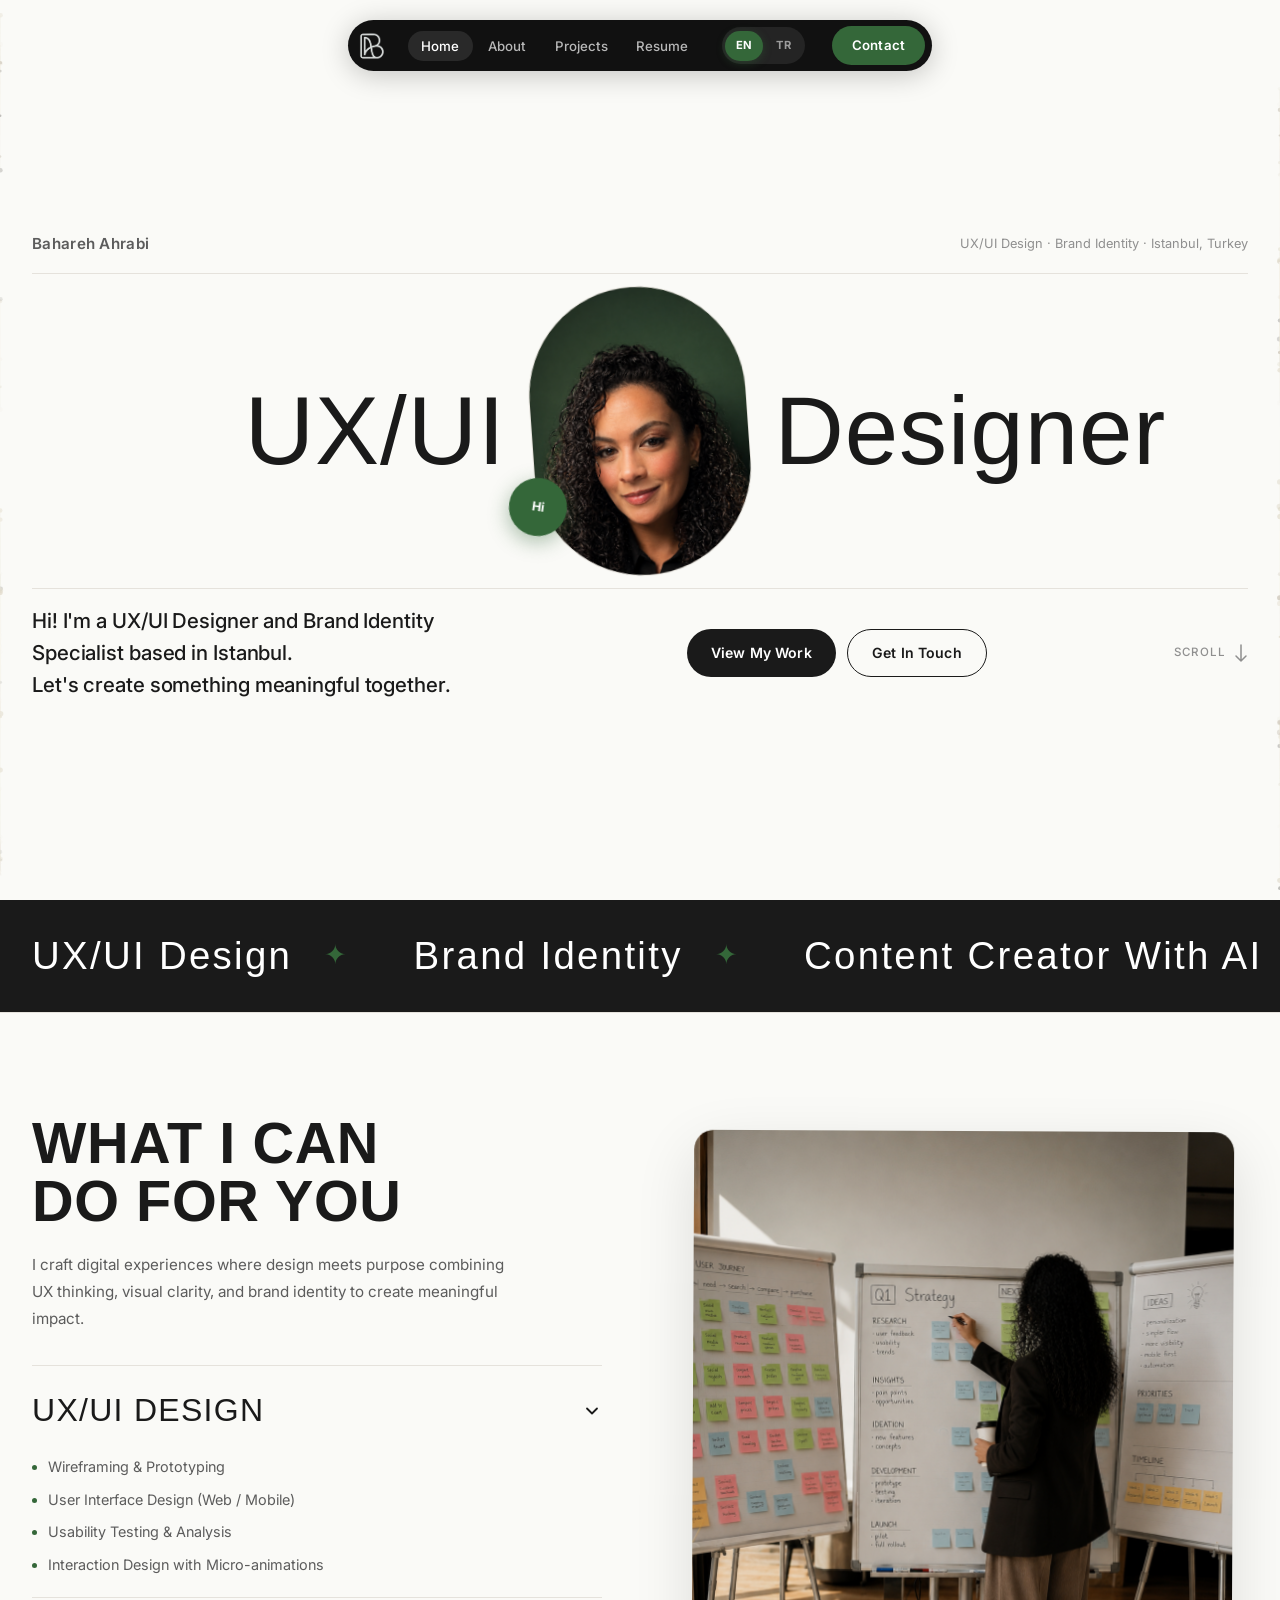
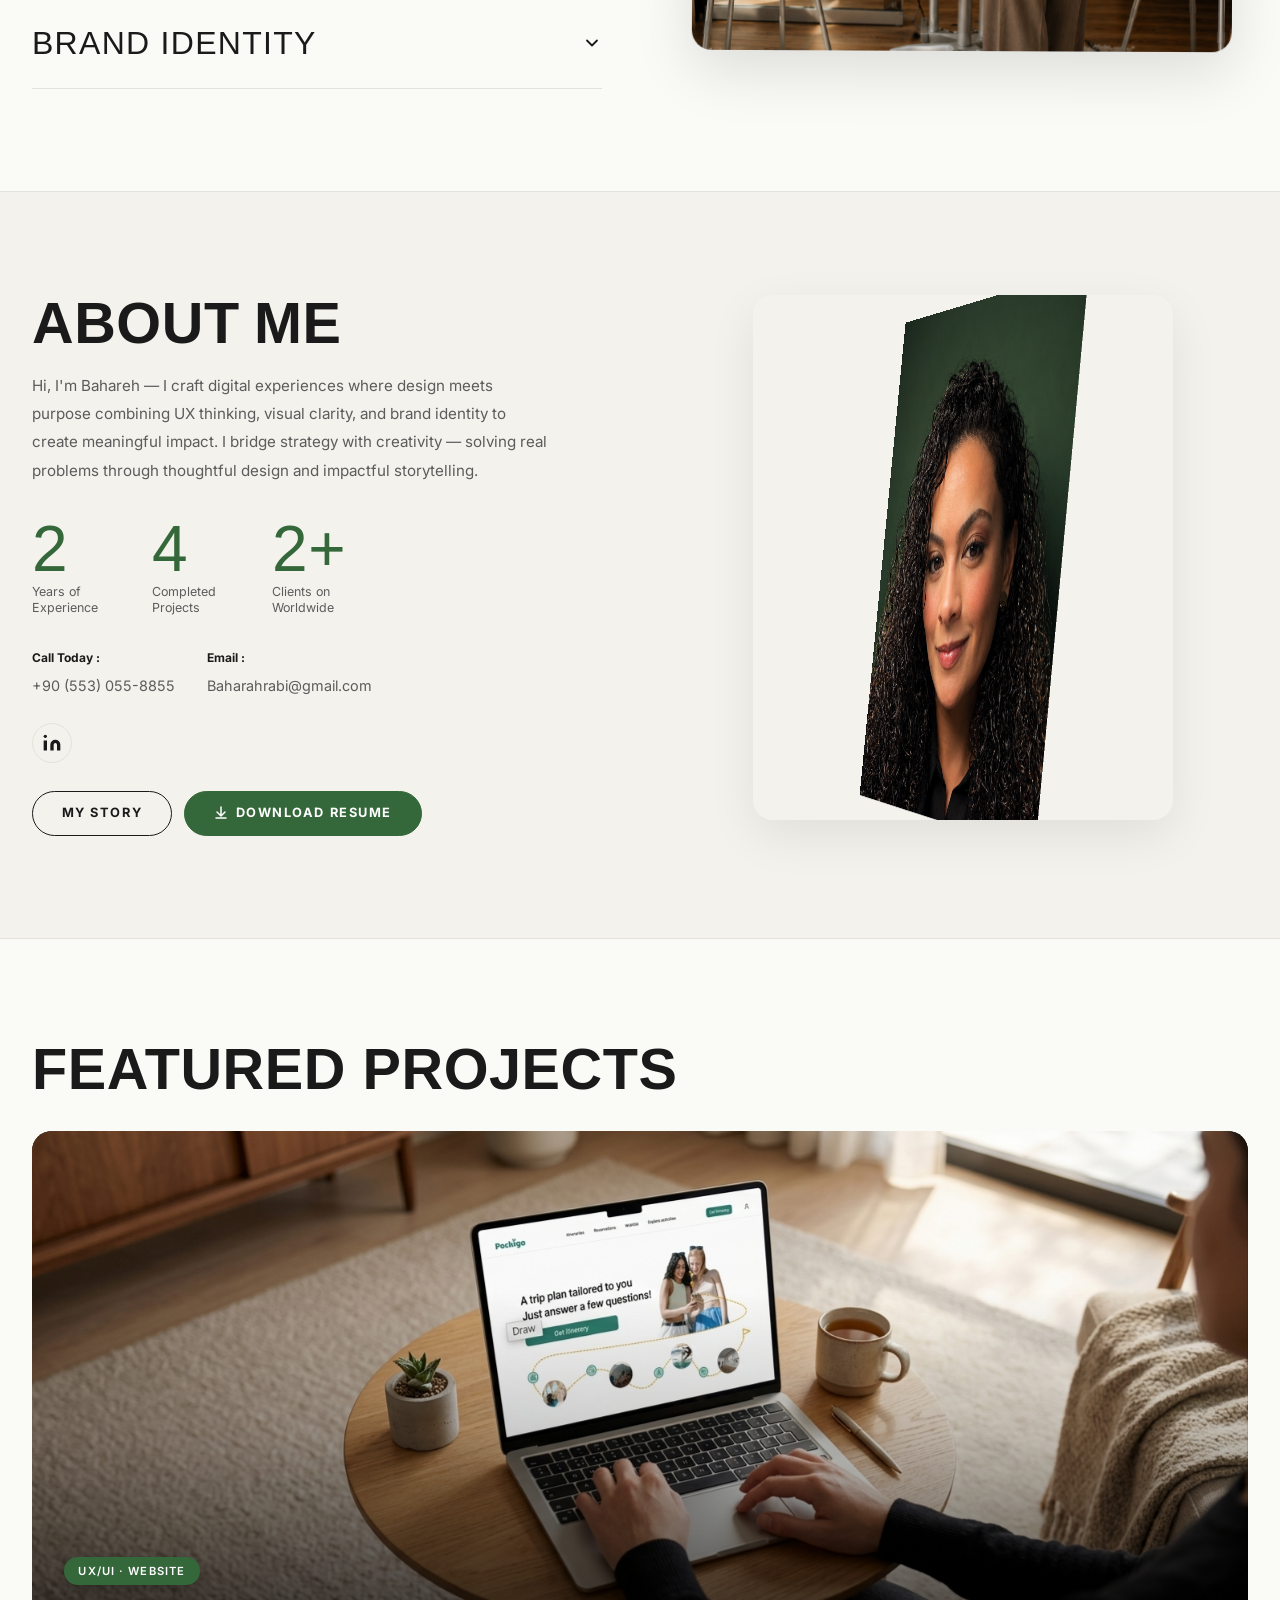
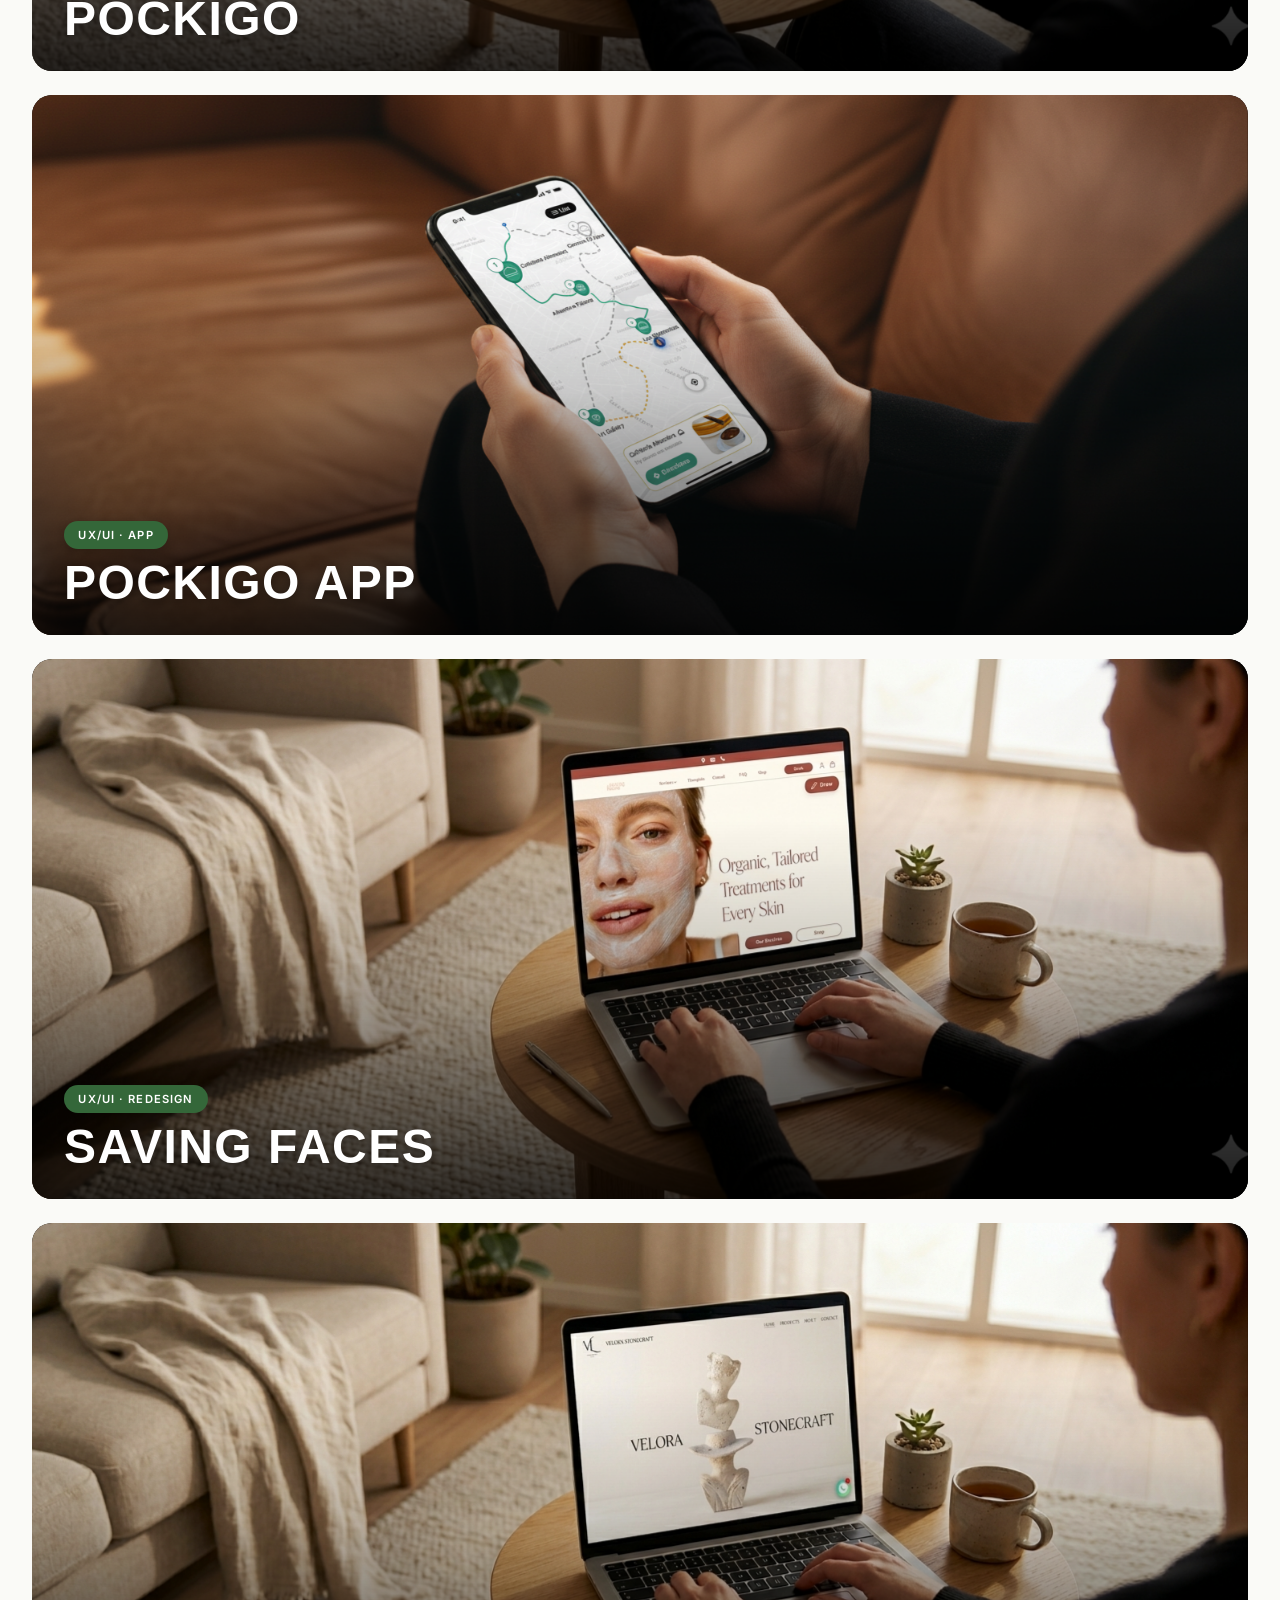
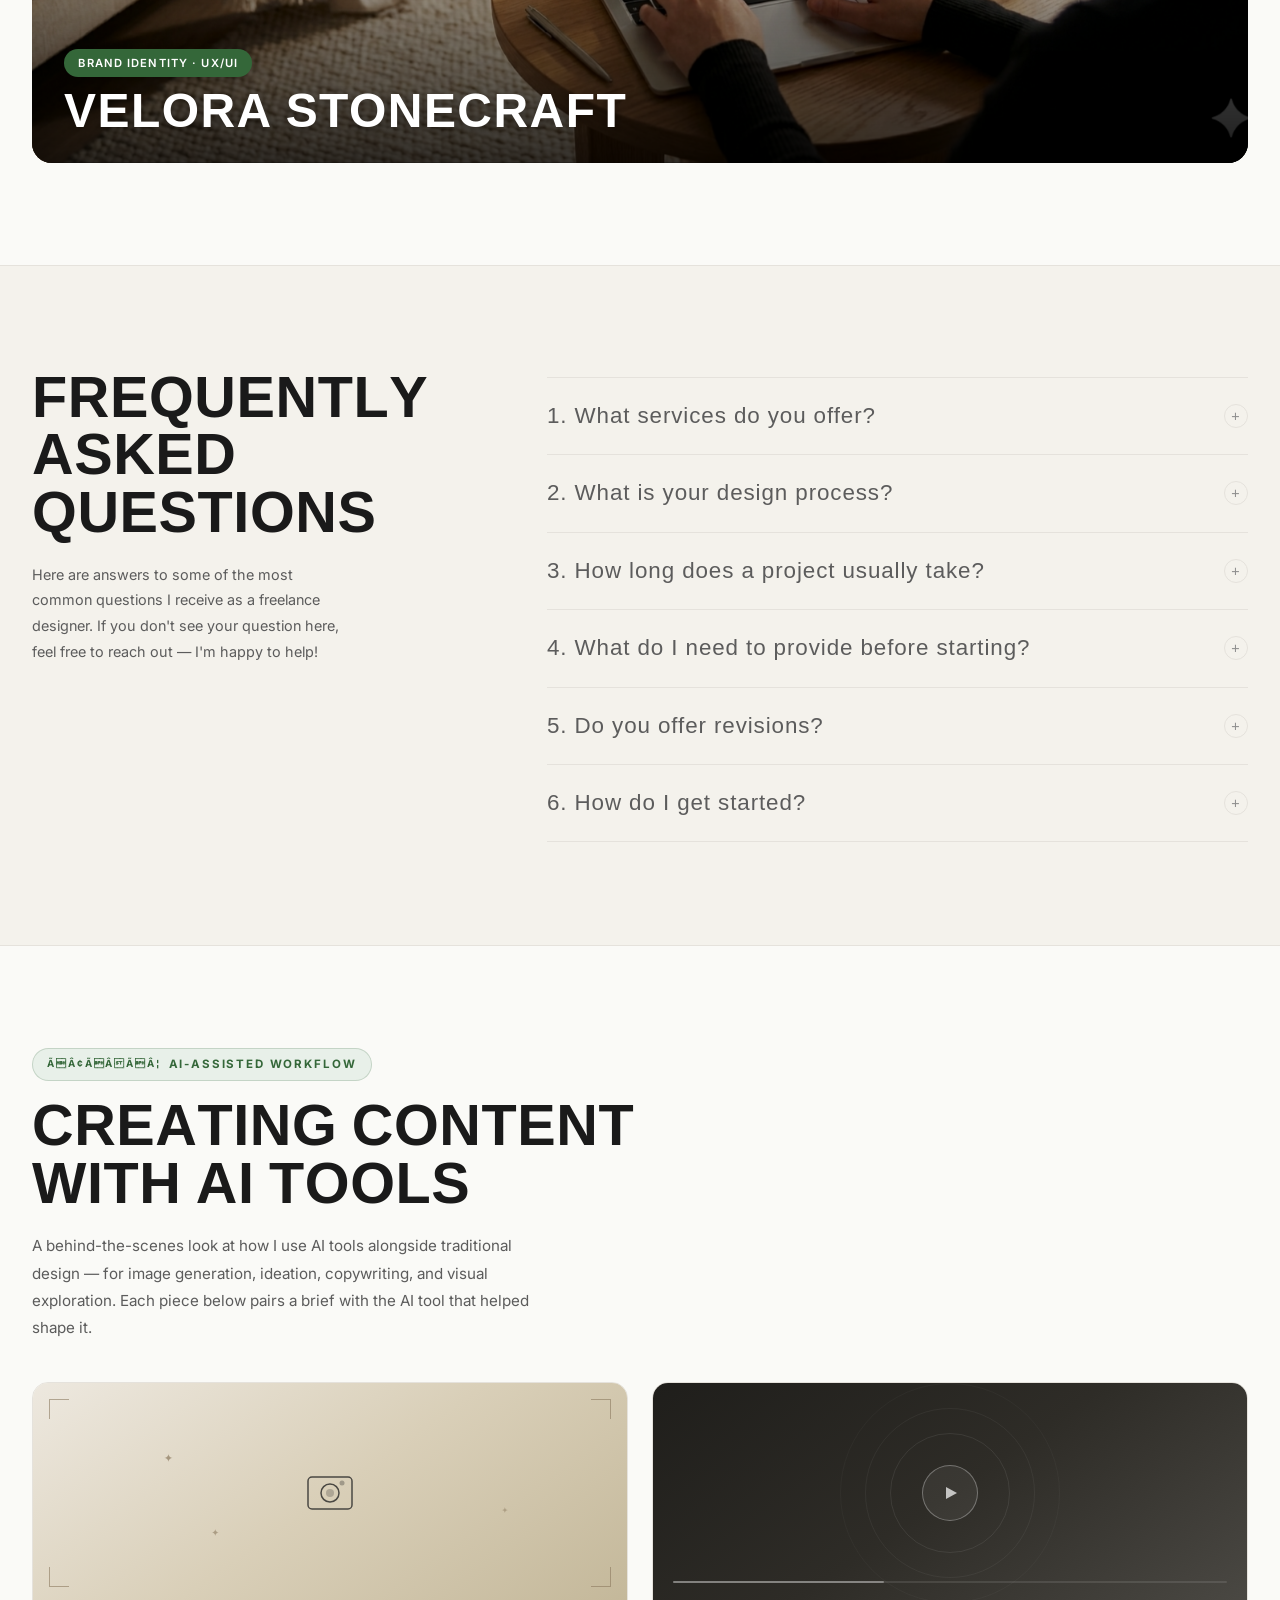
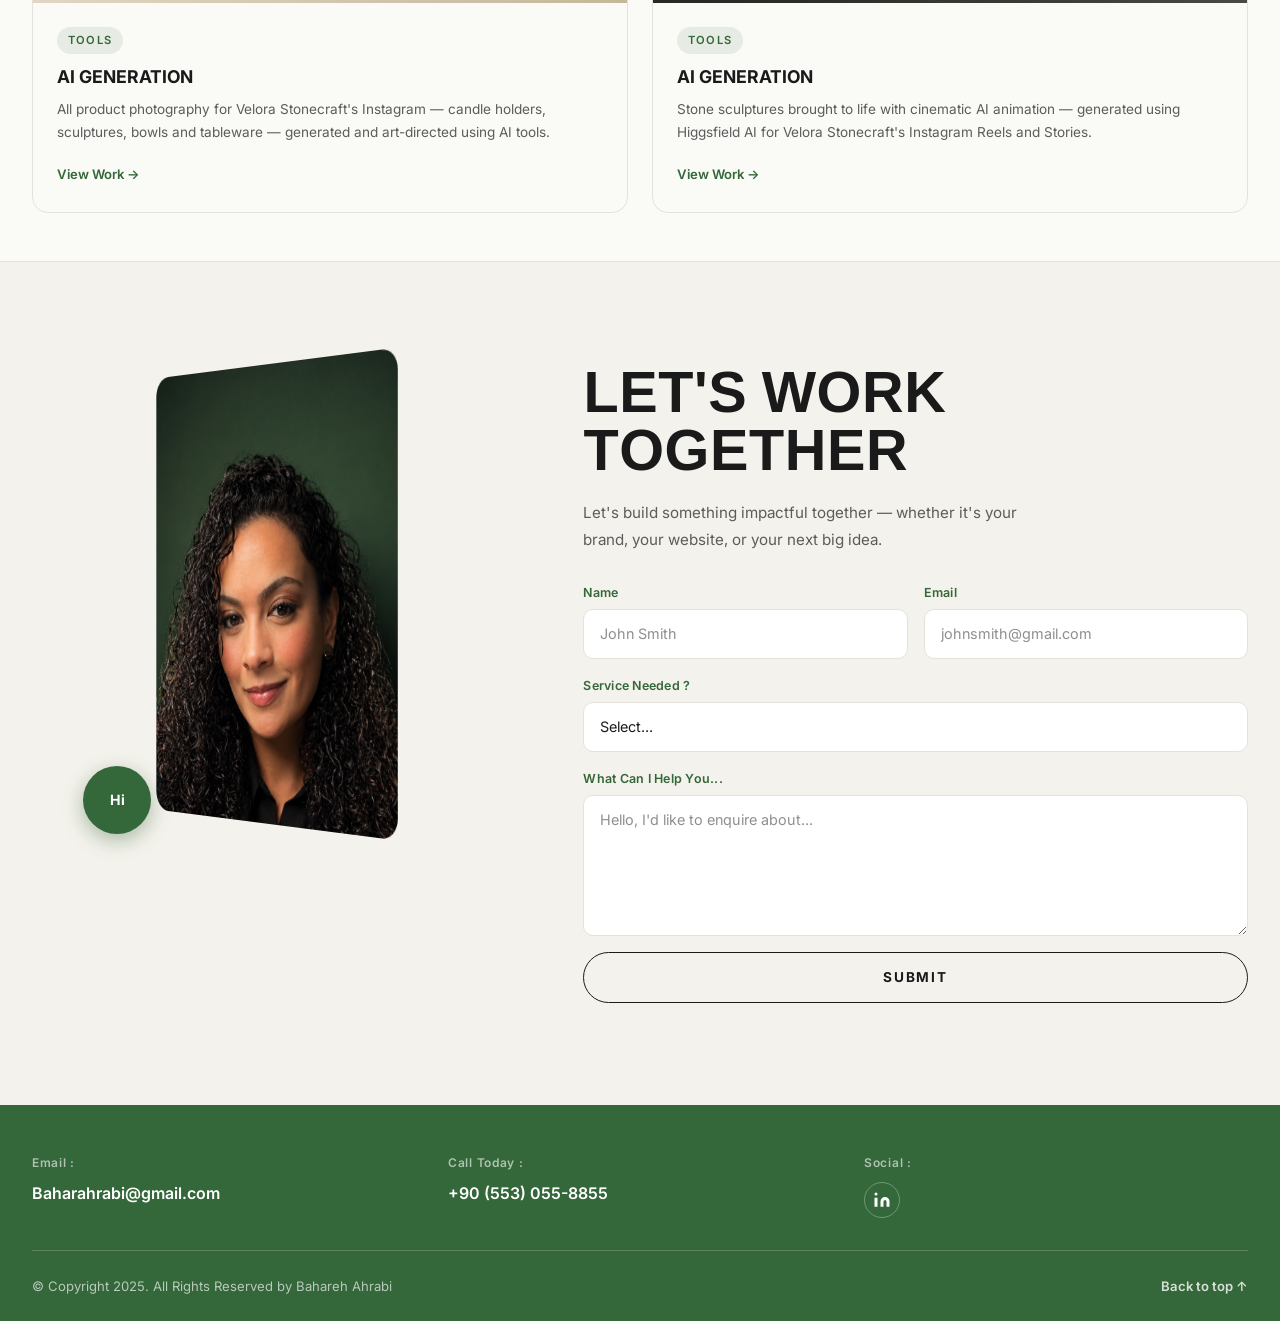
==== index.html @ c64da22a "Fix all FFFD corruptions: commit clean source" ====
<!DOCTYPE html>
<html lang="en">
<head>
  <meta charset="UTF-8" />
  <meta name="viewport" content="width=device-width, initial-scale=1.0" />
  <meta name="description" content="Bahareh Ahrabi — UX/UI Designer & Brand Identity based in Istanbul, Turkey." />
  <title>Bahareh Ahrabi — UX/UI Designer & Brand Identity</title>
  <link rel="preconnect" href="https://fonts.googleapis.com" />
  <link rel="preconnect" href="https://fonts.gstatic.com" crossorigin />
  <link href="https://fonts.googleapis.com/css2?family=Fraunces:ital,opsz,wght@0,9..144,400;0,9..144,700;1,9..144,700&family=Inter:wght@400;500;600;700&display=swap" rel="stylesheet" />
  <link rel="stylesheet" href="styles.css" />
  <link rel="stylesheet" href="animations.css" />
</head>
<body>

  <!-- Liquid glass SVG filter (hidden) -->
  <svg style="position:absolute;width:0;height:0;overflow:hidden;" aria-hidden="true">
    <defs>
      <filter id="liquid-glass-filter" x="0%" y="0%" width="100%" height="100%" color-interpolation-filters="sRGB">
        <feTurbulence type="fractalNoise" baseFrequency="0.05 0.05" numOctaves="1" seed="1" result="turbulence"/>
        <feGaussianBlur in="turbulence" stdDeviation="2" result="blurredNoise"/>
        <feDisplacementMap in="SourceGraphic" in2="blurredNoise" scale="70" xChannelSelector="R" yChannelSelector="B" result="displaced"/>
        <feGaussianBlur in="displaced" stdDeviation="4" result="finalBlur"/>
        <feComposite in="finalBlur" in2="finalBlur" operator="over"/>
      </filter>
    </defs>
  </svg>

  <!-- ============================================================
       PAGE LOADER
  ============================================================ -->
  <div class="page-loader" id="pageLoader" aria-hidden="true">
    <img src="assets/images/logo.png" alt="" class="page-loader__logo">
    <div class="page-loader__bar"></div>
  </div>

  <!-- Cursor follower -->
  <div class="cursor-dot" id="cursorDot" aria-hidden="true"></div>

  <!-- ============================================================
       FLOATING "AVAILABLE FOR WORK" BADGE
  ============================================================ -->
  <div class="avail-badge" id="availBadge" aria-label="Available for work">
    <img src="assets/images/hero-portrait.jpg" alt="" class="avail-badge__avatar">
    <span class="avail-badge__text" data-i18n="avail.text">Available for work</span>
    <span class="avail-badge__dot" aria-hidden="true"></span>
  </div>

  <!-- ============================================================
       NAVIGATION — centered pill
  ============================================================ -->
  <nav class="nav" id="nav" role="navigation" aria-label="Main navigation">
    <div class="nav__pill">
      <a href="#hero" class="nav__avatar-link" aria-label="Home">
        <img src="assets/images/logo.png" alt="Bahareh Ahrabi Logo" class="nav__logo-img">
      </a>
      <ul class="nav__links" id="navLinks" role="list">
        <li><a href="#hero"     class="nav__link" data-i18n="nav.home">Home</a></li>
        <li><a href="about.html" class="nav__link" data-i18n="nav.about">About</a></li>
        <li><a href="#projects" class="nav__link" data-i18n="nav.projects">Projects</a></li>
        <li><a href="assets/Final%20Resume%20Bahareh%20-%202026%20.pdf" target="_blank" rel="noopener" download="Bahareh-Ahrabi-Resume.pdf" class="nav__link" data-i18n="nav.resume">Resume</a></li>
      </ul>
      <div class="lang-switch" role="group" aria-label="Language">
        <button class="lang-switch__btn" data-lang="en" type="button">EN</button>
        <button class="lang-switch__btn" data-lang="tr" type="button">TR</button>
      </div>
      <a href="#contact" class="nav__cta" data-i18n="nav.contact">Contact</a>
      <button class="nav__hamburger" id="hamburger" aria-label="Toggle menu" aria-expanded="false">
        <span class="bar"></span><span class="bar"></span><span class="bar"></span>
      </button>
    </div>
    <!-- Mobile menu -->
    <div class="nav__mobile" id="mobileMenu">
      <a href="#hero">Home</a>
      <a href="about.html">About</a>
      <a href="#services">Services</a>
      <a href="#projects">Projects</a>
      <a href="assets/Final%20Resume%20Bahareh%20-%202026%20.pdf" target="_blank" rel="noopener" download="Bahareh-Ahrabi-Resume.pdf">Resume</a>
      <a href="#contact">Contact</a>
    </div>
  </nav>

  <!-- ============================================================
       HERO — editorial split
  ============================================================ -->
  <section class="hero" id="hero" aria-label="Introduction" style="position:relative;">
    <canvas id="heroCanvas" aria-hidden="true" style="position:absolute;inset:0;width:100%;height:100%;pointer-events:none;z-index:0;opacity:.55;"></canvas>
    <div class="container hero__inner" style="position:relative;z-index:1;">

      <div class="hero__toprow" data-reveal>
        <span class="hero__fullname">Bahareh Ahrabi</span>
        <div class="hero__meta" data-i18n="hero.location">
          <span>UX/UI Design</span>
          <span class="hero__sep">·</span>
          <span>Brand Identity</span>
          <span class="hero__sep">·</span>
          <span>Istanbul, Turkey</span>
        </div>
      </div>

      <div class="hero__stage" data-reveal data-delay="60">
        <span class="hero__word" aria-hidden="true">UX/UI</span>
        <div class="hero__photo-wrap">
          <div class="hero__photo-rot">
            <div class="hero__photo">
              <img src="assets/images/hero-portrait.jpg" alt="Bahareh Ahrabi" class="hero__photo-img">
            </div>
            <div class="hero__badge" aria-hidden="true" data-i18n="hero.greeting">Hi</div>
          </div>
        </div>
        <span class="hero__word hero__word--r" aria-hidden="true">Designer</span>
      </div>

      <h1 class="visually-hidden">Bahareh Ahrabi — UX/UI Designer &amp; Brand Identity</h1>

      <div class="hero__btmrow" data-reveal data-delay="120">
        <p class="hero__tagline" data-i18n="hero.tagline">Hi! I'm a UX/UI Designer and Brand Identity Specialist based in Istanbul.<br>Let's create something meaningful together.</p>
        <div class="hero__ctas">
          <a href="#projects" class="btn btn--dark" data-i18n="hero.viewWork">View My Work</a>
          <a href="#contact" class="btn btn--outline" data-i18n="hero.getInTouch">Get In Touch</a>
        </div>
        <a href="#services" class="hero__scroll-link" aria-label="Scroll to services">
          <span data-i18n="hero.scroll">Scroll</span>
          <svg width="14" height="20" viewBox="0 0 14 20" fill="none" aria-hidden="true">
            <path d="M7 2v16M7 18L2 13M7 18l5-5" stroke="currentColor" stroke-width="1.5" stroke-linecap="round" stroke-linejoin="round"/>
          </svg>
        </a>
      </div>
    </div>
  </section>

  <!-- ============================================================
       MARQUEE STRIP
  ============================================================ -->
  <div class="marquee" aria-hidden="true">
    <div class="marquee__track">
      <div class="marquee__group">
        <span class="marquee__item">UX/UI Design</span>
        <span class="marquee__item">Brand Identity</span>
        <span class="marquee__item">Content Creator With AI</span>
      </div>
      <div class="marquee__group" aria-hidden="true">
        <span class="marquee__item">UX/UI Design</span>
        <span class="marquee__item">Brand Identity</span>
        <span class="marquee__item">Content Creator With AI</span>
      </div>
    </div>
  </div>

  <!-- ============================================================
       SERVICES — accordion
  ============================================================ -->
  <section class="section services" id="services" aria-label="Services">
    <div class="container services__inner">
      <div class="services__left" data-reveal>
        <h2 class="section-heading" data-i18n="services.heading">WHAT I CAN<br>DO FOR YOU</h2>
        <p class="services__sub" data-i18n="services.sub">I craft digital experiences where design meets purpose combining UX thinking, visual clarity, and brand identity to create meaningful impact.</p>

        <div class="svc-accordion">
          <div class="svc-acc__item is-open">
            <button class="svc-acc__btn" aria-expanded="true">
              <span data-i18n="services.uiux">1.&nbsp; UX/UI DESIGN</span>
              <svg class="svc-acc__icon" width="20" height="20" viewBox="0 0 20 20" fill="none" aria-hidden="true">
                <path d="M5 12.5L10 7.5L15 12.5" stroke="currentColor" stroke-width="1.8" stroke-linecap="round" stroke-linejoin="round"/>
              </svg>
            </button>
            <div class="svc-acc__body">
              <ul class="svc-acc__list">
                <li>Wireframing &amp; Prototyping</li>
                <li>User Interface Design (Web / Mobile)</li>
                <li>Usability Testing &amp; Analysis</li>
                <li>Interaction Design with Micro-animations</li>
              </ul>
            </div>
          </div>
          <div class="svc-acc__item">
            <button class="svc-acc__btn" aria-expanded="false">
              <span data-i18n="services.brand">2.&nbsp; BRAND IDENTITY</span>
              <svg class="svc-acc__icon" width="20" height="20" viewBox="0 0 20 20" fill="none" aria-hidden="true">
                <path d="M5 7.5L10 12.5L15 7.5" stroke="currentColor" stroke-width="1.8" stroke-linecap="round" stroke-linejoin="round"/>
              </svg>
            </button>
            <div class="svc-acc__body">
              <ul class="svc-acc__list">
                <li>Logo &amp; Brand Design</li>
                <li>Social Media Graphics</li>
                <li>Infographics &amp; Data Visualisation</li>
                <li>Custom Illustrations &amp; Icons</li>
              </ul>
            </div>
          </div>
        </div>
      </div>

      <div class="services__right" data-reveal data-delay="100">
        <div class="services__img-wrap">
          <img src="assets/images/Whatcanidoforyou-homepage.png" alt="Bahareh at her design workspace with dual monitors showing geometric design work" class="services__img">
        </div>
      </div>
    </div>
  </section>

  <!-- ============================================================
       ABOUT
  ============================================================ -->
  <section class="section about" id="about" aria-label="About Bahareh">
    <div class="container about__inner">

      <div class="about__left" data-reveal>
        <h2 class="section-heading">ABOUT ME</h2>
        <p class="about__bio" data-i18n="about.bio">
          Hi, I'm Bahareh — I craft digital experiences where design meets purpose combining UX thinking, visual clarity, and brand identity to create meaningful impact. I bridge strategy with creativity — solving real problems through thoughtful design and impactful storytelling.
        </p>

        <div class="about__stats">
          <div class="stat">
            <span class="stat__num" data-target="2">0</span>
            <span class="stat__lbl" data-i18n="about.years">Years of Experience</span>
          </div>
          <div class="stat">
            <span class="stat__num" data-target="4">0</span>
            <span class="stat__lbl" data-i18n="about.projects">Completed Projects</span>
          </div>
          <div class="stat">
            <span class="stat__num" data-target="2" data-suffix="+">0</span>
            <span class="stat__lbl" data-i18n="about.clients">Clients on Worldwide</span>
          </div>
        </div>

        <div class="about__contact-row">
          <div class="about__contact-item">
            <span class="about__contact-label" data-i18n="about.callToday">Call Today :</span>
            <a href="tel:+905530558855" class="about__contact-val">+90 (553) 055-8855</a>
          </div>
          <div class="about__contact-item">
            <span class="about__contact-label" data-i18n="about.emailLabel">Email :</span>
            <a href="mailto:Baharahrabi@gmail.com" class="about__contact-val">Baharahrabi@gmail.com</a>
          </div>
        </div>

        <div class="about__socials">
          <!-- LinkedIn -->
          <a href="https://www.linkedin.com/in/bahareh-ahrabi-565275302" target="_blank" rel="noopener" class="social-icon" aria-label="LinkedIn">
            <svg width="20" height="20" viewBox="0 0 24 24" fill="currentColor">
              <path d="M16 8a6 6 0 0 1 6 6v7h-4v-7a2 2 0 0 0-2-2 2 2 0 0 0-2 2v7h-4v-7a6 6 0 0 1 6-6zM2 9h4v12H2z"/>
              <circle cx="4" cy="4" r="2"/>
            </svg>
          </a>
        </div>

        <div class="about__ctas">
          <a href="about.html" class="btn-pill-outline" data-i18n="about.myStory">MY STORY</a>
          <a href="assets/Final%20Resume%20Bahareh%20-%202026%20.pdf" target="_blank" rel="noopener" download="Bahareh-Ahrabi-Resume.pdf" class="btn-pill-filled">
            <svg width="14" height="14" viewBox="0 0 14 14" fill="none" aria-hidden="true">
              <path d="M7 1V10M7 10L3 6M7 10L11 6M2 12H12" stroke="currentColor" stroke-width="1.5" stroke-linecap="round" stroke-linejoin="round"/>
            </svg>
            <span data-i18n="about.downloadResume">Download Resume</span>
          </a>
        </div>
      </div>

      <div class="about__right" data-reveal data-delay="100">
        <div class="about__img-wrap">
          <img src="assets/images/hero-portrait.jpg" alt="Bahareh Ahrabi" class="about__img" id="aboutImg">
        </div>
      </div>

    </div>
  </section>

  <!-- ============================================================
       PROJECTS — full-width stacked cards
  ============================================================ -->
  <section class="section projects" id="projects" aria-label="Featured Projects">
    <div class="container projects__header" data-reveal>
      <h2 class="section-heading" data-i18n="projects.heading">FEATURED PROJECTS</h2>
    </div>

    <div class="proj-stack">

      <!-- Pockigo Website -->
      <div class="proj-flip" data-reveal>
        <div class="proj-flip__inner">
          <a href="pockigo-website.html" class="proj-stack-card proj-flip__front">
            <img src="assets/images/Pockigo-Website.png" alt="Pockigo Website Design" class="proj-stack-card__bg">
            <div class="proj-stack-card__overlay"></div>
            <div class="proj-stack-card__content">
              <span class="proj-pill">UX/UI · Website</span>
              <h3 class="proj-stack-card__title">POCKIGO</h3>
            </div>
          </a>
          <div class="proj-flip__back">
            <span class="proj-flip__back-pill">UX/UI · Website</span>
            <h3 class="proj-flip__back-title">POCKIGO</h3>
            <p class="proj-flip__back-desc">A travel planning platform that creates personalised itineraries based on users' preferences and needs.</p>
            <a href="pockigo-website.html" class="btn-pill-outline" style="color:#fff;border-color:rgba(255,255,255,.4);">View Case Study →</a>
          </div>
        </div>
      </div>

      <!-- Pockigo App -->
      <div class="proj-flip" data-reveal>
        <div class="proj-flip__inner">
          <a href="pockigo-app.html" class="proj-stack-card proj-flip__front">
            <img src="assets/images/Pockigo - Application.png" alt="Pockigo Mobile App" class="proj-stack-card__bg">
            <div class="proj-stack-card__overlay"></div>
            <div class="proj-stack-card__content">
              <span class="proj-pill">UX/UI · App</span>
              <h3 class="proj-stack-card__title">POCKIGO APP</h3>
            </div>
          </a>
          <div class="proj-flip__back">
            <span class="proj-flip__back-pill">UX/UI · App</span>
            <h3 class="proj-flip__back-title">POCKIGO APP</h3>
            <p class="proj-flip__back-desc">Mobile companion for tracking and adapting itineraries in real time while travelling.</p>
            <a href="pockigo-app.html" class="btn-pill-outline" style="color:#fff;border-color:rgba(255,255,255,.4);">View Case Study →</a>
          </div>
        </div>
      </div>

      <!-- Saving Faces -->
      <div class="proj-flip" data-reveal>
        <div class="proj-flip__inner">
          <a href="saving-faces.html" class="proj-stack-card proj-flip__front">
            <img src="assets/images/Saving Faces - Redesign Website.png" alt="Saving Faces Redesign" class="proj-stack-card__bg">
            <div class="proj-stack-card__overlay"></div>
            <div class="proj-stack-card__content">
              <span class="proj-pill">UX/UI · Redesign</span>
              <h3 class="proj-stack-card__title">SAVING FACES</h3>
            </div>
          </a>
          <div class="proj-flip__back">
            <span class="proj-flip__back-pill">UX/UI · Redesign</span>
            <h3 class="proj-flip__back-title">SAVING FACES</h3>
            <p class="proj-flip__back-desc">A boutique skincare studio's website redesigned for clarity, trust, and a seamless booking experience.</p>
            <a href="saving-faces.html" class="btn-pill-outline" style="color:#fff;border-color:rgba(255,255,255,.4);">View Case Study →</a>
          </div>
        </div>
      </div>

      <!-- Velora Stonecraft -->
      <div class="proj-flip" data-reveal>
        <div class="proj-flip__inner">
          <div class="proj-stack-card proj-flip__front">
            <img src="assets/images/Velora stonecraft.png" alt="Velora Stonecraft" class="proj-stack-card__bg">
            <div class="proj-stack-card__overlay"></div>
            <div class="proj-stack-card__content">
              <span class="proj-pill">Brand Identity · UX/UI</span>
              <h3 class="proj-stack-card__title">VELORA STONECRAFT</h3>
            </div>
          </div>
          <div class="proj-flip__back">
            <span class="proj-flip__back-pill">Brand Identity · UX/UI</span>
            <h3 class="proj-flip__back-title">VELORA STONECRAFT</h3>
            <p class="proj-flip__back-desc">A Tehran-based luxury stone-sculpture atelier — full brand identity system and a quiet, photography-led website to match.</p>
            <div class="proj-flip__back-ctas">
              <a href="velora-stonecraft.html" class="proj-card-cta">Brand Identity <svg width="12" height="12" viewBox="0 0 14 14" fill="none"><path d="M2 7h10M12 7L8 3M12 7L8 11" stroke="currentColor" stroke-width="1.5" stroke-linecap="round" stroke-linejoin="round"/></svg></a>
              <a href="velora-stonecraft-ux.html" class="proj-card-cta">UX/UI Website <svg width="12" height="12" viewBox="0 0 14 14" fill="none"><path d="M2 7h10M12 7L8 3M12 7L8 11" stroke="currentColor" stroke-width="1.5" stroke-linecap="round" stroke-linejoin="round"/></svg></a>
            </div>
          </div>
        </div>
      </div>

    </div>
  </section>

  <!-- ============================================================
       FAQ
  ============================================================ -->
  <section class="section faq" id="faq" aria-label="Frequently Asked Questions">
    <div class="container faq__inner">

      <div class="faq__left" data-reveal>
        <h2 class="section-heading">FREQUENTLY ASKED<br>QUESTIONS</h2>
        <p class="faq__sub">Here are answers to some of the most common questions I receive as a freelance designer. If you don't see your question here, feel free to reach out — I'm happy to help!</p>
      </div>

      <div class="faq__list" data-reveal data-delay="80">

        <div class="faq__item">
          <button class="faq__q" aria-expanded="false">
            <span>1. What services do you offer?</span>
            <span class="faq__icon" aria-hidden="true"></span>
          </button>
          <div class="faq__a">
            <p>I offer UX/UI Design (wireframing, prototyping, usability testing, micro-animations) and Brand Identity (logo design, social media graphics, infographics, custom illustrations). Both are available as standalone or combined engagements.</p>
          </div>
        </div>

        <div class="faq__item">
          <button class="faq__q" aria-expanded="false">
            <span>2. What is your design process?</span>
            <span class="faq__icon" aria-hidden="true"></span>
          </button>
          <div class="faq__a">
            <p>I follow a Double Diamond process: Discover → Define → Design → Deliver. I keep you involved at every stage — from research and wireframes to final handoff with specs and a style guide.</p>
          </div>
        </div>

        <div class="faq__item">
          <button class="faq__q" aria-expanded="false">
            <span>3. How long does a project usually take?</span>
            <span class="faq__icon" aria-hidden="true"></span>
          </button>
          <div class="faq__a">
            <p>Brand identity projects typically take 2–3 weeks. UX/UI projects for a website or app usually run 4–8 weeks from kickoff to final delivery. I always agree a clear timeline before we begin.</p>
          </div>
        </div>

        <div class="faq__item">
          <button class="faq__q" aria-expanded="false">
            <span>4. What do I need to provide before starting?</span>
            <span class="faq__icon" aria-hidden="true"></span>
          </button>
          <div class="faq__a">
            <p>A brief overview of your project goals, target audience, any existing brand materials, and examples of styles you like. We'll align on everything in a discovery call before work begins.</p>
          </div>
        </div>

        <div class="faq__item">
          <button class="faq__q" aria-expanded="false">
            <span>5. Do you offer revisions?</span>
            <span class="faq__icon" aria-hidden="true"></span>
          </button>
          <div class="faq__a">
            <p>Yes — I include two structured revision rounds in all projects. These are dedicated review points, not ad-hoc patches. Additional rounds can be arranged if needed.</p>
          </div>
        </div>

        <div class="faq__item">
          <button class="faq__q" aria-expanded="false">
            <span>6. How do I get started?</span>
            <span class="faq__icon" aria-hidden="true"></span>
          </button>
          <div class="faq__a">
            <p>Send me a message via the contact form below or email me at <a href="mailto:Baharahrabi@gmail.com">Baharahrabi@gmail.com</a>. I'll reply within 24 hours to schedule a free discovery call. No commitment required.</p>
          </div>
        </div>

      </div>
    </div>
  </section>

  <!-- ============================================================
       AI CONTENT — Creating with AI tools
  ============================================================ -->
  <section class="section blog" id="blog" aria-label="Creating Content with AI Tools">
    <div class="container">
      <div class="blog__header" data-reveal>
        <span class="ai-tag-eyebrow">AI-Assisted Workflow</span>
        <h2 class="section-heading">CREATING CONTENT<br>WITH AI TOOLS</h2>
        <p class="blog__sub">A behind-the-scenes look at how I use AI tools alongside traditional design — for image generation, ideation, copywriting, and visual exploration. Each piece below pairs a brief with the AI tool that helped shape it.</p>
      </div>

      <div class="blog__grid">

        <article class="blog-card" data-reveal>
          <div class="blog-card__img" style="position:relative;overflow:hidden;background:linear-gradient(145deg,#EDE8DF 0%,#D9CFB8 50%,#C4B89A 100%);display:flex;align-items:center;justify-content:center;flex-direction:column;gap:1.25rem;">
            <!-- Decorative corner marks -->
            <span style="position:absolute;top:16px;left:16px;width:20px;height:20px;border-top:1.5px solid #8C7A5F;border-left:1.5px solid #8C7A5F;opacity:.6;"></span>
            <span style="position:absolute;top:16px;right:16px;width:20px;height:20px;border-top:1.5px solid #8C7A5F;border-right:1.5px solid #8C7A5F;opacity:.6;"></span>
            <span style="position:absolute;bottom:16px;left:16px;width:20px;height:20px;border-bottom:1.5px solid #8C7A5F;border-left:1.5px solid #8C7A5F;opacity:.6;"></span>
            <span style="position:absolute;bottom:16px;right:16px;width:20px;height:20px;border-bottom:1.5px solid #8C7A5F;border-right:1.5px solid #8C7A5F;opacity:.6;"></span>
            <!-- Central icon -->
            <svg width="52" height="52" viewBox="0 0 52 52" fill="none" aria-hidden="true">
              <rect x="4" y="10" width="44" height="32" rx="4" stroke="#4A4843" stroke-width="1.5"/>
              <circle cx="26" cy="26" r="9" stroke="#4A4843" stroke-width="1.5"/>
              <circle cx="26" cy="26" r="4" fill="#4A4843" opacity=".3"/>
              <circle cx="38" cy="16" r="2.5" fill="#4A4843" opacity=".4"/>
            </svg>
            <!-- Sparkle dots -->
            <span style="position:absolute;top:30%;left:22%;font-size:.7rem;color:#8C7A5F;opacity:.7;">✦</span>
            <span style="position:absolute;top:55%;right:20%;font-size:.5rem;color:#8C7A5F;opacity:.5;">✦</span>
            <span style="position:absolute;bottom:28%;left:30%;font-size:.6rem;color:#8C7A5F;opacity:.6;">✦</span>
          </div>
          <div class="blog-card__body">
            <div class="blog-card__meta">
              <span class="blog-card__tag">Tools</span>
            </div>
            <h3 class="blog-card__title">AI Generation</h3>
            <p class="blog-card__desc">All product photography for Velora Stonecraft's Instagram — candle holders, sculptures, bowls and tableware — generated and art-directed using AI tools.</p>
            <a href="velora-stonecraft.html" class="blog-card__link">View Work →</a>
          </div>
        </article>

        <article class="blog-card" data-reveal data-delay="120">
          <div class="blog-card__img" style="position:relative;overflow:hidden;background:linear-gradient(145deg,#1F1E1B 0%,#2E2C27 50%,#4A4843 100%);display:flex;align-items:center;justify-content:center;flex-direction:column;gap:1.25rem;">
            <!-- Pulse rings -->
            <span style="position:absolute;width:120px;height:120px;border-radius:50%;border:1px solid rgba(255,255,255,.08);top:50%;left:50%;transform:translate(-50%,-50%);"></span>
            <span style="position:absolute;width:170px;height:170px;border-radius:50%;border:1px solid rgba(255,255,255,.05);top:50%;left:50%;transform:translate(-50%,-50%);"></span>
            <span style="position:absolute;width:220px;height:220px;border-radius:50%;border:1px solid rgba(255,255,255,.03);top:50%;left:50%;transform:translate(-50%,-50%);"></span>
            <!-- Play button -->
            <div style="width:56px;height:56px;border-radius:50%;border:1.5px solid rgba(255,255,255,.3);display:flex;align-items:center;justify-content:center;background:rgba(255,255,255,.06);">
              <svg width="20" height="20" viewBox="0 0 20 20" fill="none" aria-hidden="true">
                <path d="M6 4l11 6-11 6V4z" fill="rgba(255,255,255,0.7)"/>
              </svg>
            </div>
            <!-- Timeline bar -->
            <div style="position:absolute;bottom:20px;left:20px;right:20px;height:2px;background:rgba(255,255,255,.1);border-radius:2px;">
              <div style="width:38%;height:100%;background:rgba(255,255,255,.35);border-radius:2px;"></div>
            </div>
          </div>
          <div class="blog-card__body">
            <div class="blog-card__meta">
              <span class="blog-card__tag">Tools</span>
            </div>
            <h3 class="blog-card__title">AI Generation</h3>
            <p class="blog-card__desc">Stone sculptures brought to life with cinematic AI animation — generated using Higgsfield AI for Velora Stonecraft's Instagram Reels and Stories.</p>
            <a href="velora-stonecraft.html" class="blog-card__link">View Work →</a>
          </div>
        </article>

      </div>
    </div>
  </section>

  <!-- ============================================================
       CONTACT
  ============================================================ -->
  <section class="section contact" id="contact" aria-label="Contact">
    <div class="container contact__inner">

      <div class="contact__photo-side" data-reveal>
        <div class="contact__photo-wrap">
          <img src="assets/images/hero-portrait.jpg" alt="Bahareh Ahrabi" class="contact__photo">
          <div class="contact__hi" aria-hidden="true">Hi</div>
        </div>
      </div>

      <div class="contact__form-side" data-reveal data-delay="80">
        <h2 class="section-heading">LET'S WORK<br>TOGETHER</h2>
        <p class="contact__sub" data-i18n="contact.sub">Let's build something impactful together — whether it's your brand, your website, or your next big idea.</p>

        <form class="contact__form" id="contactForm" novalidate>
          <div class="form-row">
            <div class="form-group">
              <label for="fname" class="form-label" data-i18n="contact.formName">Name</label>
              <input type="text" id="fname" name="name" class="form-input" placeholder="John Smith" autocomplete="name" required />
            </div>
            <div class="form-group">
              <label for="femail" class="form-label" data-i18n="contact.formEmail">Email</label>
              <input type="email" id="femail" name="email" class="form-input" placeholder="johnsmith@gmail.com" autocomplete="email" required />
            </div>
          </div>
          <div class="form-group">
            <label for="fservice" class="form-label" data-i18n="contact.formService">Service Needed ?</label>
            <select id="fservice" name="service" class="form-input form-select">
              <option value="" disabled selected>Select...</option>
              <option value="ux-ui">UX/UI Design</option>
              <option value="brand">Brand Identity</option>
              <option value="both">Both</option>
              <option value="other">Other</option>
            </select>
          </div>
          <div class="form-group">
            <label for="fmsg" class="form-label" data-i18n="contact.formMessage">What Can I Help You...</label>
            <textarea id="fmsg" name="message" class="form-input form-textarea" placeholder="Hello, I'd like to enquire about..." rows="5" required></textarea>
          </div>
          <button type="submit" class="btn-pill-outline btn-submit">SUBMIT</button>
        </form>
      </div>

    </div>
  </section>

  <!-- ============================================================
       FOOTER — purple
  ============================================================ -->
  <footer class="footer" role="contentinfo">
    <div class="container footer__top">
      <div class="footer__col">
        <span class="footer__col-label" data-i18n="footer.email">Email :</span>
        <a href="mailto:Baharahrabi@gmail.com" class="footer__col-val">Baharahrabi@gmail.com</a>
      </div>
      <div class="footer__col">
        <span class="footer__col-label" data-i18n="footer.callToday">Call Today :</span>
        <a href="tel:+905530558855" class="footer__col-val">+90 (553) 055-8855</a>
      </div>
      <div class="footer__col">
        <span class="footer__col-label" data-i18n="footer.social">Social :</span>
        <div class="footer__socials">
          <a href="https://www.linkedin.com/in/bahareh-ahrabi-565275302" target="_blank" rel="noopener" class="footer__social" aria-label="LinkedIn">
            <svg width="18" height="18" viewBox="0 0 24 24" fill="currentColor">
              <path d="M16 8a6 6 0 0 1 6 6v7h-4v-7a2 2 0 0 0-2-2 2 2 0 0 0-2 2v7h-4v-7a6 6 0 0 1 6-6zM2 9h4v12H2z"/>
              <circle cx="4" cy="4" r="2"/>
            </svg>
          </a>
        </div>
      </div>
    </div>
    <div class="footer__divider"></div>
    <div class="container footer__bottom">
      <p>&copy; Copyright 2025. All Rights Reserved by Bahareh Ahrabi</p>
      <a href="#hero" class="footer__back-top">Back to top ↑</a>
    </div>
  </footer>

  <!-- ============================================================
       SCRIPTS
  ============================================================ -->
  <script src="i18n.js"></script>
  <script>
    // -- Smooth scroll with nav offset
    document.querySelectorAll('a[href^="#"]').forEach(a => {
      a.addEventListener('click', e => {
        const href = a.getAttribute('href');
        if (!href || href === '#') return;
        const target = document.querySelector(href);
        if (!target) return;
        e.preventDefault();
        const off = document.getElementById('nav').offsetHeight + 12;
        window.scrollTo({ top: target.getBoundingClientRect().top + window.scrollY - off, behavior: 'smooth' });
      });
    });

    // -- Nav active link
    const sections = document.querySelectorAll('section[id]');
    const navLinks = document.querySelectorAll('.nav__link');
    window.addEventListener('scroll', () => {
      let cur = '';
      sections.forEach(s => { if (window.scrollY >= s.offsetTop - 140) cur = s.id; });
      navLinks.forEach(a => a.classList.toggle('nav__link--active', a.getAttribute('href') === '#' + cur));
    }, { passive: true });

    // -- Mobile hamburger
    const hamburger = document.getElementById('hamburger');
    const mobileMenu = document.getElementById('mobileMenu');
    hamburger.addEventListener('click', () => {
      const open = hamburger.getAttribute('aria-expanded') === 'true';
      hamburger.setAttribute('aria-expanded', String(!open));
      hamburger.classList.toggle('is-open', !open);
      mobileMenu.classList.toggle('is-open', !open);
    });
    mobileMenu.querySelectorAll('a').forEach(a => {
      a.addEventListener('click', () => {
        hamburger.setAttribute('aria-expanded', 'false');
        hamburger.classList.remove('is-open');
        mobileMenu.classList.remove('is-open');
      });
    });

    // -- "Available for work" badge — show after hero
    // -- "Available for work" badge appears, nav hides — when scrolling past hero
    const badge  = document.getElementById('availBadge');
    const hero   = document.getElementById('hero');
    const navEl  = document.getElementById('nav');
    window.addEventListener('scroll', () => {
      const heroBottom = hero.getBoundingClientRect().bottom;
      const past = heroBottom < 0;
      badge.classList.toggle('is-visible', past);
      navEl.classList.toggle('nav--hidden', past);
    }, { passive: true });

    // -- Services accordion
    document.querySelectorAll('.svc-acc__btn').forEach(btn => {
      btn.addEventListener('click', () => {
        const item   = btn.closest('.svc-acc__item');
        const body   = item.querySelector('.svc-acc__body');
        const isOpen = item.classList.contains('is-open');

        document.querySelectorAll('.svc-acc__item').forEach(el => {
          el.classList.remove('is-open');
          el.querySelector('.svc-acc__btn').setAttribute('aria-expanded', 'false');
          el.querySelector('.svc-acc__body').style.maxHeight = null;
        });

        if (!isOpen) {
          item.classList.add('is-open');
          btn.setAttribute('aria-expanded', 'true');
          body.style.maxHeight = body.scrollHeight + 'px';
        }
      });
      // Init open items
      const item = btn.closest('.svc-acc__item');
      if (item.classList.contains('is-open')) {
        const body = item.querySelector('.svc-acc__body');
        btn.setAttribute('aria-expanded', 'true');
        requestAnimationFrame(() => { body.style.maxHeight = body.scrollHeight + 'px'; });
      }
    });

    // -- FAQ accordion
    document.querySelectorAll('.faq__q').forEach(btn => {
      btn.addEventListener('click', () => {
        const item   = btn.closest('.faq__item');
        const answer = item.querySelector('.faq__a');
        const open   = btn.getAttribute('aria-expanded') === 'true';
        document.querySelectorAll('.faq__item').forEach(el => {
          el.querySelector('.faq__q').setAttribute('aria-expanded', 'false');
          el.querySelector('.faq__a').style.maxHeight = null;
          el.classList.remove('is-open');
        });
        if (!open) {
          btn.setAttribute('aria-expanded', 'true');
          answer.style.maxHeight = answer.scrollHeight + 'px';
          item.classList.add('is-open');
        }
      });
    });

    // -- Animated stat counters
    function animateCounter(el) {
      const target = parseInt(el.dataset.target, 10);
      const suffix = el.dataset.suffix || '';
      const duration = 1500;
      const step = target / (duration / 16);
      let current = 0;
      const timer = setInterval(() => {
        current += step;
        if (current >= target) { current = target; clearInterval(timer); }
        el.textContent = Math.floor(current) + suffix;
      }, 16);
    }

    const counterObs = new IntersectionObserver(entries => {
      entries.forEach(e => {
        if (!e.isIntersecting) return;
        animateCounter(e.target);
        counterObs.unobserve(e.target);
      });
    }, { threshold: 0.5 });
    document.querySelectorAll('.stat__num').forEach(el => counterObs.observe(el));

    // -- Scroll reveal
    const revealObs = new IntersectionObserver(entries => {
      entries.forEach(e => {
        if (!e.isIntersecting) return;
        const delay = Number(e.target.dataset.delay || 0);
        setTimeout(() => e.target.classList.add('is-visible'), delay);
        revealObs.unobserve(e.target);
      });
    }, { threshold: 0.08 });
    document.querySelectorAll('[data-reveal]').forEach(el => revealObs.observe(el));

    // -- Contact form
    document.getElementById('contactForm').addEventListener('submit', e => {
      e.preventDefault();
      const btn = e.target.querySelector('.btn-submit');
      btn.textContent = 'Message Sent ✓';
      btn.disabled = true;
    });

    // ════════════════════════════════════════════════════════════
    //  ADVANCED ANIMATIONS
    // ════════════════════════════════════════════════════════════

    // -- Page loader → fade out when page is ready
    window.addEventListener('load', () => {
      setTimeout(() => {
        document.getElementById('pageLoader').classList.add('is-done');
      }, 400);
    });

    // -- Cursor follower (desktop only)
    if (window.matchMedia('(hover: hover) and (pointer: fine)').matches) {
      const dot = document.getElementById('cursorDot');
      let mx = 0, my = 0, dx = 0, dy = 0;
      window.addEventListener('mousemove', e => {
        mx = e.clientX; my = e.clientY;
        dot.classList.add('is-active');
      });
      const lerp = () => {
        dx += (mx - dx) * 0.18;
        dy += (my - dy) * 0.18;
        dot.style.transform = `translate(${dx}px, ${dy}px) translate(-50%, -50%)`;
        requestAnimationFrame(lerp);
      };
      lerp();

      // Grow on hover over interactive elements
      document.querySelectorAll('a, button, .proj-flip, .blog-card').forEach(el => {
        el.addEventListener('mouseenter', () => dot.classList.add('is-hover'));
        el.addEventListener('mouseleave', () => dot.classList.remove('is-hover'));
      });
    }

    // -- Letter-by-letter reveal for section headings
    function splitLetters(el) {
      const text = el.textContent;
      el.textContent = '';
      [...text].forEach((ch, i) => {
        const span = document.createElement('span');
        span.className = 'split-letter';
        if (ch === ' ') {
          span.classList.add('split-letter--space');
        } else if (ch === '\n') {
          el.appendChild(document.createElement('br'));
          return;
        } else {
          span.textContent = ch;
        }
        span.style.transitionDelay = (i * 28) + 'ms';
        el.appendChild(span);
      });
    }

    document.querySelectorAll('.section-heading').forEach(h => {
      // Preserve <br> tags by splitting on them
      const parts = h.innerHTML.split(/<br\s*\/?>/i);
      h.innerHTML = '';
      parts.forEach((part, idx) => {
        const span = document.createElement('span');
        span.style.display = 'inline-block';
        span.textContent = part.trim();
        h.appendChild(span);
        splitLetters(span);
        if (idx < parts.length - 1) h.appendChild(document.createElement('br'));
      });
    });

    const headObs = new IntersectionObserver(entries => {
      entries.forEach(e => {
        if (e.isIntersecting) {
          e.target.classList.add('is-revealed');
          headObs.unobserve(e.target);
        }
      });
    }, { threshold: 0.2 });
    document.querySelectorAll('.section-heading').forEach(h => headObs.observe(h));

    // -- 3D scroll-linked rotation on photos (matches the Framer reference video)
    // Photo stays FLAT while in the center 50% of viewport, then rotates sharply
    // toward ±max as it leaves the top or enters from the bottom — like a card
    // flipping away/toward the viewer.
    function setupScrollRotate(selector, opts = {}) {
      const el = document.querySelector(selector);
      if (!el) return;
      const wrap = opts.wrap ? el.closest(opts.wrap) : el;
      const maxRotY = opts.maxRotY ?? 60;
      const tiltX   = opts.tiltX ?? 0;
      const deadzone = opts.deadzone ?? 0.18; // % of viewport on each side that stays flat
      // ease curve — quick flat zone, accelerate at edges
      const easeOutQuad = t => t * (2 - t);

      const onScroll = () => {
        const rect = wrap.getBoundingClientRect();
        const winH = window.innerHeight;
        // centerProgress: 0 = element center at viewport top, 0.5 = middle, 1 = bottom
        const centerProgress = (rect.top + rect.height / 2) / winH;

        // Map to t: -1 (above viewport, leaving) → 0 (center) → +1 (below, entering)
        // with a deadzone in the middle where t = 0
        let t = 0;
        const upper = 0.5 - deadzone;
        const lower = 0.5 + deadzone;
        if (centerProgress < upper) {
          // leaving above — clamp & ease
          const raw = (upper - centerProgress) / upper;
          t = -easeOutQuad(Math.min(1, raw));
        } else if (centerProgress > lower) {
          // entering from below
          const raw = (centerProgress - lower) / (1 - lower);
          t = easeOutQuad(Math.min(1, raw));
        }

        // Direction: when leaving above (t = -1) we want photo to rotate AWAY (its right side moves back).
        // That means rotateY(-X). When entering from below (t = +1), photo rotates from the other side: rotateY(+X).
        const rotY = -t * maxRotY;
        const rotX = tiltX ? (t * tiltX) : 0;
        el.style.setProperty('--rot-y', rotY.toFixed(1) + 'deg');
        if (tiltX) el.style.setProperty('--rot-x', rotX.toFixed(1) + 'deg');
      };
      window.addEventListener('scroll', onScroll, { passive: true });
      onScroll();
    }

    // Apply to all the photos
    setupScrollRotate('.hero__photo-rot',    { maxRotY: 65 });

    // -- Hero badge: "Hi" → 👋 on photo hover
    (function () {
      const photoWrap = document.querySelector('.hero__photo-wrap');
      const badge = document.querySelector('.hero__badge');
      if (!photoWrap || !badge) return;
      photoWrap.addEventListener('mouseenter', () => {
        badge.style.transform = 'scale(1.2)';
        badge.style.transition = 'transform 0.2s var(--ease-o)';
        setTimeout(() => {
          badge.textContent = '👋';
          badge.style.transform = 'scale(1)';
        }, 100);
      });
      photoWrap.addEventListener('mouseleave', () => {
        badge.style.transform = 'scale(1.15)';
        setTimeout(() => {
          badge.textContent = 'Hi';
          badge.style.transform = 'scale(1)';
        }, 100);
      });
    })();
    setupScrollRotate('.services__img-wrap', { maxRotY: 55 });
    setupScrollRotate('.about__img',         { wrap: '.about__img-wrap',   maxRotY: 65, tiltX: 6 });
    setupScrollRotate('.contact__photo',     { wrap: '.contact__photo-wrap', maxRotY: 45 });

    // -- 3D card tilt on hover (project cards + blog cards)
    document.querySelectorAll('.proj-stack-card, .blog-card').forEach(card => {
      card.addEventListener('mousemove', e => {
        const r = card.getBoundingClientRect();
        const x = (e.clientX - r.left) / r.width  - 0.5;
        const y = (e.clientY - r.top)  / r.height - 0.5;
        card.style.transform = `perspective(1200px) rotateX(${-y*5}deg) rotateY(${x*5}deg) scale(1.01)`;
      });
      card.addEventListener('mouseleave', () => {
        card.style.transform = '';
      });
    });

    // -- Magnetic buttons (CTAs)
    document.querySelectorAll('.btn, .nav__cta, .btn-pill-outline').forEach(btn => {
      btn.addEventListener('mousemove', e => {
        const r = btn.getBoundingClientRect();
        const x = e.clientX - r.left - r.width / 2;
        const y = e.clientY - r.top  - r.height / 2;
        btn.style.transform = `translate(${x*0.18}px, ${y*0.18}px)`;
      });
      btn.addEventListener('mouseleave', () => {
        btn.style.transform = '';
      });
    });

    // -- Pulse stat numbers when they finish counting (already animated, just add the pulse class)
    document.querySelectorAll('.stat__num').forEach(el => {
      const obs = new IntersectionObserver(es => {
        es.forEach(en => {
          if (en.isIntersecting) {
            setTimeout(() => el.classList.add('is-counted'), 1500);
            obs.unobserve(el);
          }
        });
      }, { threshold: 0.5 });
      obs.observe(el);
    });

    // -- Parallax on services tilted image
    const svcImg = document.querySelector('.services__img-wrap');
    if (svcImg) {
      window.addEventListener('scroll', () => {
        const r = svcImg.getBoundingClientRect();
        const winH = window.innerHeight;
        if (r.top < winH && r.bottom > 0) {
          const progress = (winH - r.top) / (winH + r.height);
          const rot = 3 - progress * 6;
          svcImg.style.transform = `rotate(${rot}deg)`;
        }
      }, { passive: true });
    }

    // -- Hero particle canvas
    (function () {
      const canvas = document.getElementById('heroCanvas');
      if (!canvas) return;
      const ctx = canvas.getContext('2d');
      const COLORS = ['#D9CFB8','#C4B89A','#8C7A5F','#F5F1EA','#4A4843'];
      let W, H, particles;

      function resize() {
        W = canvas.width  = canvas.offsetWidth;
        H = canvas.height = canvas.offsetHeight;
      }

      function Particle() {
        this.x  = Math.random() * W;
        this.y  = Math.random() * H;
        this.vx = (Math.random() - 0.5) * 0.4;
        this.vy = (Math.random() - 0.5) * 0.4;
        this.r  = Math.random() * 2 + 1;
        this.c  = COLORS[Math.floor(Math.random() * COLORS.length)];
        this.a  = Math.random() * 0.5 + 0.15;
      }

      function init() {
        resize();
        particles = Array.from({ length: 72 }, () => new Particle());
      }

      function draw() {
        ctx.clearRect(0, 0, W, H);
        for (let i = 0; i < particles.length; i++) {
          const p = particles[i];
          p.x += p.vx; p.y += p.vy;
          if (p.x < 0) p.x = W; if (p.x > W) p.x = 0;
          if (p.y < 0) p.y = H; if (p.y > H) p.y = 0;

          // dot
          ctx.beginPath();
          ctx.arc(p.x, p.y, p.r, 0, Math.PI * 2);
          ctx.fillStyle = p.c;
          ctx.globalAlpha = p.a;
          ctx.fill();

          // connect nearby particles
          for (let j = i + 1; j < particles.length; j++) {
            const q = particles[j];
            const dx = p.x - q.x, dy = p.y - q.y;
            const dist = Math.sqrt(dx * dx + dy * dy);
            if (dist < 110) {
              ctx.beginPath();
              ctx.moveTo(p.x, p.y);
              ctx.lineTo(q.x, q.y);
              ctx.strokeStyle = '#D9CFB8';
              ctx.globalAlpha = (1 - dist / 110) * 0.12;
              ctx.lineWidth = 0.8;
              ctx.stroke();
            }
          }
        }
        ctx.globalAlpha = 1;
        requestAnimationFrame(draw);
      }

      window.addEventListener('resize', () => { resize(); });
      init();
      draw();
    })();
  </script>

</body>
</html>
---- styles.css ----
@import url('https://fonts.cdnfonts.com/css/benzin');
@import url('https://fonts.cdnfonts.com/css/gilroy');

/* ============================================================
   CUSTOM FONTS
============================================================ */
@font-face {
  font-family: 'DxGrafik';
  src: url('assets/fonts/DxGrafik-SemiBold.otf') format('opentype');
  font-weight: 600;
  font-style: normal;
  font-display: swa
}
@font-face {
  font-family: 'DxGrafik'
  src: url('assets/fonts/DxGrafik-BlackItalic.otf') format('opentype');
  font-weight: 900;
  font-style: italic;
  font-display: swap;
}

/* ============================================================
   VARIABLES
============================================================ */
:root {
  /* ÃÂ¢ÃÂÃÂÃÂ¢ÃÂÃÂ Backgrounds ÃÂ¢ÃÂÃÂÃÂ¢ÃÂÃÂ */
  --bg:           #FAFAF7;          /* off-white ÃÂ¢ÃÂÃÂ body */
  --surface:      #FFFFFF;          /* card / elevated */
  --bg-alt:       #F4F2EC;          /* section alternation */
  --bg-alt-soft:  #F7F6F3;          /* gentler alt ÃÂ¢ÃÂÃÂ kept for compat */

  /* ÃÂ¢ÃÂÃÂÃÂ¢ÃÂÃÂ Borders ÃÂ¢ÃÂÃÂÃÂ¢ÃÂÃÂ */
  --border:        #E5E2DC;
  --border-strong: #C9C5BC;

  /* ÃÂ¢ÃÂÃÂÃÂ¢ÃÂÃÂ Text ÃÂ¢ÃÂÃÂÃÂ¢ÃÂÃÂ */
  --text:       #1A1A1A;
  --text-dim:   #5C5C5C;
  --text-muted: #8F8F8F;

  /* ÃÂ¢ÃÂÃÂÃÂ¢ÃÂÃÂ Primary (Forest Green) ÃÂ¢ÃÂÃÂÃÂ¢ÃÂÃÂ */
  --purple:        #346739;          /* Forest 600 ÃÂ¢ÃÂÃÂ main accent */
  --purple-dim:    rgba(52,103,57,0.1);
  --purple-lt:     #4F8E54;          /* Forest 500 ÃÂ¢ÃÂÃÂ focus/hover */
  --purple-darker: #1F4423;          /* Forest 800 ÃÂ¢ÃÂÃÂ deep hover */
  --purple-tint:   #E8F0E9;          /* Forest 50 ÃÂ¢ÃÂÃÂ soft fill */

  /* ÃÂ¢ÃÂÃÂÃÂ¢ÃÂÃÂ Secondary (Warm Sand) ÃÂ¢ÃÂÃÂÃÂ¢ÃÂÃÂ */
  --accent-warm:      #C8956D;       /* highlights, badges */
  --accent-warm-soft: #F5E9DC;       /* gentle fill */

  /* ÃÂ¢ÃÂÃÂÃÂ¢ÃÂÃÂ Semantic ÃÂ¢ÃÂÃÂÃÂ¢ÃÂÃÂ */
  --success: #22C55E;
  --warning: #F59E0B;
  --error:   #EF4444;
  --info:    #3B82F6;

  --green:   #22C55E;                /* legacy alias for the pulsing dot */

  /* ÃÂ¢ÃÂÃÂÃÂ¢ÃÂÃÂ Typography ÃÂ¢ÃÂÃÂÃÂ¢ÃÂÃÂ */
  --font-hero: 'Benzin', 'Bebas Neue', Impact, sans-serif;
  --font-body: 'Gilroy', 'Inter', system-ui, -apple-system, sans-serif;
  --font-disp:    'Fraunces', 'Playfair Display', Georgia, serif;
  --font-serif:   'Fraunces', 'Playfair Display', Georgia, serif;
  --font-display: 'Fraunces', 'Playfair Display', Georgia, serif;  /* alias */

  /* ÃÂ¢ÃÂÃÂÃÂ¢ÃÂÃÂ Layout ÃÂ¢ÃÂÃÂÃÂ¢ÃÂÃÂ */
  --max-w:  1440px;
  --gutter: clamp(1rem, 3vw, 2rem);
  --ease:   cubic-bezier(0.25,0.1,0.25,1);
  --ease-o: cubic-bezier(0,0,0.2,1);
}
/* ÃÂ¢ÃÂÃÂÃÂ¢ÃÂÃÂ Global: all headings uppercase ÃÂ¢ÃÂÃÂÃÂ¢ÃÂÃÂ */



/* ============================================================
   QUIET-FOREST ACCENT TOUCHES (skill-recommended)
   Use Warm Sand sparingly ÃÂ¢ÃÂÃÂ only on premium-feel highlights
============================================================ */
.hero__fullname { color: var(--accent-warm); font-weight: 600; }
.hero__sep { color: var(--accent-warm); opacity: 0.5; }
::selection { background: var(--accent-warm-soft); color: var(--text); }

/* ============================================================
   RESET
============================================================ */
*,*::before,*::after{box-sizing:border-box;margin:0;padding:0}
html{scroll-behavior:smooth;-webkit-text-size-adjust:100%}
body{background:var(--bg);color:var(--text);font-family:var(--font-body);font-size:16px;line-height:1.7;overflow-x:hidden;-webkit-font-smoothing:antialiased}
img,svg{display:block;max-width:100%}
a{color:inherit;text-decoration:none}
ul,ol{list-style:none}
button{font:inherit;border:none;background:none;cursor:pointer}
input,textarea,select{font:inherit}

.visually-hidden{position:absolute;width:1px;height:1px;padding:0;margin:-1px;overflow:hidden;clip:rect(0,0,0,0);white-space:nowrap;border:0}

/* ============================================================
   LAYOUT
============================================================ */
.container{width:100%;max-width:var(--max-w);margin-inline:auto;padding-inline:var(--gutter);position:relative}
.section{padding-block:clamp(4rem,8vw,7rem)}

/* ============================================================
   TYPOGRAPHY ÃÂ¢ÃÂÃÂ section headings
============================================================ */
.section-heading{
  font-family:var(--font-hero);
  font-size:clamp(2.25rem,4.5vw,3.75rem);
  line-height:1;
  letter-spacing:0.01em;
  color:var(--text);
  text-transform:uppercase;
  margin-bottom:1.25rem;
}

/* ============================================================
   BUTTONS
============================================================ */
.btn{display:inline-flex;align-items:center;gap:.5rem;padding:.7rem 1.5rem;border-radius:999px;font-size:.88rem;font-weight:600;letter-spacing:.01em;transition:all .25s var(--ease);white-space:nowrap}
.btn--dark{background:var(--text);color:#fff}
.btn--dark:hover{background:#333;transform:translateY(-2px);box-shadow:0 8px 24px rgba(0,0,0,.18)}
.btn--outline{border:1.5px solid var(--text);color:var(--text)}
.btn--outline:hover{background:var(--text);color:#fff;transform:translateY(-2px)}

/* ============================================================
   LIQUID GLASS BUTTON (translated from React component)
============================================================ */
.btn--glass {
  position: relative;
  display: inline-flex;
  align-items: center;
  justify-content: center;
  gap: .5rem;
  padding: .85rem 2.25rem;
  border-radius: 999px;
  font-size: .88rem;
  font-weight: 600;
  letter-spacing: .01em;
  cursor: pointer;
  color: var(--text);
  background: transparent;
  border: none;
  transition: transform 0.3s cubic-bezier(0.25,0.1,0.25,1),
              filter 0.3s cubic-bezier(0.25,0.1,0.25,1);
  text-decoration: none;
  white-space: nowrap;
  isolation: isolate;
}
.btn--glass:hover { transform: scale(1.05); }
.btn--glass:active { transform: scale(0.97); filter: brightness(0.95); }

/* The glass layer behind the button */
.btn--glass__layer {
  position: absolute;
  inset: 0;
  border-radius: 999px;
  z-index: 0;
  box-shadow:
    0 0 6px rgba(0,0,0,0.03),
    0 2px 6px rgba(0,0,0,0.08),
    inset 3px 3px 0.5px -3px rgba(0,0,0,0.9),
    inset -3px -3px 0.5px -3px rgba(0,0,0,0.85),
    inset 1px 1px 1px -0.5px rgba(0,0,0,0.6),
    inset -1px -1px 1px -0.5px rgba(0,0,0,0.6),
    inset 0 0 6px 6px rgba(0,0,0,0.12),
    inset 0 0 2px 2px rgba(0,0,0,0.06),
    0 0 12px rgba(255,255,255,0.15);
  backdrop-filter: blur(12px) url("#liquid-glass-filter");
  -webkit-backdrop-filter: blur(12px);
  transition: box-shadow 0.3s;
}
.btn--glass:hover .btn--glass__layer {
  box-shadow:
    0 0 8px rgba(0,0,0,0.05),
    0 4px 12px rgba(0,0,0,0.12),
    inset 3px 3px 0.5px -3px rgba(0,0,0,0.9),
    inset -3px -3px 0.5px -3px rgba(0,0,0,0.85),
    inset 1px 1px 1px -0.5px rgba(0,0,0,0.6),
    inset -1px -1px 1px -0.5px rgba(0,0,0,0.6),
    inset 0 0 8px 8px rgba(0,0,0,0.14),
    inset 0 0 2px 2px rgba(0,0,0,0.08),
    0 0 18px rgba(255,255,255,0.2);
}

/* Button text sits above glass layer */
.btn--glass span { position: relative; z-index: 1; }
.btn-pill-outline{display:inline-flex;align-items:center;justify-content:center;gap:.5rem;padding:.65rem 1.8rem;border-radius:999px;border:1.5px solid var(--text);font-size:.8rem;font-weight:700;letter-spacing:.12em;text-transform:uppercase;color:var(--text);transition:all .25s var(--ease)}
.btn-pill-outline:hover{background:var(--text);color:#fff}
.btn-pill-filled{display:inline-flex;align-items:center;justify-content:center;gap:.5rem;padding:.65rem 1.8rem;border-radius:999px;border:1.5px solid var(--purple);background:var(--purple);color:#fff;font-size:.8rem;font-weight:700;letter-spacing:.12em;text-transform:uppercase;transition:all .25s var(--ease)}
.btn-pill-filled:hover{background:var(--purple-darker);border-color:var(--purple-darker);transform:translateY(-2px);box-shadow:0 8px 24px rgba(52,103,57,.3)}
.about__ctas{display:flex;gap:.75rem;flex-wrap:wrap;align-items:center}
.btn-submit{width:100%;padding:.8rem 2rem;font-size:.85rem}

/* ============================================================
   FLOATING AVAILABLE BADGE
============================================================ */
.avail-badge{
  position:fixed;
  top:1.25rem;
  left:50%;
  transform:translateX(-50%) translateY(-80px);
  z-index:300;
  display:flex;
  align-items:center;
  gap:.6rem;
  background:#fff;
  border-radius:999px;
  padding:.4rem .9rem .4rem .4rem;
  box-shadow:0 4px 24px rgba(0,0,0,.12);
  border:1px solid rgba(0,0,0,.06);
  opacity:0;
  pointer-events:none;
  transition:transform .45s var(--ease-o), opacity .45s var(--ease-o);
}
.avail-badge.is-visible{transform:translateX(-50%) translateY(0);opacity:1;pointer-events:auto}
.avail-badge__avatar{width:32px;height:32px;border-radius:50%;object-fit:cover;flex-shrink:0}
.avail-badge__text{font-size:.8rem;font-weight:600;color:var(--text);white-space:nowrap}
.avail-badge__dot{width:8px;height:8px;border-radius:50%;background:var(--green);flex-shrink:0;box-shadow:0 0 6px var(--green)}

/* ============================================================
   NAVIGATION ÃÂ¢ÃÂÃÂ centered pill
============================================================ */
.nav{
  position:fixed;
  top:1.25rem;
  left:0;right:0;
  z-index:200;
  display:flex;
  justify-content:center;
  pointer-events:none;
}
.nav__pill{
  display:flex;
  align-items:center;
  gap:1.25rem;
  background:#111;
  border-radius:999px;
  padding:.4rem .5rem .4rem .5rem;
  box-shadow:0 4px 28px rgba(0,0,0,.22);
  pointer-events:auto;
}
.nav__avatar-link{display:flex;align-items:center;flex-shrink:0}
.nav__logo-img{height:32px;width:32px;border-radius:50%;object-fit:cover;filter:invert(1)}
.nav__links{display:flex;align-items:center;gap:.1rem}
.nav__link{font-size:.83rem;font-weight:500;color:rgba(255,255,255,.7);padding:.45rem .85rem;border-radius:999px;transition:all .2s}
.nav__link:hover,.nav__link--active{color:#fff;background:rgba(255,255,255,.1)}
.nav__cta{background:var(--purple);color:#fff;border-radius:999px;padding:.5rem 1.25rem;font-size:.83rem;font-weight:600;letter-spacing:.01em;transition:background .2s,transform .2s}
.nav__cta:hover{background:var(--purple-lt);transform:scale(1.03)}

/* Language switcher (inside nav pill) */
.lang-switch{display:flex;align-items:center;gap:.15rem;padding:.2rem;background:rgba(255,255,255,.08);border-radius:999px;margin-right:.4rem}
.lang-switch__btn{font-size:.7rem;font-weight:700;letter-spacing:.06em;color:rgba(255,255,255,.55);padding:.35rem .65rem;border-radius:999px;transition:all .2s;text-transform:uppercase;cursor:pointer;background:transparent;border:none}
.lang-switch__btn:hover{color:#fff}
.lang-switch__btn.is-active{background:var(--purple);color:#fff;box-shadow:0 2px 8px rgba(52,103,57,.4)}

[dir="rtl"] .marquee__track{animation-direction:reverse}
[dir="rtl"] .hero__scroll-link svg,[dir="rtl"] .btn svg,[dir="rtl"] .blog-card__link::after{transform:scaleX(-1)}

/* Hamburger */
.nav__hamburger{display:none;flex-direction:column;justify-content:center;gap:5px;width:36px;height:36px;padding:6px;background:transparent}
.bar{display:block;width:100%;height:1.5px;background:#fff;transition:transform .3s,opacity .3s;transform-origin:center}
.nav__hamburger.is-open .bar:nth-child(1){transform:translateY(6.5px) rotate(45deg)}
.nav__hamburger.is-open .bar:nth-child(2){opacity:0;transform:scaleX(0)}
.nav__hamburger.is-open .bar:nth-child(3){transform:translateY(-6.5px) rotate(-45deg)}

/* Mobile dropdown */
.nav__mobile{
  display:none;
  position:fixed;
  top:80px;left:1rem;right:1rem;
  background:#111;
  border-radius:16px;
  padding:1.25rem;
  z-index:199;
  flex-direction:column;
  gap:.5rem;
  box-shadow:0 8px 32px rgba(0,0,0,.3);
  pointer-events:auto;
}
.nav__mobile.is-open{display:flex}
.nav__mobile a{font-size:1rem;font-weight:600;color:rgba(255,255,255,.8);padding:.6rem .75rem;border-radius:8px;transition:all .2s}
.nav__mobile a:hover{color:#fff;background:rgba(255,255,255,.1)}

/* ============================================================
   HERO
============================================================ */
.hero{min-height:100svh;display:flex;align-items:stretch;background:var(--bg);padding-top:80px}
.hero__inner{display:flex;flex-direction:column;justify-content:center;padding-bottom:3rem;gap:0}

.hero__toprow{display:flex;align-items:center;justify-content:space-between;padding-bottom:1rem;border-bottom:1px solid var(--border)}
.hero__fullname{font-size:.95rem;font-weight:600;color:var(--text-dim);letter-spacing:.02em}
.hero__meta{display:flex;align-items:center;gap:.5rem;font-size:.8rem;color:var(--text-muted)}
.hero__sep{color:var(--border)}

.hero__stage{display:flex;align-items:center;justify-content:space-between;padding-block:clamp(.25rem,1vw,.75rem)}
.hero__word{font-family:var(--font-hero);font-size:clamp(3rem,7.5vw,6.5rem);line-height:.9;color:var(--text);letter-spacing:.01em;flex:1;user-select:none}
.hero__word:first-child{text-align:right;padding-right:clamp(.75rem,2vw,2rem)}
.hero__word--r{text-align:left;padding-left:clamp(.75rem,2vw,2rem)}

.hero__photo-wrap{flex-shrink:0;width:clamp(150px,17vw,250px);position:relative}
.hero__photo{width:100%;aspect-ratio:3/4;border-radius:clamp(75px,9vw,130px);overflow:hidden;background:#e8e5dc;border:1px solid var(--border)}
.hero__photo-img{width:100%;height:100%;object-fit:cover;object-position:top center}

.hero__badge{
  position:absolute;bottom:14%;left:-10%;
  width:clamp(42px,4.5vw,58px);height:clamp(42px,4.5vw,58px);
  background:var(--purple);border-radius:50%;
  display:flex;align-items:center;justify-content:center;
  font-size:.78rem;font-weight:700;color:#fff;
  box-shadow:0 6px 20px rgba(52,103,57,.4);
  animation:float 3.5s ease-in-out infinite;
}

.hero__btmrow{display:flex;align-items:center;justify-content:space-between;gap:1.5rem;padding-top:1rem;border-top:1px solid var(--border);flex-wrap:wrap}
.hero__tagline{font-size:clamp(1.1rem,1.6vw,1.4rem);color:var(--text);line-height:1.55;max-width:36ch;font-weight:500;letter-spacing:-0.005em}
.hero__ctas{display:flex;gap:.75rem;flex-shrink:0}
.hero__scroll-link{display:flex;align-items:center;gap:.45rem;font-size:.72rem;font-weight:500;letter-spacing:.12em;text-transform:uppercase;color:var(--text-muted);transition:color .2s;flex-shrink:0}
.hero__scroll-link:hover{color:var(--text)}
.hero__scroll-link svg{animation:bounce-y 2s ease-in-out infinite}

/* ============================================================
   SERVICES ÃÂ¢ÃÂÃÂ accordion
============================================================ */
.services{background:var(--bg);border-top:1px solid var(--border)}
.services__inner{display:grid;grid-template-columns:1fr 1fr;gap:clamp(2rem,6vw,5rem);align-items:start}
.services__sub{font-size:.95rem;color:var(--text-dim);line-height:1.8;margin-bottom:2rem;max-width:48ch}

/* Accordion */
.svc-accordion{display:flex;flex-direction:column;border-top:1px solid var(--border)}
.svc-acc__item{border-bottom:1px solid var(--border);overflow:hidden}
.svc-acc__btn{width:100%;display:flex;align-items:center;justify-content:space-between;gap:1rem;padding:1.1rem 0;text-align:left;font-family:var(--font-hero);font-size:clamp(1.4rem,2.5vw,2rem);letter-spacing:.04em;color:var(--text);transition:color .2s}
.svc-acc__btn:hover{color:var(--purple)}
.svc-acc__icon{flex-shrink:0;transition:transform .35s var(--ease-o)}
.svc-acc__item.is-open .svc-acc__icon{transform:rotate(180deg)}
.svc-acc__body{max-height:0;overflow:hidden;transition:max-height .4s var(--ease-o)}
.svc-acc__list{padding-bottom:1.25rem;display:flex;flex-direction:column;gap:.5rem}
.svc-acc__list li{font-size:.9rem;color:var(--text-dim);padding-left:1rem;position:relative}
.svc-acc__list li::before{content:'';position:absolute;left:0;top:.7em;width:5px;height:5px;border-radius:50%;background:var(--purple)}

/* Right image */
.services__right{display:flex;align-items:flex-start;justify-content:center;padding-top:1rem}
.services__img-wrap{width:100%;max-width:540px;border-radius:20px;overflow:hidden;transform:rotate(3deg);box-shadow:0 20px 60px rgba(0,0,0,.12);transition:transform .4s var(--ease)}
.services__img-wrap:hover{transform:rotate(0deg)}
.services__img{width:100%;height:520px;object-fit:cover;object-position:top center}

/* ============================================================
   ABOUT
============================================================ */
.about{background:var(--bg-alt);border-top:1px solid var(--border)}
.about__inner{display:grid;grid-template-columns:1fr 1fr;gap:clamp(2rem,6vw,5rem);align-items:start}
.about__bio{font-size:.95rem;color:var(--text-dim);line-height:1.85;margin-bottom:2rem;max-width:52ch}

/* Stats */
.about__stats{display:flex;gap:2.5rem;margin-bottom:2rem;flex-wrap:wrap}
.stat{display:flex;flex-direction:column;gap:.2rem}
.stat__num{font-family:var(--font-hero);font-size:clamp(2.5rem,5vw,4rem);line-height:1;color:var(--purple);letter-spacing:.01em}
.stat__lbl{font-size:.78rem;color:var(--text-dim);max-width:10ch;line-height:1.3}

/* Contact row */
.about__contact-row{display:flex;gap:2rem;margin-bottom:1.5rem;flex-wrap:wrap}
.about__contact-label{display:block;font-size:.75rem;font-weight:700;color:var(--text);margin-bottom:.2rem}
.about__contact-val{font-size:.9rem;color:var(--text-dim);transition:color .2s}
.about__contact-val:hover{color:var(--purple)}

/* Socials */
.about__socials{display:flex;gap:.75rem;margin-bottom:1.75rem}
.social-icon{display:flex;align-items:center;justify-content:center;width:40px;height:40px;border-radius:50%;border:1.5px solid var(--border);color:var(--text);transition:all .2s}
.social-icon:hover{border-color:var(--text);background:var(--text);color:#fff}

/* Right image */
.about__right{display:flex;justify-content:center}
.about__img-wrap{width:100%;max-width:420px;aspect-ratio:4/5;border-radius:20px;overflow:hidden;box-shadow:0 16px 48px rgba(0,0,0,.08)}
.about__img{width:100%;height:100%;object-fit:cover;object-position:center 22%;display:block;transition:transform .6s var(--ease)}
.about__img-wrap:hover .about__img{transform:scale(1.03)}

/* ============================================================
   PROJECTS ÃÂ¢ÃÂÃÂ full-width stacked
============================================================ */
.projects{background:var(--bg);border-top:1px solid var(--border)}
.projects__header{margin-bottom:2rem}
.proj-stack{display:flex;flex-direction:column;gap:1.5rem;padding-inline:var(--gutter);max-width:var(--max-w);margin-inline:auto}

.proj-stack-card{
  position:relative;
  display:block;
  border-radius:20px;
  overflow:hidden;
  height:clamp(360px,46vw,540px);
  text-decoration:none;
  cursor:pointer;
  background:#000;
  transition:transform .4s var(--ease-o), box-shadow .4s;
}
.proj-stack-card:hover{
  transform:translateY(-4px);
  box-shadow:0 24px 60px rgba(0,0,0,.18);
}

/* Image ÃÂ¢ÃÂÃÂ fill card; centered on the laptop/device */
.proj-stack-card__bg{
  position:absolute;
  inset:0;
  width:100%;height:100%;
  object-fit:cover;
  object-position:center 55%;   /* nudge slightly down to focus on the laptop screen */
  transition:transform .6s var(--ease);
}
.proj-stack-card:hover .proj-stack-card__bg{transform:scale(1.04)}

/* Bottom gradient overlay for text readability */
.proj-stack-card__overlay{
  position:absolute;
  inset:0;
  background:linear-gradient(to top, rgba(0,0,0,.78) 0%, rgba(0,0,0,.18) 45%, rgba(0,0,0,0) 70%);
  transition:background .3s;
  pointer-events:none;
}
.proj-stack-card:hover .proj-stack-card__overlay{
  background:linear-gradient(to top, rgba(0,0,0,.85) 0%, rgba(0,0,0,.30) 50%, rgba(0,0,0,.05) 80%);
}

/* Content sits at the bottom-left over the gradient */
.proj-stack-card__content{
  position:absolute;
  left:0;right:0;bottom:0;
  display:flex;
  flex-direction:column;
  align-items:flex-start;
  text-align:left;
  padding:1.5rem 2rem 1.75rem;
  gap:.6rem;
}
.proj-pill{
  display:inline-block;
  background:var(--purple);
  color:#fff;
  font-size:.7rem;
  font-weight:600;
  letter-spacing:.1em;
  text-transform:uppercase;
  border-radius:999px;
  padding:.3rem .9rem;
  box-shadow:0 4px 14px rgba(0,0,0,.25);
}
.proj-stack-card__title{
  font-family:var(--font-hero);
  font-size:clamp(2rem,4vw,3rem);
  color:#fff;
  letter-spacing:.03em;
  line-height:1;
  transition:letter-spacing .3s;
  text-shadow:0 2px 12px rgba(0,0,0,.4);
}
.proj-stack-card:hover .proj-stack-card__title{letter-spacing:.06em}
.proj-stack-card__desc{
  font-size:clamp(.85rem,1.05vw,.95rem);
  color:rgba(255,255,255,.85);
  max-width:52ch;
  line-height:1.6;
  text-shadow:0 1px 8px rgba(0,0,0,.4);
}

/* Dual-CTA project card (Velora ÃÂ¢ÃÂÃÂ Brand Identity + UX/UI) */
.proj-stack-card--dual { cursor: default; }
.proj-stack-card--dual:hover .proj-stack-card__bg { transform: scale(1.02); }
.proj-stack-card__ctas {
  display: flex;
  gap: .6rem;
  margin-top: .85rem;
  flex-wrap: wrap;
}
.proj-card-cta {
  display: inline-flex;
  align-items: center;
  gap: .45rem;
  padding: .55rem 1.1rem;
  border-radius: 999px;
  background: rgba(255,255,255,.95);
  color: var(--text);
  font-size: .78rem;
  font-weight: 700;
  letter-spacing: .04em;
  text-decoration: none;
  transition: background .25s var(--ease), transform .25s var(--ease), gap .2s;
  box-shadow: 0 4px 14px rgba(0,0,0,.18);
}
.proj-card-cta:hover {
  background: var(--purple);
  color: #fff;
  transform: translateY(-2px);
  gap: .65rem;
  box-shadow: 0 8px 22px rgba(52,103,57,.35);
}

/* ============================================================
   PROJECT CARD FLIP
============================================================ */
.proj-flip {
  height: clamp(360px, 46vw, 540px);
  perspective: 1400px;
}
.proj-flip__inner {
  position: relative;
  width: 100%;
  height: 100%;
  transform-style: preserve-3d;
  transition: transform 0.75s cubic-bezier(0.4, 0, 0.2, 1);
}
.proj-flip:hover .proj-flip__inner {
  transform: rotateY(180deg);
}
.proj-flip__front,
.proj-flip__back {
  position: absolute;
  inset: 0;
  backface-visibility: hidden;
  -webkit-backface-visibility: hidden;
  border-radius: 20px;
  overflow: hidden;
}
.proj-flip__front { transform: rotateY(0deg); }
.proj-flip__back {
  transform: rotateY(180deg);
  background: linear-gradient(145deg, #1F1E1B 0%, #2E2C27 55%, #4A4843 100%);
  display: flex;
  flex-direction: column;
  justify-content: center;
  align-items: flex-start;
  padding: clamp(1.5rem, 4vw, 2.75rem);
  gap: 1.1rem;
}
.proj-flip__back-pill {
  display: inline-block;
  background: var(--purple);
  color: #fff;
  font-size: .7rem;
  font-weight: 600;
  letter-spacing: .1em;
  text-transform: uppercase;
  border-radius: 999px;
  padding: .3rem .9rem;
}
.proj-flip__back-title {
  font-family: var(--font-hero);
  font-size: clamp(2rem, 4vw, 3rem);
  color: #fff;
  letter-spacing: .03em;
  line-height: 1;
}
.proj-flip__back-desc {
  font-size: clamp(.85rem, 1.05vw, .95rem);
  color: rgba(255,255,255,.72);
  max-width: 44ch;
  line-height: 1.7;
}
.proj-flip__back-ctas {
  display: flex;
  gap: .6rem;
  flex-wrap: wrap;
  margin-top: .5rem;
}
/* Suppress old card hover transform when inside flip */
.proj-flip .proj-stack-card:hover {
  transform: none;
  box-shadow: none;
}
.proj-flip .proj-stack-card {
  height: 100%;
  border-radius: 20px;
}
@media (max-width: 768px) {
  .proj-flip { height: clamp(260px, 55vw, 360px); }
  .proj-flip:hover .proj-flip__inner { transform: rotateY(180deg); }
}

/* ============================================================
   STORY SCROLL (translated from story-scroll.tsx / FlowArt)
============================================================ */
.story-scroll-root {
  width: 100%;
  overflow-x: hidden;
}
.story-section {
  position: relative;
  min-height: 100vh;
  width: 100%;
  overflow: hidden;
}
.flow-art-container {
  position: relative;
  display: flex;
  min-height: 100vh;
  width: 100%;
  flex-direction: column;
  justify-content: space-between;
  gap: clamp(1rem, 3vw, 2rem);
  padding: clamp(2rem, 8vw, 4vw) 4vw 4vw;
  will-change: transform;
  transform-origin: bottom left;
}
.story-eyebrow {
  font-family: var(--font-body);
  font-size: .72rem;
  font-weight: 700;
  letter-spacing: .2em;
  text-transform: uppercase;
  opacity: .7;
  margin: 0;
}
.story-rule {
  border: none;
  border-top: 1px solid currentColor;
  opacity: .3;
  margin: 0;
}
.story-heading {
  font-family: var(--font-hero);
  font-size: clamp(2.5rem, 6vw, 5.5rem);
  font-weight: 700;
  line-height: .92;
  text-transform: uppercase;
  letter-spacing: -.01em;
  margin: 0;
}
.story-body {
  max-width: 50ch;
  font-size: clamp(1rem, 2vw, 1.4rem);
  line-height: 1.6;
  font-weight: 400;
  margin: 0;
}
.story-body--right {
  margin-left: auto;
  text-align: right;
  opacity: .6;
  font-size: clamp(.8rem, 1.2vw, 1rem);
}
.story-cols {
  display: flex;
  flex-wrap: wrap;
  gap: 3vw;
}
.story-col {
  min-width: 180px;
  flex: 1;
}
.story-col-title {
  font-size: .78rem;
  font-weight: 700;
  letter-spacing: .12em;
  text-transform: uppercase;
  margin: 0 0 .5rem;
}
.story-col-text {
  font-size: clamp(.8rem, 1.1vw, .95rem);
  line-height: 1.65;
  opacity: .7;
  margin: 0;
}
@media (max-width: 768px) {
  .story-heading { font-size: clamp(2rem, 10vw, 3.5rem); }
  .story-cols { gap: 1.5rem; }
  .story-col { min-width: 100%; }
}

/* ============================================================
   FAQ
============================================================ */
.faq{background:var(--bg-alt);border-top:1px solid var(--border)}
.faq__inner{display:grid;grid-template-columns:1fr 1.6fr;gap:clamp(2rem,6vw,5rem);align-items:start}
.faq__sub{font-size:.9rem;color:var(--text-dim);line-height:1.8;max-width:36ch}
.faq__list{display:flex;flex-direction:column;padding-top:.5rem}

.faq__item{border-bottom:1px solid var(--border);overflow:hidden}
.faq__item:first-child{border-top:1px solid var(--border)}
.faq__q{width:100%;display:flex;align-items:center;justify-content:space-between;gap:1rem;padding:1.2rem 0;text-align:left;font-family:var(--font-hero);font-size:clamp(1.1rem,1.8vw,1.4rem);letter-spacing:.04em;color:var(--text-dim);transition:color .2s}
.faq__q:hover,.faq__item.is-open .faq__q{color:var(--text)}
.faq__icon{flex-shrink:0;width:24px;height:24px;border-radius:50%;border:1.5px solid var(--border);display:flex;align-items:center;justify-content:center;font-size:.9rem;color:var(--text-muted);transition:border-color .25s,color .25s,transform .35s var(--ease)}
.faq__icon::before{content:'+'}
.faq__item.is-open .faq__icon{border-color:var(--purple);color:var(--purple);transform:rotate(45deg)}
.faq__a{max-height:0;overflow:hidden;transition:max-height .4s var(--ease-o)}
.faq__a p{padding-bottom:1.25rem;font-size:.9rem;color:var(--text-dim);line-height:1.8}
.faq__a p a{color:var(--purple);border-bottom:1px solid rgba(52,103,57,.3)}
.faq__a p a:hover{border-color:var(--purple)}

/* ============================================================
   BLOG / INSIGHTS
============================================================ */
.blog{background:var(--bg);border-top:1px solid var(--border)}
.blog{padding-bottom:clamp(2rem,4vw,3rem)}
.blog__header{margin-bottom:2.5rem}
.blog__sub{font-size:.95rem;color:var(--text-dim);line-height:1.8;max-width:52ch}
.blog__grid{display:grid;grid-template-columns:repeat(2,1fr);gap:1.5rem}
.ai-tag-eyebrow{display:inline-flex;align-items:center;gap:.5rem;font-size:.72rem;font-weight:700;letter-spacing:.16em;text-transform:uppercase;color:var(--purple);background:var(--purple-tint);border:1px solid rgba(52,103,57,.2);border-radius:999px;padding:.35rem .9rem;margin-bottom:1rem}
.ai-tag-eyebrow::before{content:'ÃÂ¢ÃÂÃÂ¦';font-size:.85em}
.blog-card__img--placeholder{display:flex;align-items:center;justify-content:center;position:relative}
.blog-card__placeholder-label{position:relative;z-index:1;font-size:.72rem;font-weight:600;letter-spacing:.14em;text-transform:uppercase;color:rgba(255,255,255,.7)}
.blog-card__img-photo{width:100%;height:100%;object-fit:cover;display:block}

.blog-card{border:1px solid var(--border);border-radius:16px;overflow:hidden;transition:transform .3s var(--ease),box-shadow .3s}
.blog-card:hover{transform:translateY(-4px);box-shadow:0 16px 48px rgba(0,0,0,.08)}
.blog-card__img{height:220px;position:relative;overflow:hidden}
.blog-card__img-overlay{position:absolute;inset:0;background:rgba(0,0,0,.15)}
.blog-card__body{padding:1.5rem}
.blog-card__meta{display:flex;align-items:center;gap:.75rem;margin-bottom:.75rem}
.blog-card__tag{font-size:.7rem;font-weight:600;letter-spacing:.1em;text-transform:uppercase;background:var(--purple-dim);color:var(--purple);border-radius:999px;padding:.25rem .7rem}
.blog-card__date{font-size:.78rem;color:var(--text-muted)}
.blog-card__title{font-size:1.1rem;font-weight:700;color:var(--text);line-height:1.3;margin-bottom:.6rem}
.blog-card__desc{font-size:.85rem;color:var(--text-dim);line-height:1.7;margin-bottom:1rem}
.blog-card__link{font-size:.82rem;font-weight:600;color:var(--purple);transition:letter-spacing .2s}
.blog-card__link:hover{letter-spacing:.03em}

/* ============================================================
   CONTACT
============================================================ */
.contact{background:var(--bg-alt);border-top:1px solid var(--border)}
.contact__inner{display:grid;grid-template-columns:1fr 1.4fr;gap:clamp(2rem,6vw,5rem);align-items:start}

/* Photo side */
.contact__photo-side{display:flex;justify-content:center}
.contact__photo-wrap{position:relative;width:100%;max-width:340px}
.contact__photo{width:100%;border-radius:20px;object-fit:cover;object-position:top center;height:460px;display:block}
.contact__hi{
  position:absolute;bottom:-10px;left:-16px;
  width:68px;height:68px;
  background:var(--purple);border-radius:50%;
  display:flex;align-items:center;justify-content:center;
  font-size:.88rem;font-weight:700;color:#fff;
  box-shadow:0 6px 20px rgba(52,103,57,.4);
  animation:float 3.5s ease-in-out infinite;
}

/* Form side */
.contact__sub{font-size:.95rem;color:var(--text-dim);line-height:1.8;margin-bottom:1.75rem;max-width:44ch}
.contact__form{display:flex;flex-direction:column;gap:1rem}
.form-row{display:grid;grid-template-columns:1fr 1fr;gap:1rem}
.form-group{display:flex;flex-direction:column;gap:.35rem}
.form-label{font-size:.78rem;font-weight:600;color:var(--purple);letter-spacing:.02em}
.form-input{width:100%;background:#fff;border:1.5px solid var(--border);border-radius:10px;padding:.75rem 1rem;color:var(--text);font-size:.9rem;outline:none;transition:border-color .2s,box-shadow .2s;appearance:none}
.form-input::placeholder{color:var(--text-muted)}
.form-input:focus{border-color:var(--purple);box-shadow:0 0 0 3px rgba(52,103,57,.12)}
.form-select{cursor:pointer}
.form-select option{background:#fff}
.form-textarea{resize:vertical;min-height:120px;line-height:1.6}

/* ============================================================
   FOOTER ÃÂ¢ÃÂÃÂ purple
============================================================ */
.footer{background:var(--purple);color:#fff}
.footer__top{display:grid;grid-template-columns:repeat(3,1fr);gap:2rem;padding-top:3rem;padding-bottom:2rem}
.footer__col-label{display:block;font-size:.75rem;font-weight:600;opacity:.6;margin-bottom:.4rem;letter-spacing:.06em}
.footer__col-val{font-size:1rem;font-weight:600;color:#fff;transition:opacity .2s}
.footer__col-val:hover{opacity:.75}
.footer__socials{display:flex;gap:.6rem;margin-top:.5rem}
.footer__social{display:flex;align-items:center;justify-content:center;width:36px;height:36px;border-radius:50%;border:1.5px solid rgba(255,255,255,.3);color:#fff;transition:all .2s}
.footer__social:hover{background:rgba(255,255,255,.15);border-color:#fff}
.footer__divider{border:none;border-top:1px solid rgba(255,255,255,.2);margin-inline:var(--gutter)}
.footer__bottom{display:flex;align-items:center;justify-content:space-between;padding-block:1.5rem;flex-wrap:wrap;gap:1rem}
.footer__bottom p{font-size:.82rem;opacity:.65}
.footer__back-top{font-size:.82rem;font-weight:600;opacity:.8;transition:opacity .2s}
.footer__back-top:hover{opacity:1}

/* ============================================================
   SCROLL REVEAL
============================================================ */
[data-reveal]{opacity:0;transform:translateY(24px);transition:opacity .6s var(--ease-o),transform .6s var(--ease-o)}
[data-reveal].is-visible{opacity:1;transform:translateY(0)}

/* ============================================================
   KEYFRAMES
============================================================ */
@keyframes float{0%,100%{transform:translateY(0)}50%{transform:translateY(-8px)}}
@keyframes bounce-y{0%,100%{transform:translateY(0)}50%{transform:translateY(5px)}}

/* ============================================================
   RESPONSIVE ÃÂ¢ÃÂÃÂ ÃÂ¢ÃÂÃÂ¤ 900px
============================================================ */
/* ============================================================
   RESPONSIVE ÃÂ¢ÃÂÃÂ ÃÂ¢ÃÂÃÂ¤ 900px  (tablets)
============================================================ */
@media(max-width:900px){
  .hero__meta{display:none}
  .services__inner{grid-template-columns:1fr}
  .services__right{display:none}
  .about__inner{grid-template-columns:1fr}
  .about__right{display:none}
  .about__bio{max-width:100%}
  .faq__inner{grid-template-columns:1fr}
  .contact__inner{grid-template-columns:1fr}
  .contact__photo-side{display:none}
  .blog__grid{grid-template-columns:1fr 1fr}
  .footer__top{grid-template-columns:1fr 1fr}
  .proj-stack-card{height:clamp(280px,48vw,420px)}
  .story-cols{flex-direction:column;gap:1.25rem}
  .story-col{min-width:100%}
}

/* ============================================================
   RESPONSIVE ÃÂ¢ÃÂÃÂ ÃÂ¢ÃÂÃÂ¤ 768px  (large phones / small tablets)
============================================================ */
@media(max-width:768px){
  .section-heading{font-size:clamp(2rem,7vw,3rem)}
  .blog__grid{grid-template-columns:1fr}
  .hero__ctas{flex-direction:column;align-items:flex-start;gap:.75rem}
  .hero__ctas .btn{width:100%;justify-content:center}
  .about__stats{grid-template-columns:repeat(2,1fr);gap:1.25rem}
  .about__contact-row{flex-direction:column;gap:.5rem}
  .about__ctas{flex-direction:column;align-items:flex-start;gap:.75rem}
  .svc-accordion{margin-top:1.25rem}
  .marquee{font-size:.9rem}
}

/* ============================================================
   RESPONSIVE ÃÂ¢ÃÂÃÂ ÃÂ¢ÃÂÃÂ¤ 600px  (phones)
============================================================ */
@media(max-width:600px){
  .nav__links{display:none}
  .nav__cta{display:none}
  .lang-switch{display:none}
  .nav__hamburger{display:flex}
  .nav__pill{gap:.5rem;padding:.3rem .4rem}
  .nav__logo-img{height:28px;width:28px}

  .hero__stage{flex-direction:column;align-items:center;gap:1.25rem;padding-block:1.25rem}
  .hero__word{font-size:clamp(3rem,16vw,5rem);text-align:center!important;padding-inline:0!important;flex:none}
  .hero__photo-wrap{width:min(180px,52vw)}
  .hero__btmrow{flex-direction:column;align-items:center;gap:1.25rem;text-align:center}
  .hero__tagline{max-width:100%}
  .hero__ctas{align-items:center;width:100%}
  .hero__ctas .btn{width:auto;min-width:160px}
  .hero__scroll-link{display:none}
  .hero__toprow{justify-content:center}

  .proj-stack-card{height:clamp(240px,60vw,320px)}
  .proj-flip{height:clamp(240px,60vw,320px)}

  .about__stats{grid-template-columns:1fr 1fr;gap:1rem}
  .form-row{grid-template-columns:1fr}
  .footer__top{grid-template-columns:1fr}
  .footer__bottom{flex-direction:column;align-items:flex-start}

  .story-section{min-height:auto}
  .flow-art-container{min-height:auto;padding:2rem 5vw}
  .story-heading{font-size:clamp(2rem,10vw,3rem)}
  .story-body{font-size:clamp(.9rem,4vw,1.1rem);max-width:100%}
  .story-body--right{text-align:left;margin-left:0}
}

/* ============================================================
   RESPONSIVE ÃÂ¢ÃÂÃÂ ÃÂ¢ÃÂÃÂ¤ 480px  (small phones)
============================================================ */
@media(max-width:480px){
  :root{--gutter:1rem}
  .section-heading{font-size:clamp(1.75rem,8vw,2.5rem)}
  .hero__word{font-size:clamp(2.5rem,15vw,4rem)}
  .hero__photo-wrap{width:min(150px,48vw)}
  .about__stats{grid-template-columns:1fr}
  .footer__top{grid-template-columns:1fr;gap:1.25rem}
  .blog-card__img{height:180px}
  .proj-flip{height:clamp(220px,70vw,300px)}
  .svc-acc__btn{font-size:clamp(1.1rem,5vw,1.5rem)}
  .faq__q{font-size:clamp(1rem,4vw,1.2rem)}
}

/* Ã¢ÂÂÃ¢ÂÂ Global: all headings uppercase Ã¢ÂÂÃ¢ÂÂ */

/* ââ Global: all headings uppercase ââ */
h1, h2, h3 { text-transform: uppercase; }
---- animations.css ----
/* ============================================================
   ANIMATIONS — extends styles.css
   Loaded after styles.css for proper cascade
============================================================ */

/* ============================================================
   PAGE LOADER
============================================================ */
.page-loader {
  position: fixed;
  inset: 0;
  z-index: 9999;
  background: var(--bg);
  display: flex;
  align-items: center;
  justify-content: center;
  flex-direction: column;
  gap: 1.5rem;
  transition: opacity 0.6s var(--ease-o), visibility 0.6s;
}
.page-loader.is-done {
  opacity: 0;
  visibility: hidden;
  pointer-events: none;
}
.page-loader__logo {
  height: 64px;
  width: auto;
  animation: loader-pulse 1.2s ease-in-out infinite;
}
.page-loader__bar {
  width: 200px;
  height: 2px;
  background: var(--border);
  border-radius: 999px;
  overflow: hidden;
  position: relative;
}
.page-loader__bar::after {
  content: '';
  position: absolute;
  top: 0;
  left: -40%;
  width: 40%;
  height: 100%;
  background: var(--purple);
  border-radius: 999px;
  animation: loader-slide 1.2s ease-in-out infinite;
}
@keyframes loader-pulse {
  0%, 100% { transform: scale(1); opacity: 1; }
  50%       { transform: scale(0.92); opacity: 0.7; }
}
@keyframes loader-slide {
  0%   { left: -40%; }
  100% { left: 100%; }
}

/* ============================================================
   CURSOR FOLLOWER
============================================================ */
.cursor-dot {
  position: fixed;
  width: 14px;
  height: 14px;
  border-radius: 50%;
  background: #fff;
  pointer-events: none;
  z-index: 9999;
  transform: translate(-50%, -50%);
  transition: width 0.3s var(--ease-o), height 0.3s var(--ease-o), opacity 0.25s;
  mix-blend-mode: difference;
  opacity: 0;
}
.cursor-dot.is-active { opacity: 1; }
.cursor-dot.is-hover {
  width: 48px;
  height: 48px;
}
@media (hover: none), (max-width: 768px) {
  .cursor-dot { display: none !important; }
}

/* ============================================================
   PHOTO 3D SCROLL-LINKED ROTATION — hero / services / about / contact
============================================================ */

/* Hero photo: outer wrap = perspective + entrance scale,
   inner rot = scroll-linked rotateY (rotates BOTH photo and Hi badge together),
   photo = static Z-tilt */
.hero__photo-wrap {
  perspective: 1800px;
  perspective-origin: center center;
}
.hero__photo-rot {
  --rot-y: 0deg;
  position: relative;
  width: 100%;
  height: 100%;
  transform: rotateY(var(--rot-y));
  transform-origin: center center;
  transform-style: preserve-3d;
  transition: transform 0.06s linear;
  will-change: transform;
}
.hero__photo {
  transform: rotate(-4deg);
  transition: transform 0.5s var(--ease-o);
}
.hero__photo-rot:hover .hero__photo {
  transform: rotate(0deg);
}

/* "Hi" badge tilts opposite to photo */
.hero__badge {
  transform: rotate(8deg);
}
@keyframes float-tilt {
  0%, 100% { transform: rotate(8deg) translateY(0); }
  50%       { transform: rotate(8deg) translateY(-8px); }
}
.hero__badge {
  animation: float-tilt 3.5s ease-in-out infinite;
}

/* Services tilted image — scroll-linked rotation + tilt */
.services__right {
  perspective: 1800px;
  perspective-origin: center center;
}
.services__img-wrap {
  --tilt: 3deg;
  --rot-y: 0deg;
  transform: rotate(var(--tilt)) rotateY(var(--rot-y));
  transition: transform 0.08s linear;
  transform-origin: center center;
  will-change: transform;
}

/* About image — strong 3D scroll-linked Y rotation */
.about__img-wrap {
  perspective: 1800px;
  perspective-origin: center center;
}
.about__img {
  --rot-y: 0deg;
  --rot-x: 0deg;
  transform: rotateY(var(--rot-y)) rotateX(var(--rot-x));
  transform-origin: center center;
  transition: transform 0.08s linear;
  will-change: transform;
}

/* Contact photo also rotates */
.contact__photo-wrap {
  perspective: 1800px;
  perspective-origin: center center;
}
.contact__photo {
  --rot-y: 0deg;
  transform: rotateY(var(--rot-y));
  transform-origin: center center;
  transition: transform 0.08s linear;
  will-change: transform;
}

/* ============================================================
   MARQUEE — infinite scrolling strip
============================================================ */
.marquee {
  background: var(--text);
  color: #fff;
  padding-block: 1.4rem;
  overflow: hidden;
  position: relative;
  border-block: 1px solid var(--text);
}
.marquee__track {
  display: flex;
  width: max-content;
  animation: marquee-scroll 28s linear infinite;
}
.marquee__group {
  display: flex;
  align-items: center;
  flex-shrink: 0;
}
.marquee__item {
  font-family: var(--font-hero);
  font-size: clamp(1.5rem, 3vw, 2.5rem);
  letter-spacing: 0.06em;
  padding-inline: 2rem;
  white-space: nowrap;
  display: flex;
  align-items: center;
  gap: 2rem;
}
.marquee__item::after {
  content: '✦';
  font-size: 0.7em;
  color: var(--purple);
  display: inline-block;
}
.marquee:hover .marquee__track {
  animation-play-state: paused;
}
@keyframes marquee-scroll {
  to { transform: translateX(-50%); }
}

/* ============================================================
   LETTER-BY-LETTER REVEAL
============================================================ */
.split-letter {
  display: inline-block;
  opacity: 0;
  transform: translateY(0.45em);
  transition: opacity 0.5s var(--ease-o), transform 0.5s var(--ease-o);
}
.split-letter--space {
  width: 0.25em;
  display: inline-block;
}
.is-revealed .split-letter {
  opacity: 1;
  transform: translateY(0);
}

/* ============================================================
   PROJECT CARD — 3D tilt on hover
============================================================ */
.proj-stack-card {
  transform-style: preserve-3d;
  perspective: 1200px;
  transition: transform 0.45s var(--ease-o), box-shadow 0.4s;
  will-change: transform;
}
.proj-stack-card__bg {
  transition: transform 0.6s var(--ease-o);
  will-change: transform;
}
.proj-stack-card:hover {
  box-shadow: 0 30px 80px rgba(0,0,0,0.25);
}

/* ============================================================
   MAGNETIC BUTTONS
============================================================ */
.btn, .nav__cta, .btn-pill-outline {
  will-change: transform;
}

/* ============================================================
   ENTRANCE ANIMATIONS — hero
============================================================ */
.hero__word {
  opacity: 0;
  animation: hero-word-in 1.1s var(--ease-o) forwards;
}
.hero__word:first-child {
  animation-delay: 0.6s;
  animation-name: hero-word-left;
}
.hero__word--r {
  animation-delay: 0.65s;
  animation-name: hero-word-right;
}

@keyframes hero-word-left {
  0%   { opacity: 0; transform: translateX(-60px); }
  100% { opacity: 1; transform: translateX(0); }
}
@keyframes hero-word-right {
  0%   { opacity: 0; transform: translateX(60px); }
  100% { opacity: 1; transform: translateX(0); }
}

.hero__photo-wrap {
  opacity: 0;
  animation: hero-photo-in 0.9s 0.85s var(--ease-o) forwards;
}
@keyframes hero-photo-in {
  0%   { opacity: 0; transform: scale(0.4); }
  100% { opacity: 1; transform: scale(1); }
}

.hero__badge {
  opacity: 0;
  animation: badge-drop 0.7s 1.4s var(--ease-o) forwards, float-tilt 3.5s 2.1s ease-in-out infinite;
}
@keyframes badge-drop {
  0%   { opacity: 0; transform: rotate(8deg) translateY(-30px) scale(0.5); }
  60%  { opacity: 1; transform: rotate(8deg) translateY(8px) scale(1.1); }
  100% { opacity: 1; transform: rotate(8deg) translateY(0) scale(1); }
}

/* ============================================================
   STAT COUNTERS — pulse on activation
============================================================ */
.stat__num.is-counted {
  animation: stat-pulse 0.5s var(--ease-o);
}
@keyframes stat-pulse {
  0%   { transform: scale(1); }
  50%  { transform: scale(1.12); }
  100% { transform: scale(1); }
}

/* ============================================================
   SOCIAL ICONS — rotate hover
============================================================ */
.social-icon, .footer__social {
  transition: all 0.3s var(--ease-o), transform 0.4s var(--ease-o);
}
.social-icon:hover, .footer__social:hover {
  transform: translateY(-3px) rotate(-8deg);
}

/* ============================================================
   FAQ + SVC accordion icons — bouncier
============================================================ */
.svc-acc__icon, .faq__icon {
  transition: transform 0.45s cubic-bezier(0.68, -0.55, 0.265, 1.55), border-color 0.25s, color 0.25s;
}

/* ============================================================
   BLOG CARDS — image zoom on hover
============================================================ */
.blog-card__img {
  transition: transform 0.6s var(--ease-o);
}
.blog-card:hover .blog-card__img {
  transform: scale(1.05);
}

/* ============================================================
   AVAILABLE BADGE — pulse green dot
============================================================ */
.avail-badge__dot, .abt-story__badge-dot, .abt-label-dot {
  animation: pulse-green 2.4s ease-in-out infinite;
}
@keyframes pulse-green {
  0%, 100% { box-shadow: 0 0 6px var(--green); transform: scale(1); }
  50%       { box-shadow: 0 0 14px var(--green); transform: scale(1.18); }
}

/* ============================================================
   NAV — entrance from top + hide-on-scroll
============================================================ */
.nav {
  opacity: 0;
  transform: translateY(-30px);
  animation: nav-drop 0.8s 0.3s var(--ease-o) forwards;
  transition: transform 0.45s var(--ease-o), opacity 0.4s var(--ease-o);
}
@keyframes nav-drop {
  to { opacity: 1; transform: translateY(0); }
}

/* Hidden state — applied when scrolled past the hero */
.nav.nav--hidden {
  transform: translateY(-120px) !important;
  opacity: 0 !important;
  pointer-events: none !important;
}

/* ============================================================
   HERO TOPROW + BTMROW fade
============================================================ */
.hero__toprow {
  opacity: 0;
  animation: fade-up 0.7s 0.4s var(--ease-o) forwards;
}
.hero__btmrow {
  opacity: 0;
  animation: fade-up 0.8s 1.2s var(--ease-o) forwards;
}
@keyframes fade-up {
  0%   { opacity: 0; transform: translateY(20px); }
  100% { opacity: 1; transform: translateY(0); }
}

/* ============================================================
   AI ART — generative-looking placeholders
   Static composition (.ai-art--image) + animated loop (.ai-art--video)
============================================================ */
.ai-art {
  position: relative;
  overflow: hidden;
  background: linear-gradient(135deg, #1F4423 0%, #2C5530 35%, #346739 70%, #1F4423 100%);
  isolation: isolate;
}

/* Grainy noise overlay for that AI-generated texture */
.ai-art__grain {
  position: absolute;
  inset: 0;
  z-index: 4;
  pointer-events: none;
  opacity: 0.18;
  mix-blend-mode: overlay;
  background-image: url("data:image/svg+xml;utf8,<svg xmlns='http://www.w3.org/2000/svg' width='200' height='200' viewBox='0 0 200 200'><filter id='n'><feTurbulence type='fractalNoise' baseFrequency='0.9' numOctaves='3' stitchTiles='stitch'/><feColorMatrix type='matrix' values='0 0 0 0 0.3 0 0 0 0 0.3 0 0 0 0 0.3 0 0 0 0.4 0'/></filter><rect width='100%' height='100%' filter='url(%23n)'/></svg>");
  background-size: 220px 220px;
}

/* Layered translucent blobs */
.ai-art__blob {
  position: absolute;
  border-radius: 50%;
  filter: blur(38px);
  mix-blend-mode: screen;
  will-change: transform;
}
.ai-art__blob--1 {
  width: 70%;
  height: 70%;
  background: radial-gradient(circle, #C8956D 0%, transparent 70%);
  top: -15%;
  left: -10%;
  opacity: 0.85;
}
.ai-art__blob--2 {
  width: 60%;
  height: 60%;
  background: radial-gradient(circle, #4F8E54 0%, transparent 70%);
  bottom: -15%;
  right: -10%;
  opacity: 0.8;
}
.ai-art__blob--3 {
  width: 45%;
  height: 45%;
  background: radial-gradient(circle, #F5E9DC 0%, transparent 70%);
  top: 25%;
  left: 35%;
  opacity: 0.4;
}
.ai-art__blob--4 {
  width: 35%;
  height: 35%;
  background: radial-gradient(circle, #346739 0%, transparent 70%);
  top: 55%;
  left: 10%;
  opacity: 0.6;
}

/* Static image — sharper composition, subtle micro-shimmer only */
.ai-art--image .ai-art__blob--3 {
  animation: ai-shimmer 8s ease-in-out infinite alternate;
}
@keyframes ai-shimmer {
  from { opacity: 0.35; transform: scale(1); }
  to   { opacity: 0.55; transform: scale(1.08); }
}

/* Video — full morph loop */
.ai-art__blob--anim:nth-of-type(2) { animation: ai-morph-1 9s ease-in-out infinite alternate; }
.ai-art__blob--anim:nth-of-type(3) { animation: ai-morph-2 11s -2s ease-in-out infinite alternate; }
.ai-art__blob--anim:nth-of-type(4) { animation: ai-morph-3 13s -4s ease-in-out infinite alternate; }
.ai-art__blob--anim:nth-of-type(5) { animation: ai-morph-4 15s -6s ease-in-out infinite alternate; }

@keyframes ai-morph-1 {
  0%   { transform: translate(0,0) scale(1) rotate(0deg); }
  100% { transform: translate(18%,-12%) scale(1.25) rotate(40deg); }
}
@keyframes ai-morph-2 {
  0%   { transform: translate(0,0) scale(1) rotate(0deg); }
  100% { transform: translate(-22%,18%) scale(1.35) rotate(-50deg); }
}
@keyframes ai-morph-3 {
  0%   { transform: translate(0,0) scale(1) rotate(0deg); opacity: 0.4; }
  100% { transform: translate(15%,25%) scale(0.9) rotate(60deg); opacity: 0.55; }
}
@keyframes ai-morph-4 {
  0%   { transform: translate(0,0) scale(1) rotate(0deg); }
  100% { transform: translate(-18%,-22%) scale(1.4) rotate(-30deg); }
}

/* "AI Generated" badge */
.ai-art__badge {
  position: absolute;
  top: 1rem;
  left: 1rem;
  z-index: 5;
  display: inline-flex;
  align-items: center;
  gap: 0.35rem;
  background: rgba(255,255,255,0.18);
  backdrop-filter: blur(10px);
  -webkit-backdrop-filter: blur(10px);
  border: 1px solid rgba(255,255,255,0.25);
  color: #fff;
  font-size: 0.65rem;
  font-weight: 700;
  letter-spacing: 0.14em;
  text-transform: uppercase;
  padding: 0.3rem 0.7rem;
  border-radius: 999px;
}
.ai-art__sparkle {
  color: var(--accent-warm);
  display: inline-block;
  animation: ai-sparkle 2.5s ease-in-out infinite;
}
@keyframes ai-sparkle {
  0%, 100% { opacity: 1; transform: rotate(0deg) scale(1); }
  50%       { opacity: 0.6; transform: rotate(180deg) scale(1.3); }
}

/* Video play indicator */
.ai-art__play {
  position: absolute;
  top: 50%;
  left: 50%;
  transform: translate(-50%, -50%);
  z-index: 5;
  width: 52px;
  height: 52px;
  border-radius: 50%;
  background: rgba(255,255,255,0.92);
  display: flex;
  align-items: center;
  justify-content: center;
  color: var(--purple-darker);
  box-shadow: 0 8px 32px rgba(0,0,0,0.35);
  animation: ai-pulse 2.5s ease-in-out infinite;
}
@keyframes ai-pulse {
  0%, 100% { box-shadow: 0 8px 32px rgba(0,0,0,0.35), 0 0 0 0 rgba(255,255,255,0.4); }
  50%       { box-shadow: 0 8px 32px rgba(0,0,0,0.35), 0 0 0 14px rgba(255,255,255,0); }
}

/* Video timeline at bottom */
.ai-art__timeline {
  position: absolute;
  bottom: 0;
  left: 0;
  right: 0;
  height: 3px;
  background: rgba(255,255,255,0.18);
  z-index: 5;
}
.ai-art__progress {
  height: 100%;
  background: #fff;
  width: 0;
  animation: ai-progress 12s linear infinite;
}
@keyframes ai-progress {
  to { width: 100%; }
}

.blog-card:hover .ai-art__play { transform: translate(-50%, -50%) scale(1.08); transition: transform 0.3s var(--ease-o); }

/* ============================================================
   REDUCED MOTION
============================================================ */
@media (prefers-reduced-motion: reduce) {
  *, *::before, *::after {
    animation-duration: 0.01ms !important;
    animation-iteration-count: 1 !important;
    transition-duration: 0.01ms !important;
  }
  .hero__photo, .hero__badge, .marquee__track {
    animation: none !important;
    transform: none !important;
  }
}
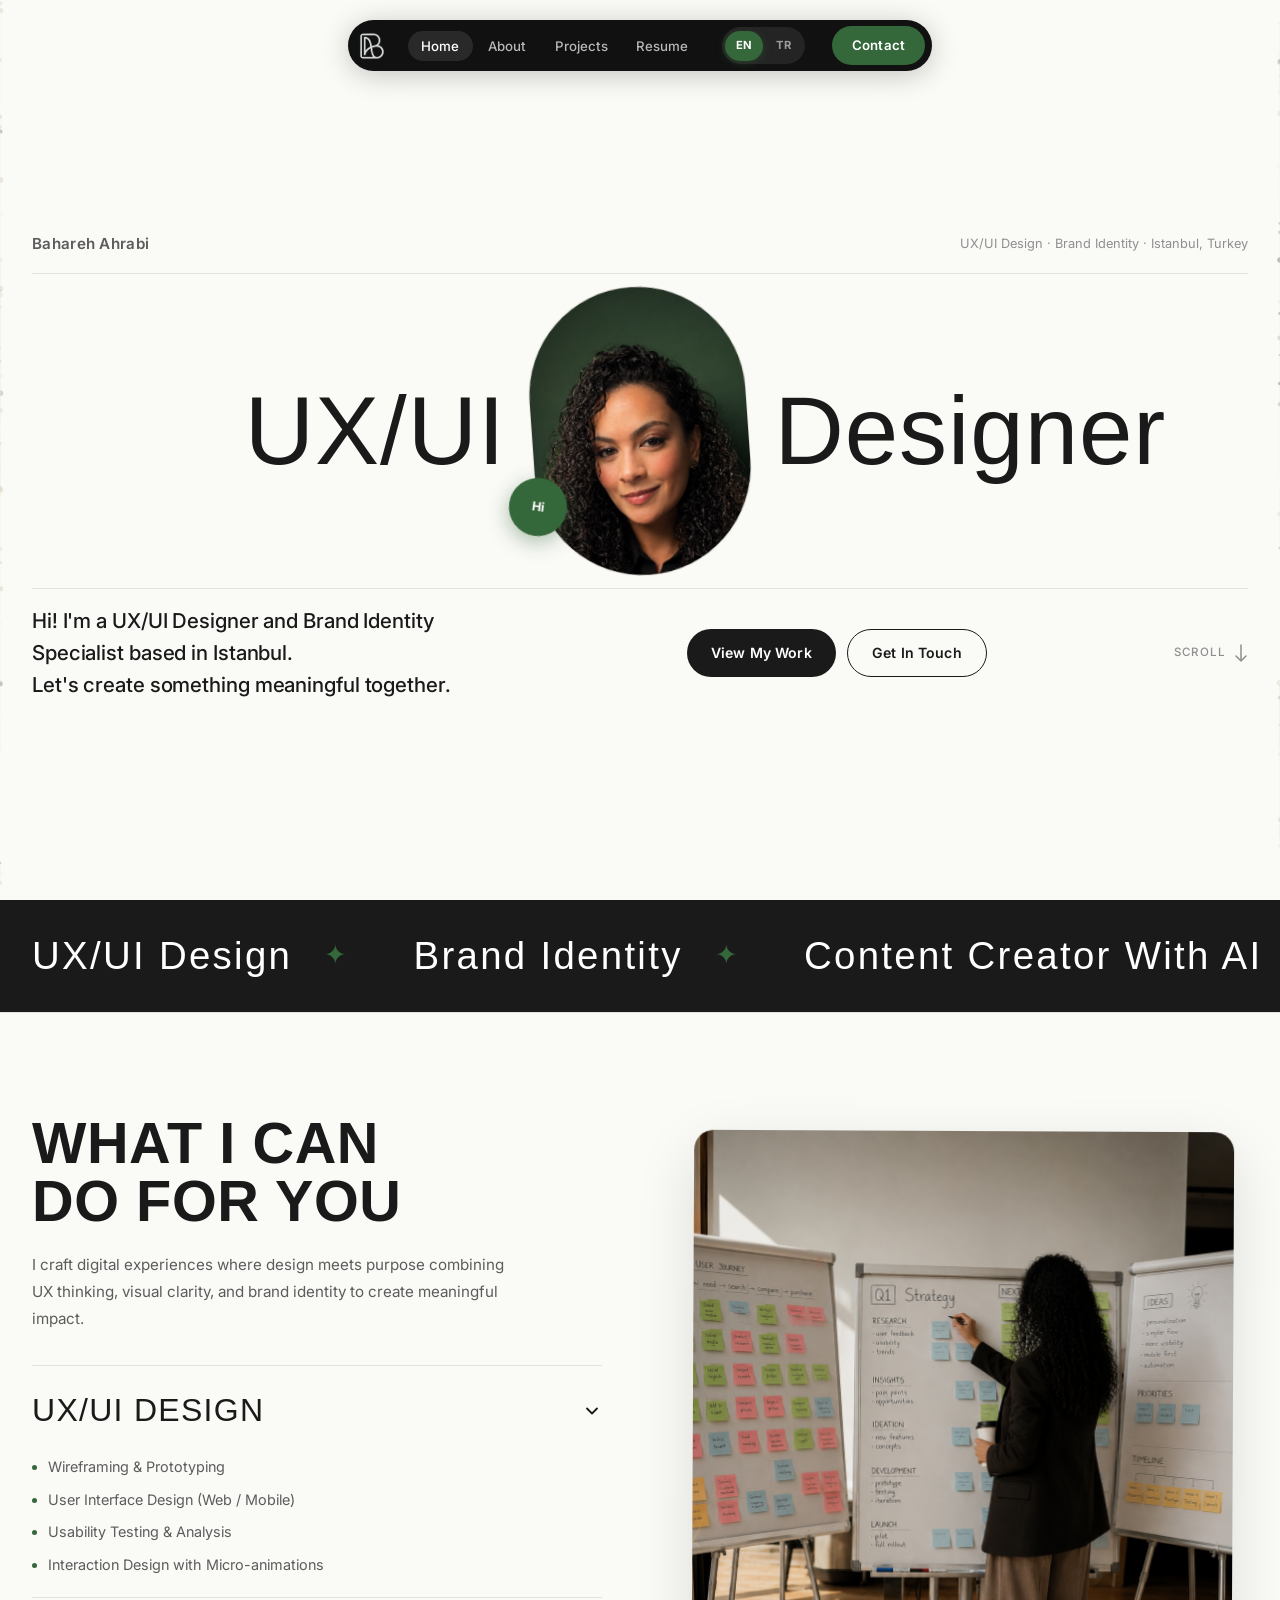
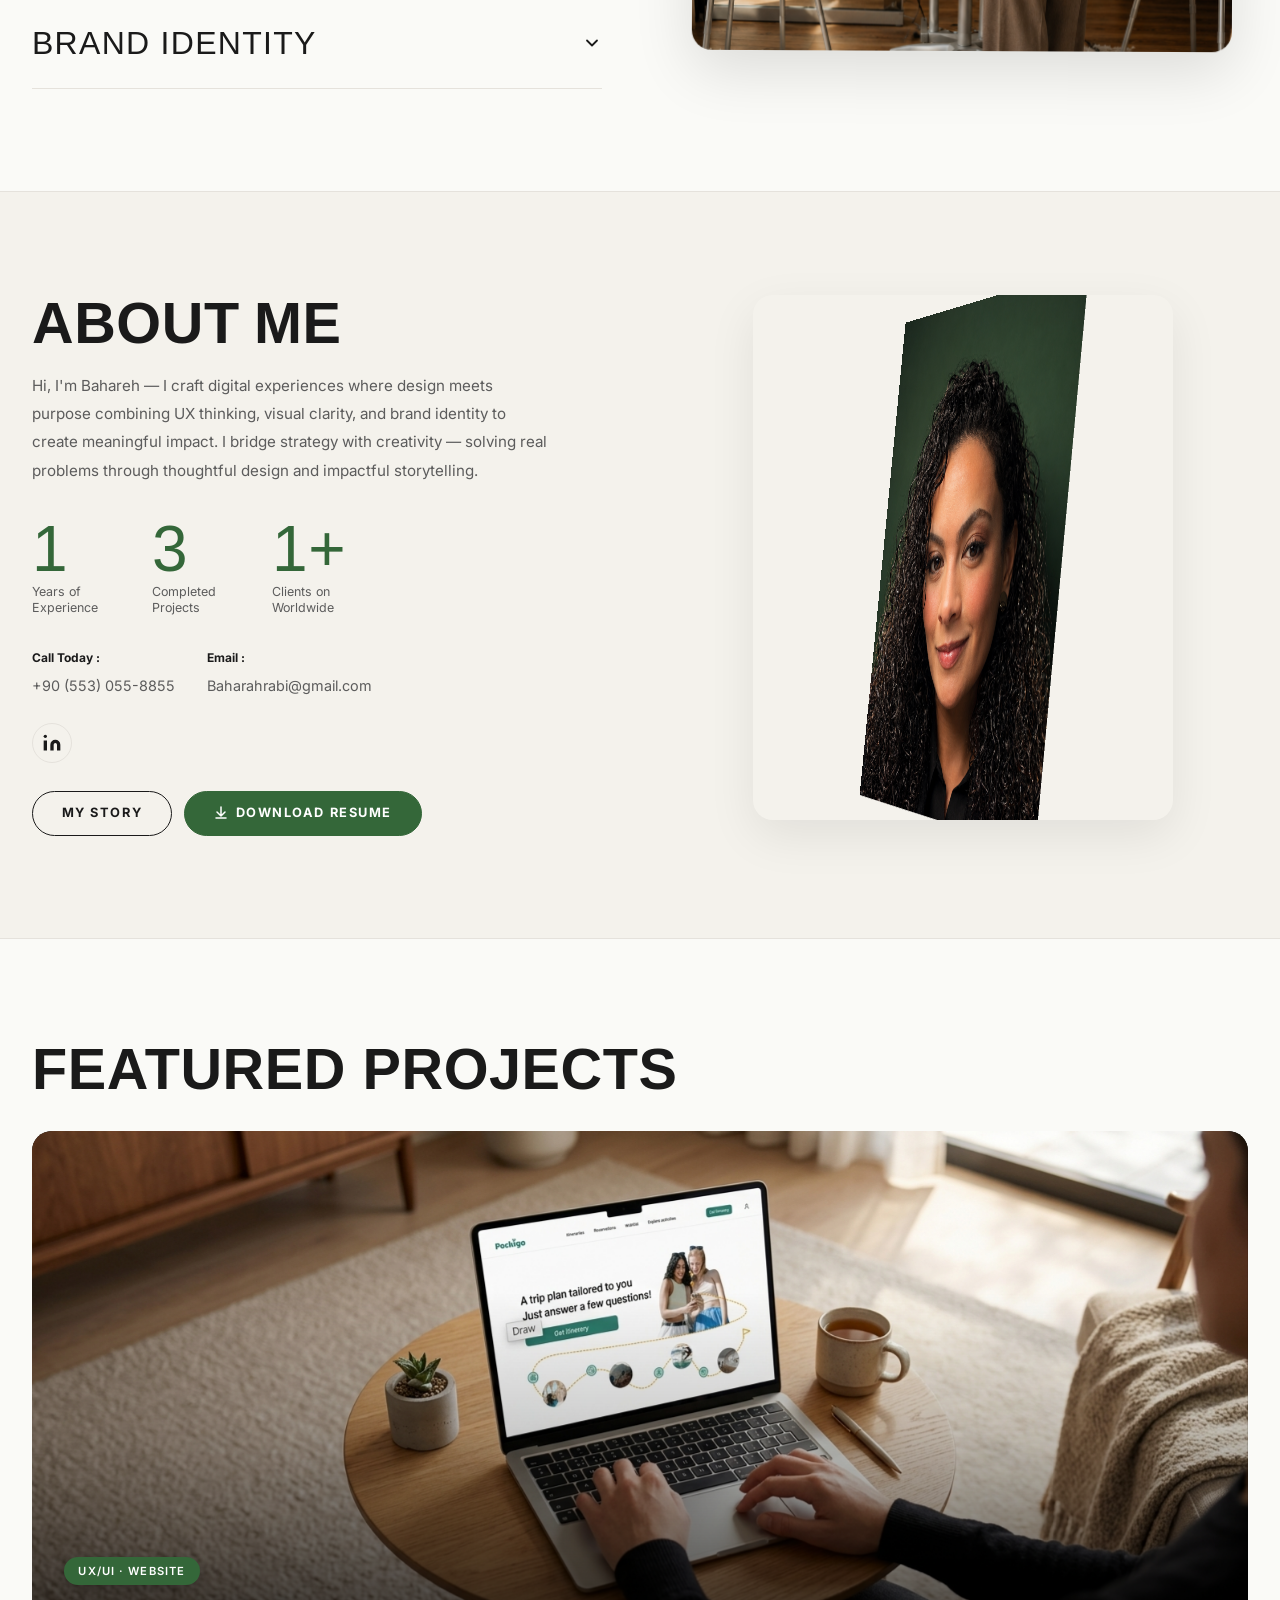
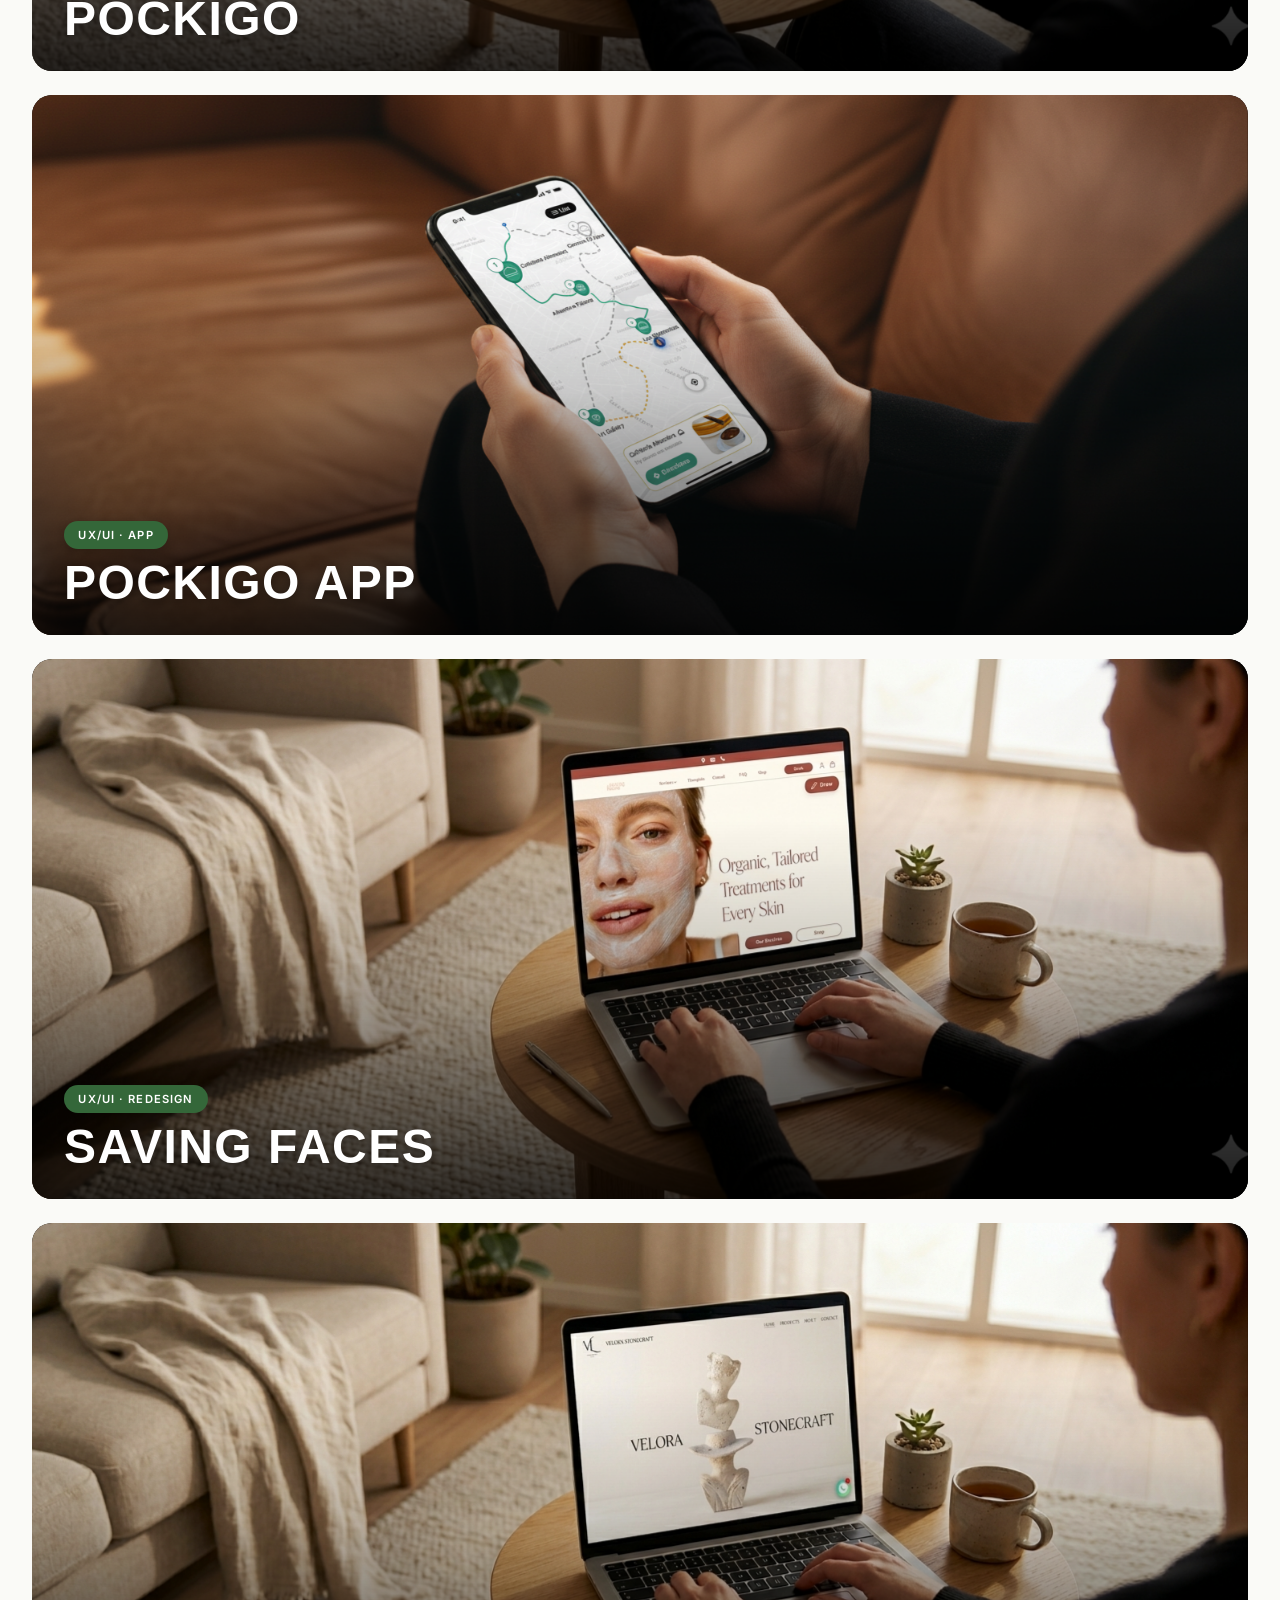
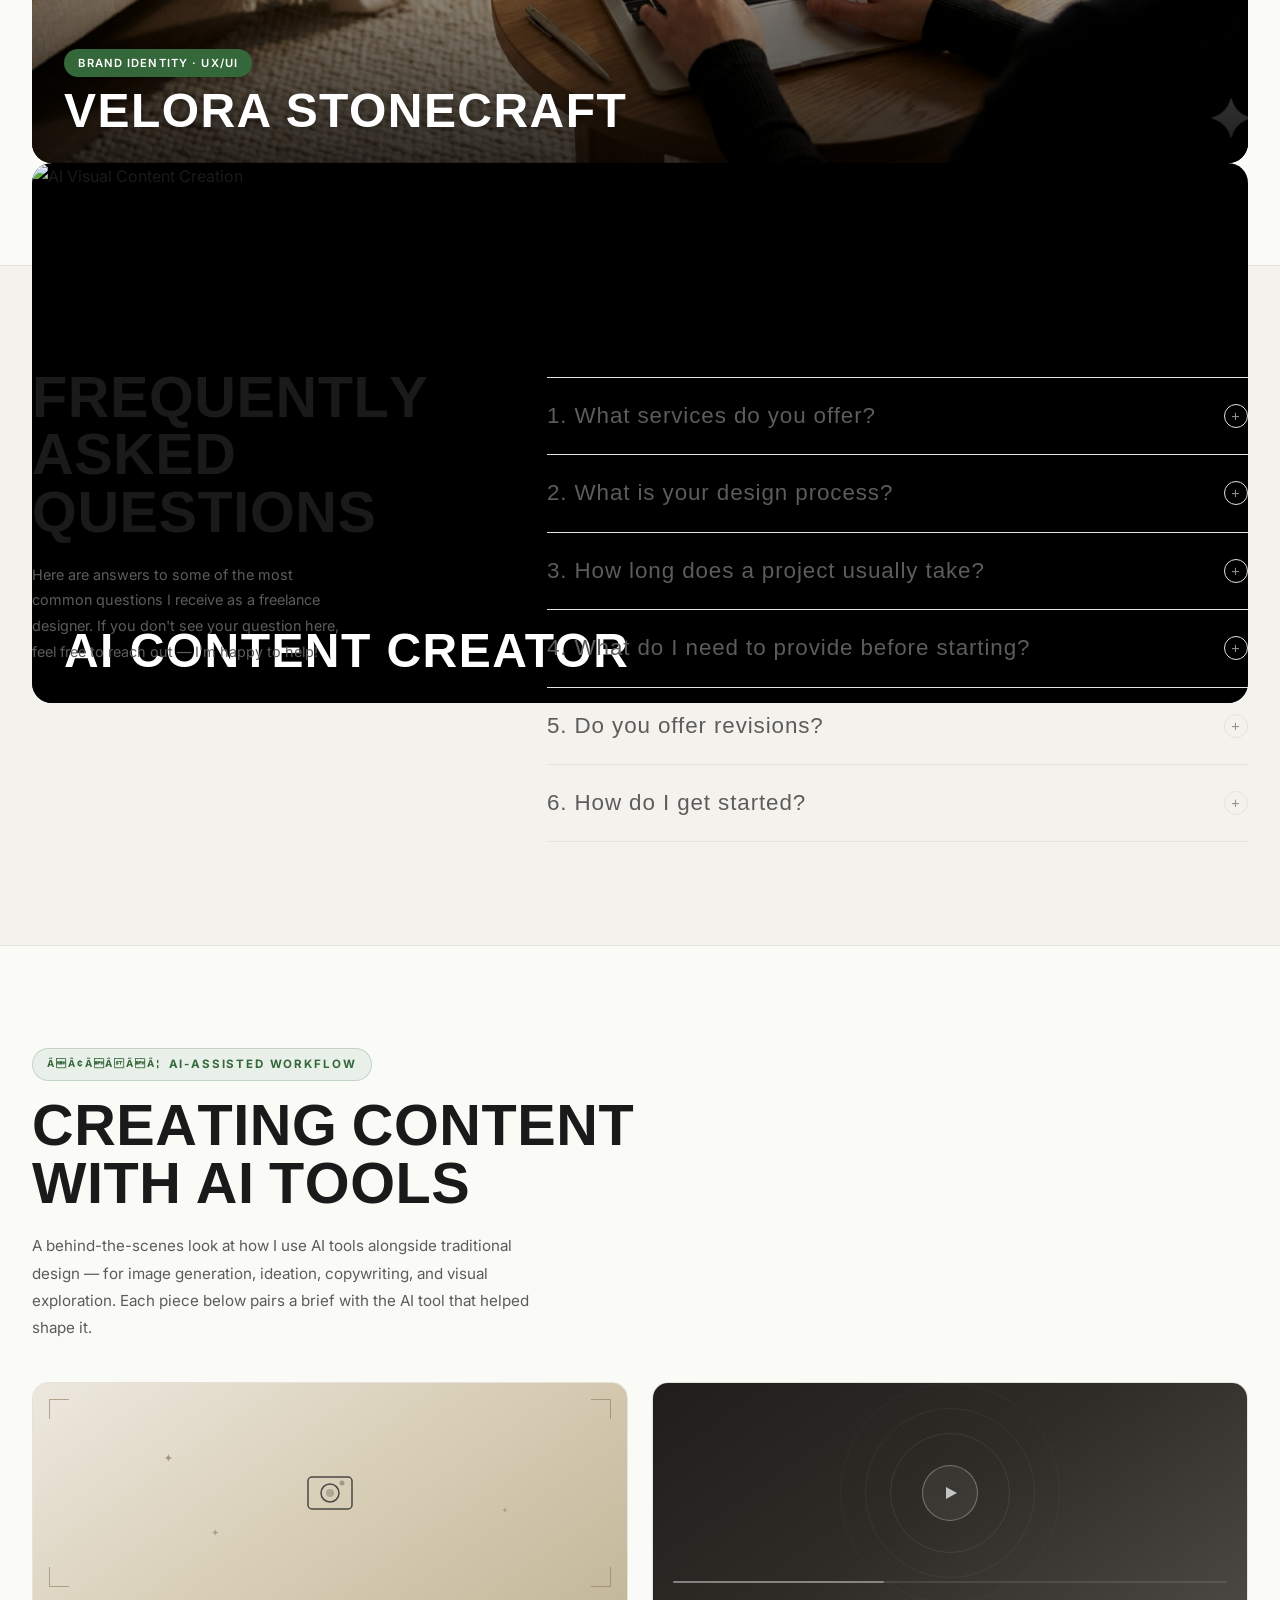
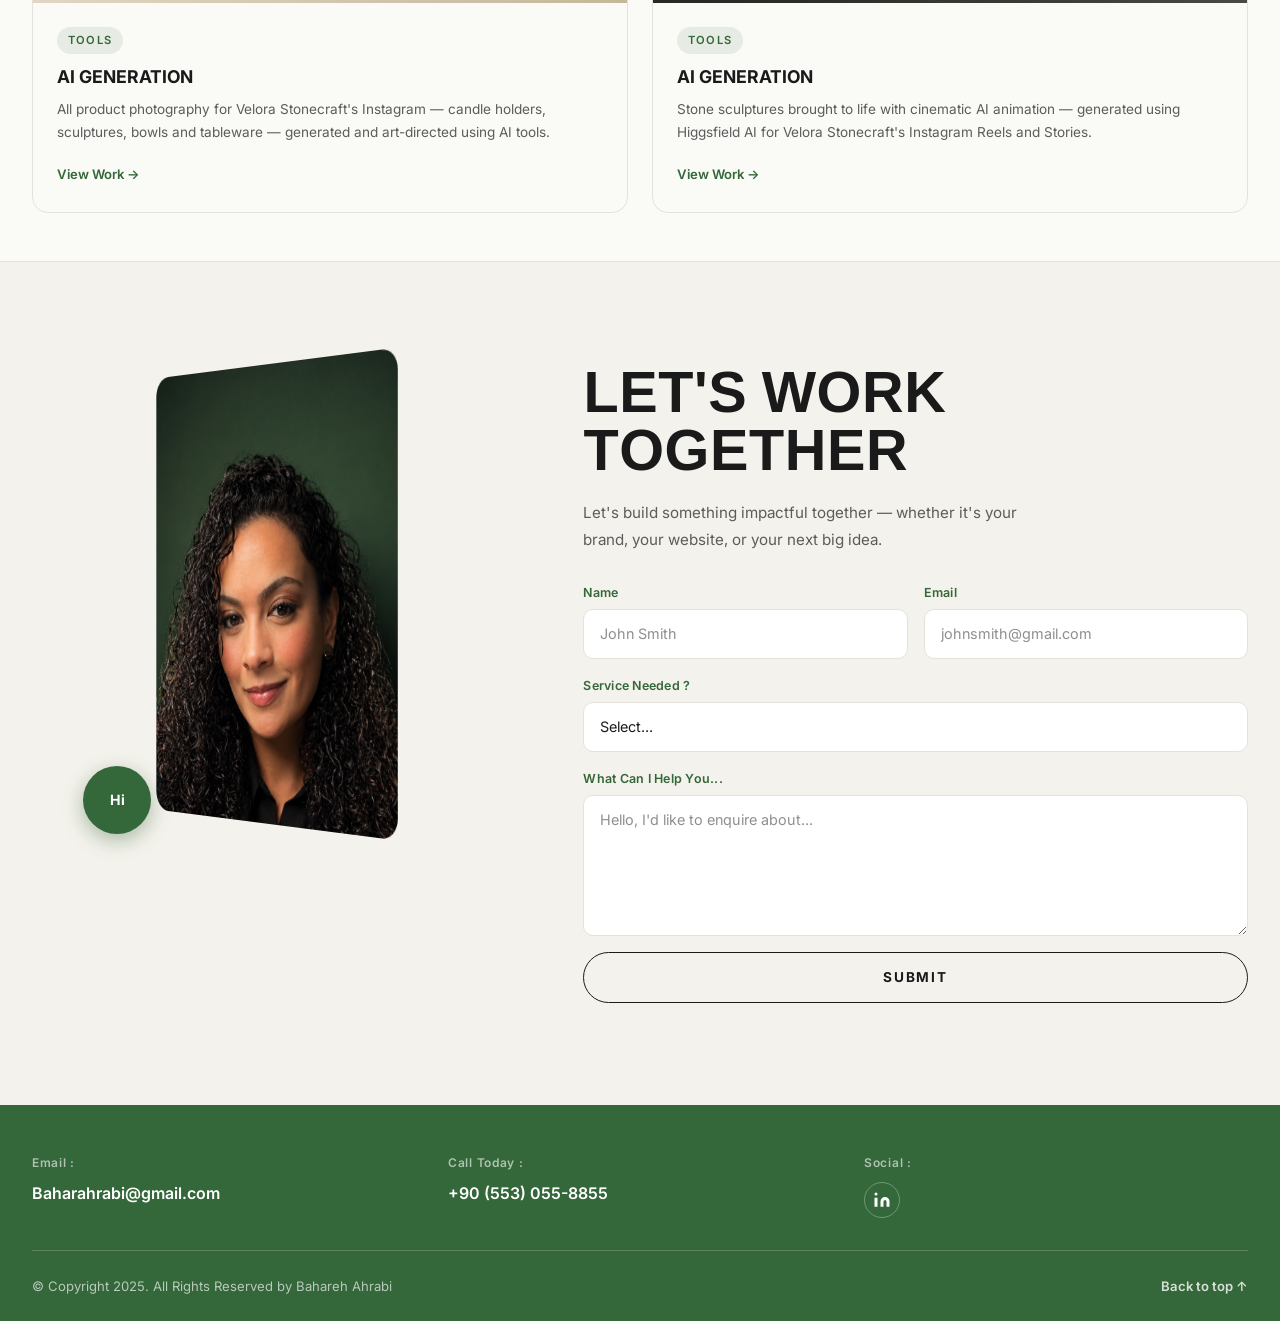
==== commit 3f1880e5: "Fix Projects nav link and add nav init block" ====
--- a/index.html
+++ b/index.html
@@ -265,6 +265,7 @@
         </div>
       </div>
 
+
     </div>
   </section>
 
@@ -357,6 +358,23 @@
               <a href="velora-stonecraft.html" class="proj-card-cta">Brand Identity <svg width="12" height="12" viewBox="0 0 14 14" fill="none"><path d="M2 7h10M12 7L8 3M12 7L8 11" stroke="currentColor" stroke-width="1.5" stroke-linecap="round" stroke-linejoin="round"/></svg></a>
               <a href="velora-stonecraft-ux.html" class="proj-card-cta">UX/UI Website <svg width="12" height="12" viewBox="0 0 14 14" fill="none"><path d="M2 7h10M12 7L8 3M12 7L8 11" stroke="currentColor" stroke-width="1.5" stroke-linecap="round" stroke-linejoin="round"/></svg></a>
             </div>
+          </div>
+        </div>
+
+      <div class="proj-flip" data-reveal>
+        <div class="proj-flip__inner">
+          <a href="ai-content.html" class="proj-stack-card proj-flip__front">
+            <img src="assets/images/velora-ai-13-intro.jpg" alt="AI Visual Content Creation" class="proj-stack-card__bg">
+            <div class="proj-stack-card__overlay"></div>
+            <div class="proj-stack-card__content">
+              <h3 class="proj-stack-card__title">AI CONTENT CREATOR</h3>
+            </div>
+          </a>
+          <div class="proj-flip__back">
+            <span class="proj-flip__back-pill">AI · Content Creation</span>
+            <h3 class="proj-flip__back-title">AI CONTENT CREATOR</h3>
+            <p class="proj-flip__back-desc">AI-generated visual content for fashion accessories, restaurant identity, and luxury stone sculpture — produced with Midjourney.</p>
+            <a href="ai-content.html" class="btn-pill-outline" style="color:#fff;border-color:rgba(255,255,255,.4);">View Case Study →</a>
           </div>
         </div>
       </div>
@@ -600,7 +618,7 @@
   ============================================================ -->
   <script src="i18n.js"></script>
   <script>
-    // -- Smooth scroll with nav offset
+    // ── Smooth scroll with nav offset
     document.querySelectorAll('a[href^="#"]').forEach(a => {
       a.addEventListener('click', e => {
         const href = a.getAttribute('href');
@@ -613,7 +631,7 @@
       });
     });
 
-    // -- Nav active link
+    // ── Nav active link
     const sections = document.querySelectorAll('section[id]');
     const navLinks = document.querySelectorAll('.nav__link');
     window.addEventListener('scroll', () => {
@@ -622,7 +640,7 @@
       navLinks.forEach(a => a.classList.toggle('nav__link--active', a.getAttribute('href') === '#' + cur));
     }, { passive: true });
 
-    // -- Mobile hamburger
+    // ── Mobile hamburger
     const hamburger = document.getElementById('hamburger');
     const mobileMenu = document.getElementById('mobileMenu');
     hamburger.addEventListener('click', () => {
@@ -639,8 +657,8 @@
       });
     });
 
-    // -- "Available for work" badge — show after hero
-    // -- "Available for work" badge appears, nav hides — when scrolling past hero
+    // ── "Available for work" badge — show after hero
+    // ── "Available for work" badge appears, nav hides — when scrolling past hero
     const badge  = document.getElementById('availBadge');
     const hero   = document.getElementById('hero');
     const navEl  = document.getElementById('nav');
@@ -650,8 +668,12 @@
       badge.classList.toggle('is-visible', past);
       navEl.classList.toggle('nav--hidden', past);
     }, { passive: true });
-
-    // -- Services accordion
+    // Initialise nav state immediately (handles browser scroll restoration)
+    { const past = hero.getBoundingClientRect().bottom < 0;
+      badge.classList.toggle('is-visible', past);
+      navEl.classList.toggle('nav--hidden', past); }
+
+    // ── Services accordion
     document.querySelectorAll('.svc-acc__btn').forEach(btn => {
       btn.addEventListener('click', () => {
         const item   = btn.closest('.svc-acc__item');
@@ -679,7 +701,7 @@
       }
     });
 
-    // -- FAQ accordion
+    // ── FAQ accordion
     document.querySelectorAll('.faq__q').forEach(btn => {
       btn.addEventListener('click', () => {
         const item   = btn.closest('.faq__item');
@@ -698,7 +720,7 @@
       });
     });
 
-    // -- Animated stat counters
+    // ── Animated stat counters
     function animateCounter(el) {
       const target = parseInt(el.dataset.target, 10);
       const suffix = el.dataset.suffix || '';
@@ -721,7 +743,7 @@
     }, { threshold: 0.5 });
     document.querySelectorAll('.stat__num').forEach(el => counterObs.observe(el));
 
-    // -- Scroll reveal
+    // ── Scroll reveal
     const revealObs = new IntersectionObserver(entries => {
       entries.forEach(e => {
         if (!e.isIntersecting) return;
@@ -732,7 +754,7 @@
     }, { threshold: 0.08 });
     document.querySelectorAll('[data-reveal]').forEach(el => revealObs.observe(el));
 
-    // -- Contact form
+    // ── Contact form
     document.getElementById('contactForm').addEventListener('submit', e => {
       e.preventDefault();
       const btn = e.target.querySelector('.btn-submit');
@@ -744,14 +766,14 @@
     //  ADVANCED ANIMATIONS
     // ════════════════════════════════════════════════════════════
 
-    // -- Page loader → fade out when page is ready
+    // ── Page loader → fade out when page is ready
     window.addEventListener('load', () => {
       setTimeout(() => {
         document.getElementById('pageLoader').classList.add('is-done');
       }, 400);
     });
 
-    // -- Cursor follower (desktop only)
+    // ── Cursor follower (desktop only)
     if (window.matchMedia('(hover: hover) and (pointer: fine)').matches) {
       const dot = document.getElementById('cursorDot');
       let mx = 0, my = 0, dx = 0, dy = 0;
@@ -774,7 +796,7 @@
       });
     }
 
-    // -- Letter-by-letter reveal for section headings
+    // ── Letter-by-letter reveal for section headings
     function splitLetters(el) {
       const text = el.textContent;
       el.textContent = '';
@@ -818,7 +840,7 @@
     }, { threshold: 0.2 });
     document.querySelectorAll('.section-heading').forEach(h => headObs.observe(h));
 
-    // -- 3D scroll-linked rotation on photos (matches the Framer reference video)
+    // ── 3D scroll-linked rotation on photos (matches the Framer reference video)
     // Photo stays FLAT while in the center 50% of viewport, then rotates sharply
     // toward ±max as it leaves the top or enters from the bottom — like a card
     // flipping away/toward the viewer.
@@ -867,7 +889,7 @@
     // Apply to all the photos
     setupScrollRotate('.hero__photo-rot',    { maxRotY: 65 });
 
-    // -- Hero badge: "Hi" → 👋 on photo hover
+    // ── Hero badge: "Hi" → 👋 on photo hover
     (function () {
       const photoWrap = document.querySelector('.hero__photo-wrap');
       const badge = document.querySelector('.hero__badge');
@@ -892,7 +914,7 @@
     setupScrollRotate('.about__img',         { wrap: '.about__img-wrap',   maxRotY: 65, tiltX: 6 });
     setupScrollRotate('.contact__photo',     { wrap: '.contact__photo-wrap', maxRotY: 45 });
 
-    // -- 3D card tilt on hover (project cards + blog cards)
+    // ── 3D card tilt on hover (project cards + blog cards)
     document.querySelectorAll('.proj-stack-card, .blog-card').forEach(card => {
       card.addEventListener('mousemove', e => {
         const r = card.getBoundingClientRect();
@@ -905,7 +927,7 @@
       });
     });
 
-    // -- Magnetic buttons (CTAs)
+    // ── Magnetic buttons (CTAs)
     document.querySelectorAll('.btn, .nav__cta, .btn-pill-outline').forEach(btn => {
       btn.addEventListener('mousemove', e => {
         const r = btn.getBoundingClientRect();
@@ -918,7 +940,7 @@
       });
     });
 
-    // -- Pulse stat numbers when they finish counting (already animated, just add the pulse class)
+    // ── Pulse stat numbers when they finish counting (already animated, just add the pulse class)
     document.querySelectorAll('.stat__num').forEach(el => {
       const obs = new IntersectionObserver(es => {
         es.forEach(en => {
@@ -931,7 +953,7 @@
       obs.observe(el);
     });
 
-    // -- Parallax on services tilted image
+    // ── Parallax on services tilted image
     const svcImg = document.querySelector('.services__img-wrap');
     if (svcImg) {
       window.addEventListener('scroll', () => {
@@ -945,7 +967,7 @@
       }, { passive: true });
     }
 
-    // -- Hero particle canvas
+    // ── Hero particle canvas
     (function () {
       const canvas = document.getElementById('heroCanvas');
       if (!canvas) return;
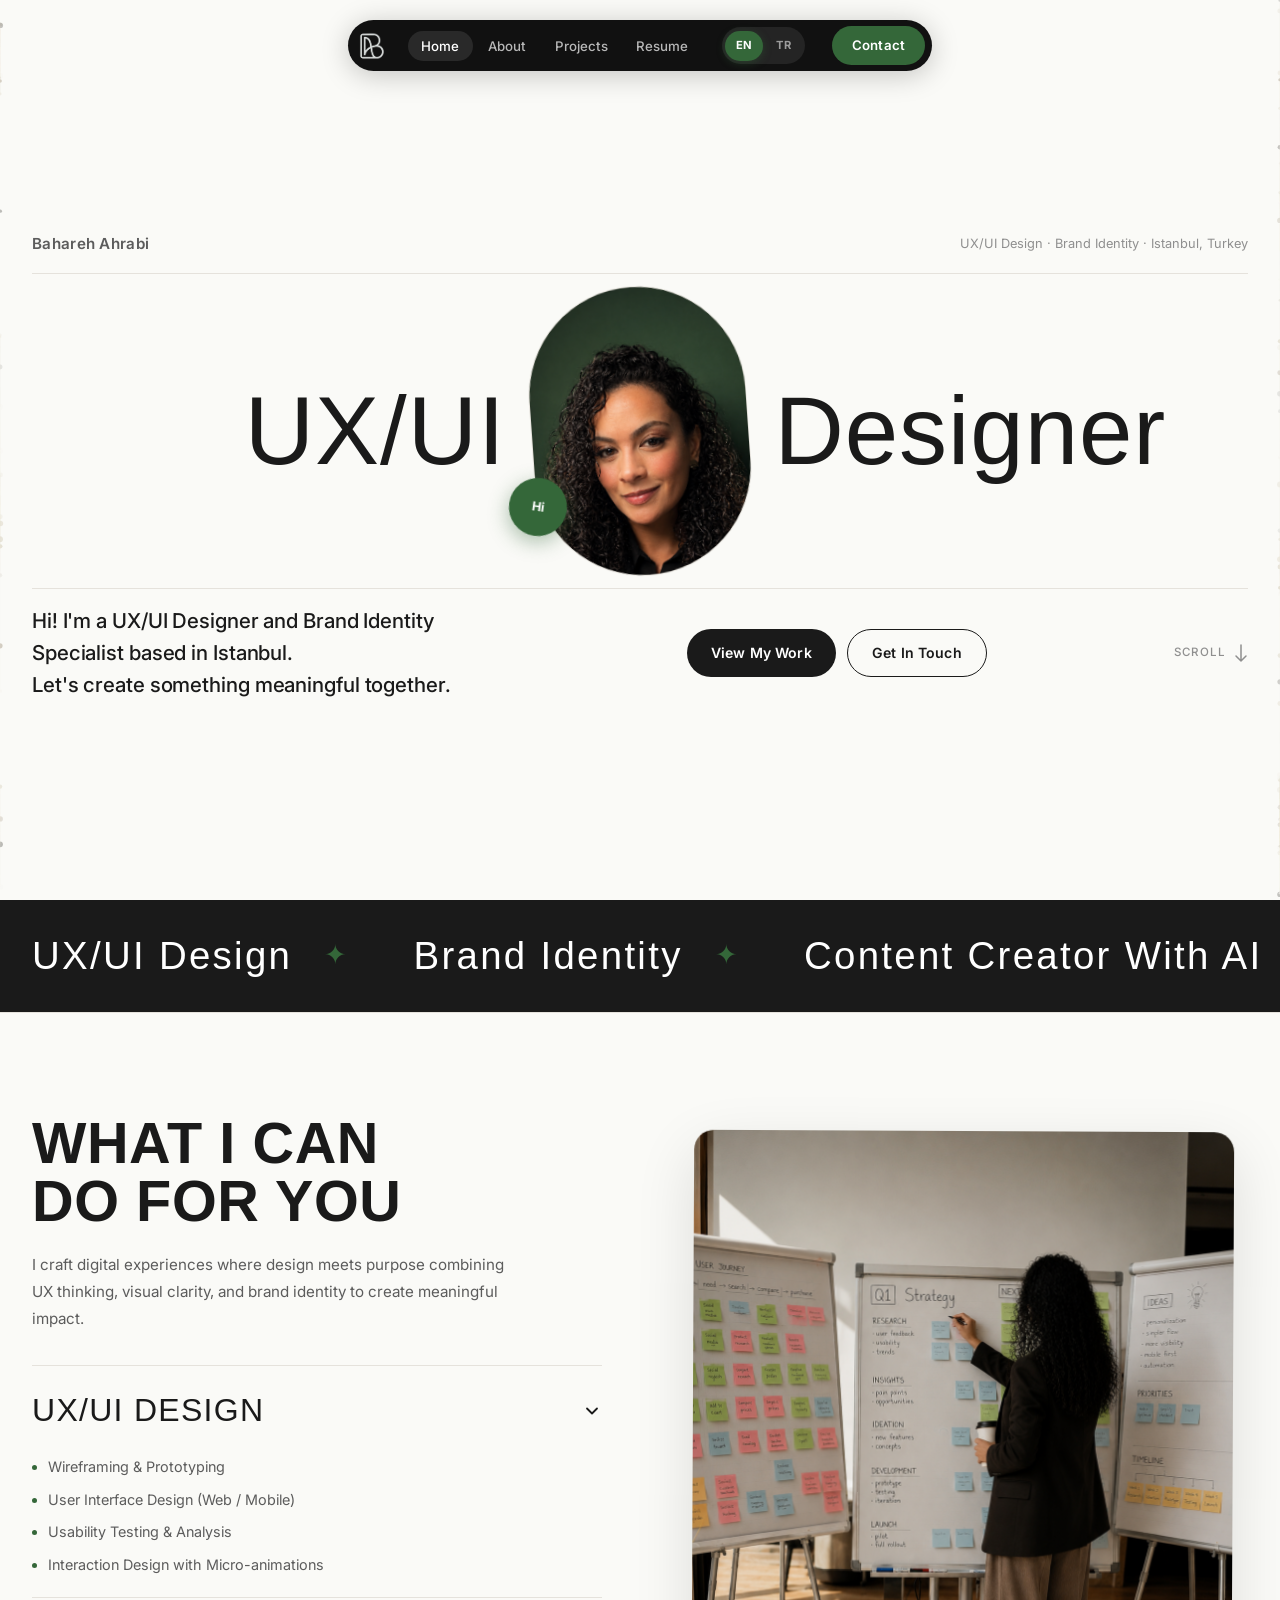
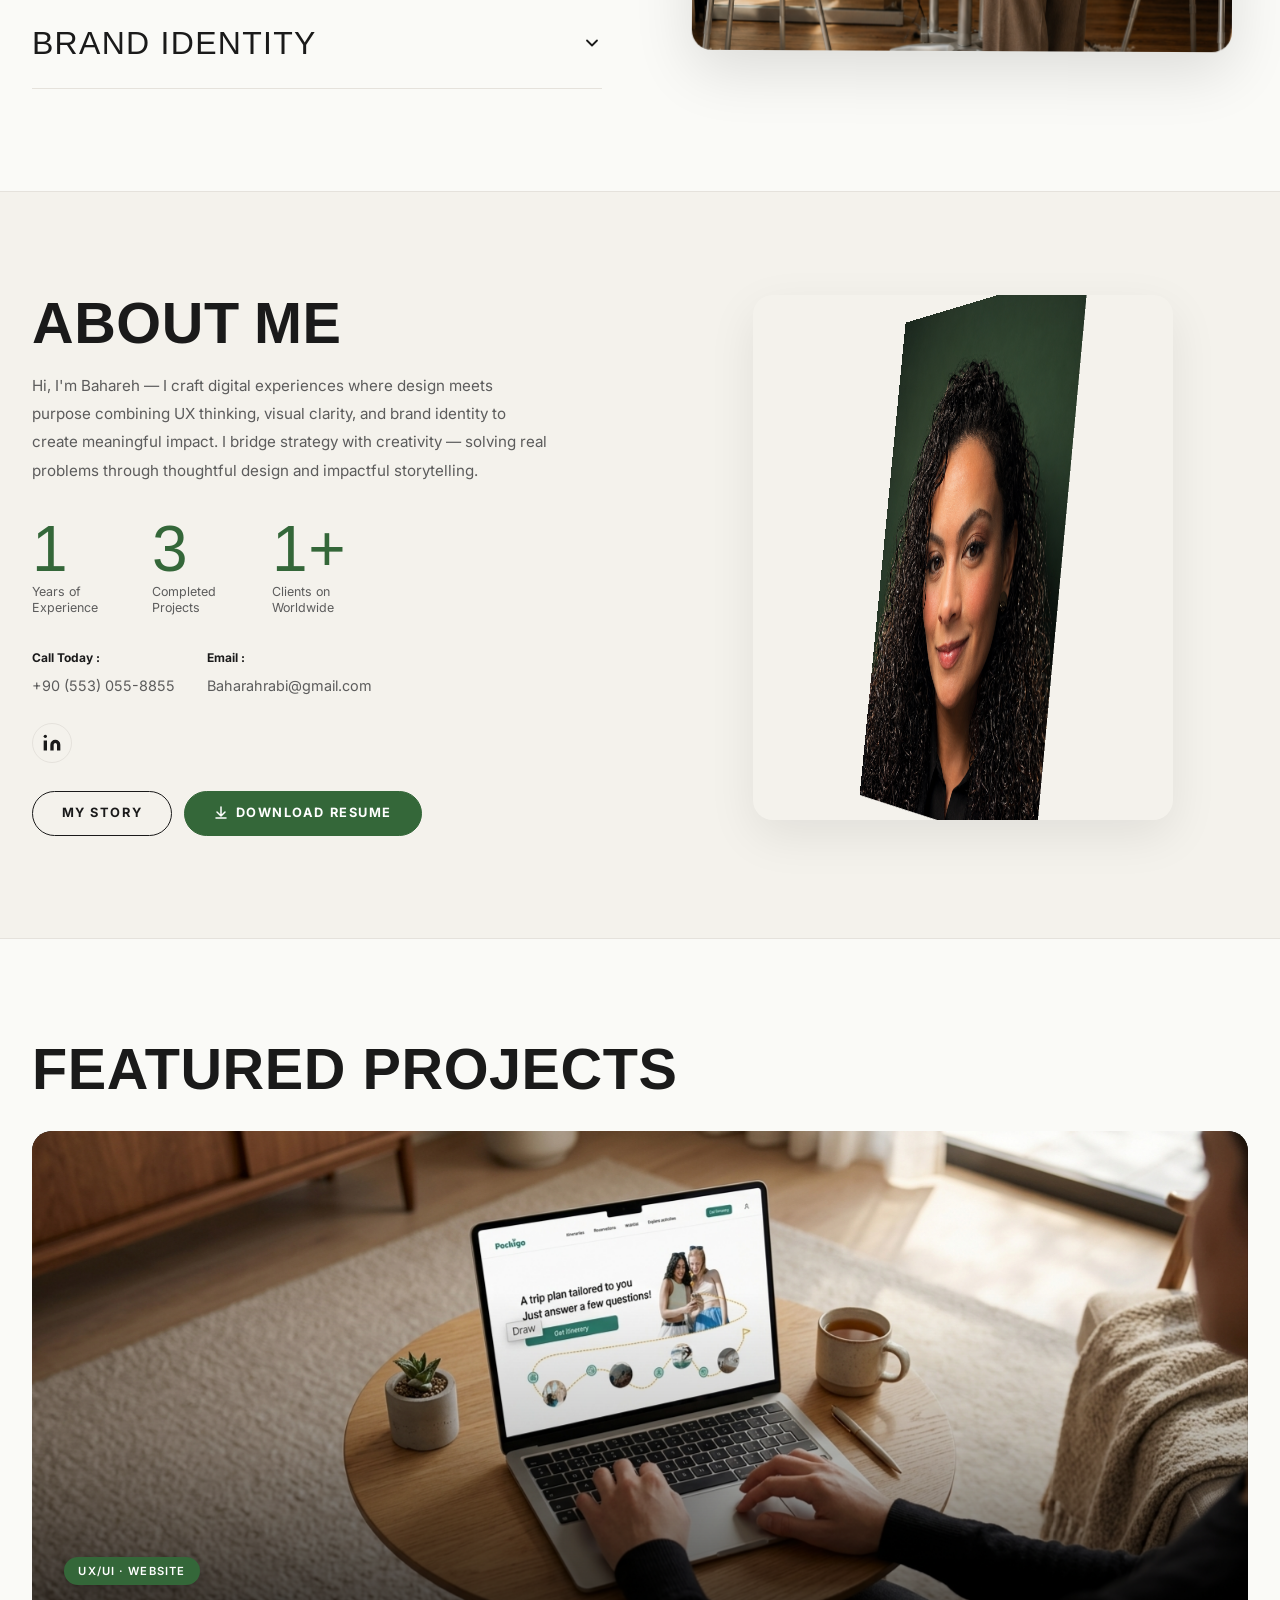
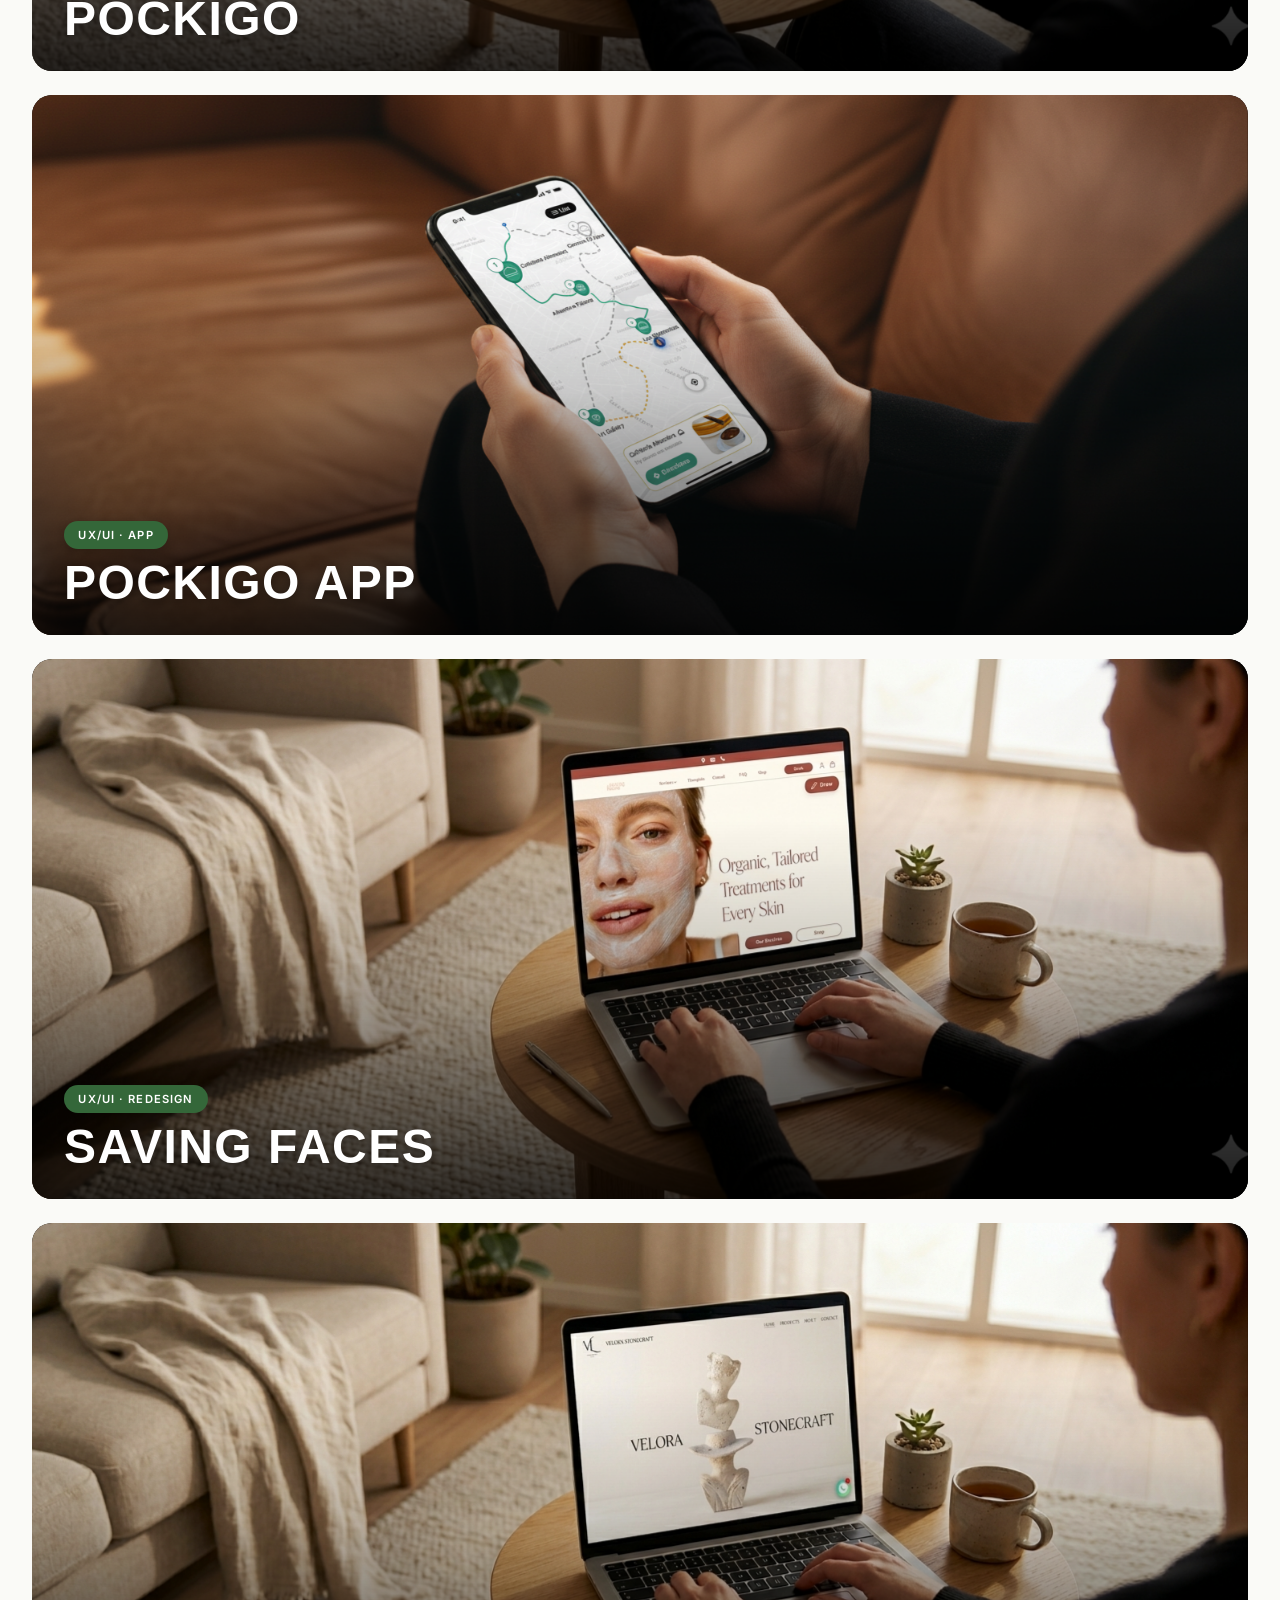
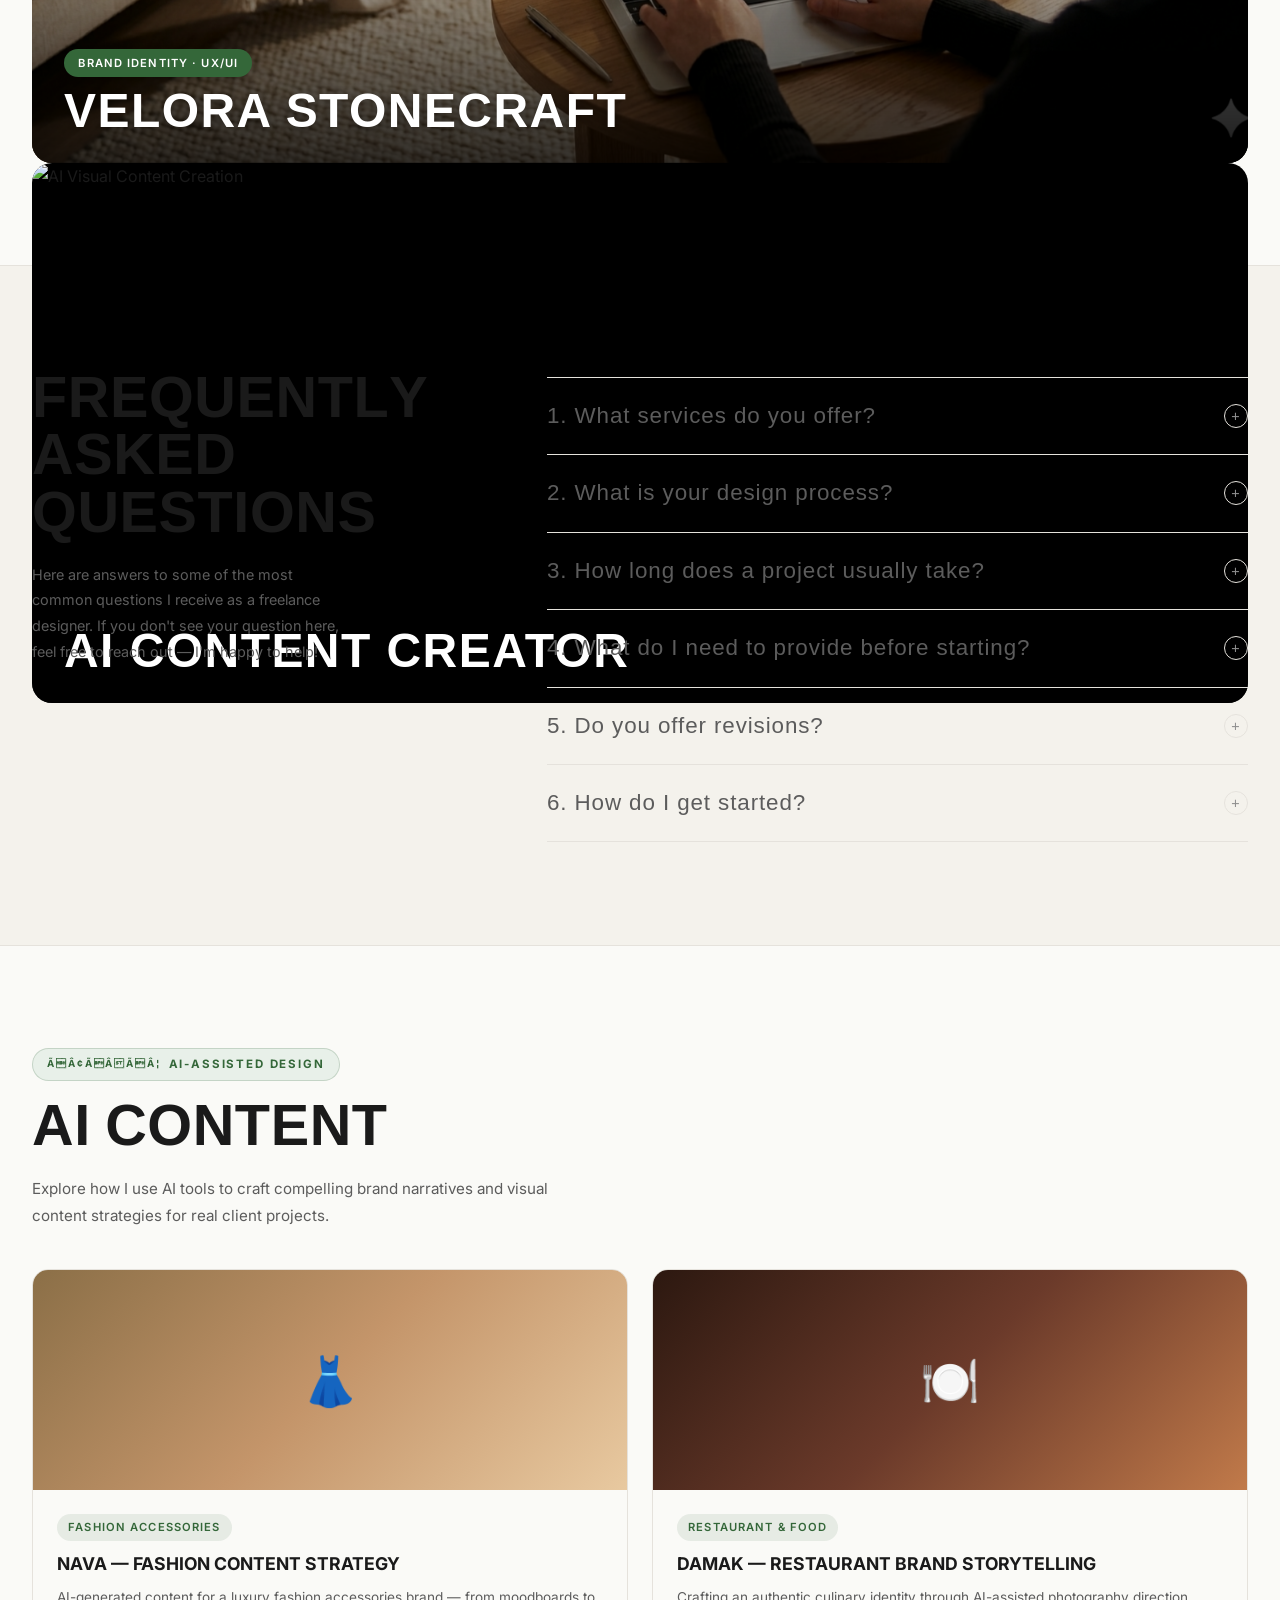
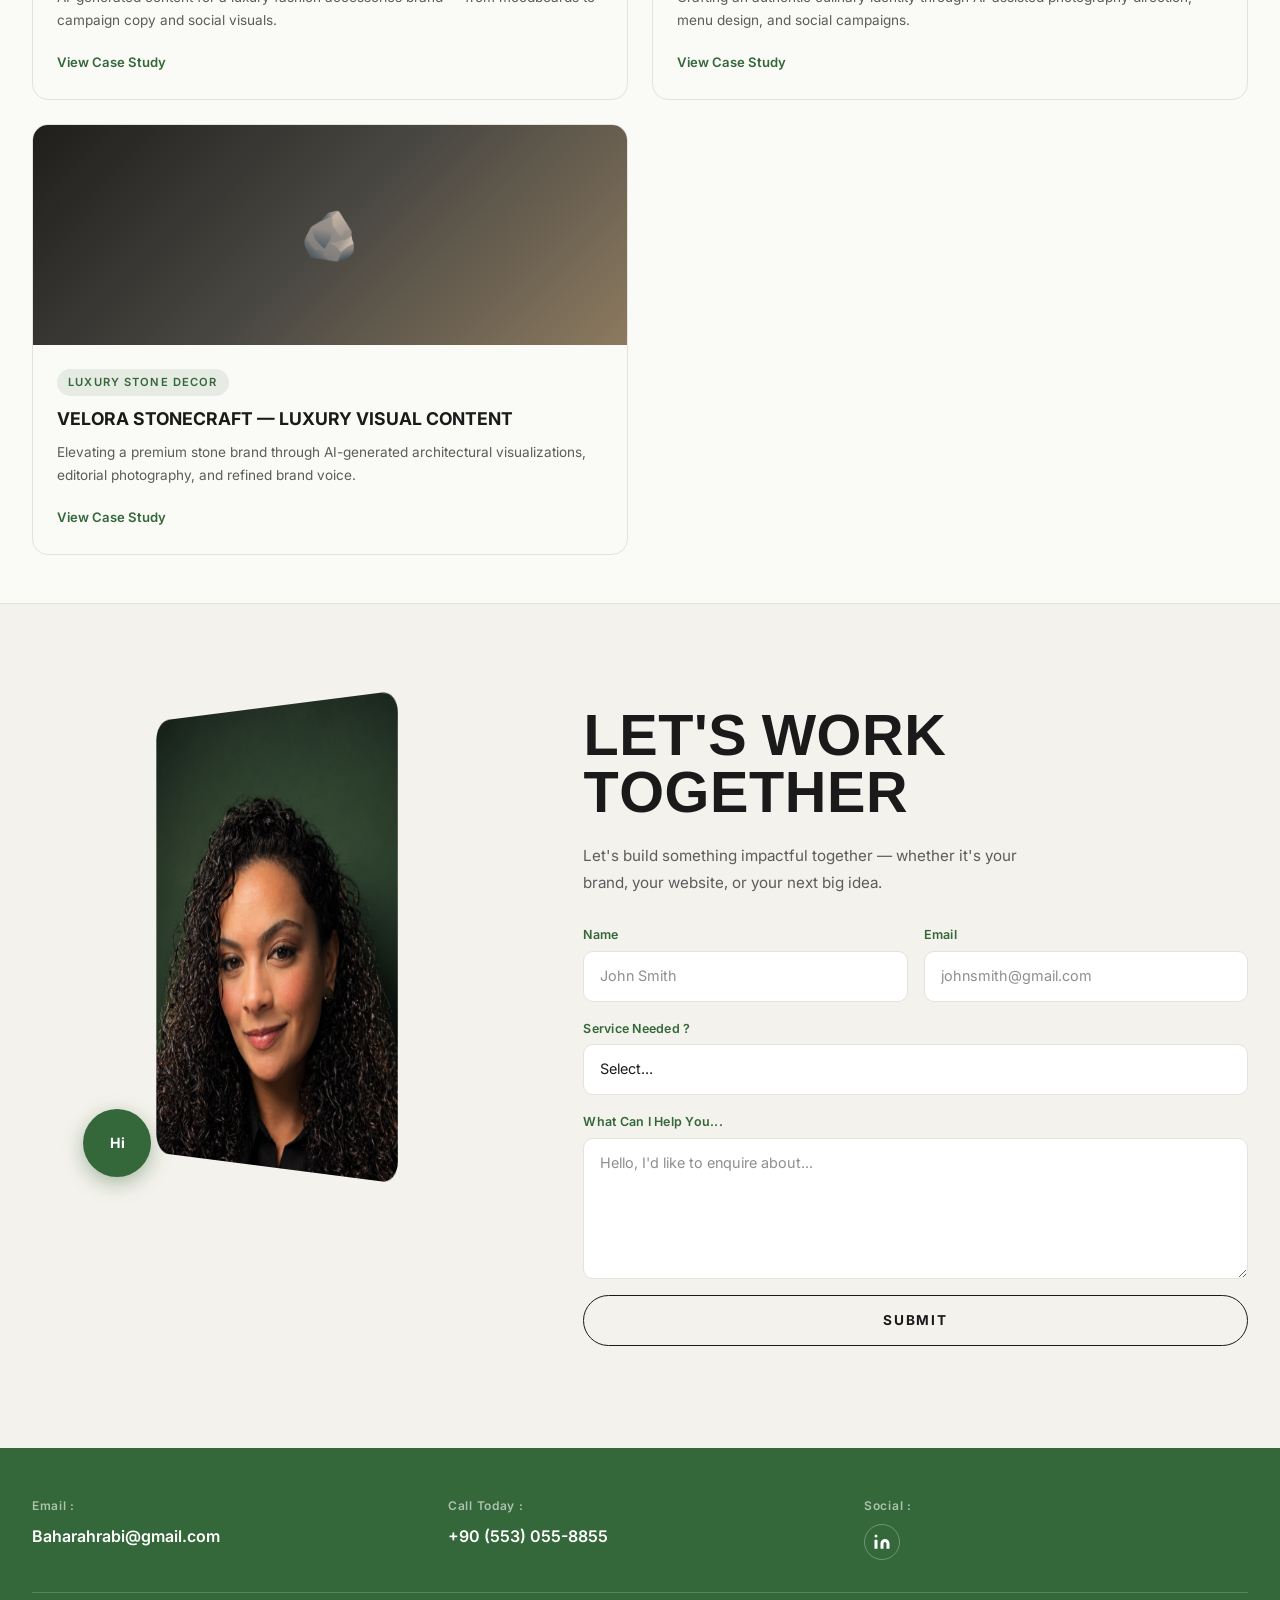
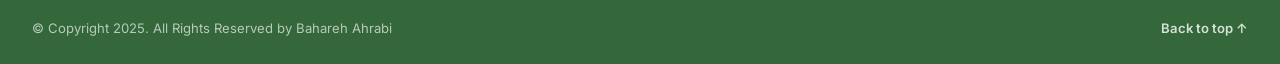
==== commit 9518d205: "Replace AI placeholder section with AI CONTENT case study cards" ====
--- a/index.html
+++ b/index.html
@@ -462,73 +462,64 @@
   <!-- ============================================================
        AI CONTENT — Creating with AI tools
   ============================================================ -->
-  <section class="section blog" id="blog" aria-label="Creating Content with AI Tools">
+  <section class="section blog" id="blog" aria-label="AI Content Case Studies">
     <div class="container">
       <div class="blog__header" data-reveal>
-        <span class="ai-tag-eyebrow">AI-Assisted Workflow</span>
-        <h2 class="section-heading">CREATING CONTENT<br>WITH AI TOOLS</h2>
-        <p class="blog__sub">A behind-the-scenes look at how I use AI tools alongside traditional design — for image generation, ideation, copywriting, and visual exploration. Each piece below pairs a brief with the AI tool that helped shape it.</p>
-      </div>
-
-      <div class="blog__grid">
-
-        <article class="blog-card" data-reveal>
-          <div class="blog-card__img" style="position:relative;overflow:hidden;background:linear-gradient(145deg,#EDE8DF 0%,#D9CFB8 50%,#C4B89A 100%);display:flex;align-items:center;justify-content:center;flex-direction:column;gap:1.25rem;">
-            <!-- Decorative corner marks -->
-            <span style="position:absolute;top:16px;left:16px;width:20px;height:20px;border-top:1.5px solid #8C7A5F;border-left:1.5px solid #8C7A5F;opacity:.6;"></span>
-            <span style="position:absolute;top:16px;right:16px;width:20px;height:20px;border-top:1.5px solid #8C7A5F;border-right:1.5px solid #8C7A5F;opacity:.6;"></span>
-            <span style="position:absolute;bottom:16px;left:16px;width:20px;height:20px;border-bottom:1.5px solid #8C7A5F;border-left:1.5px solid #8C7A5F;opacity:.6;"></span>
-            <span style="position:absolute;bottom:16px;right:16px;width:20px;height:20px;border-bottom:1.5px solid #8C7A5F;border-right:1.5px solid #8C7A5F;opacity:.6;"></span>
-            <!-- Central icon -->
-            <svg width="52" height="52" viewBox="0 0 52 52" fill="none" aria-hidden="true">
-              <rect x="4" y="10" width="44" height="32" rx="4" stroke="#4A4843" stroke-width="1.5"/>
-              <circle cx="26" cy="26" r="9" stroke="#4A4843" stroke-width="1.5"/>
-              <circle cx="26" cy="26" r="4" fill="#4A4843" opacity=".3"/>
-              <circle cx="38" cy="16" r="2.5" fill="#4A4843" opacity=".4"/>
-            </svg>
-            <!-- Sparkle dots -->
-            <span style="position:absolute;top:30%;left:22%;font-size:.7rem;color:#8C7A5F;opacity:.7;">✦</span>
-            <span style="position:absolute;top:55%;right:20%;font-size:.5rem;color:#8C7A5F;opacity:.5;">✦</span>
-            <span style="position:absolute;bottom:28%;left:30%;font-size:.6rem;color:#8C7A5F;opacity:.6;">✦</span>
-          </div>
-          <div class="blog-card__body">
-            <div class="blog-card__meta">
-              <span class="blog-card__tag">Tools</span>
-            </div>
-            <h3 class="blog-card__title">AI Generation</h3>
-            <p class="blog-card__desc">All product photography for Velora Stonecraft's Instagram — candle holders, sculptures, bowls and tableware — generated and art-directed using AI tools.</p>
-            <a href="velora-stonecraft.html" class="blog-card__link">View Work →</a>
-          </div>
-        </article>
-
-        <article class="blog-card" data-reveal data-delay="120">
-          <div class="blog-card__img" style="position:relative;overflow:hidden;background:linear-gradient(145deg,#1F1E1B 0%,#2E2C27 50%,#4A4843 100%);display:flex;align-items:center;justify-content:center;flex-direction:column;gap:1.25rem;">
-            <!-- Pulse rings -->
-            <span style="position:absolute;width:120px;height:120px;border-radius:50%;border:1px solid rgba(255,255,255,.08);top:50%;left:50%;transform:translate(-50%,-50%);"></span>
-            <span style="position:absolute;width:170px;height:170px;border-radius:50%;border:1px solid rgba(255,255,255,.05);top:50%;left:50%;transform:translate(-50%,-50%);"></span>
-            <span style="position:absolute;width:220px;height:220px;border-radius:50%;border:1px solid rgba(255,255,255,.03);top:50%;left:50%;transform:translate(-50%,-50%);"></span>
-            <!-- Play button -->
-            <div style="width:56px;height:56px;border-radius:50%;border:1.5px solid rgba(255,255,255,.3);display:flex;align-items:center;justify-content:center;background:rgba(255,255,255,.06);">
-              <svg width="20" height="20" viewBox="0 0 20 20" fill="none" aria-hidden="true">
-                <path d="M6 4l11 6-11 6V4z" fill="rgba(255,255,255,0.7)"/>
-              </svg>
-            </div>
-            <!-- Timeline bar -->
-            <div style="position:absolute;bottom:20px;left:20px;right:20px;height:2px;background:rgba(255,255,255,.1);border-radius:2px;">
-              <div style="width:38%;height:100%;background:rgba(255,255,255,.35);border-radius:2px;"></div>
-            </div>
-          </div>
-          <div class="blog-card__body">
-            <div class="blog-card__meta">
-              <span class="blog-card__tag">Tools</span>
-            </div>
-            <h3 class="blog-card__title">AI Generation</h3>
-            <p class="blog-card__desc">Stone sculptures brought to life with cinematic AI animation — generated using Higgsfield AI for Velora Stonecraft's Instagram Reels and Stories.</p>
-            <a href="velora-stonecraft.html" class="blog-card__link">View Work →</a>
-          </div>
-        </article>
-
-      </div>
+        <span class="ai-tag-eyebrow">AI-Assisted Design</span>
+        <h2 class="section-heading">AI CONTENT</h2>
+        <p class="blog__sub">Explore how I use AI tools to craft compelling brand narratives and visual content strategies for real client projects.</p>
+      </div>
+      <ul class="blog__grid" data-reveal>
+
+        <li>
+          <div class="blog-card">
+            <figure class="blog-card__img" style="background: linear-gradient(135deg, #8B6F47, #C4956A, #E8C9A0); display:flex; align-items:center; justify-content:center; min-height:220px;">
+              <span style="font-size:3rem;">👗</span>
+            </figure>
+            <div class="blog-card__body">
+              <div class="blog-card__meta">
+                <span class="blog-card__tag">Fashion Accessories</span>
+              </div>
+              <h3 class="blog-card__title">NAVA — Fashion Content Strategy</h3>
+              <p class="blog-card__desc">AI-generated content for a luxury fashion accessories brand — from moodboards to campaign copy and social visuals.</p>
+              <a href="ai-content.html#nava" class="blog-card__link">View Case Study</a>
+            </div>
+          </div>
+        </li>
+
+        <li>
+          <div class="blog-card">
+            <figure class="blog-card__img" style="background: linear-gradient(135deg, #2C1810, #6B3A2A, #C17A4A); display:flex; align-items:center; justify-content:center; min-height:220px;">
+              <span style="font-size:3rem;">🍽️</span>
+            </figure>
+            <div class="blog-card__body">
+              <div class="blog-card__meta">
+                <span class="blog-card__tag">Restaurant &amp; Food</span>
+              </div>
+              <h3 class="blog-card__title">DAMAK — Restaurant Brand Storytelling</h3>
+              <p class="blog-card__desc">Crafting an authentic culinary identity through AI-assisted photography direction, menu design, and social campaigns.</p>
+              <a href="ai-content.html#damak" class="blog-card__link">View Case Study</a>
+            </div>
+          </div>
+        </li>
+
+        <li>
+          <div class="blog-card">
+            <figure class="blog-card__img" style="background: linear-gradient(135deg, #1F1E1B, #4A4843, #8C7A5F); display:flex; align-items:center; justify-content:center; min-height:220px;">
+              <span style="font-size:3rem;">🪨</span>
+            </figure>
+            <div class="blog-card__body">
+              <div class="blog-card__meta">
+                <span class="blog-card__tag">Luxury Stone Decor</span>
+              </div>
+              <h3 class="blog-card__title">Velora Stonecraft — Luxury Visual Content</h3>
+              <p class="blog-card__desc">Elevating a premium stone brand through AI-generated architectural visualizations, editorial photography, and refined brand voice.</p>
+              <a href="ai-content.html#velora" class="blog-card__link">View Case Study</a>
+            </div>
+          </div>
+        </li>
+
+      </ul>
     </div>
   </section>
 
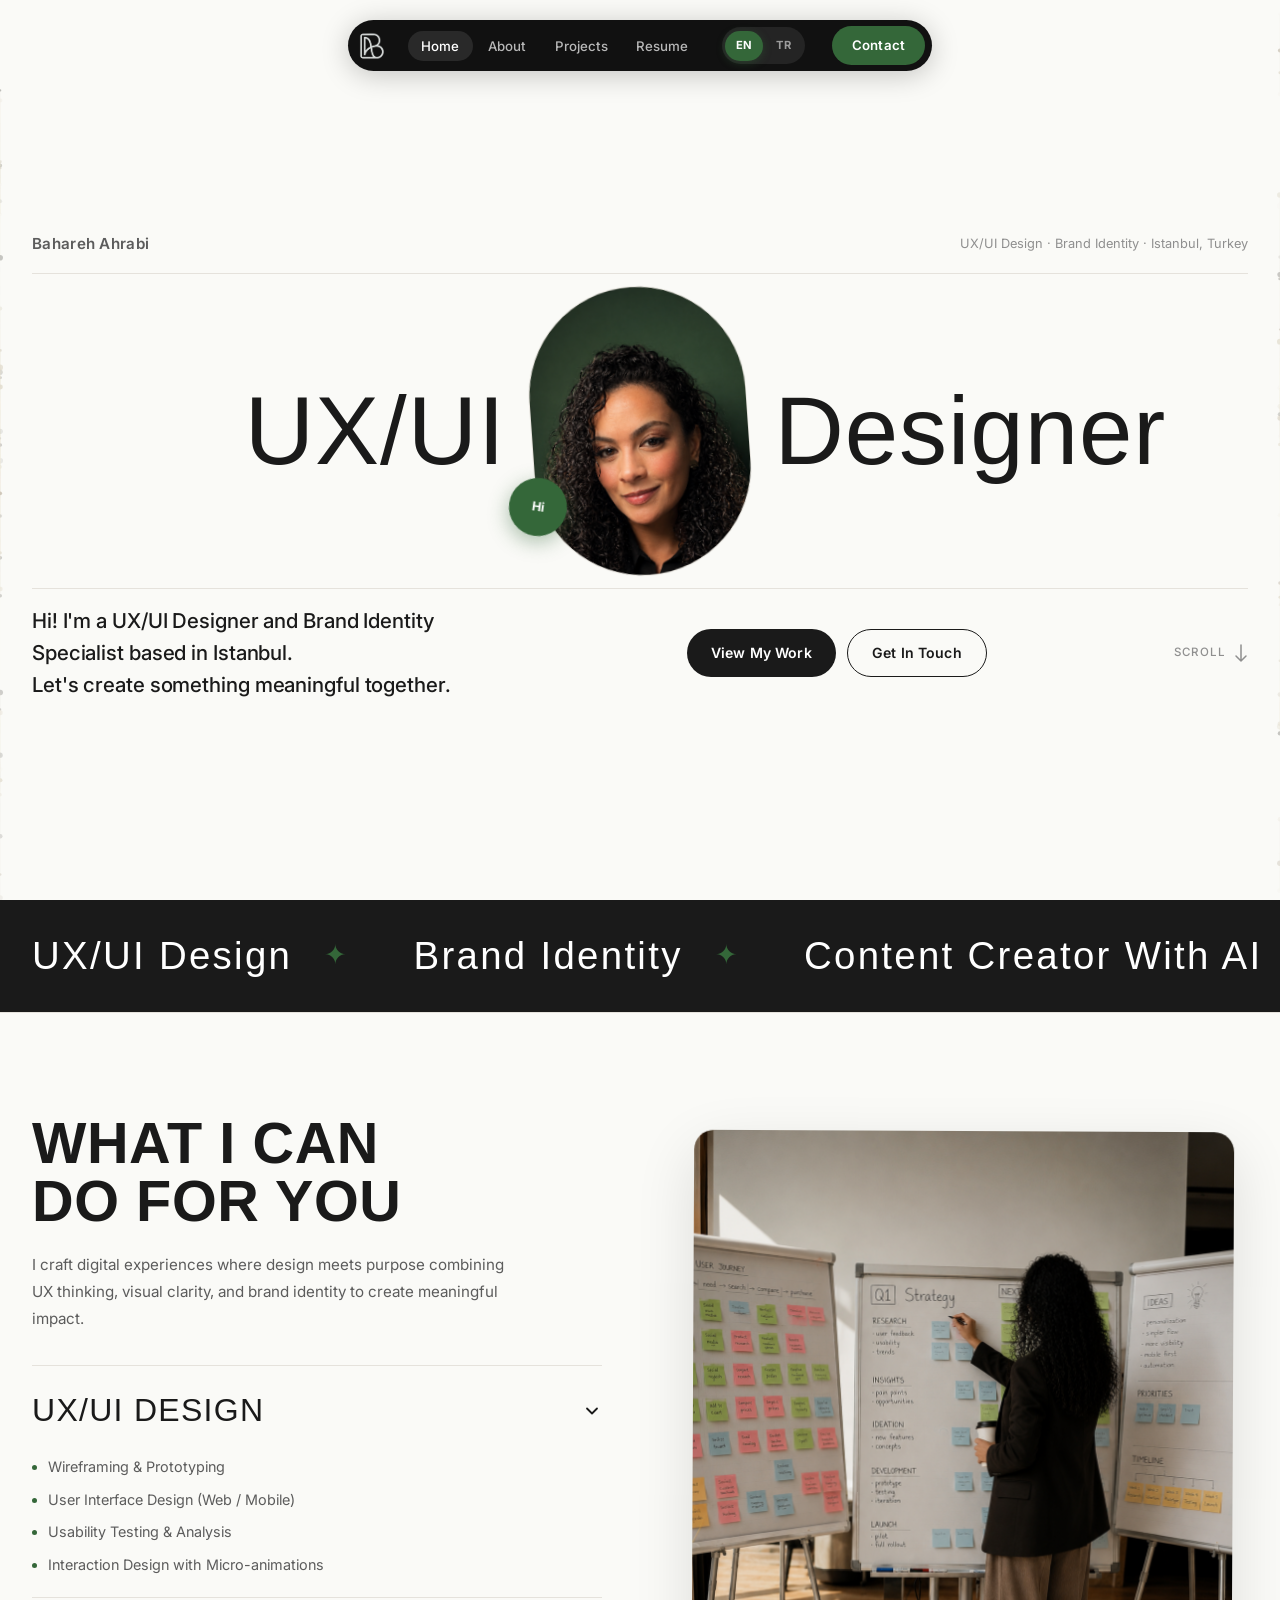
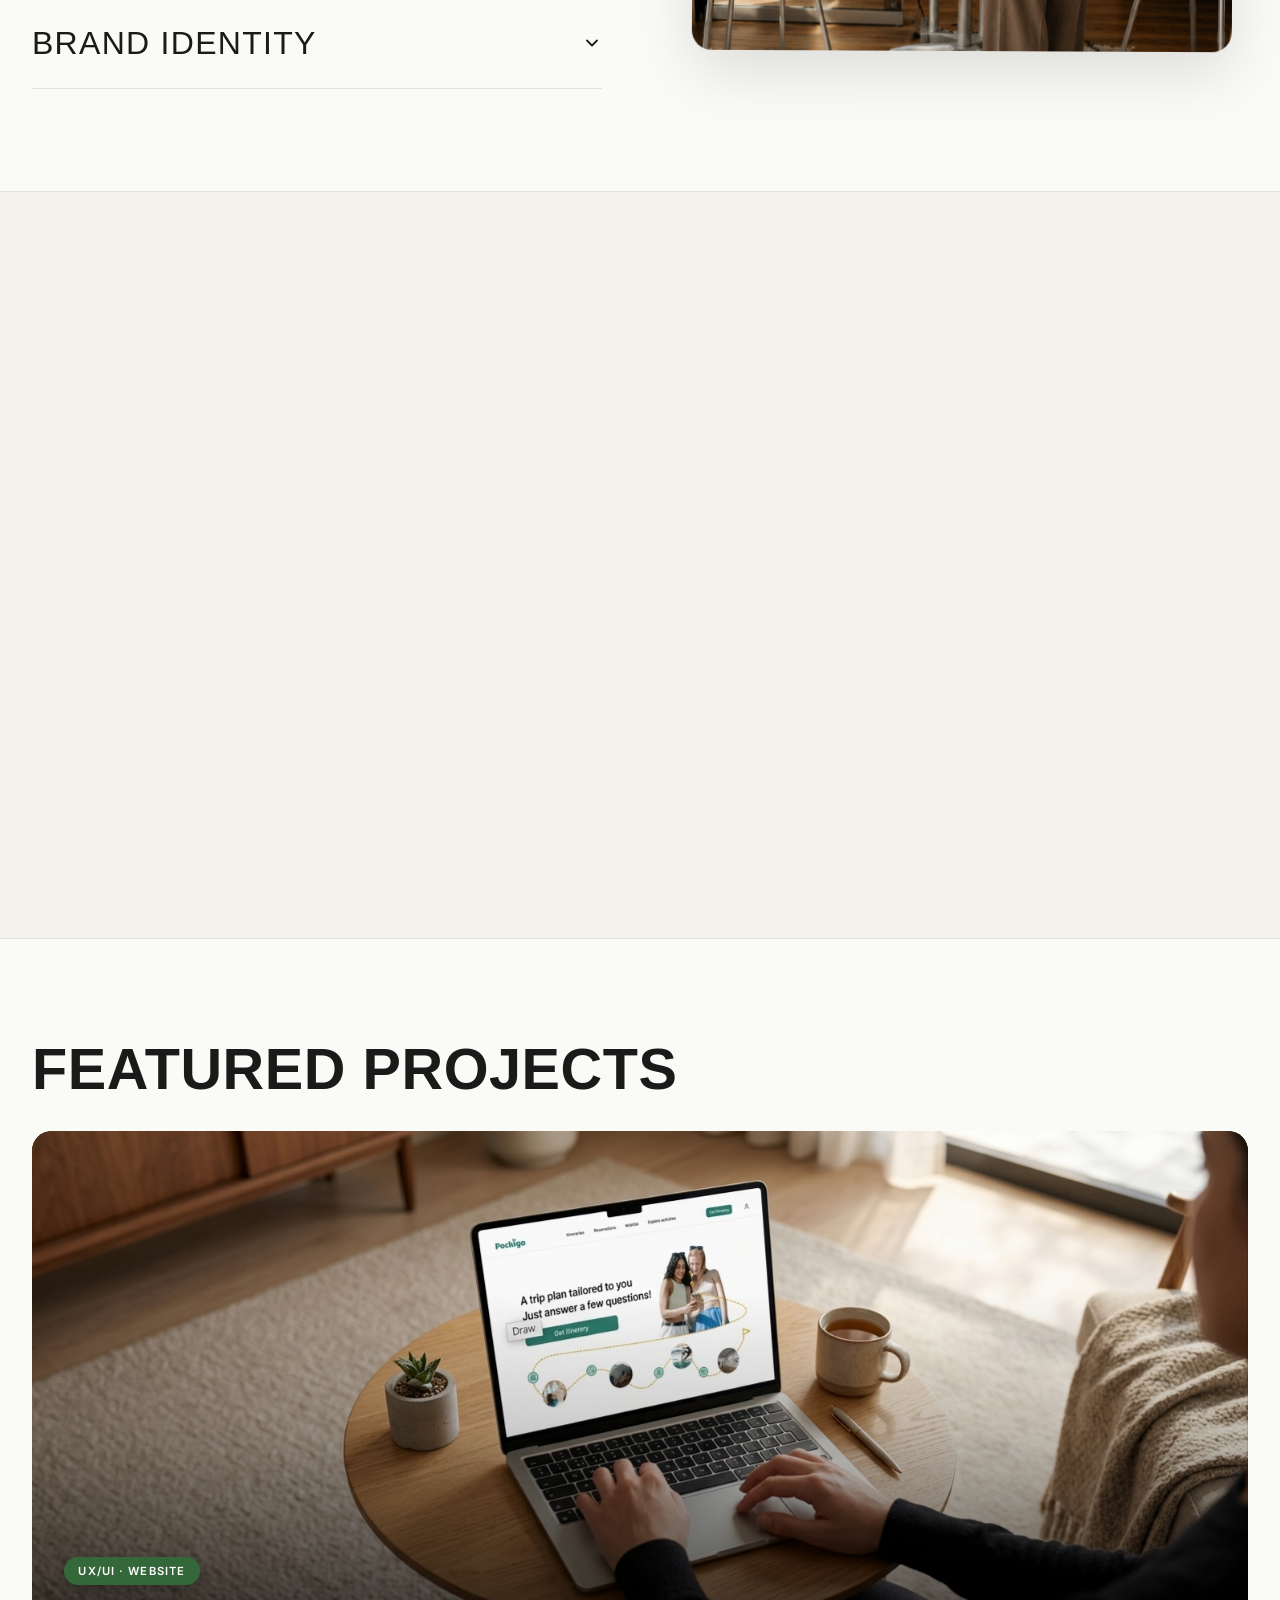
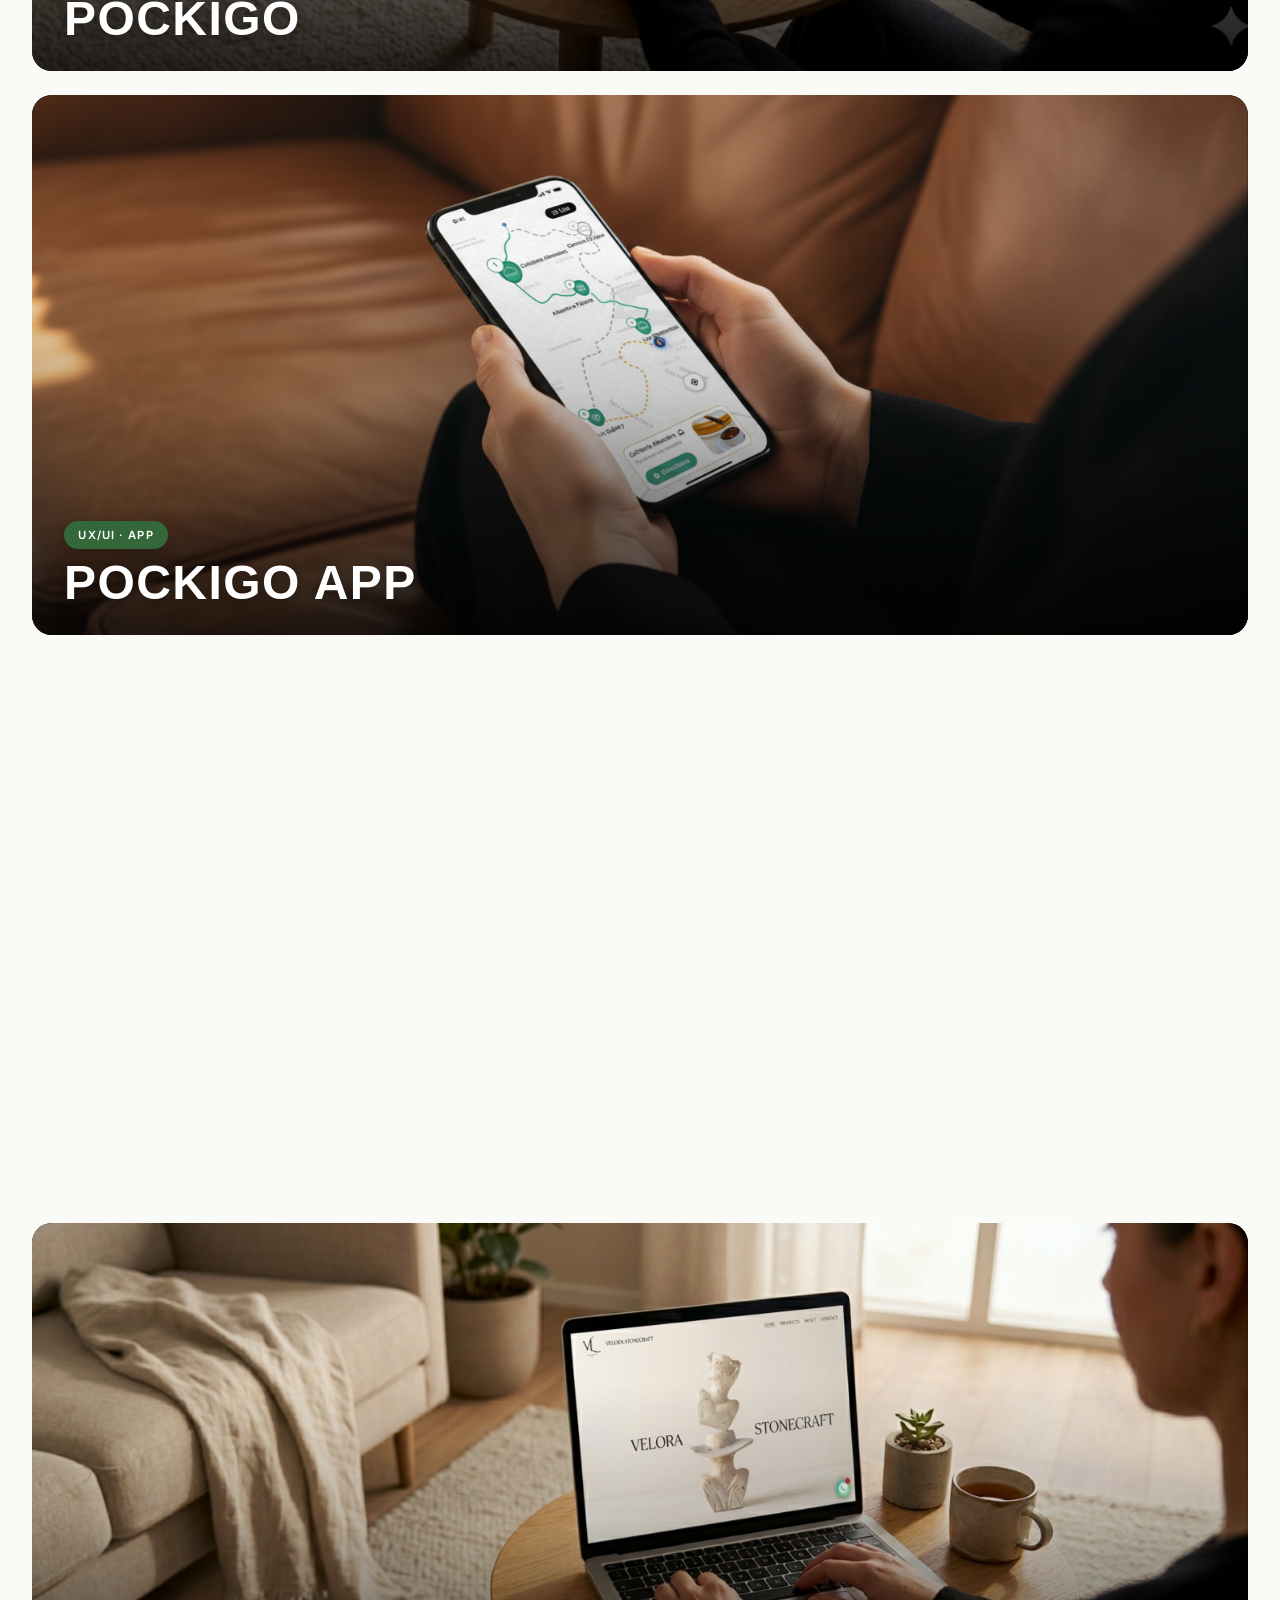
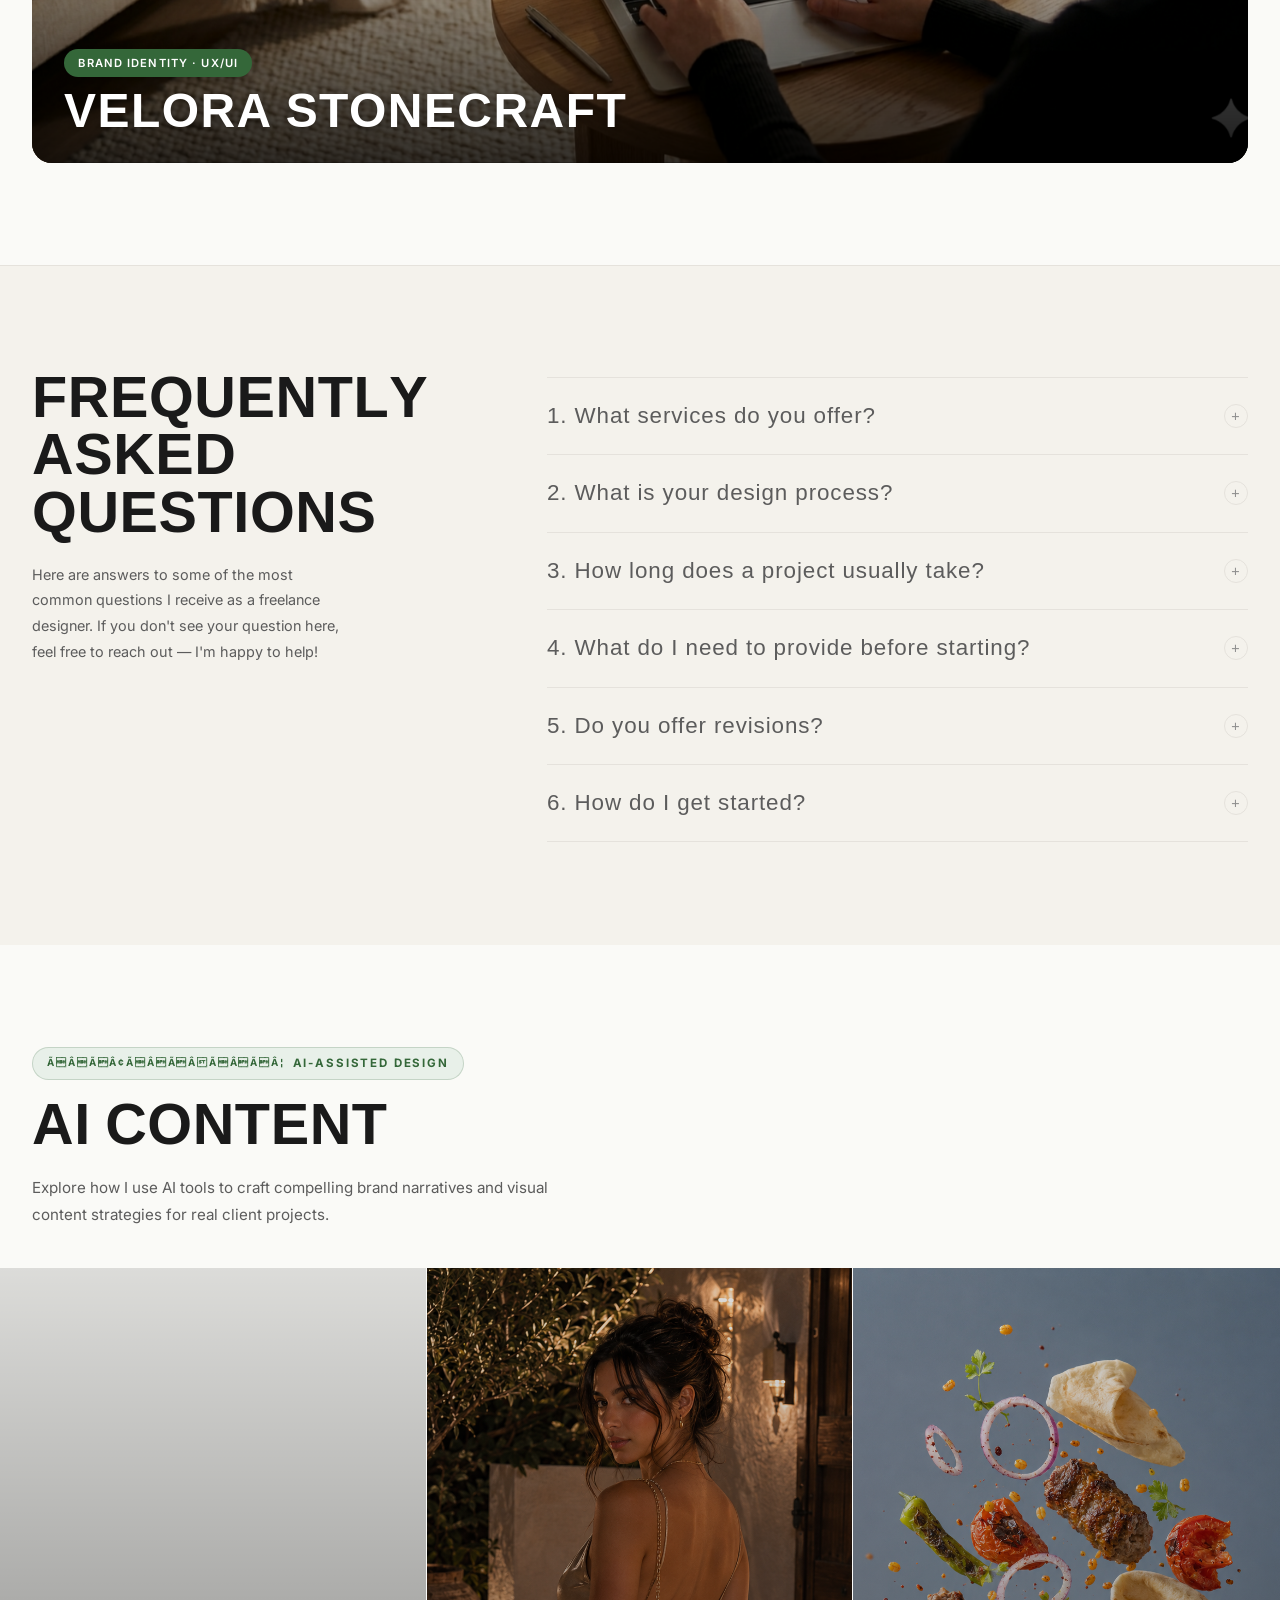
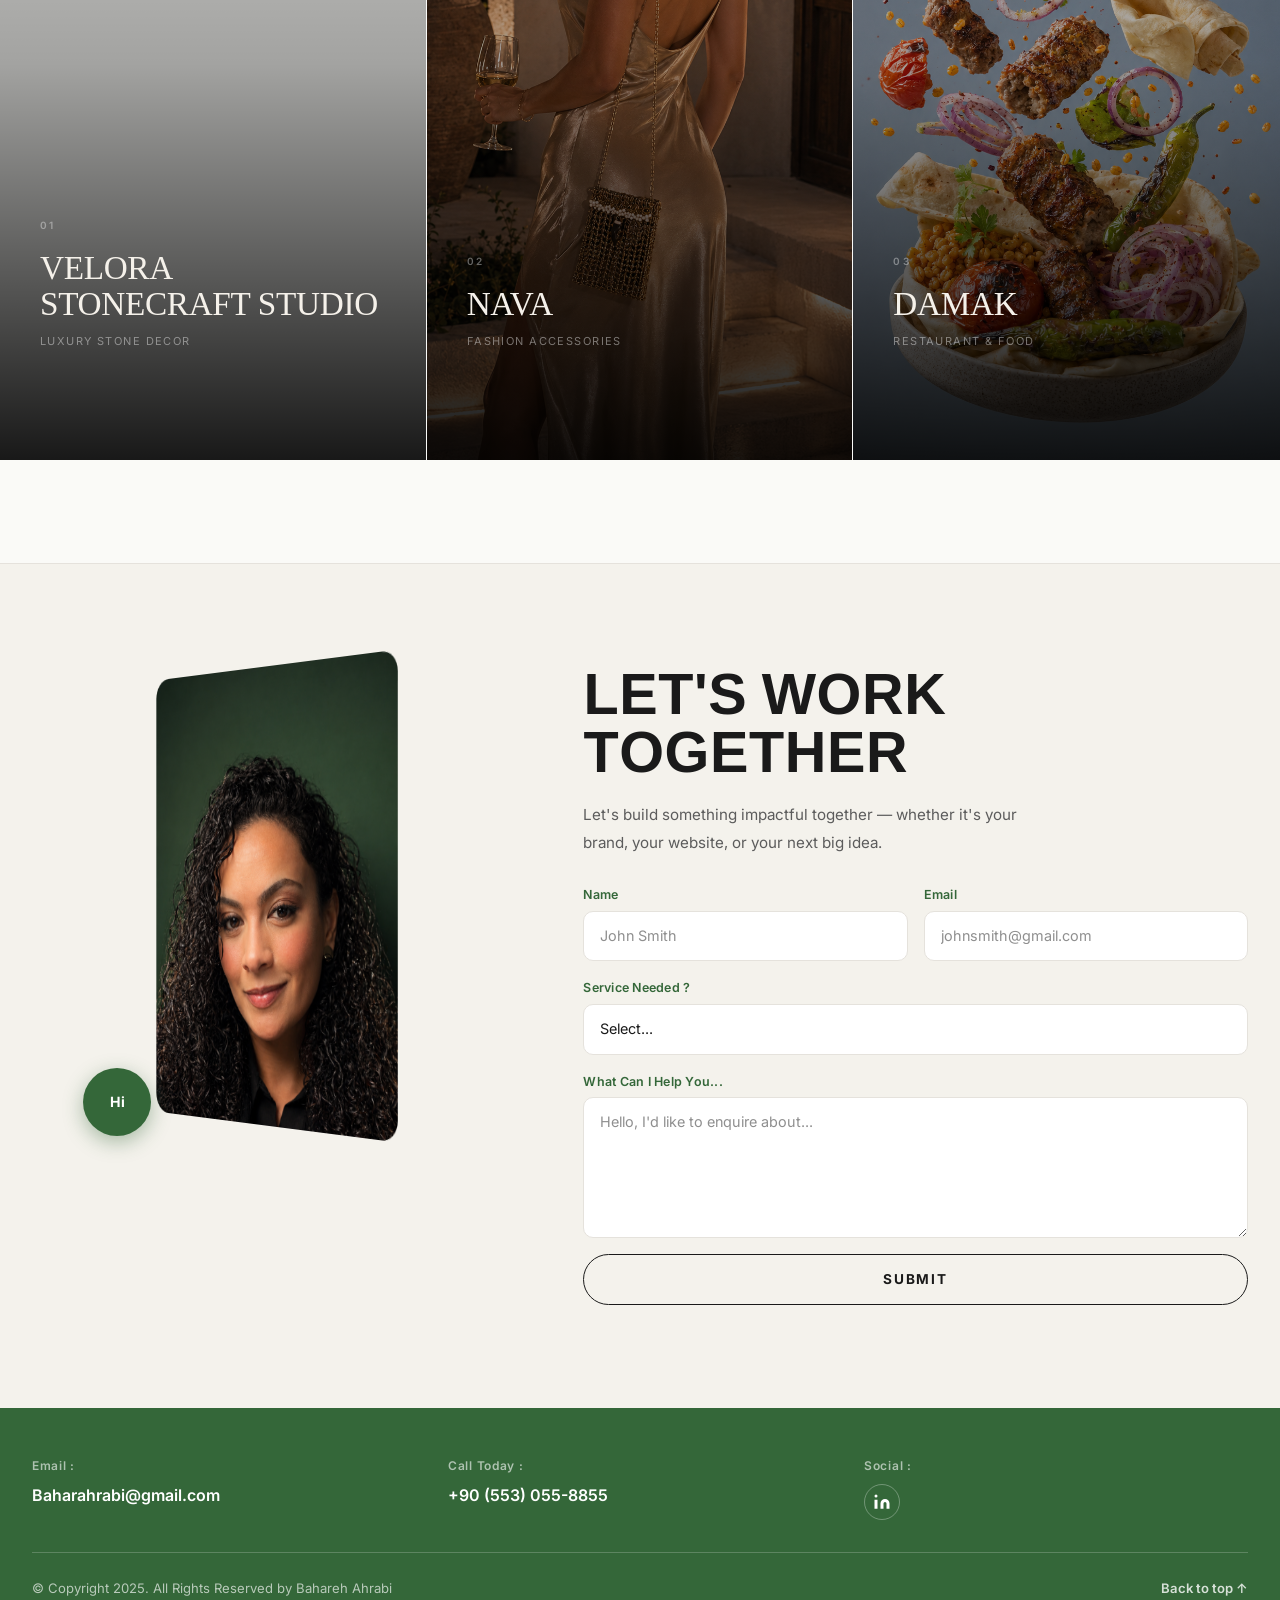
==== commit ad788114: "Replace AI CONTENT emoji cards with photo card layout (ai-index)" ====
--- a/index.html
+++ b/index.html
@@ -462,65 +462,46 @@
   <!-- ============================================================
        AI CONTENT — Creating with AI tools
   ============================================================ -->
-  <section class="section blog" id="blog" aria-label="AI Content Case Studies">
+  <section class="section" id="blog" aria-label="AI Content Case Studies">
     <div class="container">
       <div class="blog__header" data-reveal>
         <span class="ai-tag-eyebrow">AI-Assisted Design</span>
         <h2 class="section-heading">AI CONTENT</h2>
         <p class="blog__sub">Explore how I use AI tools to craft compelling brand narratives and visual content strategies for real client projects.</p>
       </div>
-      <ul class="blog__grid" data-reveal>
-
-        <li>
-          <div class="blog-card">
-            <figure class="blog-card__img" style="background: linear-gradient(135deg, #8B6F47, #C4956A, #E8C9A0); display:flex; align-items:center; justify-content:center; min-height:220px;">
-              <span style="font-size:3rem;">👗</span>
-            </figure>
-            <div class="blog-card__body">
-              <div class="blog-card__meta">
-                <span class="blog-card__tag">Fashion Accessories</span>
-              </div>
-              <h3 class="blog-card__title">NAVA — Fashion Content Strategy</h3>
-              <p class="blog-card__desc">AI-generated content for a luxury fashion accessories brand — from moodboards to campaign copy and social visuals.</p>
-              <a href="ai-content.html#nava" class="blog-card__link">View Case Study</a>
-            </div>
-          </div>
-        </li>
-
-        <li>
-          <div class="blog-card">
-            <figure class="blog-card__img" style="background: linear-gradient(135deg, #2C1810, #6B3A2A, #C17A4A); display:flex; align-items:center; justify-content:center; min-height:220px;">
-              <span style="font-size:3rem;">🍽️</span>
-            </figure>
-            <div class="blog-card__body">
-              <div class="blog-card__meta">
-                <span class="blog-card__tag">Restaurant &amp; Food</span>
-              </div>
-              <h3 class="blog-card__title">DAMAK — Restaurant Brand Storytelling</h3>
-              <p class="blog-card__desc">Crafting an authentic culinary identity through AI-assisted photography direction, menu design, and social campaigns.</p>
-              <a href="ai-content.html#damak" class="blog-card__link">View Case Study</a>
-            </div>
-          </div>
-        </li>
-
-        <li>
-          <div class="blog-card">
-            <figure class="blog-card__img" style="background: linear-gradient(135deg, #1F1E1B, #4A4843, #8C7A5F); display:flex; align-items:center; justify-content:center; min-height:220px;">
-              <span style="font-size:3rem;">🪨</span>
-            </figure>
-            <div class="blog-card__body">
-              <div class="blog-card__meta">
-                <span class="blog-card__tag">Luxury Stone Decor</span>
-              </div>
-              <h3 class="blog-card__title">Velora Stonecraft — Luxury Visual Content</h3>
-              <p class="blog-card__desc">Elevating a premium stone brand through AI-generated architectural visualizations, editorial photography, and refined brand voice.</p>
-              <a href="ai-content.html#velora" class="blog-card__link">View Case Study</a>
-            </div>
-          </div>
-        </li>
-
-      </ul>
-    </div>
+    </div>
+    <section class="ai-index">
+      <a href="ai-content.html#velora" class="ai-index__card">
+        <div class="ai-index__card-bg" style="background-image:url(assets/images/velora-ai-13-intro.jpg)"></div>
+        <div class="ai-index__card-overlay"></div>
+        <div class="ai-index__card-content">
+          <span class="ai-index__card-num">01</span>
+          <h3 class="ai-index__card-title">VELORA STONECRAFT STUDIO</h3>
+          <p class="ai-index__card-cat">Luxury Stone Decor</p>
+          <span class="ai-index__card-cta">View Case Study →</span>
+        </div>
+      </a>
+      <a href="ai-content.html#nava" class="ai-index__card">
+        <div class="ai-index__card-bg" style="background-image:url(assets/images/nava-cover.jpg)"></div>
+        <div class="ai-index__card-overlay"></div>
+        <div class="ai-index__card-content">
+          <span class="ai-index__card-num">02</span>
+          <h3 class="ai-index__card-title">NAVA</h3>
+          <p class="ai-index__card-cat">Fashion Accessories</p>
+          <span class="ai-index__card-cta">View Case Study →</span>
+        </div>
+      </a>
+      <a href="ai-content.html#damak" class="ai-index__card">
+        <div class="ai-index__card-bg" style="background-image:url(assets/images/damak-cover.png)"></div>
+        <div class="ai-index__card-overlay"></div>
+        <div class="ai-index__card-content">
+          <span class="ai-index__card-num">03</span>
+          <h3 class="ai-index__card-title">DAMAK</h3>
+          <p class="ai-index__card-cat">Restaurant &amp; Food</p>
+          <span class="ai-index__card-cta">View Case Study →</span>
+        </div>
+      </a>
+    </section>
   </section>
 
   <!-- ============================================================
--- a/styles.css
+++ b/styles.css
@@ -23,33 +23,33 @@
    VARIABLES
 ============================================================ */
 :root {
-  /* ÃÂ¢ÃÂÃÂÃÂ¢ÃÂÃÂ Backgrounds ÃÂ¢ÃÂÃÂÃÂ¢ÃÂÃÂ */
-  --bg:           #FAFAF7;          /* off-white ÃÂ¢ÃÂÃÂ body */
+  /* ÃÂÃÂ¢ÃÂÃÂÃÂÃÂÃÂÃÂ¢ÃÂÃÂÃÂÃÂ Backgrounds ÃÂÃÂ¢ÃÂÃÂÃÂÃÂÃÂÃÂ¢ÃÂÃÂÃÂÃÂ */
+  --bg:           #FAFAF7;          /* off-white ÃÂÃÂ¢ÃÂÃÂÃÂÃÂ body */
   --surface:      #FFFFFF;          /* card / elevated */
   --bg-alt:       #F4F2EC;          /* section alternation */
-  --bg-alt-soft:  #F7F6F3;          /* gentler alt ÃÂ¢ÃÂÃÂ kept for compat */
-
-  /* ÃÂ¢ÃÂÃÂÃÂ¢ÃÂÃÂ Borders ÃÂ¢ÃÂÃÂÃÂ¢ÃÂÃÂ */
+  --bg-alt-soft:  #F7F6F3;          /* gentler alt ÃÂÃÂ¢ÃÂÃÂÃÂÃÂ kept for compat */
+
+  /* ÃÂÃÂ¢ÃÂÃÂÃÂÃÂÃÂÃÂ¢ÃÂÃÂÃÂÃÂ Borders ÃÂÃÂ¢ÃÂÃÂÃÂÃÂÃÂÃÂ¢ÃÂÃÂÃÂÃÂ */
   --border:        #E5E2DC;
   --border-strong: #C9C5BC;
 
-  /* ÃÂ¢ÃÂÃÂÃÂ¢ÃÂÃÂ Text ÃÂ¢ÃÂÃÂÃÂ¢ÃÂÃÂ */
+  /* ÃÂÃÂ¢ÃÂÃÂÃÂÃÂÃÂÃÂ¢ÃÂÃÂÃÂÃÂ Text ÃÂÃÂ¢ÃÂÃÂÃÂÃÂÃÂÃÂ¢ÃÂÃÂÃÂÃÂ */
   --text:       #1A1A1A;
   --text-dim:   #5C5C5C;
   --text-muted: #8F8F8F;
 
-  /* ÃÂ¢ÃÂÃÂÃÂ¢ÃÂÃÂ Primary (Forest Green) ÃÂ¢ÃÂÃÂÃÂ¢ÃÂÃÂ */
-  --purple:        #346739;          /* Forest 600 ÃÂ¢ÃÂÃÂ main accent */
+  /* ÃÂÃÂ¢ÃÂÃÂÃÂÃÂÃÂÃÂ¢ÃÂÃÂÃÂÃÂ Primary (Forest Green) ÃÂÃÂ¢ÃÂÃÂÃÂÃÂÃÂÃÂ¢ÃÂÃÂÃÂÃÂ */
+  --purple:        #346739;          /* Forest 600 ÃÂÃÂ¢ÃÂÃÂÃÂÃÂ main accent */
   --purple-dim:    rgba(52,103,57,0.1);
-  --purple-lt:     #4F8E54;          /* Forest 500 ÃÂ¢ÃÂÃÂ focus/hover */
-  --purple-darker: #1F4423;          /* Forest 800 ÃÂ¢ÃÂÃÂ deep hover */
-  --purple-tint:   #E8F0E9;          /* Forest 50 ÃÂ¢ÃÂÃÂ soft fill */
-
-  /* ÃÂ¢ÃÂÃÂÃÂ¢ÃÂÃÂ Secondary (Warm Sand) ÃÂ¢ÃÂÃÂÃÂ¢ÃÂÃÂ */
+  --purple-lt:     #4F8E54;          /* Forest 500 ÃÂÃÂ¢ÃÂÃÂÃÂÃÂ focus/hover */
+  --purple-darker: #1F4423;          /* Forest 800 ÃÂÃÂ¢ÃÂÃÂÃÂÃÂ deep hover */
+  --purple-tint:   #E8F0E9;          /* Forest 50 ÃÂÃÂ¢ÃÂÃÂÃÂÃÂ soft fill */
+
+  /* ÃÂÃÂ¢ÃÂÃÂÃÂÃÂÃÂÃÂ¢ÃÂÃÂÃÂÃÂ Secondary (Warm Sand) ÃÂÃÂ¢ÃÂÃÂÃÂÃÂÃÂÃÂ¢ÃÂÃÂÃÂÃÂ */
   --accent-warm:      #C8956D;       /* highlights, badges */
   --accent-warm-soft: #F5E9DC;       /* gentle fill */
 
-  /* ÃÂ¢ÃÂÃÂÃÂ¢ÃÂÃÂ Semantic ÃÂ¢ÃÂÃÂÃÂ¢ÃÂÃÂ */
+  /* ÃÂÃÂ¢ÃÂÃÂÃÂÃÂÃÂÃÂ¢ÃÂÃÂÃÂÃÂ Semantic ÃÂÃÂ¢ÃÂÃÂÃÂÃÂÃÂÃÂ¢ÃÂÃÂÃÂÃÂ */
   --success: #22C55E;
   --warning: #F59E0B;
   --error:   #EF4444;
@@ -57,26 +57,26 @@
 
   --green:   #22C55E;                /* legacy alias for the pulsing dot */
 
-  /* ÃÂ¢ÃÂÃÂÃÂ¢ÃÂÃÂ Typography ÃÂ¢ÃÂÃÂÃÂ¢ÃÂÃÂ */
+  /* ÃÂÃÂ¢ÃÂÃÂÃÂÃÂÃÂÃÂ¢ÃÂÃÂÃÂÃÂ Typography ÃÂÃÂ¢ÃÂÃÂÃÂÃÂÃÂÃÂ¢ÃÂÃÂÃÂÃÂ */
   --font-hero: 'Benzin', 'Bebas Neue', Impact, sans-serif;
   --font-body: 'Gilroy', 'Inter', system-ui, -apple-system, sans-serif;
   --font-disp:    'Fraunces', 'Playfair Display', Georgia, serif;
   --font-serif:   'Fraunces', 'Playfair Display', Georgia, serif;
   --font-display: 'Fraunces', 'Playfair Display', Georgia, serif;  /* alias */
 
-  /* ÃÂ¢ÃÂÃÂÃÂ¢ÃÂÃÂ Layout ÃÂ¢ÃÂÃÂÃÂ¢ÃÂÃÂ */
+  /* ÃÂÃÂ¢ÃÂÃÂÃÂÃÂÃÂÃÂ¢ÃÂÃÂÃÂÃÂ Layout ÃÂÃÂ¢ÃÂÃÂÃÂÃÂÃÂÃÂ¢ÃÂÃÂÃÂÃÂ */
   --max-w:  1440px;
   --gutter: clamp(1rem, 3vw, 2rem);
   --ease:   cubic-bezier(0.25,0.1,0.25,1);
   --ease-o: cubic-bezier(0,0,0.2,1);
 }
-/* ÃÂ¢ÃÂÃÂÃÂ¢ÃÂÃÂ Global: all headings uppercase ÃÂ¢ÃÂÃÂÃÂ¢ÃÂÃÂ */
+/* ÃÂÃÂ¢ÃÂÃÂÃÂÃÂÃÂÃÂ¢ÃÂÃÂÃÂÃÂ Global: all headings uppercase ÃÂÃÂ¢ÃÂÃÂÃÂÃÂÃÂÃÂ¢ÃÂÃÂÃÂÃÂ */
 
 
 
 /* ============================================================
    QUIET-FOREST ACCENT TOUCHES (skill-recommended)
-   Use Warm Sand sparingly ÃÂ¢ÃÂÃÂ only on premium-feel highlights
+   Use Warm Sand sparingly ÃÂÃÂ¢ÃÂÃÂÃÂÃÂ only on premium-feel highlights
 ============================================================ */
 .hero__fullname { color: var(--accent-warm); font-weight: 600; }
 .hero__sep { color: var(--accent-warm); opacity: 0.5; }
@@ -103,7 +103,7 @@
 .section{padding-block:clamp(4rem,8vw,7rem)}
 
 /* ============================================================
-   TYPOGRAPHY ÃÂ¢ÃÂÃÂ section headings
+   TYPOGRAPHY ÃÂÃÂ¢ÃÂÃÂÃÂÃÂ section headings
 ============================================================ */
 .section-heading{
   font-family:var(--font-hero);
@@ -220,7 +220,7 @@
 .avail-badge__dot{width:8px;height:8px;border-radius:50%;background:var(--green);flex-shrink:0;box-shadow:0 0 6px var(--green)}
 
 /* ============================================================
-   NAVIGATION ÃÂ¢ÃÂÃÂ centered pill
+   NAVIGATION ÃÂÃÂ¢ÃÂÃÂÃÂÃÂ centered pill
 ============================================================ */
 .nav{
   position:fixed;
@@ -321,7 +321,7 @@
 .hero__scroll-link svg{animation:bounce-y 2s ease-in-out infinite}
 
 /* ============================================================
-   SERVICES ÃÂ¢ÃÂÃÂ accordion
+   SERVICES ÃÂÃÂ¢ÃÂÃÂÃÂÃÂ accordion
 ============================================================ */
 .services{background:var(--bg);border-top:1px solid var(--border)}
 .services__inner{display:grid;grid-template-columns:1fr 1fr;gap:clamp(2rem,6vw,5rem);align-items:start}
@@ -376,11 +376,11 @@
 .about__img-wrap:hover .about__img{transform:scale(1.03)}
 
 /* ============================================================
-   PROJECTS ÃÂ¢ÃÂÃÂ full-width stacked
+   PROJECTS ÃÂÃÂ¢ÃÂÃÂÃÂÃÂ full-width stacked
 ============================================================ */
 .projects{background:var(--bg);border-top:1px solid var(--border)}
 .projects__header{margin-bottom:2rem}
-.proj-stack{display:flex;flex-direction:column;gap:1.5rem;padding-inline:var(--gutter);max-width:var(--max-w);margin-inline:auto}
+.proj-stack{display:flex;flex-direction:column;gap:1.5rem;padding-inline:var(--gutter);max-width:var(--max-w);margin-inline:auto;overflow:hidden}
 
 .proj-stack-card{
   position:relative;
@@ -398,7 +398,7 @@
   box-shadow:0 24px 60px rgba(0,0,0,.18);
 }
 
-/* Image ÃÂ¢ÃÂÃÂ fill card; centered on the laptop/device */
+/* Image ÃÂÃÂ¢ÃÂÃÂÃÂÃÂ fill card; centered on the laptop/device */
 .proj-stack-card__bg{
   position:absolute;
   inset:0;
@@ -462,7 +462,7 @@
   text-shadow:0 1px 8px rgba(0,0,0,.4);
 }
 
-/* Dual-CTA project card (Velora ÃÂ¢ÃÂÃÂ Brand Identity + UX/UI) */
+/* Dual-CTA project card (Velora ÃÂÃÂ¢ÃÂÃÂÃÂÃÂ Brand Identity + UX/UI) */
 .proj-stack-card--dual { cursor: default; }
 .proj-stack-card--dual:hover .proj-stack-card__bg { transform: scale(1.02); }
 .proj-stack-card__ctas {
@@ -694,7 +694,7 @@
 .blog__sub{font-size:.95rem;color:var(--text-dim);line-height:1.8;max-width:52ch}
 .blog__grid{display:grid;grid-template-columns:repeat(2,1fr);gap:1.5rem}
 .ai-tag-eyebrow{display:inline-flex;align-items:center;gap:.5rem;font-size:.72rem;font-weight:700;letter-spacing:.16em;text-transform:uppercase;color:var(--purple);background:var(--purple-tint);border:1px solid rgba(52,103,57,.2);border-radius:999px;padding:.35rem .9rem;margin-bottom:1rem}
-.ai-tag-eyebrow::before{content:'ÃÂ¢ÃÂÃÂ¦';font-size:.85em}
+.ai-tag-eyebrow::before{content:'ÃÂÃÂ¢ÃÂÃÂÃÂÃÂ¦';font-size:.85em}
 .blog-card__img--placeholder{display:flex;align-items:center;justify-content:center;position:relative}
 .blog-card__placeholder-label{position:relative;z-index:1;font-size:.72rem;font-weight:600;letter-spacing:.14em;text-transform:uppercase;color:rgba(255,255,255,.7)}
 .blog-card__img-photo{width:100%;height:100%;object-fit:cover;display:block}
@@ -746,7 +746,7 @@
 .form-textarea{resize:vertical;min-height:120px;line-height:1.6}
 
 /* ============================================================
-   FOOTER ÃÂ¢ÃÂÃÂ purple
+   FOOTER ÃÂÃÂ¢ÃÂÃÂÃÂÃÂ purple
 ============================================================ */
 .footer{background:var(--purple);color:#fff}
 .footer__top{display:grid;grid-template-columns:repeat(3,1fr);gap:2rem;padding-top:3rem;padding-bottom:2rem}
@@ -775,10 +775,10 @@
 @keyframes bounce-y{0%,100%{transform:translateY(0)}50%{transform:translateY(5px)}}
 
 /* ============================================================
-   RESPONSIVE ÃÂ¢ÃÂÃÂ ÃÂ¢ÃÂÃÂ¤ 900px
-============================================================ */
-/* ============================================================
-   RESPONSIVE ÃÂ¢ÃÂÃÂ ÃÂ¢ÃÂÃÂ¤ 900px  (tablets)
+   RESPONSIVE ÃÂÃÂ¢ÃÂÃÂÃÂÃÂ ÃÂÃÂ¢ÃÂÃÂÃÂÃÂ¤ 900px
+============================================================ */
+/* ============================================================
+   RESPONSIVE ÃÂÃÂ¢ÃÂÃÂÃÂÃÂ ÃÂÃÂ¢ÃÂÃÂÃÂÃÂ¤ 900px  (tablets)
 ============================================================ */
 @media(max-width:900px){
   .hero__meta{display:none}
@@ -798,7 +798,7 @@
 }
 
 /* ============================================================
-   RESPONSIVE ÃÂ¢ÃÂÃÂ ÃÂ¢ÃÂÃÂ¤ 768px  (large phones / small tablets)
+   RESPONSIVE ÃÂÃÂ¢ÃÂÃÂÃÂÃÂ ÃÂÃÂ¢ÃÂÃÂÃÂÃÂ¤ 768px  (large phones / small tablets)
 ============================================================ */
 @media(max-width:768px){
   .section-heading{font-size:clamp(2rem,7vw,3rem)}
@@ -813,7 +813,7 @@
 }
 
 /* ============================================================
-   RESPONSIVE ÃÂ¢ÃÂÃÂ ÃÂ¢ÃÂÃÂ¤ 600px  (phones)
+   RESPONSIVE ÃÂÃÂ¢ÃÂÃÂÃÂÃÂ ÃÂÃÂ¢ÃÂÃÂÃÂÃÂ¤ 600px  (phones)
 ============================================================ */
 @media(max-width:600px){
   .nav__links{display:none}
@@ -849,7 +849,7 @@
 }
 
 /* ============================================================
-   RESPONSIVE ÃÂ¢ÃÂÃÂ ÃÂ¢ÃÂÃÂ¤ 480px  (small phones)
+   RESPONSIVE ÃÂÃÂ¢ÃÂÃÂÃÂÃÂ ÃÂÃÂ¢ÃÂÃÂÃÂÃÂ¤ 480px  (small phones)
 ============================================================ */
 @media(max-width:480px){
   :root{--gutter:1rem}
@@ -864,7 +864,23 @@
   .faq__q{font-size:clamp(1rem,4vw,1.2rem)}
 }
 
+/* ÃÂ¢ÃÂÃÂÃÂ¢ÃÂÃÂ Global: all headings uppercase ÃÂ¢ÃÂÃÂÃÂ¢ÃÂÃÂ */
+
 /* Ã¢ÂÂÃ¢ÂÂ Global: all headings uppercase Ã¢ÂÂÃ¢ÂÂ */
-
-/* ââ Global: all headings uppercase ââ */
 h1, h2, h3 { text-transform: uppercase; }
+
+/* ── AI Index Cards ─────────────────── */
+.ai-index{display:grid;grid-template-columns:repeat(3,1fr);height:88vh;min-height:540px;max-height:860px}
+.ai-index__card{position:relative;overflow:hidden;text-decoration:none;display:block;border-right:1px solid rgba(255,255,255,0.06)}
+.ai-index__card:last-child{border-right:none}
+.ai-index__card-bg{position:absolute;inset:0;background-size:cover;background-position:center;transition:transform .9s cubic-bezier(.25,.46,.45,.94)}
+.ai-index__card:hover .ai-index__card-bg{transform:scale(1.07)}
+.ai-index__card-overlay{position:absolute;inset:0;background:linear-gradient(to top,rgba(0,0,0,.90) 0%,rgba(0,0,0,.35) 50%,rgba(0,0,0,.12) 100%);transition:background .4s ease}
+.ai-index__card:hover .ai-index__card-overlay{background:linear-gradient(to top,rgba(0,0,0,.94) 0%,rgba(0,0,0,.45) 55%,rgba(0,0,0,.2) 100%)}
+.ai-index__card-content{position:absolute;bottom:0;left:0;right:0;padding:52px 40px}
+.ai-index__card-num{font-family:'Inter',sans-serif;font-size:10px;font-weight:600;letter-spacing:.24em;text-transform:uppercase;color:rgba(255,255,255,.38);display:block;margin-bottom:16px}
+.ai-index__card-title{font-family:'Fraunces',serif;font-size:clamp(24px,2.6vw,34px);font-weight:300;line-height:1.08;letter-spacing:-.01em;color:#f5f1ea;margin:0 0 10px}
+.ai-index__card-cat{font-family:'Inter',sans-serif;font-size:11px;font-weight:400;letter-spacing:.13em;text-transform:uppercase;color:rgba(255,255,255,.42);display:block;margin-bottom:28px}
+.ai-index__card-cta{font-family:'Inter',sans-serif;font-size:11px;font-weight:600;letter-spacing:.12em;text-transform:uppercase;color:#f5f1ea;display:inline-flex;align-items:center;gap:8px;border-bottom:1px solid rgba(255,255,255,.3);padding-bottom:4px;opacity:0;transform:translateY(10px);transition:opacity .35s ease,transform .35s ease}
+.ai-index__card:hover .ai-index__card-cta{opacity:1;transform:translateY(0)}
+@media(max-width:900px){.ai-index{grid-template-columns:1fr;height:auto;max-height:none}.ai-index__card{height:60vw;min-height:300px;border-right:none;border-bottom:1px solid rgba(255,255,255,.06)}.ai-index__card:last-child{border-bottom:none}.ai-index__card-cta{opacity:1;transform:none}}
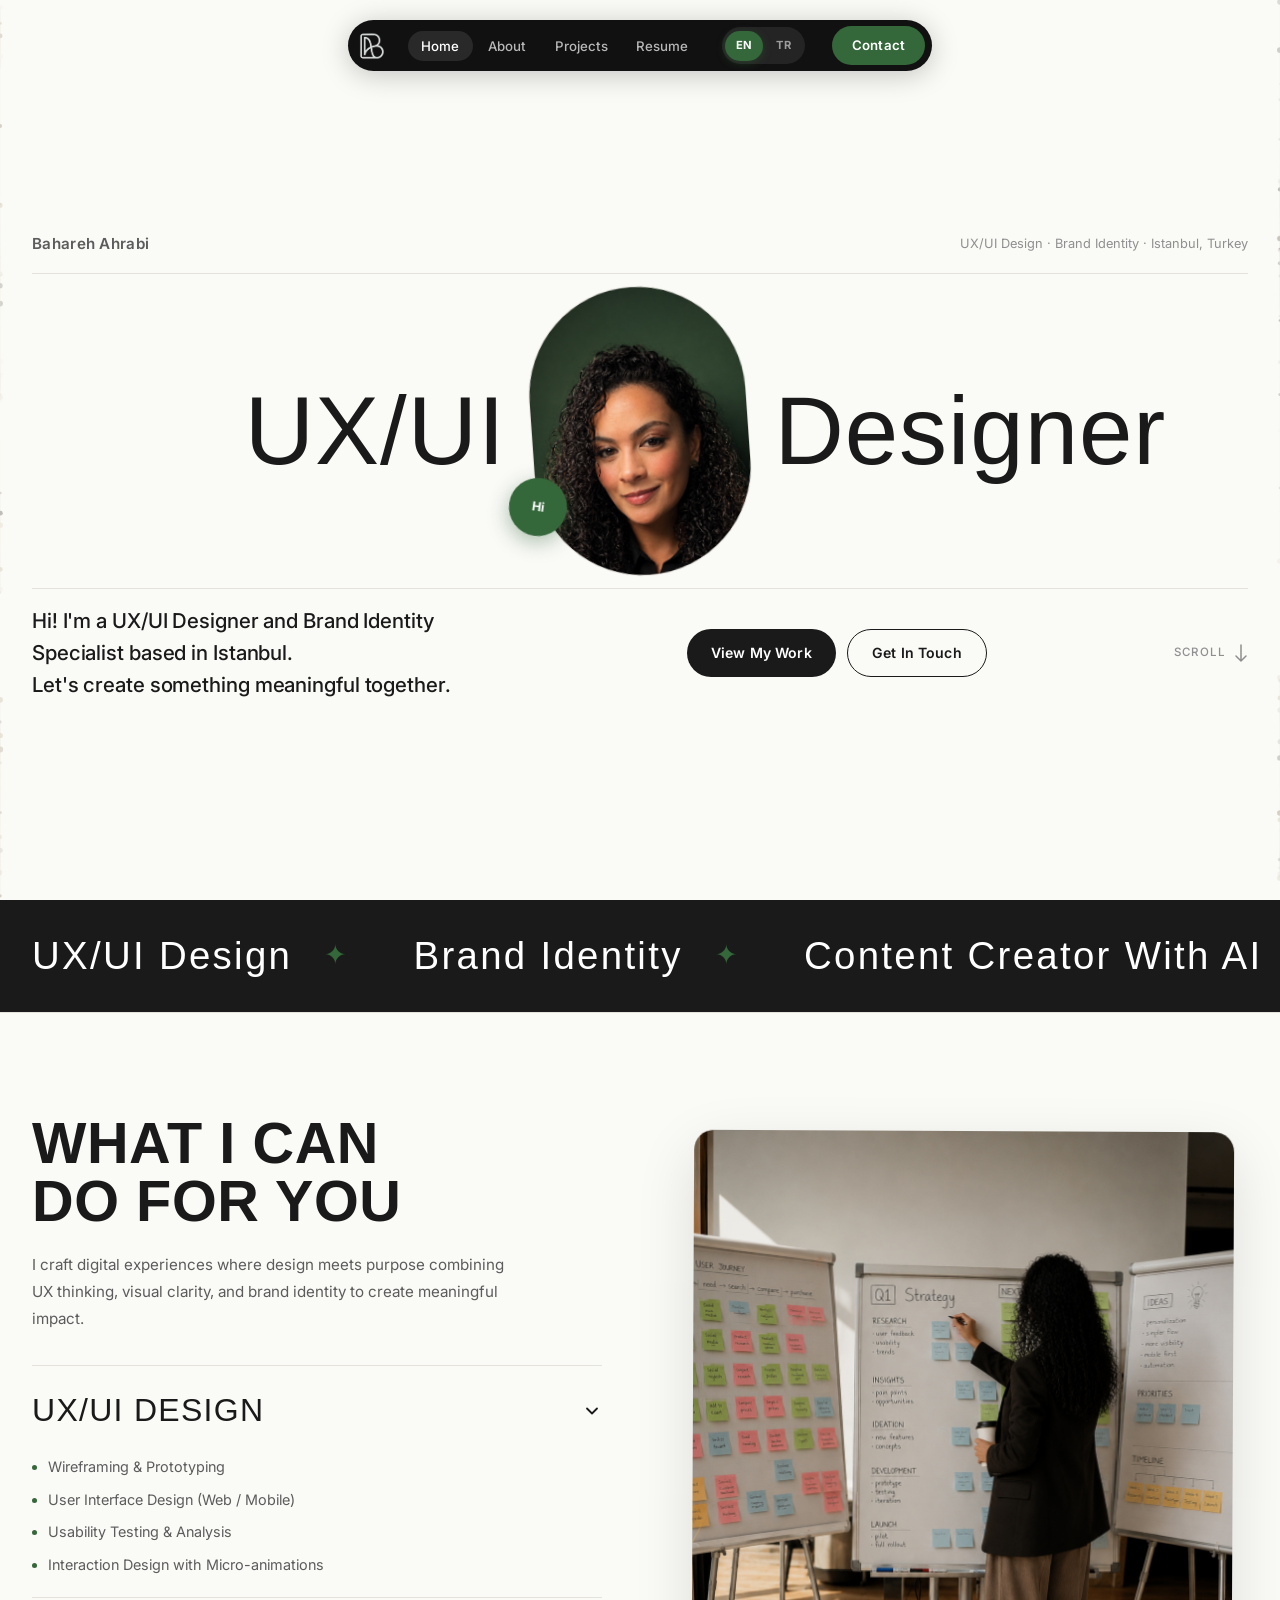
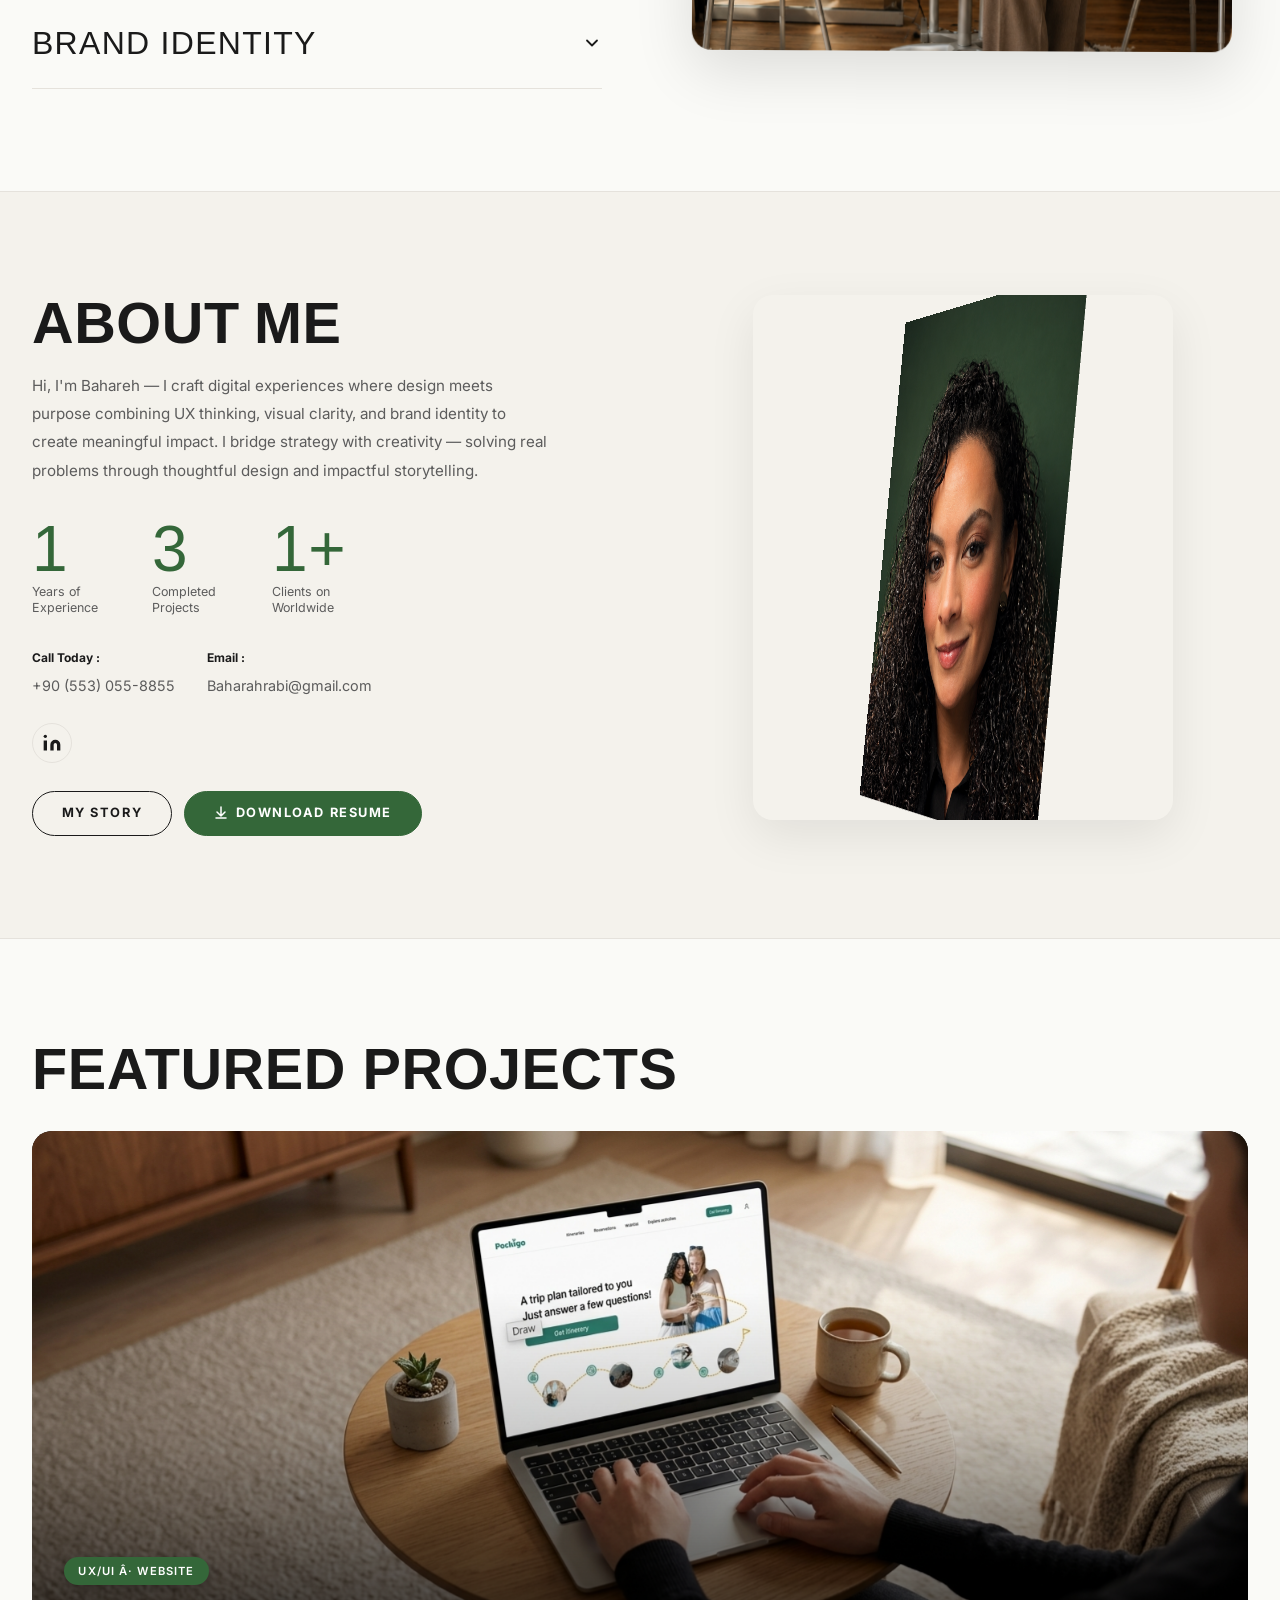
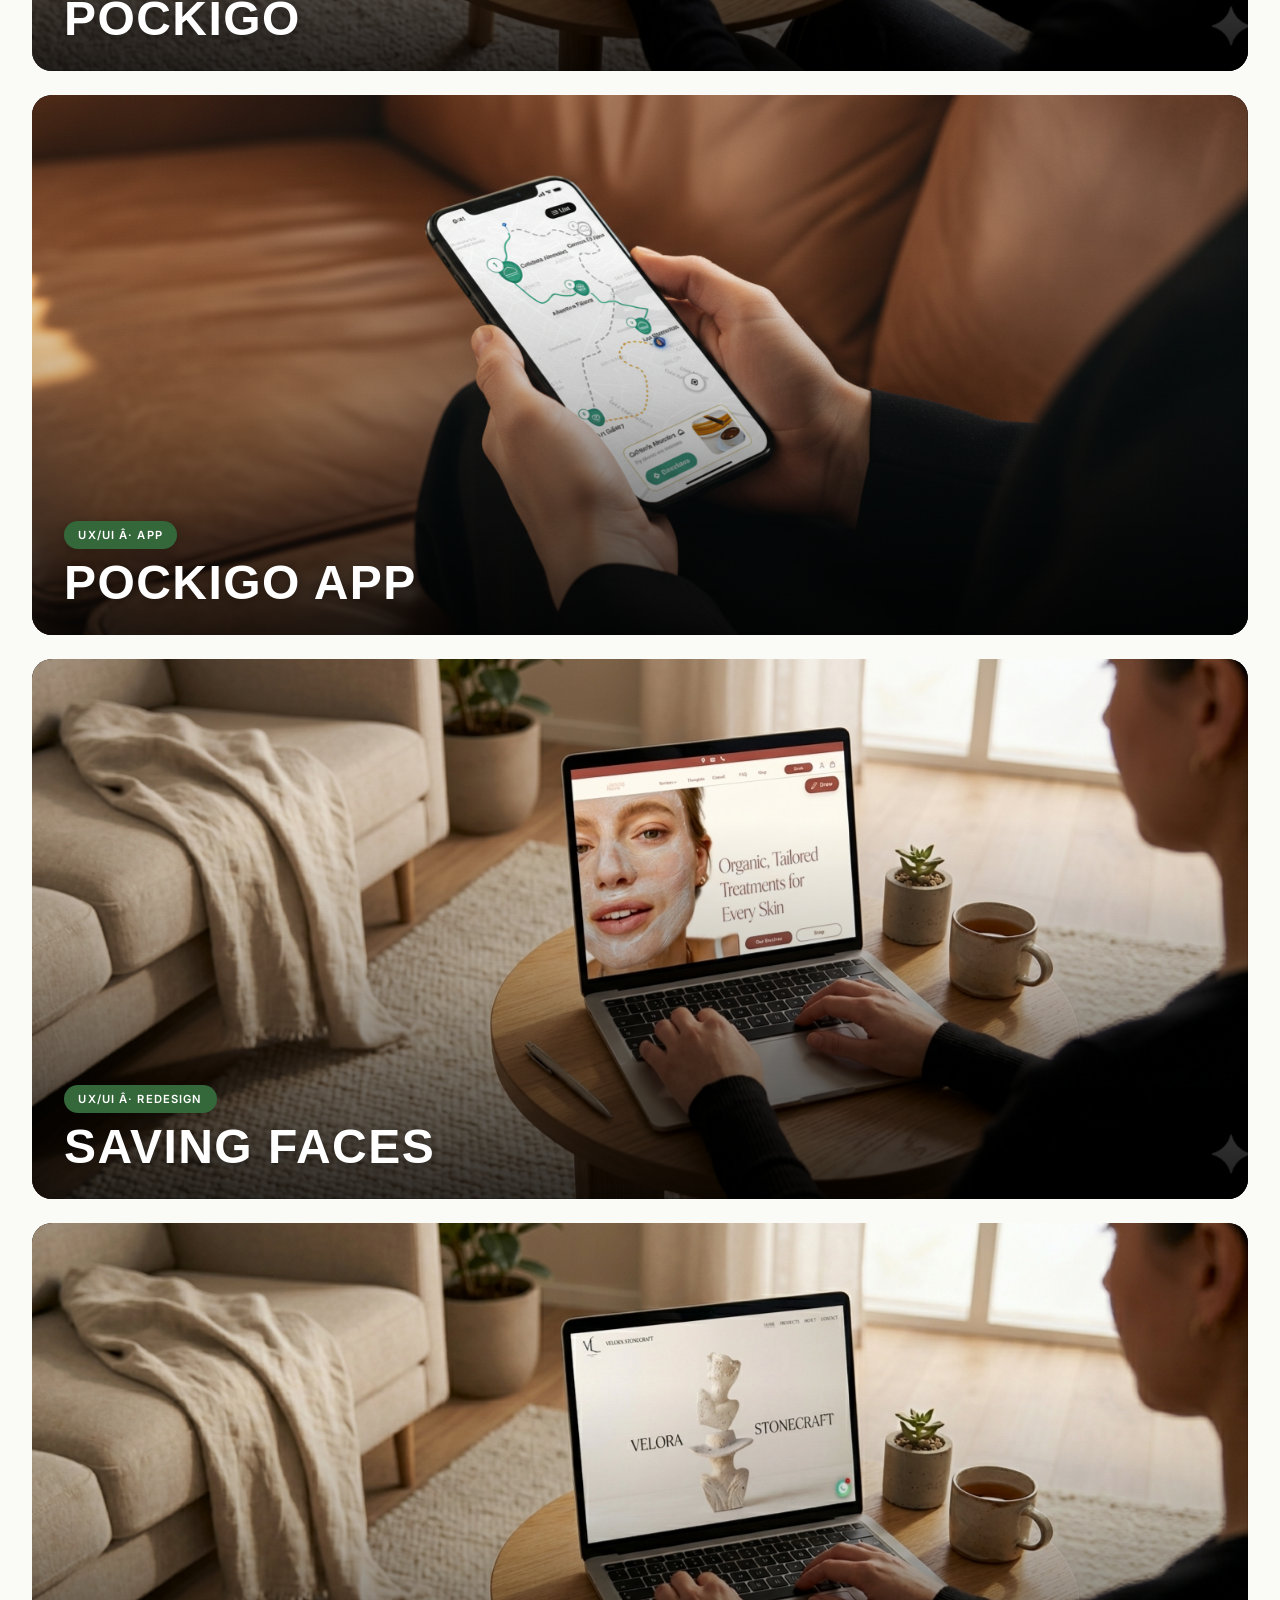
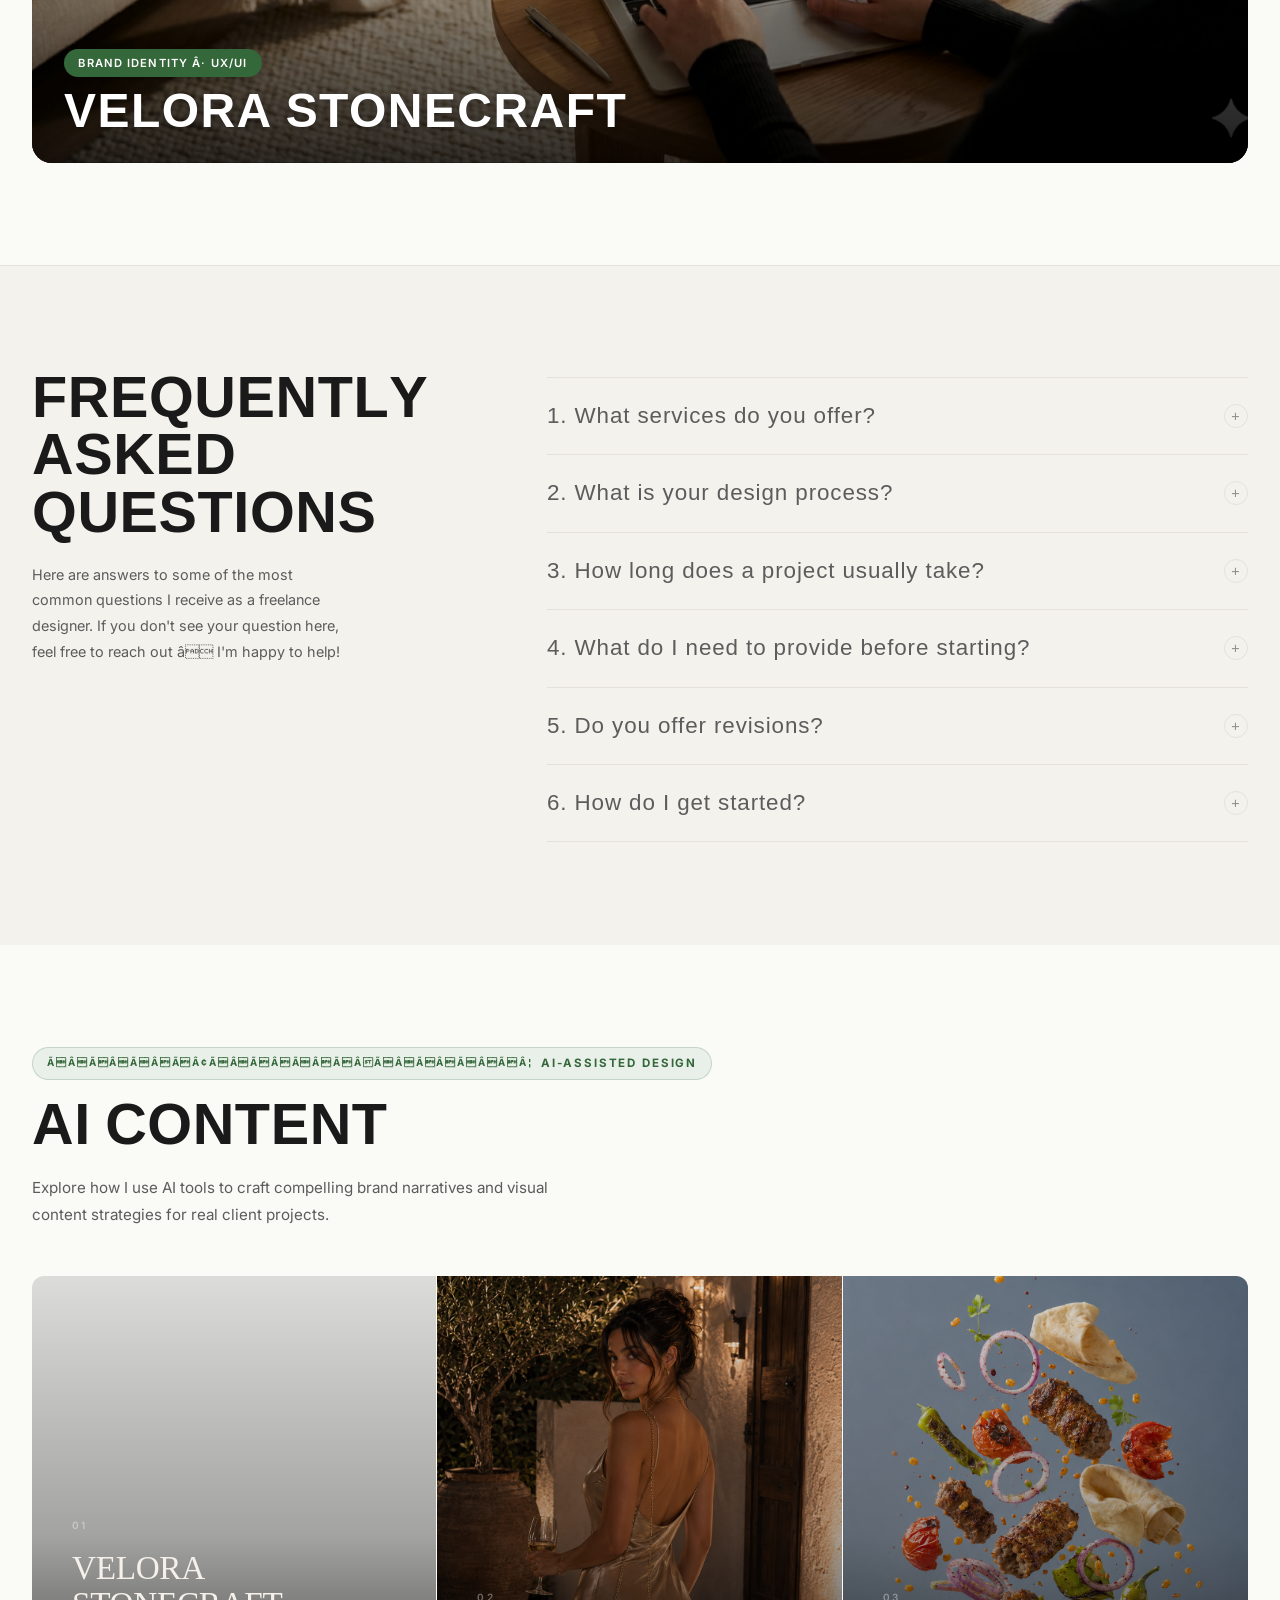
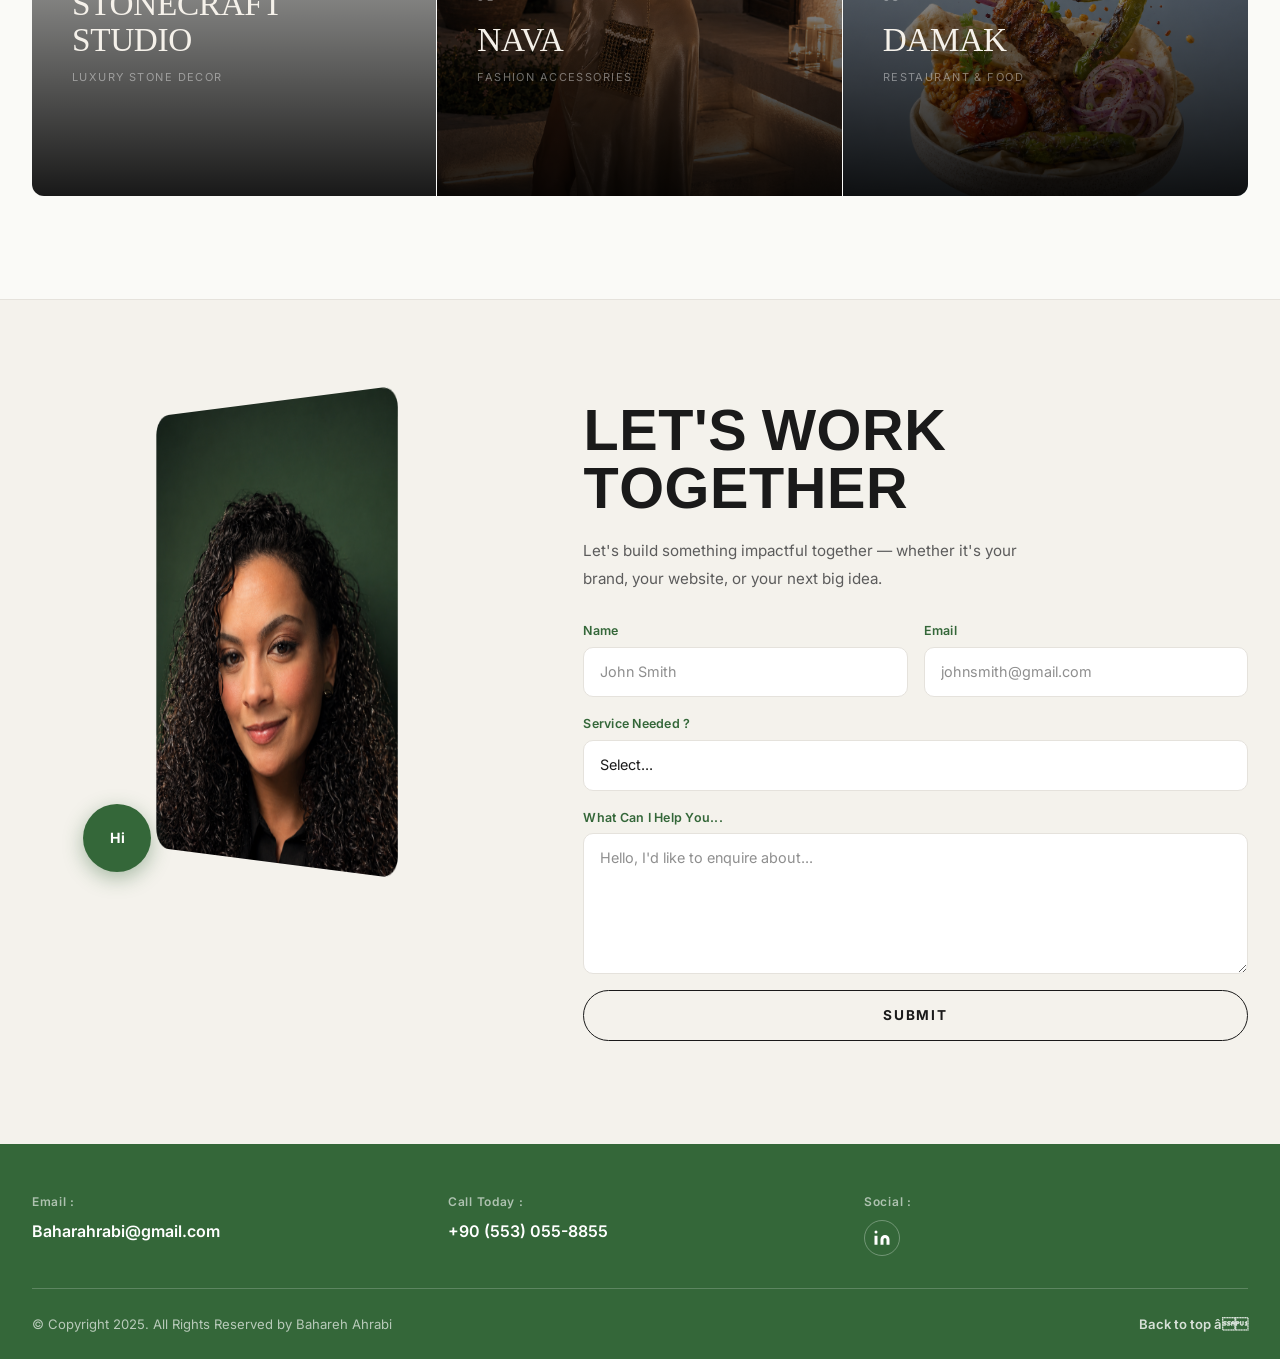
==== commit ffe0f1f2: "fix: move ai-index inside container for alignment with section heading" ====
--- a/index.html
+++ b/index.html
@@ -3,8 +3,8 @@
 <head>
   <meta charset="UTF-8" />
   <meta name="viewport" content="width=device-width, initial-scale=1.0" />
-  <meta name="description" content="Bahareh Ahrabi — UX/UI Designer & Brand Identity based in Istanbul, Turkey." />
-  <title>Bahareh Ahrabi — UX/UI Designer & Brand Identity</title>
+  <meta name="description" content="Bahareh Ahrabi â UX/UI Designer & Brand Identity based in Istanbul, Turkey." />
+  <title>Bahareh Ahrabi â UX/UI Designer & Brand Identity</title>
   <link rel="preconnect" href="https://fonts.googleapis.com" />
   <link rel="preconnect" href="https://fonts.gstatic.com" crossorigin />
   <link href="https://fonts.googleapis.com/css2?family=Fraunces:ital,opsz,wght@0,9..144,400;0,9..144,700;1,9..144,700&family=Inter:wght@400;500;600;700&display=swap" rel="stylesheet" />
@@ -47,7 +47,7 @@
   </div>
 
   <!-- ============================================================
-       NAVIGATION — centered pill
+       NAVIGATION â centered pill
   ============================================================ -->
   <nav class="nav" id="nav" role="navigation" aria-label="Main navigation">
     <div class="nav__pill">
@@ -81,7 +81,7 @@
   </nav>
 
   <!-- ============================================================
-       HERO — editorial split
+       HERO â editorial split
   ============================================================ -->
   <section class="hero" id="hero" aria-label="Introduction" style="position:relative;">
     <canvas id="heroCanvas" aria-hidden="true" style="position:absolute;inset:0;width:100%;height:100%;pointer-events:none;z-index:0;opacity:.55;"></canvas>
@@ -91,9 +91,9 @@
         <span class="hero__fullname">Bahareh Ahrabi</span>
         <div class="hero__meta" data-i18n="hero.location">
           <span>UX/UI Design</span>
-          <span class="hero__sep">·</span>
+          <span class="hero__sep">Â·</span>
           <span>Brand Identity</span>
-          <span class="hero__sep">·</span>
+          <span class="hero__sep">Â·</span>
           <span>Istanbul, Turkey</span>
         </div>
       </div>
@@ -111,7 +111,7 @@
         <span class="hero__word hero__word--r" aria-hidden="true">Designer</span>
       </div>
 
-      <h1 class="visually-hidden">Bahareh Ahrabi — UX/UI Designer &amp; Brand Identity</h1>
+      <h1 class="visually-hidden">Bahareh Ahrabi â UX/UI Designer &amp; Brand Identity</h1>
 
       <div class="hero__btmrow" data-reveal data-delay="120">
         <p class="hero__tagline" data-i18n="hero.tagline">Hi! I'm a UX/UI Designer and Brand Identity Specialist based in Istanbul.<br>Let's create something meaningful together.</p>
@@ -148,7 +148,7 @@
   </div>
 
   <!-- ============================================================
-       SERVICES — accordion
+       SERVICES â accordion
   ============================================================ -->
   <section class="section services" id="services" aria-label="Services">
     <div class="container services__inner">
@@ -209,7 +209,7 @@
       <div class="about__left" data-reveal>
         <h2 class="section-heading">ABOUT ME</h2>
         <p class="about__bio" data-i18n="about.bio">
-          Hi, I'm Bahareh — I craft digital experiences where design meets purpose combining UX thinking, visual clarity, and brand identity to create meaningful impact. I bridge strategy with creativity — solving real problems through thoughtful design and impactful storytelling.
+          Hi, I'm Bahareh â I craft digital experiences where design meets purpose combining UX thinking, visual clarity, and brand identity to create meaningful impact. I bridge strategy with creativity â solving real problems through thoughtful design and impactful storytelling.
         </p>
 
         <div class="about__stats">
@@ -270,7 +270,7 @@
   </section>
 
   <!-- ============================================================
-       PROJECTS — full-width stacked cards
+       PROJECTS â full-width stacked cards
   ============================================================ -->
   <section class="section projects" id="projects" aria-label="Featured Projects">
     <div class="container projects__header" data-reveal>
@@ -286,15 +286,15 @@
             <img src="assets/images/Pockigo-Website.png" alt="Pockigo Website Design" class="proj-stack-card__bg">
             <div class="proj-stack-card__overlay"></div>
             <div class="proj-stack-card__content">
-              <span class="proj-pill">UX/UI · Website</span>
+              <span class="proj-pill">UX/UI Â· Website</span>
               <h3 class="proj-stack-card__title">POCKIGO</h3>
             </div>
           </a>
           <div class="proj-flip__back">
-            <span class="proj-flip__back-pill">UX/UI · Website</span>
+            <span class="proj-flip__back-pill">UX/UI Â· Website</span>
             <h3 class="proj-flip__back-title">POCKIGO</h3>
             <p class="proj-flip__back-desc">A travel planning platform that creates personalised itineraries based on users' preferences and needs.</p>
-            <a href="pockigo-website.html" class="btn-pill-outline" style="color:#fff;border-color:rgba(255,255,255,.4);">View Case Study →</a>
+            <a href="pockigo-website.html" class="btn-pill-outline" style="color:#fff;border-color:rgba(255,255,255,.4);">View Case Study â</a>
           </div>
         </div>
       </div>
@@ -306,15 +306,15 @@
             <img src="assets/images/Pockigo - Application.png" alt="Pockigo Mobile App" class="proj-stack-card__bg">
             <div class="proj-stack-card__overlay"></div>
             <div class="proj-stack-card__content">
-              <span class="proj-pill">UX/UI · App</span>
+              <span class="proj-pill">UX/UI Â· App</span>
               <h3 class="proj-stack-card__title">POCKIGO APP</h3>
             </div>
           </a>
           <div class="proj-flip__back">
-            <span class="proj-flip__back-pill">UX/UI · App</span>
+            <span class="proj-flip__back-pill">UX/UI Â· App</span>
             <h3 class="proj-flip__back-title">POCKIGO APP</h3>
             <p class="proj-flip__back-desc">Mobile companion for tracking and adapting itineraries in real time while travelling.</p>
-            <a href="pockigo-app.html" class="btn-pill-outline" style="color:#fff;border-color:rgba(255,255,255,.4);">View Case Study →</a>
+            <a href="pockigo-app.html" class="btn-pill-outline" style="color:#fff;border-color:rgba(255,255,255,.4);">View Case Study â</a>
           </div>
         </div>
       </div>
@@ -326,15 +326,15 @@
             <img src="assets/images/Saving Faces - Redesign Website.png" alt="Saving Faces Redesign" class="proj-stack-card__bg">
             <div class="proj-stack-card__overlay"></div>
             <div class="proj-stack-card__content">
-              <span class="proj-pill">UX/UI · Redesign</span>
+              <span class="proj-pill">UX/UI Â· Redesign</span>
               <h3 class="proj-stack-card__title">SAVING FACES</h3>
             </div>
           </a>
           <div class="proj-flip__back">
-            <span class="proj-flip__back-pill">UX/UI · Redesign</span>
+            <span class="proj-flip__back-pill">UX/UI Â· Redesign</span>
             <h3 class="proj-flip__back-title">SAVING FACES</h3>
             <p class="proj-flip__back-desc">A boutique skincare studio's website redesigned for clarity, trust, and a seamless booking experience.</p>
-            <a href="saving-faces.html" class="btn-pill-outline" style="color:#fff;border-color:rgba(255,255,255,.4);">View Case Study →</a>
+            <a href="saving-faces.html" class="btn-pill-outline" style="color:#fff;border-color:rgba(255,255,255,.4);">View Case Study â</a>
           </div>
         </div>
       </div>
@@ -346,14 +346,14 @@
             <img src="assets/images/Velora stonecraft.png" alt="Velora Stonecraft" class="proj-stack-card__bg">
             <div class="proj-stack-card__overlay"></div>
             <div class="proj-stack-card__content">
-              <span class="proj-pill">Brand Identity · UX/UI</span>
+              <span class="proj-pill">Brand Identity Â· UX/UI</span>
               <h3 class="proj-stack-card__title">VELORA STONECRAFT</h3>
             </div>
           </div>
           <div class="proj-flip__back">
-            <span class="proj-flip__back-pill">Brand Identity · UX/UI</span>
+            <span class="proj-flip__back-pill">Brand Identity Â· UX/UI</span>
             <h3 class="proj-flip__back-title">VELORA STONECRAFT</h3>
-            <p class="proj-flip__back-desc">A Tehran-based luxury stone-sculpture atelier — full brand identity system and a quiet, photography-led website to match.</p>
+            <p class="proj-flip__back-desc">A Tehran-based luxury stone-sculpture atelier â full brand identity system and a quiet, photography-led website to match.</p>
             <div class="proj-flip__back-ctas">
               <a href="velora-stonecraft.html" class="proj-card-cta">Brand Identity <svg width="12" height="12" viewBox="0 0 14 14" fill="none"><path d="M2 7h10M12 7L8 3M12 7L8 11" stroke="currentColor" stroke-width="1.5" stroke-linecap="round" stroke-linejoin="round"/></svg></a>
               <a href="velora-stonecraft-ux.html" class="proj-card-cta">UX/UI Website <svg width="12" height="12" viewBox="0 0 14 14" fill="none"><path d="M2 7h10M12 7L8 3M12 7L8 11" stroke="currentColor" stroke-width="1.5" stroke-linecap="round" stroke-linejoin="round"/></svg></a>
@@ -371,10 +371,10 @@
             </div>
           </a>
           <div class="proj-flip__back">
-            <span class="proj-flip__back-pill">AI · Content Creation</span>
+            <span class="proj-flip__back-pill">AI Â· Content Creation</span>
             <h3 class="proj-flip__back-title">AI CONTENT CREATOR</h3>
-            <p class="proj-flip__back-desc">AI-generated visual content for fashion accessories, restaurant identity, and luxury stone sculpture — produced with Midjourney.</p>
-            <a href="ai-content.html" class="btn-pill-outline" style="color:#fff;border-color:rgba(255,255,255,.4);">View Case Study →</a>
+            <p class="proj-flip__back-desc">AI-generated visual content for fashion accessories, restaurant identity, and luxury stone sculpture â produced with Midjourney.</p>
+            <a href="ai-content.html" class="btn-pill-outline" style="color:#fff;border-color:rgba(255,255,255,.4);">View Case Study â</a>
           </div>
         </div>
       </div>
@@ -390,7 +390,7 @@
 
       <div class="faq__left" data-reveal>
         <h2 class="section-heading">FREQUENTLY ASKED<br>QUESTIONS</h2>
-        <p class="faq__sub">Here are answers to some of the most common questions I receive as a freelance designer. If you don't see your question here, feel free to reach out — I'm happy to help!</p>
+        <p class="faq__sub">Here are answers to some of the most common questions I receive as a freelance designer. If you don't see your question here, feel free to reach out â I'm happy to help!</p>
       </div>
 
       <div class="faq__list" data-reveal data-delay="80">
@@ -411,7 +411,7 @@
             <span class="faq__icon" aria-hidden="true"></span>
           </button>
           <div class="faq__a">
-            <p>I follow a Double Diamond process: Discover → Define → Design → Deliver. I keep you involved at every stage — from research and wireframes to final handoff with specs and a style guide.</p>
+            <p>I follow a Double Diamond process: Discover â Define â Design â Deliver. I keep you involved at every stage â from research and wireframes to final handoff with specs and a style guide.</p>
           </div>
         </div>
 
@@ -421,7 +421,7 @@
             <span class="faq__icon" aria-hidden="true"></span>
           </button>
           <div class="faq__a">
-            <p>Brand identity projects typically take 2–3 weeks. UX/UI projects for a website or app usually run 4–8 weeks from kickoff to final delivery. I always agree a clear timeline before we begin.</p>
+            <p>Brand identity projects typically take 2â3 weeks. UX/UI projects for a website or app usually run 4â8 weeks from kickoff to final delivery. I always agree a clear timeline before we begin.</p>
           </div>
         </div>
 
@@ -441,7 +441,7 @@
             <span class="faq__icon" aria-hidden="true"></span>
           </button>
           <div class="faq__a">
-            <p>Yes — I include two structured revision rounds in all projects. These are dedicated review points, not ad-hoc patches. Additional rounds can be arranged if needed.</p>
+            <p>Yes â I include two structured revision rounds in all projects. These are dedicated review points, not ad-hoc patches. Additional rounds can be arranged if needed.</p>
           </div>
         </div>
 
@@ -460,7 +460,7 @@
   </section>
 
   <!-- ============================================================
-       AI CONTENT — Creating with AI tools
+       AI CONTENT â Creating with AI tools
   ============================================================ -->
   <section class="section" id="blog" aria-label="AI Content Case Studies">
     <div class="container">
@@ -469,7 +469,6 @@
         <h2 class="section-heading">AI CONTENT</h2>
         <p class="blog__sub">Explore how I use AI tools to craft compelling brand narratives and visual content strategies for real client projects.</p>
       </div>
-    </div>
     <section class="ai-index">
       <a href="ai-content.html#velora" class="ai-index__card">
         <div class="ai-index__card-bg" style="background-image:url(assets/images/velora-ai-13-intro.jpg)"></div>
@@ -478,7 +477,7 @@
           <span class="ai-index__card-num">01</span>
           <h3 class="ai-index__card-title">VELORA STONECRAFT STUDIO</h3>
           <p class="ai-index__card-cat">Luxury Stone Decor</p>
-          <span class="ai-index__card-cta">View Case Study →</span>
+          <span class="ai-index__card-cta">View Case Study â</span>
         </div>
       </a>
       <a href="ai-content.html#nava" class="ai-index__card">
@@ -488,7 +487,7 @@
           <span class="ai-index__card-num">02</span>
           <h3 class="ai-index__card-title">NAVA</h3>
           <p class="ai-index__card-cat">Fashion Accessories</p>
-          <span class="ai-index__card-cta">View Case Study →</span>
+          <span class="ai-index__card-cta">View Case Study â</span>
         </div>
       </a>
       <a href="ai-content.html#damak" class="ai-index__card">
@@ -498,10 +497,11 @@
           <span class="ai-index__card-num">03</span>
           <h3 class="ai-index__card-title">DAMAK</h3>
           <p class="ai-index__card-cat">Restaurant &amp; Food</p>
-          <span class="ai-index__card-cta">View Case Study →</span>
+          <span class="ai-index__card-cta">View Case Study â</span>
         </div>
       </a>
     </section>
+    </div>
   </section>
 
   <!-- ============================================================
@@ -519,7 +519,7 @@
 
       <div class="contact__form-side" data-reveal data-delay="80">
         <h2 class="section-heading">LET'S WORK<br>TOGETHER</h2>
-        <p class="contact__sub" data-i18n="contact.sub">Let's build something impactful together — whether it's your brand, your website, or your next big idea.</p>
+        <p class="contact__sub" data-i18n="contact.sub">Let's build something impactful together â whether it's your brand, your website, or your next big idea.</p>
 
         <form class="contact__form" id="contactForm" novalidate>
           <div class="form-row">
@@ -554,7 +554,7 @@
   </section>
 
   <!-- ============================================================
-       FOOTER — purple
+       FOOTER â purple
   ============================================================ -->
   <footer class="footer" role="contentinfo">
     <div class="container footer__top">
@@ -581,7 +581,7 @@
     <div class="footer__divider"></div>
     <div class="container footer__bottom">
       <p>&copy; Copyright 2025. All Rights Reserved by Bahareh Ahrabi</p>
-      <a href="#hero" class="footer__back-top">Back to top ↑</a>
+      <a href="#hero" class="footer__back-top">Back to top â</a>
     </div>
   </footer>
 
@@ -590,7 +590,7 @@
   ============================================================ -->
   <script src="i18n.js"></script>
   <script>
-    // ── Smooth scroll with nav offset
+    // ââ Smooth scroll with nav offset
     document.querySelectorAll('a[href^="#"]').forEach(a => {
       a.addEventListener('click', e => {
         const href = a.getAttribute('href');
@@ -603,7 +603,7 @@
       });
     });
 
-    // ── Nav active link
+    // ââ Nav active link
     const sections = document.querySelectorAll('section[id]');
     const navLinks = document.querySelectorAll('.nav__link');
     window.addEventListener('scroll', () => {
@@ -612,7 +612,7 @@
       navLinks.forEach(a => a.classList.toggle('nav__link--active', a.getAttribute('href') === '#' + cur));
     }, { passive: true });
 
-    // ── Mobile hamburger
+    // ââ Mobile hamburger
     const hamburger = document.getElementById('hamburger');
     const mobileMenu = document.getElementById('mobileMenu');
     hamburger.addEventListener('click', () => {
@@ -629,8 +629,8 @@
       });
     });
 
-    // ── "Available for work" badge — show after hero
-    // ── "Available for work" badge appears, nav hides — when scrolling past hero
+    // ââ "Available for work" badge â show after hero
+    // ââ "Available for work" badge appears, nav hides â when scrolling past hero
     const badge  = document.getElementById('availBadge');
     const hero   = document.getElementById('hero');
     const navEl  = document.getElementById('nav');
@@ -645,7 +645,7 @@
       badge.classList.toggle('is-visible', past);
       navEl.classList.toggle('nav--hidden', past); }
 
-    // ── Services accordion
+    // ââ Services accordion
     document.querySelectorAll('.svc-acc__btn').forEach(btn => {
       btn.addEventListener('click', () => {
         const item   = btn.closest('.svc-acc__item');
@@ -673,7 +673,7 @@
       }
     });
 
-    // ── FAQ accordion
+    // ââ FAQ accordion
     document.querySelectorAll('.faq__q').forEach(btn => {
       btn.addEventListener('click', () => {
         const item   = btn.closest('.faq__item');
@@ -692,7 +692,7 @@
       });
     });
 
-    // ── Animated stat counters
+    // ââ Animated stat counters
     function animateCounter(el) {
       const target = parseInt(el.dataset.target, 10);
       const suffix = el.dataset.suffix || '';
@@ -715,7 +715,7 @@
     }, { threshold: 0.5 });
     document.querySelectorAll('.stat__num').forEach(el => counterObs.observe(el));
 
-    // ── Scroll reveal
+    // ââ Scroll reveal
     const revealObs = new IntersectionObserver(entries => {
       entries.forEach(e => {
         if (!e.isIntersecting) return;
@@ -726,26 +726,26 @@
     }, { threshold: 0.08 });
     document.querySelectorAll('[data-reveal]').forEach(el => revealObs.observe(el));
 
-    // ── Contact form
+    // ââ Contact form
     document.getElementById('contactForm').addEventListener('submit', e => {
       e.preventDefault();
       const btn = e.target.querySelector('.btn-submit');
-      btn.textContent = 'Message Sent ✓';
+      btn.textContent = 'Message Sent â';
       btn.disabled = true;
     });
 
-    // ════════════════════════════════════════════════════════════
+    // ââââââââââââââââââââââââââââââââââââââââââââââââââââââââââââ
     //  ADVANCED ANIMATIONS
-    // ════════════════════════════════════════════════════════════
-
-    // ── Page loader → fade out when page is ready
+    // ââââââââââââââââââââââââââââââââââââââââââââââââââââââââââââ
+
+    // ââ Page loader â fade out when page is ready
     window.addEventListener('load', () => {
       setTimeout(() => {
         document.getElementById('pageLoader').classList.add('is-done');
       }, 400);
     });
 
-    // ── Cursor follower (desktop only)
+    // ââ Cursor follower (desktop only)
     if (window.matchMedia('(hover: hover) and (pointer: fine)').matches) {
       const dot = document.getElementById('cursorDot');
       let mx = 0, my = 0, dx = 0, dy = 0;
@@ -768,7 +768,7 @@
       });
     }
 
-    // ── Letter-by-letter reveal for section headings
+    // ââ Letter-by-letter reveal for section headings
     function splitLetters(el) {
       const text = el.textContent;
       el.textContent = '';
@@ -812,9 +812,9 @@
     }, { threshold: 0.2 });
     document.querySelectorAll('.section-heading').forEach(h => headObs.observe(h));
 
-    // ── 3D scroll-linked rotation on photos (matches the Framer reference video)
+    // ââ 3D scroll-linked rotation on photos (matches the Framer reference video)
     // Photo stays FLAT while in the center 50% of viewport, then rotates sharply
-    // toward ±max as it leaves the top or enters from the bottom — like a card
+    // toward Â±max as it leaves the top or enters from the bottom â like a card
     // flipping away/toward the viewer.
     function setupScrollRotate(selector, opts = {}) {
       const el = document.querySelector(selector);
@@ -823,7 +823,7 @@
       const maxRotY = opts.maxRotY ?? 60;
       const tiltX   = opts.tiltX ?? 0;
       const deadzone = opts.deadzone ?? 0.18; // % of viewport on each side that stays flat
-      // ease curve — quick flat zone, accelerate at edges
+      // ease curve â quick flat zone, accelerate at edges
       const easeOutQuad = t => t * (2 - t);
 
       const onScroll = () => {
@@ -832,13 +832,13 @@
         // centerProgress: 0 = element center at viewport top, 0.5 = middle, 1 = bottom
         const centerProgress = (rect.top + rect.height / 2) / winH;
 
-        // Map to t: -1 (above viewport, leaving) → 0 (center) → +1 (below, entering)
+        // Map to t: -1 (above viewport, leaving) â 0 (center) â +1 (below, entering)
         // with a deadzone in the middle where t = 0
         let t = 0;
         const upper = 0.5 - deadzone;
         const lower = 0.5 + deadzone;
         if (centerProgress < upper) {
-          // leaving above — clamp & ease
+          // leaving above â clamp & ease
           const raw = (upper - centerProgress) / upper;
           t = -easeOutQuad(Math.min(1, raw));
         } else if (centerProgress > lower) {
@@ -861,7 +861,7 @@
     // Apply to all the photos
     setupScrollRotate('.hero__photo-rot',    { maxRotY: 65 });
 
-    // ── Hero badge: "Hi" → 👋 on photo hover
+    // ââ Hero badge: "Hi" â ð on photo hover
     (function () {
       const photoWrap = document.querySelector('.hero__photo-wrap');
       const badge = document.querySelector('.hero__badge');
@@ -870,7 +870,7 @@
         badge.style.transform = 'scale(1.2)';
         badge.style.transition = 'transform 0.2s var(--ease-o)';
         setTimeout(() => {
-          badge.textContent = '👋';
+          badge.textContent = 'ð';
           badge.style.transform = 'scale(1)';
         }, 100);
       });
@@ -886,7 +886,7 @@
     setupScrollRotate('.about__img',         { wrap: '.about__img-wrap',   maxRotY: 65, tiltX: 6 });
     setupScrollRotate('.contact__photo',     { wrap: '.contact__photo-wrap', maxRotY: 45 });
 
-    // ── 3D card tilt on hover (project cards + blog cards)
+    // ââ 3D card tilt on hover (project cards + blog cards)
     document.querySelectorAll('.proj-stack-card, .blog-card').forEach(card => {
       card.addEventListener('mousemove', e => {
         const r = card.getBoundingClientRect();
@@ -899,7 +899,7 @@
       });
     });
 
-    // ── Magnetic buttons (CTAs)
+    // ââ Magnetic buttons (CTAs)
     document.querySelectorAll('.btn, .nav__cta, .btn-pill-outline').forEach(btn => {
       btn.addEventListener('mousemove', e => {
         const r = btn.getBoundingClientRect();
@@ -912,7 +912,7 @@
       });
     });
 
-    // ── Pulse stat numbers when they finish counting (already animated, just add the pulse class)
+    // ââ Pulse stat numbers when they finish counting (already animated, just add the pulse class)
     document.querySelectorAll('.stat__num').forEach(el => {
       const obs = new IntersectionObserver(es => {
         es.forEach(en => {
@@ -925,7 +925,7 @@
       obs.observe(el);
     });
 
-    // ── Parallax on services tilted image
+    // ââ Parallax on services tilted image
     const svcImg = document.querySelector('.services__img-wrap');
     if (svcImg) {
       window.addEventListener('scroll', () => {
@@ -939,7 +939,7 @@
       }, { passive: true });
     }
 
-    // ── Hero particle canvas
+    // ââ Hero particle canvas
     (function () {
       const canvas = document.getElementById('heroCanvas');
       if (!canvas) return;
--- a/styles.css
+++ b/styles.css
@@ -23,33 +23,33 @@
    VARIABLES
 ============================================================ */
 :root {
-  /* ÃÂÃÂ¢ÃÂÃÂÃÂÃÂÃÂÃÂ¢ÃÂÃÂÃÂÃÂ Backgrounds ÃÂÃÂ¢ÃÂÃÂÃÂÃÂÃÂÃÂ¢ÃÂÃÂÃÂÃÂ */
-  --bg:           #FAFAF7;          /* off-white ÃÂÃÂ¢ÃÂÃÂÃÂÃÂ body */
+  /* ÃÂÃÂÃÂÃÂ¢ÃÂÃÂÃÂÃÂÃÂÃÂÃÂÃÂÃÂÃÂÃÂÃÂ¢ÃÂÃÂÃÂÃÂÃÂÃÂÃÂÃÂ Backgrounds ÃÂÃÂÃÂÃÂ¢ÃÂÃÂÃÂÃÂÃÂÃÂÃÂÃÂÃÂÃÂÃÂÃÂ¢ÃÂÃÂÃÂÃÂÃÂÃÂÃÂÃÂ */
+  --bg:           #FAFAF7;          /* off-white ÃÂÃÂÃÂÃÂ¢ÃÂÃÂÃÂÃÂÃÂÃÂÃÂÃÂ body */
   --surface:      #FFFFFF;          /* card / elevated */
   --bg-alt:       #F4F2EC;          /* section alternation */
-  --bg-alt-soft:  #F7F6F3;          /* gentler alt ÃÂÃÂ¢ÃÂÃÂÃÂÃÂ kept for compat */
-
-  /* ÃÂÃÂ¢ÃÂÃÂÃÂÃÂÃÂÃÂ¢ÃÂÃÂÃÂÃÂ Borders ÃÂÃÂ¢ÃÂÃÂÃÂÃÂÃÂÃÂ¢ÃÂÃÂÃÂÃÂ */
+  --bg-alt-soft:  #F7F6F3;          /* gentler alt ÃÂÃÂÃÂÃÂ¢ÃÂÃÂÃÂÃÂÃÂÃÂÃÂÃÂ kept for compat */
+
+  /* ÃÂÃÂÃÂÃÂ¢ÃÂÃÂÃÂÃÂÃÂÃÂÃÂÃÂÃÂÃÂÃÂÃÂ¢ÃÂÃÂÃÂÃÂÃÂÃÂÃÂÃÂ Borders ÃÂÃÂÃÂÃÂ¢ÃÂÃÂÃÂÃÂÃÂÃÂÃÂÃÂÃÂÃÂÃÂÃÂ¢ÃÂÃÂÃÂÃÂÃÂÃÂÃÂÃÂ */
   --border:        #E5E2DC;
   --border-strong: #C9C5BC;
 
-  /* ÃÂÃÂ¢ÃÂÃÂÃÂÃÂÃÂÃÂ¢ÃÂÃÂÃÂÃÂ Text ÃÂÃÂ¢ÃÂÃÂÃÂÃÂÃÂÃÂ¢ÃÂÃÂÃÂÃÂ */
+  /* ÃÂÃÂÃÂÃÂ¢ÃÂÃÂÃÂÃÂÃÂÃÂÃÂÃÂÃÂÃÂÃÂÃÂ¢ÃÂÃÂÃÂÃÂÃÂÃÂÃÂÃÂ Text ÃÂÃÂÃÂÃÂ¢ÃÂÃÂÃÂÃÂÃÂÃÂÃÂÃÂÃÂÃÂÃÂÃÂ¢ÃÂÃÂÃÂÃÂÃÂÃÂÃÂÃÂ */
   --text:       #1A1A1A;
   --text-dim:   #5C5C5C;
   --text-muted: #8F8F8F;
 
-  /* ÃÂÃÂ¢ÃÂÃÂÃÂÃÂÃÂÃÂ¢ÃÂÃÂÃÂÃÂ Primary (Forest Green) ÃÂÃÂ¢ÃÂÃÂÃÂÃÂÃÂÃÂ¢ÃÂÃÂÃÂÃÂ */
-  --purple:        #346739;          /* Forest 600 ÃÂÃÂ¢ÃÂÃÂÃÂÃÂ main accent */
+  /* ÃÂÃÂÃÂÃÂ¢ÃÂÃÂÃÂÃÂÃÂÃÂÃÂÃÂÃÂÃÂÃÂÃÂ¢ÃÂÃÂÃÂÃÂÃÂÃÂÃÂÃÂ Primary (Forest Green) ÃÂÃÂÃÂÃÂ¢ÃÂÃÂÃÂÃÂÃÂÃÂÃÂÃÂÃÂÃÂÃÂÃÂ¢ÃÂÃÂÃÂÃÂÃÂÃÂÃÂÃÂ */
+  --purple:        #346739;          /* Forest 600 ÃÂÃÂÃÂÃÂ¢ÃÂÃÂÃÂÃÂÃÂÃÂÃÂÃÂ main accent */
   --purple-dim:    rgba(52,103,57,0.1);
-  --purple-lt:     #4F8E54;          /* Forest 500 ÃÂÃÂ¢ÃÂÃÂÃÂÃÂ focus/hover */
-  --purple-darker: #1F4423;          /* Forest 800 ÃÂÃÂ¢ÃÂÃÂÃÂÃÂ deep hover */
-  --purple-tint:   #E8F0E9;          /* Forest 50 ÃÂÃÂ¢ÃÂÃÂÃÂÃÂ soft fill */
-
-  /* ÃÂÃÂ¢ÃÂÃÂÃÂÃÂÃÂÃÂ¢ÃÂÃÂÃÂÃÂ Secondary (Warm Sand) ÃÂÃÂ¢ÃÂÃÂÃÂÃÂÃÂÃÂ¢ÃÂÃÂÃÂÃÂ */
+  --purple-lt:     #4F8E54;          /* Forest 500 ÃÂÃÂÃÂÃÂ¢ÃÂÃÂÃÂÃÂÃÂÃÂÃÂÃÂ focus/hover */
+  --purple-darker: #1F4423;          /* Forest 800 ÃÂÃÂÃÂÃÂ¢ÃÂÃÂÃÂÃÂÃÂÃÂÃÂÃÂ deep hover */
+  --purple-tint:   #E8F0E9;          /* Forest 50 ÃÂÃÂÃÂÃÂ¢ÃÂÃÂÃÂÃÂÃÂÃÂÃÂÃÂ soft fill */
+
+  /* ÃÂÃÂÃÂÃÂ¢ÃÂÃÂÃÂÃÂÃÂÃÂÃÂÃÂÃÂÃÂÃÂÃÂ¢ÃÂÃÂÃÂÃÂÃÂÃÂÃÂÃÂ Secondary (Warm Sand) ÃÂÃÂÃÂÃÂ¢ÃÂÃÂÃÂÃÂÃÂÃÂÃÂÃÂÃÂÃÂÃÂÃÂ¢ÃÂÃÂÃÂÃÂÃÂÃÂÃÂÃÂ */
   --accent-warm:      #C8956D;       /* highlights, badges */
   --accent-warm-soft: #F5E9DC;       /* gentle fill */
 
-  /* ÃÂÃÂ¢ÃÂÃÂÃÂÃÂÃÂÃÂ¢ÃÂÃÂÃÂÃÂ Semantic ÃÂÃÂ¢ÃÂÃÂÃÂÃÂÃÂÃÂ¢ÃÂÃÂÃÂÃÂ */
+  /* ÃÂÃÂÃÂÃÂ¢ÃÂÃÂÃÂÃÂÃÂÃÂÃÂÃÂÃÂÃÂÃÂÃÂ¢ÃÂÃÂÃÂÃÂÃÂÃÂÃÂÃÂ Semantic ÃÂÃÂÃÂÃÂ¢ÃÂÃÂÃÂÃÂÃÂÃÂÃÂÃÂÃÂÃÂÃÂÃÂ¢ÃÂÃÂÃÂÃÂÃÂÃÂÃÂÃÂ */
   --success: #22C55E;
   --warning: #F59E0B;
   --error:   #EF4444;
@@ -57,26 +57,26 @@
 
   --green:   #22C55E;                /* legacy alias for the pulsing dot */
 
-  /* ÃÂÃÂ¢ÃÂÃÂÃÂÃÂÃÂÃÂ¢ÃÂÃÂÃÂÃÂ Typography ÃÂÃÂ¢ÃÂÃÂÃÂÃÂÃÂÃÂ¢ÃÂÃÂÃÂÃÂ */
+  /* ÃÂÃÂÃÂÃÂ¢ÃÂÃÂÃÂÃÂÃÂÃÂÃÂÃÂÃÂÃÂÃÂÃÂ¢ÃÂÃÂÃÂÃÂÃÂÃÂÃÂÃÂ Typography ÃÂÃÂÃÂÃÂ¢ÃÂÃÂÃÂÃÂÃÂÃÂÃÂÃÂÃÂÃÂÃÂÃÂ¢ÃÂÃÂÃÂÃÂÃÂÃÂÃÂÃÂ */
   --font-hero: 'Benzin', 'Bebas Neue', Impact, sans-serif;
   --font-body: 'Gilroy', 'Inter', system-ui, -apple-system, sans-serif;
   --font-disp:    'Fraunces', 'Playfair Display', Georgia, serif;
   --font-serif:   'Fraunces', 'Playfair Display', Georgia, serif;
   --font-display: 'Fraunces', 'Playfair Display', Georgia, serif;  /* alias */
 
-  /* ÃÂÃÂ¢ÃÂÃÂÃÂÃÂÃÂÃÂ¢ÃÂÃÂÃÂÃÂ Layout ÃÂÃÂ¢ÃÂÃÂÃÂÃÂÃÂÃÂ¢ÃÂÃÂÃÂÃÂ */
+  /* ÃÂÃÂÃÂÃÂ¢ÃÂÃÂÃÂÃÂÃÂÃÂÃÂÃÂÃÂÃÂÃÂÃÂ¢ÃÂÃÂÃÂÃÂÃÂÃÂÃÂÃÂ Layout ÃÂÃÂÃÂÃÂ¢ÃÂÃÂÃÂÃÂÃÂÃÂÃÂÃÂÃÂÃÂÃÂÃÂ¢ÃÂÃÂÃÂÃÂÃÂÃÂÃÂÃÂ */
   --max-w:  1440px;
   --gutter: clamp(1rem, 3vw, 2rem);
   --ease:   cubic-bezier(0.25,0.1,0.25,1);
   --ease-o: cubic-bezier(0,0,0.2,1);
 }
-/* ÃÂÃÂ¢ÃÂÃÂÃÂÃÂÃÂÃÂ¢ÃÂÃÂÃÂÃÂ Global: all headings uppercase ÃÂÃÂ¢ÃÂÃÂÃÂÃÂÃÂÃÂ¢ÃÂÃÂÃÂÃÂ */
+/* ÃÂÃÂÃÂÃÂ¢ÃÂÃÂÃÂÃÂÃÂÃÂÃÂÃÂÃÂÃÂÃÂÃÂ¢ÃÂÃÂÃÂÃÂÃÂÃÂÃÂÃÂ Global: all headings uppercase ÃÂÃÂÃÂÃÂ¢ÃÂÃÂÃÂÃÂÃÂÃÂÃÂÃÂÃÂÃÂÃÂÃÂ¢ÃÂÃÂÃÂÃÂÃÂÃÂÃÂÃÂ */
 
 
 
 /* ============================================================
    QUIET-FOREST ACCENT TOUCHES (skill-recommended)
-   Use Warm Sand sparingly ÃÂÃÂ¢ÃÂÃÂÃÂÃÂ only on premium-feel highlights
+   Use Warm Sand sparingly ÃÂÃÂÃÂÃÂ¢ÃÂÃÂÃÂÃÂÃÂÃÂÃÂÃÂ only on premium-feel highlights
 ============================================================ */
 .hero__fullname { color: var(--accent-warm); font-weight: 600; }
 .hero__sep { color: var(--accent-warm); opacity: 0.5; }
@@ -103,7 +103,7 @@
 .section{padding-block:clamp(4rem,8vw,7rem)}
 
 /* ============================================================
-   TYPOGRAPHY ÃÂÃÂ¢ÃÂÃÂÃÂÃÂ section headings
+   TYPOGRAPHY ÃÂÃÂÃÂÃÂ¢ÃÂÃÂÃÂÃÂÃÂÃÂÃÂÃÂ section headings
 ============================================================ */
 .section-heading{
   font-family:var(--font-hero);
@@ -220,7 +220,7 @@
 .avail-badge__dot{width:8px;height:8px;border-radius:50%;background:var(--green);flex-shrink:0;box-shadow:0 0 6px var(--green)}
 
 /* ============================================================
-   NAVIGATION ÃÂÃÂ¢ÃÂÃÂÃÂÃÂ centered pill
+   NAVIGATION ÃÂÃÂÃÂÃÂ¢ÃÂÃÂÃÂÃÂÃÂÃÂÃÂÃÂ centered pill
 ============================================================ */
 .nav{
   position:fixed;
@@ -321,7 +321,7 @@
 .hero__scroll-link svg{animation:bounce-y 2s ease-in-out infinite}
 
 /* ============================================================
-   SERVICES ÃÂÃÂ¢ÃÂÃÂÃÂÃÂ accordion
+   SERVICES ÃÂÃÂÃÂÃÂ¢ÃÂÃÂÃÂÃÂÃÂÃÂÃÂÃÂ accordion
 ============================================================ */
 .services{background:var(--bg);border-top:1px solid var(--border)}
 .services__inner{display:grid;grid-template-columns:1fr 1fr;gap:clamp(2rem,6vw,5rem);align-items:start}
@@ -376,7 +376,7 @@
 .about__img-wrap:hover .about__img{transform:scale(1.03)}
 
 /* ============================================================
-   PROJECTS ÃÂÃÂ¢ÃÂÃÂÃÂÃÂ full-width stacked
+   PROJECTS ÃÂÃÂÃÂÃÂ¢ÃÂÃÂÃÂÃÂÃÂÃÂÃÂÃÂ full-width stacked
 ============================================================ */
 .projects{background:var(--bg);border-top:1px solid var(--border)}
 .projects__header{margin-bottom:2rem}
@@ -398,7 +398,7 @@
   box-shadow:0 24px 60px rgba(0,0,0,.18);
 }
 
-/* Image ÃÂÃÂ¢ÃÂÃÂÃÂÃÂ fill card; centered on the laptop/device */
+/* Image ÃÂÃÂÃÂÃÂ¢ÃÂÃÂÃÂÃÂÃÂÃÂÃÂÃÂ fill card; centered on the laptop/device */
 .proj-stack-card__bg{
   position:absolute;
   inset:0;
@@ -462,7 +462,7 @@
   text-shadow:0 1px 8px rgba(0,0,0,.4);
 }
 
-/* Dual-CTA project card (Velora ÃÂÃÂ¢ÃÂÃÂÃÂÃÂ Brand Identity + UX/UI) */
+/* Dual-CTA project card (Velora ÃÂÃÂÃÂÃÂ¢ÃÂÃÂÃÂÃÂÃÂÃÂÃÂÃÂ Brand Identity + UX/UI) */
 .proj-stack-card--dual { cursor: default; }
 .proj-stack-card--dual:hover .proj-stack-card__bg { transform: scale(1.02); }
 .proj-stack-card__ctas {
@@ -694,7 +694,7 @@
 .blog__sub{font-size:.95rem;color:var(--text-dim);line-height:1.8;max-width:52ch}
 .blog__grid{display:grid;grid-template-columns:repeat(2,1fr);gap:1.5rem}
 .ai-tag-eyebrow{display:inline-flex;align-items:center;gap:.5rem;font-size:.72rem;font-weight:700;letter-spacing:.16em;text-transform:uppercase;color:var(--purple);background:var(--purple-tint);border:1px solid rgba(52,103,57,.2);border-radius:999px;padding:.35rem .9rem;margin-bottom:1rem}
-.ai-tag-eyebrow::before{content:'ÃÂÃÂ¢ÃÂÃÂÃÂÃÂ¦';font-size:.85em}
+.ai-tag-eyebrow::before{content:'ÃÂÃÂÃÂÃÂ¢ÃÂÃÂÃÂÃÂÃÂÃÂÃÂÃÂ¦';font-size:.85em}
 .blog-card__img--placeholder{display:flex;align-items:center;justify-content:center;position:relative}
 .blog-card__placeholder-label{position:relative;z-index:1;font-size:.72rem;font-weight:600;letter-spacing:.14em;text-transform:uppercase;color:rgba(255,255,255,.7)}
 .blog-card__img-photo{width:100%;height:100%;object-fit:cover;display:block}
@@ -746,7 +746,7 @@
 .form-textarea{resize:vertical;min-height:120px;line-height:1.6}
 
 /* ============================================================
-   FOOTER ÃÂÃÂ¢ÃÂÃÂÃÂÃÂ purple
+   FOOTER ÃÂÃÂÃÂÃÂ¢ÃÂÃÂÃÂÃÂÃÂÃÂÃÂÃÂ purple
 ============================================================ */
 .footer{background:var(--purple);color:#fff}
 .footer__top{display:grid;grid-template-columns:repeat(3,1fr);gap:2rem;padding-top:3rem;padding-bottom:2rem}
@@ -775,10 +775,10 @@
 @keyframes bounce-y{0%,100%{transform:translateY(0)}50%{transform:translateY(5px)}}
 
 /* ============================================================
-   RESPONSIVE ÃÂÃÂ¢ÃÂÃÂÃÂÃÂ ÃÂÃÂ¢ÃÂÃÂÃÂÃÂ¤ 900px
-============================================================ */
-/* ============================================================
-   RESPONSIVE ÃÂÃÂ¢ÃÂÃÂÃÂÃÂ ÃÂÃÂ¢ÃÂÃÂÃÂÃÂ¤ 900px  (tablets)
+   RESPONSIVE ÃÂÃÂÃÂÃÂ¢ÃÂÃÂÃÂÃÂÃÂÃÂÃÂÃÂ ÃÂÃÂÃÂÃÂ¢ÃÂÃÂÃÂÃÂÃÂÃÂÃÂÃÂ¤ 900px
+============================================================ */
+/* ============================================================
+   RESPONSIVE ÃÂÃÂÃÂÃÂ¢ÃÂÃÂÃÂÃÂÃÂÃÂÃÂÃÂ ÃÂÃÂÃÂÃÂ¢ÃÂÃÂÃÂÃÂÃÂÃÂÃÂÃÂ¤ 900px  (tablets)
 ============================================================ */
 @media(max-width:900px){
   .hero__meta{display:none}
@@ -798,7 +798,7 @@
 }
 
 /* ============================================================
-   RESPONSIVE ÃÂÃÂ¢ÃÂÃÂÃÂÃÂ ÃÂÃÂ¢ÃÂÃÂÃÂÃÂ¤ 768px  (large phones / small tablets)
+   RESPONSIVE ÃÂÃÂÃÂÃÂ¢ÃÂÃÂÃÂÃÂÃÂÃÂÃÂÃÂ ÃÂÃÂÃÂÃÂ¢ÃÂÃÂÃÂÃÂÃÂÃÂÃÂÃÂ¤ 768px  (large phones / small tablets)
 ============================================================ */
 @media(max-width:768px){
   .section-heading{font-size:clamp(2rem,7vw,3rem)}
@@ -813,7 +813,7 @@
 }
 
 /* ============================================================
-   RESPONSIVE ÃÂÃÂ¢ÃÂÃÂÃÂÃÂ ÃÂÃÂ¢ÃÂÃÂÃÂÃÂ¤ 600px  (phones)
+   RESPONSIVE ÃÂÃÂÃÂÃÂ¢ÃÂÃÂÃÂÃÂÃÂÃÂÃÂÃÂ ÃÂÃÂÃÂÃÂ¢ÃÂÃÂÃÂÃÂÃÂÃÂÃÂÃÂ¤ 600px  (phones)
 ============================================================ */
 @media(max-width:600px){
   .nav__links{display:none}
@@ -849,7 +849,7 @@
 }
 
 /* ============================================================
-   RESPONSIVE ÃÂÃÂ¢ÃÂÃÂÃÂÃÂ ÃÂÃÂ¢ÃÂÃÂÃÂÃÂ¤ 480px  (small phones)
+   RESPONSIVE ÃÂÃÂÃÂÃÂ¢ÃÂÃÂÃÂÃÂÃÂÃÂÃÂÃÂ ÃÂÃÂÃÂÃÂ¢ÃÂÃÂÃÂÃÂÃÂÃÂÃÂÃÂ¤ 480px  (small phones)
 ============================================================ */
 @media(max-width:480px){
   :root{--gutter:1rem}
@@ -864,13 +864,13 @@
   .faq__q{font-size:clamp(1rem,4vw,1.2rem)}
 }
 
+/* ÃÂÃÂ¢ÃÂÃÂÃÂÃÂÃÂÃÂ¢ÃÂÃÂÃÂÃÂ Global: all headings uppercase ÃÂÃÂ¢ÃÂÃÂÃÂÃÂÃÂÃÂ¢ÃÂÃÂÃÂÃÂ */
+
 /* ÃÂ¢ÃÂÃÂÃÂ¢ÃÂÃÂ Global: all headings uppercase ÃÂ¢ÃÂÃÂÃÂ¢ÃÂÃÂ */
-
-/* Ã¢ÂÂÃ¢ÂÂ Global: all headings uppercase Ã¢ÂÂÃ¢ÂÂ */
 h1, h2, h3 { text-transform: uppercase; }
 
-/* ── AI Index Cards ─────────────────── */
-.ai-index{display:grid;grid-template-columns:repeat(3,1fr);height:88vh;min-height:540px;max-height:860px}
+/* ââ AI Index Cards âââââââââââââââââââ */
+.ai-index{display:grid;grid-template-columns:repeat(3,1fr);height:520px;min-height:360px;border-radius:12px;overflow:hidden;margin-top:48px}
 .ai-index__card{position:relative;overflow:hidden;text-decoration:none;display:block;border-right:1px solid rgba(255,255,255,0.06)}
 .ai-index__card:last-child{border-right:none}
 .ai-index__card-bg{position:absolute;inset:0;background-size:cover;background-position:center;transition:transform .9s cubic-bezier(.25,.46,.45,.94)}
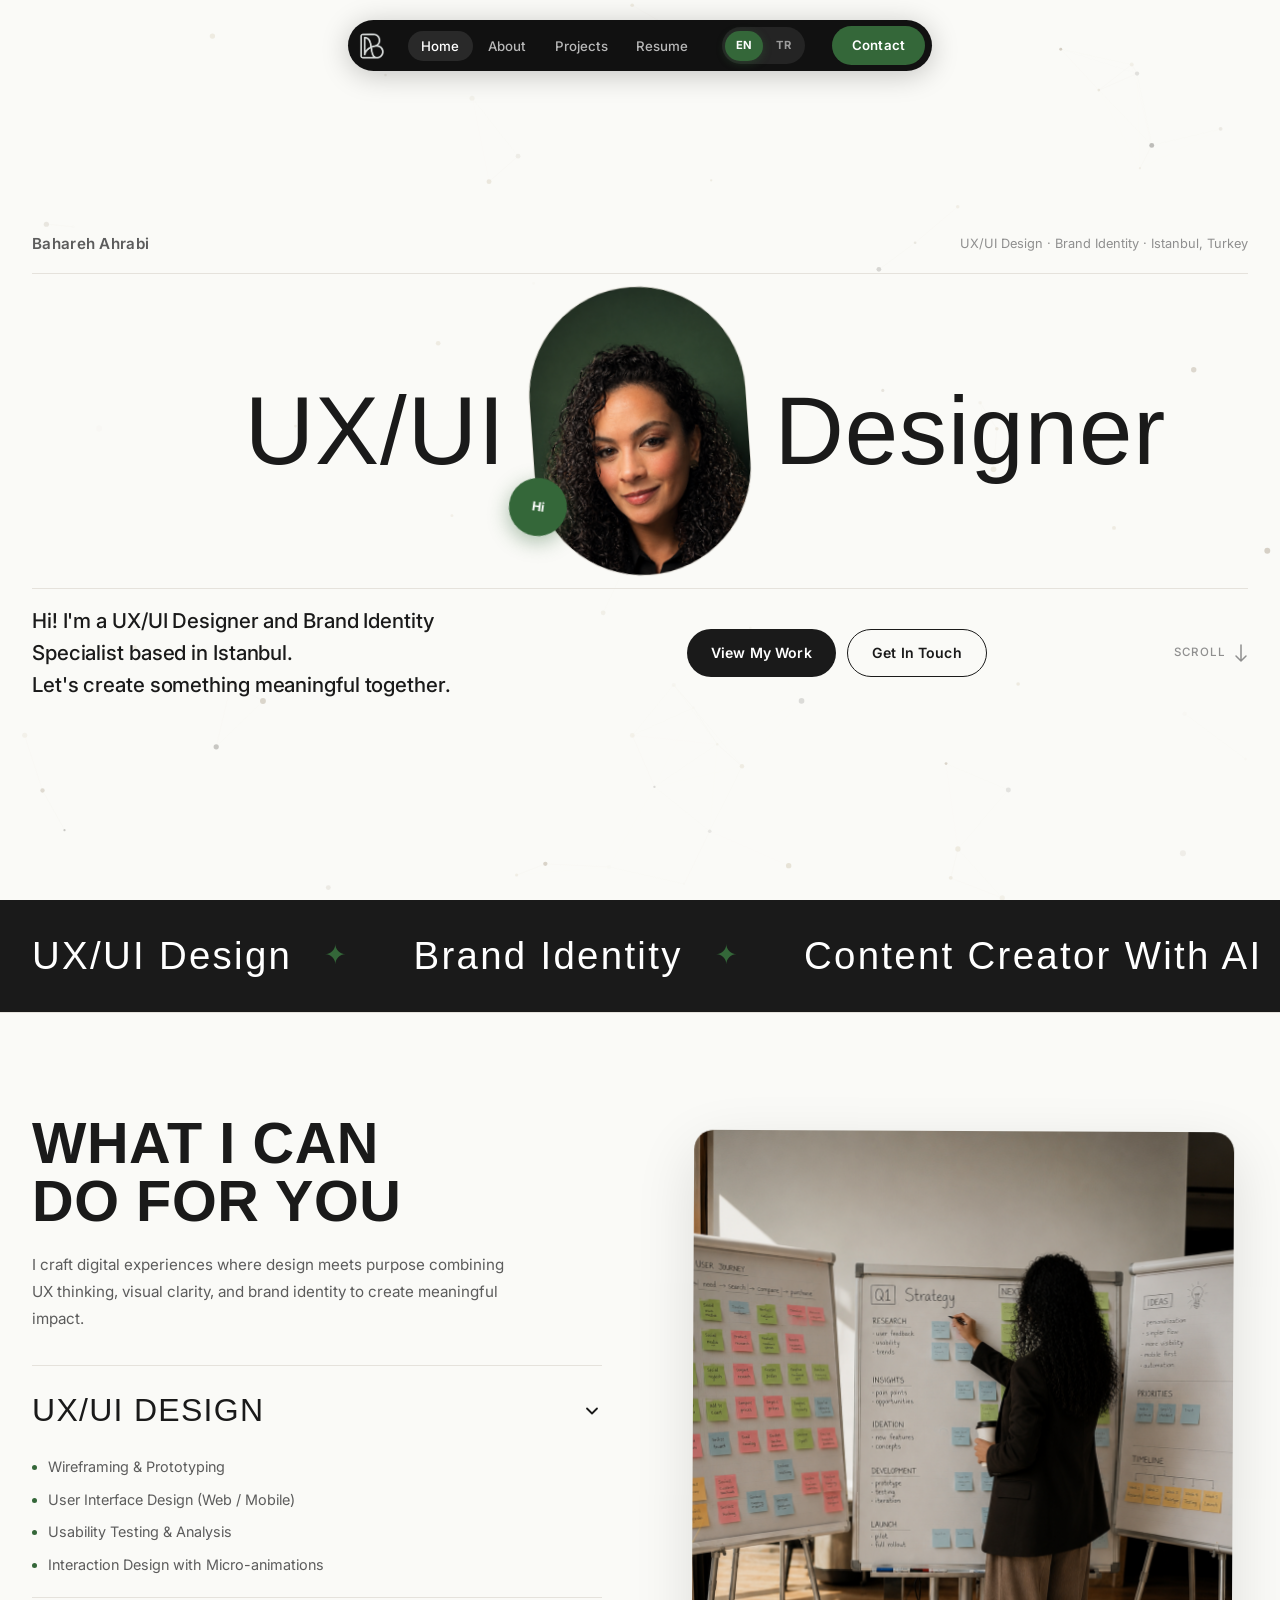
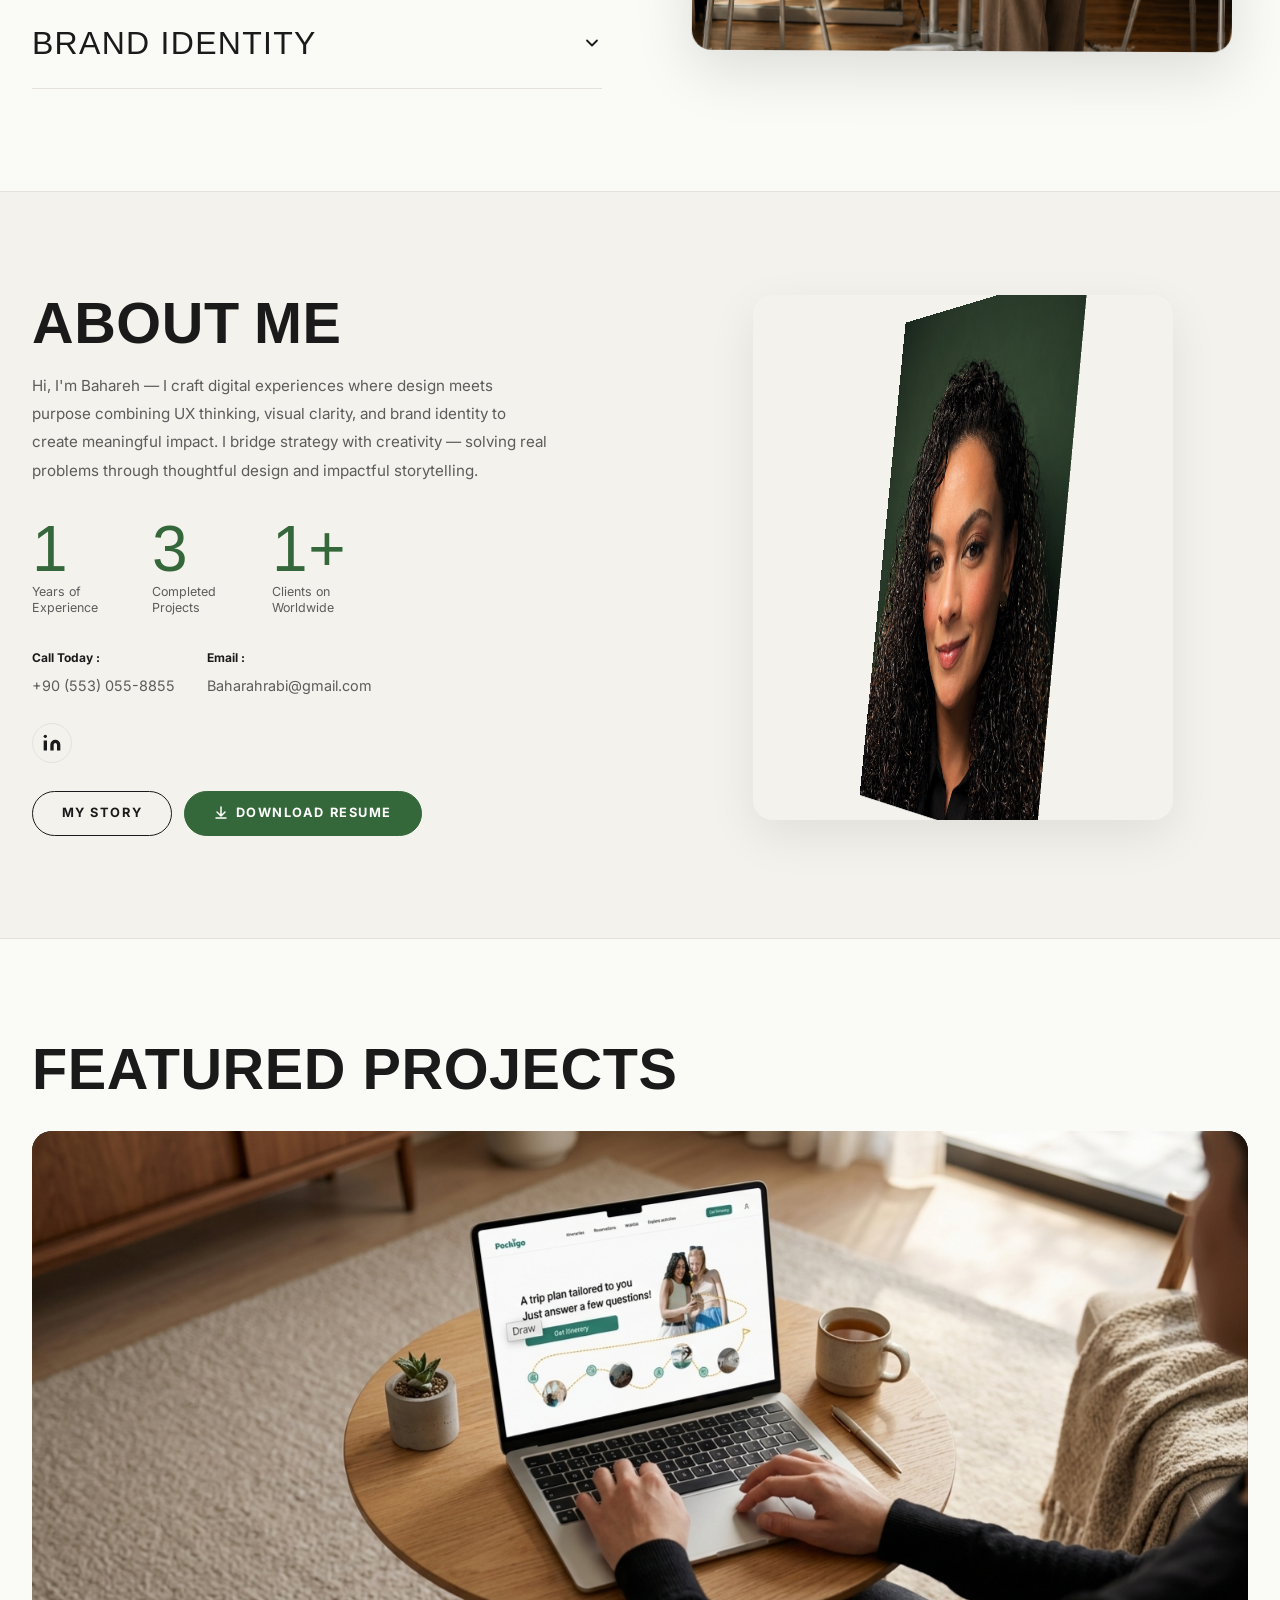
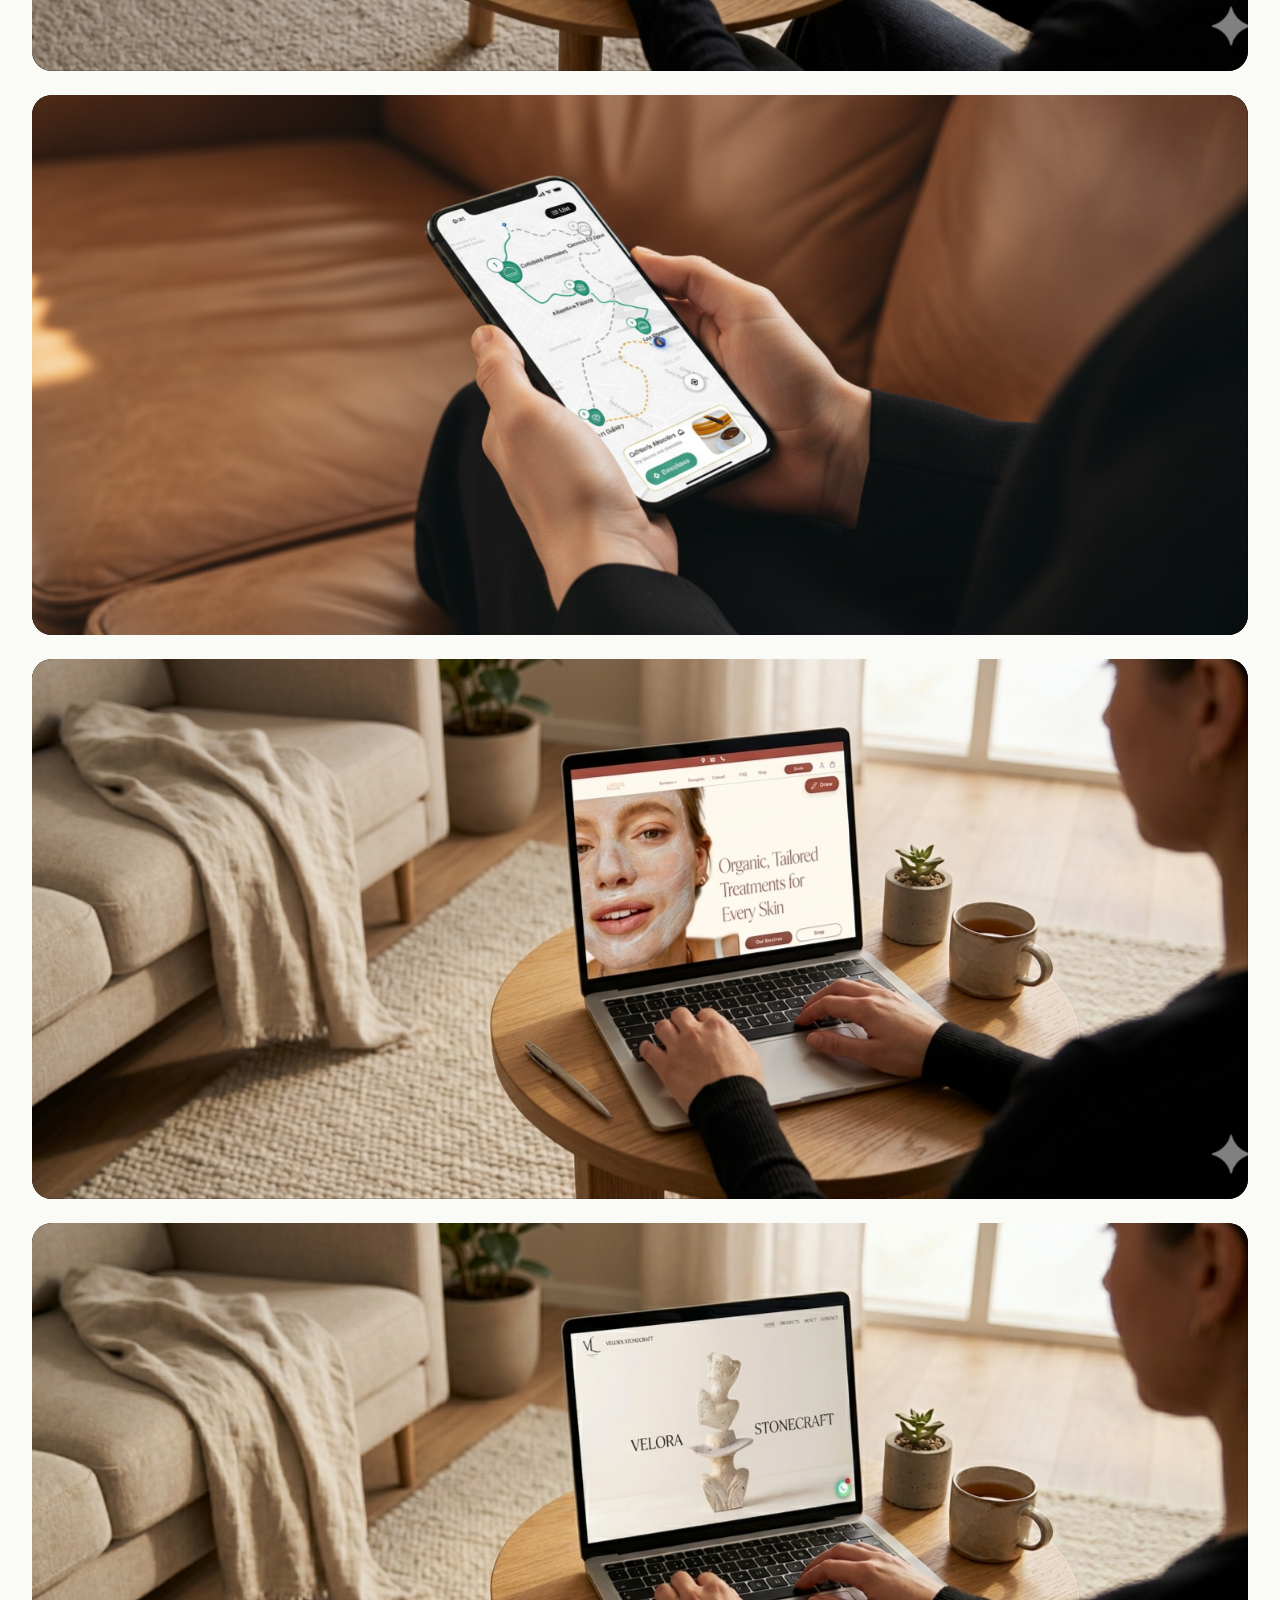
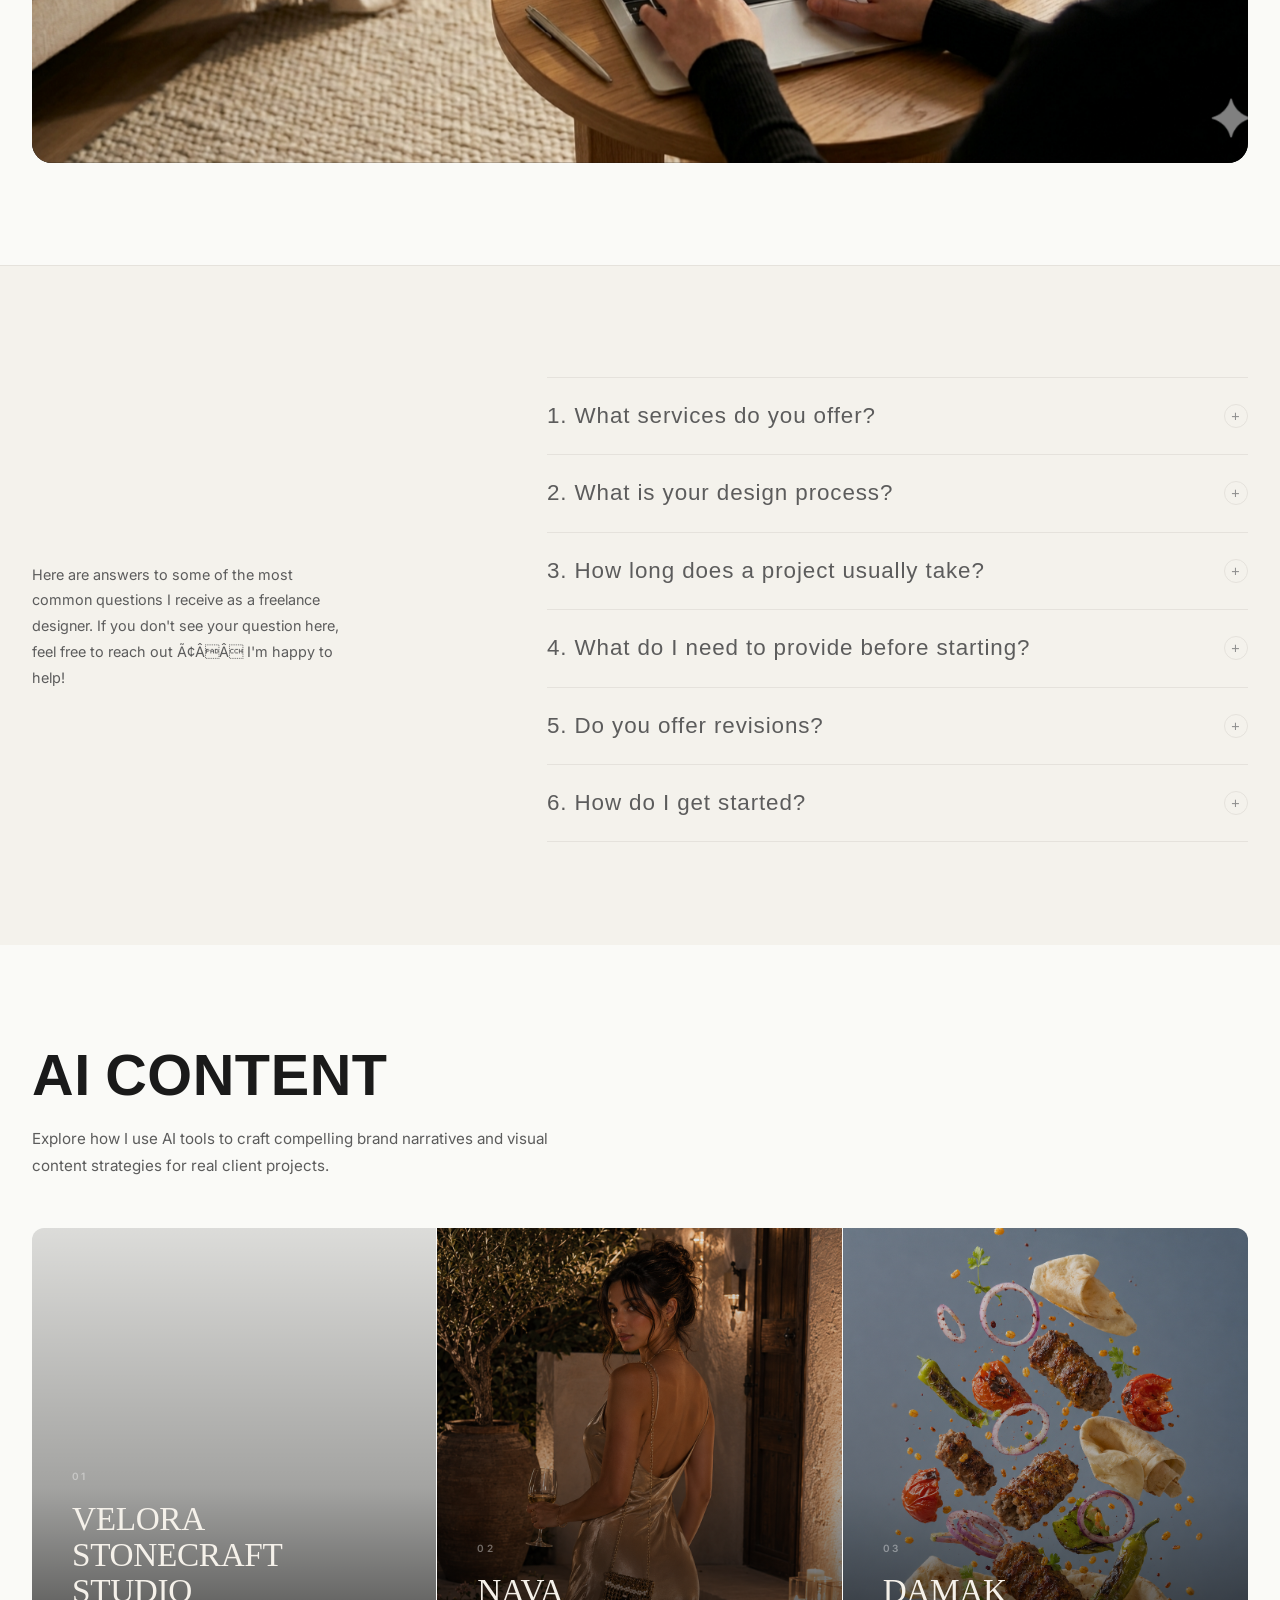
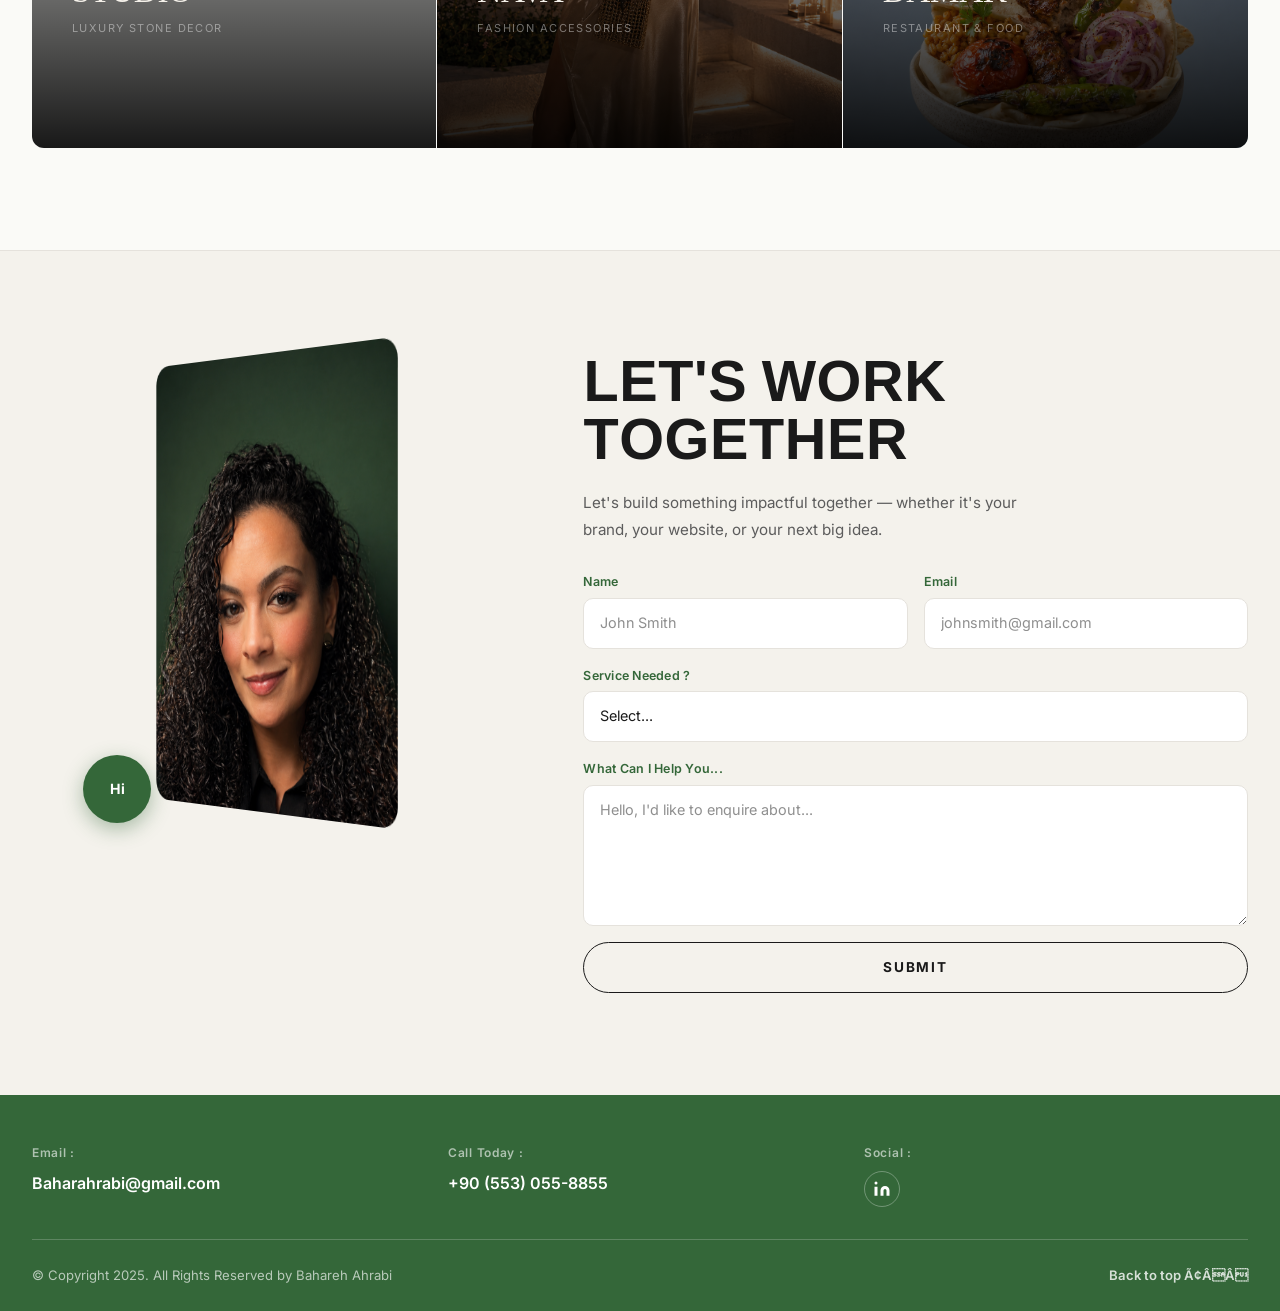
==== commit f856a586: "remove ai-tag-eyebrow from AI content section" ====
--- a/index.html
+++ b/index.html
@@ -3,8 +3,8 @@
 <head>
   <meta charset="UTF-8" />
   <meta name="viewport" content="width=device-width, initial-scale=1.0" />
-  <meta name="description" content="Bahareh Ahrabi â UX/UI Designer & Brand Identity based in Istanbul, Turkey." />
-  <title>Bahareh Ahrabi â UX/UI Designer & Brand Identity</title>
+  <meta name="description" content="Bahareh Ahrabi Ã¢ÂÂ UX/UI Designer & Brand Identity based in Istanbul, Turkey." />
+  <title>Bahareh Ahrabi Ã¢ÂÂ UX/UI Designer & Brand Identity</title>
   <link rel="preconnect" href="https://fonts.googleapis.com" />
   <link rel="preconnect" href="https://fonts.gstatic.com" crossorigin />
   <link href="https://fonts.googleapis.com/css2?family=Fraunces:ital,opsz,wght@0,9..144,400;0,9..144,700;1,9..144,700&family=Inter:wght@400;500;600;700&display=swap" rel="stylesheet" />
@@ -47,7 +47,7 @@
   </div>
 
   <!-- ============================================================
-       NAVIGATION â centered pill
+       NAVIGATION Ã¢ÂÂ centered pill
   ============================================================ -->
   <nav class="nav" id="nav" role="navigation" aria-label="Main navigation">
     <div class="nav__pill">
@@ -81,7 +81,7 @@
   </nav>
 
   <!-- ============================================================
-       HERO â editorial split
+       HERO Ã¢ÂÂ editorial split
   ============================================================ -->
   <section class="hero" id="hero" aria-label="Introduction" style="position:relative;">
     <canvas id="heroCanvas" aria-hidden="true" style="position:absolute;inset:0;width:100%;height:100%;pointer-events:none;z-index:0;opacity:.55;"></canvas>
@@ -91,9 +91,9 @@
         <span class="hero__fullname">Bahareh Ahrabi</span>
         <div class="hero__meta" data-i18n="hero.location">
           <span>UX/UI Design</span>
-          <span class="hero__sep">Â·</span>
+          <span class="hero__sep">ÃÂ·</span>
           <span>Brand Identity</span>
-          <span class="hero__sep">Â·</span>
+          <span class="hero__sep">ÃÂ·</span>
           <span>Istanbul, Turkey</span>
         </div>
       </div>
@@ -111,7 +111,7 @@
         <span class="hero__word hero__word--r" aria-hidden="true">Designer</span>
       </div>
 
-      <h1 class="visually-hidden">Bahareh Ahrabi â UX/UI Designer &amp; Brand Identity</h1>
+      <h1 class="visually-hidden">Bahareh Ahrabi Ã¢ÂÂ UX/UI Designer &amp; Brand Identity</h1>
 
       <div class="hero__btmrow" data-reveal data-delay="120">
         <p class="hero__tagline" data-i18n="hero.tagline">Hi! I'm a UX/UI Designer and Brand Identity Specialist based in Istanbul.<br>Let's create something meaningful together.</p>
@@ -148,7 +148,7 @@
   </div>
 
   <!-- ============================================================
-       SERVICES â accordion
+       SERVICES Ã¢ÂÂ accordion
   ============================================================ -->
   <section class="section services" id="services" aria-label="Services">
     <div class="container services__inner">
@@ -209,7 +209,7 @@
       <div class="about__left" data-reveal>
         <h2 class="section-heading">ABOUT ME</h2>
         <p class="about__bio" data-i18n="about.bio">
-          Hi, I'm Bahareh â I craft digital experiences where design meets purpose combining UX thinking, visual clarity, and brand identity to create meaningful impact. I bridge strategy with creativity â solving real problems through thoughtful design and impactful storytelling.
+          Hi, I'm Bahareh Ã¢ÂÂ I craft digital experiences where design meets purpose combining UX thinking, visual clarity, and brand identity to create meaningful impact. I bridge strategy with creativity Ã¢ÂÂ solving real problems through thoughtful design and impactful storytelling.
         </p>
 
         <div class="about__stats">
@@ -270,7 +270,7 @@
   </section>
 
   <!-- ============================================================
-       PROJECTS â full-width stacked cards
+       PROJECTS Ã¢ÂÂ full-width stacked cards
   ============================================================ -->
   <section class="section projects" id="projects" aria-label="Featured Projects">
     <div class="container projects__header" data-reveal>
@@ -286,15 +286,15 @@
             <img src="assets/images/Pockigo-Website.png" alt="Pockigo Website Design" class="proj-stack-card__bg">
             <div class="proj-stack-card__overlay"></div>
             <div class="proj-stack-card__content">
-              <span class="proj-pill">UX/UI Â· Website</span>
+              <span class="proj-pill">UX/UI ÃÂ· Website</span>
               <h3 class="proj-stack-card__title">POCKIGO</h3>
             </div>
           </a>
           <div class="proj-flip__back">
-            <span class="proj-flip__back-pill">UX/UI Â· Website</span>
+            <span class="proj-flip__back-pill">UX/UI ÃÂ· Website</span>
             <h3 class="proj-flip__back-title">POCKIGO</h3>
             <p class="proj-flip__back-desc">A travel planning platform that creates personalised itineraries based on users' preferences and needs.</p>
-            <a href="pockigo-website.html" class="btn-pill-outline" style="color:#fff;border-color:rgba(255,255,255,.4);">View Case Study â</a>
+            <a href="pockigo-website.html" class="btn-pill-outline" style="color:#fff;border-color:rgba(255,255,255,.4);">View Case Study Ã¢ÂÂ</a>
           </div>
         </div>
       </div>
@@ -306,15 +306,15 @@
             <img src="assets/images/Pockigo - Application.png" alt="Pockigo Mobile App" class="proj-stack-card__bg">
             <div class="proj-stack-card__overlay"></div>
             <div class="proj-stack-card__content">
-              <span class="proj-pill">UX/UI Â· App</span>
+              <span class="proj-pill">UX/UI ÃÂ· App</span>
               <h3 class="proj-stack-card__title">POCKIGO APP</h3>
             </div>
           </a>
           <div class="proj-flip__back">
-            <span class="proj-flip__back-pill">UX/UI Â· App</span>
+            <span class="proj-flip__back-pill">UX/UI ÃÂ· App</span>
             <h3 class="proj-flip__back-title">POCKIGO APP</h3>
             <p class="proj-flip__back-desc">Mobile companion for tracking and adapting itineraries in real time while travelling.</p>
-            <a href="pockigo-app.html" class="btn-pill-outline" style="color:#fff;border-color:rgba(255,255,255,.4);">View Case Study â</a>
+            <a href="pockigo-app.html" class="btn-pill-outline" style="color:#fff;border-color:rgba(255,255,255,.4);">View Case Study Ã¢ÂÂ</a>
           </div>
         </div>
       </div>
@@ -326,15 +326,15 @@
             <img src="assets/images/Saving Faces - Redesign Website.png" alt="Saving Faces Redesign" class="proj-stack-card__bg">
             <div class="proj-stack-card__overlay"></div>
             <div class="proj-stack-card__content">
-              <span class="proj-pill">UX/UI Â· Redesign</span>
+              <span class="proj-pill">UX/UI ÃÂ· Redesign</span>
               <h3 class="proj-stack-card__title">SAVING FACES</h3>
             </div>
           </a>
           <div class="proj-flip__back">
-            <span class="proj-flip__back-pill">UX/UI Â· Redesign</span>
+            <span class="proj-flip__back-pill">UX/UI ÃÂ· Redesign</span>
             <h3 class="proj-flip__back-title">SAVING FACES</h3>
             <p class="proj-flip__back-desc">A boutique skincare studio's website redesigned for clarity, trust, and a seamless booking experience.</p>
-            <a href="saving-faces.html" class="btn-pill-outline" style="color:#fff;border-color:rgba(255,255,255,.4);">View Case Study â</a>
+            <a href="saving-faces.html" class="btn-pill-outline" style="color:#fff;border-color:rgba(255,255,255,.4);">View Case Study Ã¢ÂÂ</a>
           </div>
         </div>
       </div>
@@ -346,14 +346,14 @@
             <img src="assets/images/Velora stonecraft.png" alt="Velora Stonecraft" class="proj-stack-card__bg">
             <div class="proj-stack-card__overlay"></div>
             <div class="proj-stack-card__content">
-              <span class="proj-pill">Brand Identity Â· UX/UI</span>
+              <span class="proj-pill">Brand Identity ÃÂ· UX/UI</span>
               <h3 class="proj-stack-card__title">VELORA STONECRAFT</h3>
             </div>
           </div>
           <div class="proj-flip__back">
-            <span class="proj-flip__back-pill">Brand Identity Â· UX/UI</span>
+            <span class="proj-flip__back-pill">Brand Identity ÃÂ· UX/UI</span>
             <h3 class="proj-flip__back-title">VELORA STONECRAFT</h3>
-            <p class="proj-flip__back-desc">A Tehran-based luxury stone-sculpture atelier â full brand identity system and a quiet, photography-led website to match.</p>
+            <p class="proj-flip__back-desc">A Tehran-based luxury stone-sculpture atelier Ã¢ÂÂ full brand identity system and a quiet, photography-led website to match.</p>
             <div class="proj-flip__back-ctas">
               <a href="velora-stonecraft.html" class="proj-card-cta">Brand Identity <svg width="12" height="12" viewBox="0 0 14 14" fill="none"><path d="M2 7h10M12 7L8 3M12 7L8 11" stroke="currentColor" stroke-width="1.5" stroke-linecap="round" stroke-linejoin="round"/></svg></a>
               <a href="velora-stonecraft-ux.html" class="proj-card-cta">UX/UI Website <svg width="12" height="12" viewBox="0 0 14 14" fill="none"><path d="M2 7h10M12 7L8 3M12 7L8 11" stroke="currentColor" stroke-width="1.5" stroke-linecap="round" stroke-linejoin="round"/></svg></a>
@@ -371,10 +371,10 @@
             </div>
           </a>
           <div class="proj-flip__back">
-            <span class="proj-flip__back-pill">AI Â· Content Creation</span>
+            <span class="proj-flip__back-pill">AI ÃÂ· Content Creation</span>
             <h3 class="proj-flip__back-title">AI CONTENT CREATOR</h3>
-            <p class="proj-flip__back-desc">AI-generated visual content for fashion accessories, restaurant identity, and luxury stone sculpture â produced with Midjourney.</p>
-            <a href="ai-content.html" class="btn-pill-outline" style="color:#fff;border-color:rgba(255,255,255,.4);">View Case Study â</a>
+            <p class="proj-flip__back-desc">AI-generated visual content for fashion accessories, restaurant identity, and luxury stone sculpture Ã¢ÂÂ produced with Midjourney.</p>
+            <a href="ai-content.html" class="btn-pill-outline" style="color:#fff;border-color:rgba(255,255,255,.4);">View Case Study Ã¢ÂÂ</a>
           </div>
         </div>
       </div>
@@ -390,7 +390,7 @@
 
       <div class="faq__left" data-reveal>
         <h2 class="section-heading">FREQUENTLY ASKED<br>QUESTIONS</h2>
-        <p class="faq__sub">Here are answers to some of the most common questions I receive as a freelance designer. If you don't see your question here, feel free to reach out â I'm happy to help!</p>
+        <p class="faq__sub">Here are answers to some of the most common questions I receive as a freelance designer. If you don't see your question here, feel free to reach out Ã¢ÂÂ I'm happy to help!</p>
       </div>
 
       <div class="faq__list" data-reveal data-delay="80">
@@ -411,7 +411,7 @@
             <span class="faq__icon" aria-hidden="true"></span>
           </button>
           <div class="faq__a">
-            <p>I follow a Double Diamond process: Discover â Define â Design â Deliver. I keep you involved at every stage â from research and wireframes to final handoff with specs and a style guide.</p>
+            <p>I follow a Double Diamond process: Discover Ã¢ÂÂ Define Ã¢ÂÂ Design Ã¢ÂÂ Deliver. I keep you involved at every stage Ã¢ÂÂ from research and wireframes to final handoff with specs and a style guide.</p>
           </div>
         </div>
 
@@ -421,7 +421,7 @@
             <span class="faq__icon" aria-hidden="true"></span>
           </button>
           <div class="faq__a">
-            <p>Brand identity projects typically take 2â3 weeks. UX/UI projects for a website or app usually run 4â8 weeks from kickoff to final delivery. I always agree a clear timeline before we begin.</p>
+            <p>Brand identity projects typically take 2Ã¢ÂÂ3 weeks. UX/UI projects for a website or app usually run 4Ã¢ÂÂ8 weeks from kickoff to final delivery. I always agree a clear timeline before we begin.</p>
           </div>
         </div>
 
@@ -441,7 +441,7 @@
             <span class="faq__icon" aria-hidden="true"></span>
           </button>
           <div class="faq__a">
-            <p>Yes â I include two structured revision rounds in all projects. These are dedicated review points, not ad-hoc patches. Additional rounds can be arranged if needed.</p>
+            <p>Yes Ã¢ÂÂ I include two structured revision rounds in all projects. These are dedicated review points, not ad-hoc patches. Additional rounds can be arranged if needed.</p>
           </div>
         </div>
 
@@ -460,12 +460,11 @@
   </section>
 
   <!-- ============================================================
-       AI CONTENT â Creating with AI tools
+       AI CONTENT Ã¢ÂÂ Creating with AI tools
   ============================================================ -->
   <section class="section" id="blog" aria-label="AI Content Case Studies">
     <div class="container">
       <div class="blog__header" data-reveal>
-        <span class="ai-tag-eyebrow">AI-Assisted Design</span>
         <h2 class="section-heading">AI CONTENT</h2>
         <p class="blog__sub">Explore how I use AI tools to craft compelling brand narratives and visual content strategies for real client projects.</p>
       </div>
@@ -477,7 +476,7 @@
           <span class="ai-index__card-num">01</span>
           <h3 class="ai-index__card-title">VELORA STONECRAFT STUDIO</h3>
           <p class="ai-index__card-cat">Luxury Stone Decor</p>
-          <span class="ai-index__card-cta">View Case Study â</span>
+          <span class="ai-index__card-cta">View Case Study Ã¢ÂÂ</span>
         </div>
       </a>
       <a href="ai-content.html#nava" class="ai-index__card">
@@ -487,7 +486,7 @@
           <span class="ai-index__card-num">02</span>
           <h3 class="ai-index__card-title">NAVA</h3>
           <p class="ai-index__card-cat">Fashion Accessories</p>
-          <span class="ai-index__card-cta">View Case Study â</span>
+          <span class="ai-index__card-cta">View Case Study Ã¢ÂÂ</span>
         </div>
       </a>
       <a href="ai-content.html#damak" class="ai-index__card">
@@ -497,7 +496,7 @@
           <span class="ai-index__card-num">03</span>
           <h3 class="ai-index__card-title">DAMAK</h3>
           <p class="ai-index__card-cat">Restaurant &amp; Food</p>
-          <span class="ai-index__card-cta">View Case Study â</span>
+          <span class="ai-index__card-cta">View Case Study Ã¢ÂÂ</span>
         </div>
       </a>
     </section>
@@ -519,7 +518,7 @@
 
       <div class="contact__form-side" data-reveal data-delay="80">
         <h2 class="section-heading">LET'S WORK<br>TOGETHER</h2>
-        <p class="contact__sub" data-i18n="contact.sub">Let's build something impactful together â whether it's your brand, your website, or your next big idea.</p>
+        <p class="contact__sub" data-i18n="contact.sub">Let's build something impactful together Ã¢ÂÂ whether it's your brand, your website, or your next big idea.</p>
 
         <form class="contact__form" id="contactForm" novalidate>
           <div class="form-row">
@@ -554,7 +553,7 @@
   </section>
 
   <!-- ============================================================
-       FOOTER â purple
+       FOOTER Ã¢ÂÂ purple
   ============================================================ -->
   <footer class="footer" role="contentinfo">
     <div class="container footer__top">
@@ -581,7 +580,7 @@
     <div class="footer__divider"></div>
     <div class="container footer__bottom">
       <p>&copy; Copyright 2025. All Rights Reserved by Bahareh Ahrabi</p>
-      <a href="#hero" class="footer__back-top">Back to top â</a>
+      <a href="#hero" class="footer__back-top">Back to top Ã¢ÂÂ</a>
     </div>
   </footer>
 
@@ -590,7 +589,7 @@
   ============================================================ -->
   <script src="i18n.js"></script>
   <script>
-    // ââ Smooth scroll with nav offset
+    // Ã¢ÂÂÃ¢ÂÂ Smooth scroll with nav offset
     document.querySelectorAll('a[href^="#"]').forEach(a => {
       a.addEventListener('click', e => {
         const href = a.getAttribute('href');
@@ -603,7 +602,7 @@
       });
     });
 
-    // ââ Nav active link
+    // Ã¢ÂÂÃ¢ÂÂ Nav active link
     const sections = document.querySelectorAll('section[id]');
     const navLinks = document.querySelectorAll('.nav__link');
     window.addEventListener('scroll', () => {
@@ -612,7 +611,7 @@
       navLinks.forEach(a => a.classList.toggle('nav__link--active', a.getAttribute('href') === '#' + cur));
     }, { passive: true });
 
-    // ââ Mobile hamburger
+    // Ã¢ÂÂÃ¢ÂÂ Mobile hamburger
     const hamburger = document.getElementById('hamburger');
     const mobileMenu = document.getElementById('mobileMenu');
     hamburger.addEventListener('click', () => {
@@ -629,8 +628,8 @@
       });
     });
 
-    // ââ "Available for work" badge â show after hero
-    // ââ "Available for work" badge appears, nav hides â when scrolling past hero
+    // Ã¢ÂÂÃ¢ÂÂ "Available for work" badge Ã¢ÂÂ show after hero
+    // Ã¢ÂÂÃ¢ÂÂ "Available for work" badge appears, nav hides Ã¢ÂÂ when scrolling past hero
     const badge  = document.getElementById('availBadge');
     const hero   = document.getElementById('hero');
     const navEl  = document.getElementById('nav');
@@ -645,7 +644,7 @@
       badge.classList.toggle('is-visible', past);
       navEl.classList.toggle('nav--hidden', past); }
 
-    // ââ Services accordion
+    // Ã¢ÂÂÃ¢ÂÂ Services accordion
     document.querySelectorAll('.svc-acc__btn').forEach(btn => {
       btn.addEventListener('click', () => {
         const item   = btn.closest('.svc-acc__item');
@@ -673,7 +672,7 @@
       }
     });
 
-    // ââ FAQ accordion
+    // Ã¢ÂÂÃ¢ÂÂ FAQ accordion
     document.querySelectorAll('.faq__q').forEach(btn => {
       btn.addEventListener('click', () => {
         const item   = btn.closest('.faq__item');
@@ -692,7 +691,7 @@
       });
     });
 
-    // ââ Animated stat counters
+    // Ã¢ÂÂÃ¢ÂÂ Animated stat counters
     function animateCounter(el) {
       const target = parseInt(el.dataset.target, 10);
       const suffix = el.dataset.suffix || '';
@@ -715,7 +714,7 @@
     }, { threshold: 0.5 });
     document.querySelectorAll('.stat__num').forEach(el => counterObs.observe(el));
 
-    // ââ Scroll reveal
+    // Ã¢ÂÂÃ¢ÂÂ Scroll reveal
     const revealObs = new IntersectionObserver(entries => {
       entries.forEach(e => {
         if (!e.isIntersecting) return;
@@ -726,26 +725,26 @@
     }, { threshold: 0.08 });
     document.querySelectorAll('[data-reveal]').forEach(el => revealObs.observe(el));
 
-    // ââ Contact form
+    // Ã¢ÂÂÃ¢ÂÂ Contact form
     document.getElementById('contactForm').addEventListener('submit', e => {
       e.preventDefault();
       const btn = e.target.querySelector('.btn-submit');
-      btn.textContent = 'Message Sent â';
+      btn.textContent = 'Message Sent Ã¢ÂÂ';
       btn.disabled = true;
     });
 
-    // ââââââââââââââââââââââââââââââââââââââââââââââââââââââââââââ
+    // Ã¢ÂÂÃ¢ÂÂÃ¢ÂÂÃ¢ÂÂÃ¢ÂÂÃ¢ÂÂÃ¢ÂÂÃ¢ÂÂÃ¢ÂÂÃ¢ÂÂÃ¢ÂÂÃ¢ÂÂÃ¢ÂÂÃ¢ÂÂÃ¢ÂÂÃ¢ÂÂÃ¢ÂÂÃ¢ÂÂÃ¢ÂÂÃ¢ÂÂÃ¢ÂÂÃ¢ÂÂÃ¢ÂÂÃ¢ÂÂÃ¢ÂÂÃ¢ÂÂÃ¢ÂÂÃ¢ÂÂÃ¢ÂÂÃ¢ÂÂÃ¢ÂÂÃ¢ÂÂÃ¢ÂÂÃ¢ÂÂÃ¢ÂÂÃ¢ÂÂÃ¢ÂÂÃ¢ÂÂÃ¢ÂÂÃ¢ÂÂÃ¢ÂÂÃ¢ÂÂÃ¢ÂÂÃ¢ÂÂÃ¢ÂÂÃ¢ÂÂÃ¢ÂÂÃ¢ÂÂÃ¢ÂÂÃ¢ÂÂÃ¢ÂÂÃ¢ÂÂÃ¢ÂÂÃ¢ÂÂÃ¢ÂÂÃ¢ÂÂÃ¢ÂÂÃ¢ÂÂÃ¢ÂÂÃ¢ÂÂ
     //  ADVANCED ANIMATIONS
-    // ââââââââââââââââââââââââââââââââââââââââââââââââââââââââââââ
-
-    // ââ Page loader â fade out when page is ready
+    // Ã¢ÂÂÃ¢ÂÂÃ¢ÂÂÃ¢ÂÂÃ¢ÂÂÃ¢ÂÂÃ¢ÂÂÃ¢ÂÂÃ¢ÂÂÃ¢ÂÂÃ¢ÂÂÃ¢ÂÂÃ¢ÂÂÃ¢ÂÂÃ¢ÂÂÃ¢ÂÂÃ¢ÂÂÃ¢ÂÂÃ¢ÂÂÃ¢ÂÂÃ¢ÂÂÃ¢ÂÂÃ¢ÂÂÃ¢ÂÂÃ¢ÂÂÃ¢ÂÂÃ¢ÂÂÃ¢ÂÂÃ¢ÂÂÃ¢ÂÂÃ¢ÂÂÃ¢ÂÂÃ¢ÂÂÃ¢ÂÂÃ¢ÂÂÃ¢ÂÂÃ¢ÂÂÃ¢ÂÂÃ¢ÂÂÃ¢ÂÂÃ¢ÂÂÃ¢ÂÂÃ¢ÂÂÃ¢ÂÂÃ¢ÂÂÃ¢ÂÂÃ¢ÂÂÃ¢ÂÂÃ¢ÂÂÃ¢ÂÂÃ¢ÂÂÃ¢ÂÂÃ¢ÂÂÃ¢ÂÂÃ¢ÂÂÃ¢ÂÂÃ¢ÂÂÃ¢ÂÂÃ¢ÂÂÃ¢ÂÂ
+
+    // Ã¢ÂÂÃ¢ÂÂ Page loader Ã¢ÂÂ fade out when page is ready
     window.addEventListener('load', () => {
       setTimeout(() => {
         document.getElementById('pageLoader').classList.add('is-done');
       }, 400);
     });
 
-    // ââ Cursor follower (desktop only)
+    // Ã¢ÂÂÃ¢ÂÂ Cursor follower (desktop only)
     if (window.matchMedia('(hover: hover) and (pointer: fine)').matches) {
       const dot = document.getElementById('cursorDot');
       let mx = 0, my = 0, dx = 0, dy = 0;
@@ -768,7 +767,7 @@
       });
     }
 
-    // ââ Letter-by-letter reveal for section headings
+    // Ã¢ÂÂÃ¢ÂÂ Letter-by-letter reveal for section headings
     function splitLetters(el) {
       const text = el.textContent;
       el.textContent = '';
@@ -812,9 +811,9 @@
     }, { threshold: 0.2 });
     document.querySelectorAll('.section-heading').forEach(h => headObs.observe(h));
 
-    // ââ 3D scroll-linked rotation on photos (matches the Framer reference video)
+    // Ã¢ÂÂÃ¢ÂÂ 3D scroll-linked rotation on photos (matches the Framer reference video)
     // Photo stays FLAT while in the center 50% of viewport, then rotates sharply
-    // toward Â±max as it leaves the top or enters from the bottom â like a card
+    // toward ÃÂ±max as it leaves the top or enters from the bottom Ã¢ÂÂ like a card
     // flipping away/toward the viewer.
     function setupScrollRotate(selector, opts = {}) {
       const el = document.querySelector(selector);
@@ -823,7 +822,7 @@
       const maxRotY = opts.maxRotY ?? 60;
       const tiltX   = opts.tiltX ?? 0;
       const deadzone = opts.deadzone ?? 0.18; // % of viewport on each side that stays flat
-      // ease curve â quick flat zone, accelerate at edges
+      // ease curve Ã¢ÂÂ quick flat zone, accelerate at edges
       const easeOutQuad = t => t * (2 - t);
 
       const onScroll = () => {
@@ -832,13 +831,13 @@
         // centerProgress: 0 = element center at viewport top, 0.5 = middle, 1 = bottom
         const centerProgress = (rect.top + rect.height / 2) / winH;
 
-        // Map to t: -1 (above viewport, leaving) â 0 (center) â +1 (below, entering)
+        // Map to t: -1 (above viewport, leaving) Ã¢ÂÂ 0 (center) Ã¢ÂÂ +1 (below, entering)
         // with a deadzone in the middle where t = 0
         let t = 0;
         const upper = 0.5 - deadzone;
         const lower = 0.5 + deadzone;
         if (centerProgress < upper) {
-          // leaving above â clamp & ease
+          // leaving above Ã¢ÂÂ clamp & ease
           const raw = (upper - centerProgress) / upper;
           t = -easeOutQuad(Math.min(1, raw));
         } else if (centerProgress > lower) {
@@ -861,7 +860,7 @@
     // Apply to all the photos
     setupScrollRotate('.hero__photo-rot',    { maxRotY: 65 });
 
-    // ââ Hero badge: "Hi" â ð on photo hover
+    // Ã¢ÂÂÃ¢ÂÂ Hero badge: "Hi" Ã¢ÂÂ Ã°ÂÂÂ on photo hover
     (function () {
       const photoWrap = document.querySelector('.hero__photo-wrap');
       const badge = document.querySelector('.hero__badge');
@@ -870,7 +869,7 @@
         badge.style.transform = 'scale(1.2)';
         badge.style.transition = 'transform 0.2s var(--ease-o)';
         setTimeout(() => {
-          badge.textContent = 'ð';
+          badge.textContent = 'Ã°ÂÂÂ';
           badge.style.transform = 'scale(1)';
         }, 100);
       });
@@ -886,7 +885,7 @@
     setupScrollRotate('.about__img',         { wrap: '.about__img-wrap',   maxRotY: 65, tiltX: 6 });
     setupScrollRotate('.contact__photo',     { wrap: '.contact__photo-wrap', maxRotY: 45 });
 
-    // ââ 3D card tilt on hover (project cards + blog cards)
+    // Ã¢ÂÂÃ¢ÂÂ 3D card tilt on hover (project cards + blog cards)
     document.querySelectorAll('.proj-stack-card, .blog-card').forEach(card => {
       card.addEventListener('mousemove', e => {
         const r = card.getBoundingClientRect();
@@ -899,7 +898,7 @@
       });
     });
 
-    // ââ Magnetic buttons (CTAs)
+    // Ã¢ÂÂÃ¢ÂÂ Magnetic buttons (CTAs)
     document.querySelectorAll('.btn, .nav__cta, .btn-pill-outline').forEach(btn => {
       btn.addEventListener('mousemove', e => {
         const r = btn.getBoundingClientRect();
@@ -912,7 +911,7 @@
       });
     });
 
-    // ââ Pulse stat numbers when they finish counting (already animated, just add the pulse class)
+    // Ã¢ÂÂÃ¢ÂÂ Pulse stat numbers when they finish counting (already animated, just add the pulse class)
     document.querySelectorAll('.stat__num').forEach(el => {
       const obs = new IntersectionObserver(es => {
         es.forEach(en => {
@@ -925,7 +924,7 @@
       obs.observe(el);
     });
 
-    // ââ Parallax on services tilted image
+    // Ã¢ÂÂÃ¢ÂÂ Parallax on services tilted image
     const svcImg = document.querySelector('.services__img-wrap');
     if (svcImg) {
       window.addEventListener('scroll', () => {
@@ -939,7 +938,7 @@
       }, { passive: true });
     }
 
-    // ââ Hero particle canvas
+    // Ã¢ÂÂÃ¢ÂÂ Hero particle canvas
     (function () {
       const canvas = document.getElementById('heroCanvas');
       if (!canvas) return;
--- a/styles.css
+++ b/styles.css
@@ -23,33 +23,33 @@
    VARIABLES
 ============================================================ */
 :root {
-  /* ÃÂÃÂÃÂÃÂ¢ÃÂÃÂÃÂÃÂÃÂÃÂÃÂÃÂÃÂÃÂÃÂÃÂ¢ÃÂÃÂÃÂÃÂÃÂÃÂÃÂÃÂ Backgrounds ÃÂÃÂÃÂÃÂ¢ÃÂÃÂÃÂÃÂÃÂÃÂÃÂÃÂÃÂÃÂÃÂÃÂ¢ÃÂÃÂÃÂÃÂÃÂÃÂÃÂÃÂ */
-  --bg:           #FAFAF7;          /* off-white ÃÂÃÂÃÂÃÂ¢ÃÂÃÂÃÂÃÂÃÂÃÂÃÂÃÂ body */
+  /* ÃÂÃÂÃÂÃÂÃÂÃÂÃÂÃÂ¢ÃÂÃÂÃÂÃÂÃÂÃÂÃÂÃÂÃÂÃÂÃÂÃÂÃÂÃÂÃÂÃÂÃÂÃÂÃÂÃÂÃÂÃÂÃÂÃÂ¢ÃÂÃÂÃÂÃÂÃÂÃÂÃÂÃÂÃÂÃÂÃÂÃÂÃÂÃÂÃÂÃÂ Backgrounds ÃÂÃÂÃÂÃÂÃÂÃÂÃÂÃÂ¢ÃÂÃÂÃÂÃÂÃÂÃÂÃÂÃÂÃÂÃÂÃÂÃÂÃÂÃÂÃÂÃÂÃÂÃÂÃÂÃÂÃÂÃÂÃÂÃÂ¢ÃÂÃÂÃÂÃÂÃÂÃÂÃÂÃÂÃÂÃÂÃÂÃÂÃÂÃÂÃÂÃÂ */
+  --bg:           #FAFAF7;          /* off-white ÃÂÃÂÃÂÃÂÃÂÃÂÃÂÃÂ¢ÃÂÃÂÃÂÃÂÃÂÃÂÃÂÃÂÃÂÃÂÃÂÃÂÃÂÃÂÃÂÃÂ body */
   --surface:      #FFFFFF;          /* card / elevated */
   --bg-alt:       #F4F2EC;          /* section alternation */
-  --bg-alt-soft:  #F7F6F3;          /* gentler alt ÃÂÃÂÃÂÃÂ¢ÃÂÃÂÃÂÃÂÃÂÃÂÃÂÃÂ kept for compat */
-
-  /* ÃÂÃÂÃÂÃÂ¢ÃÂÃÂÃÂÃÂÃÂÃÂÃÂÃÂÃÂÃÂÃÂÃÂ¢ÃÂÃÂÃÂÃÂÃÂÃÂÃÂÃÂ Borders ÃÂÃÂÃÂÃÂ¢ÃÂÃÂÃÂÃÂÃÂÃÂÃÂÃÂÃÂÃÂÃÂÃÂ¢ÃÂÃÂÃÂÃÂÃÂÃÂÃÂÃÂ */
+  --bg-alt-soft:  #F7F6F3;          /* gentler alt ÃÂÃÂÃÂÃÂÃÂÃÂÃÂÃÂ¢ÃÂÃÂÃÂÃÂÃÂÃÂÃÂÃÂÃÂÃÂÃÂÃÂÃÂÃÂÃÂÃÂ kept for compat */
+
+  /* ÃÂÃÂÃÂÃÂÃÂÃÂÃÂÃÂ¢ÃÂÃÂÃÂÃÂÃÂÃÂÃÂÃÂÃÂÃÂÃÂÃÂÃÂÃÂÃÂÃÂÃÂÃÂÃÂÃÂÃÂÃÂÃÂÃÂ¢ÃÂÃÂÃÂÃÂÃÂÃÂÃÂÃÂÃÂÃÂÃÂÃÂÃÂÃÂÃÂÃÂ Borders ÃÂÃÂÃÂÃÂÃÂÃÂÃÂÃÂ¢ÃÂÃÂÃÂÃÂÃÂÃÂÃÂÃÂÃÂÃÂÃÂÃÂÃÂÃÂÃÂÃÂÃÂÃÂÃÂÃÂÃÂÃÂÃÂÃÂ¢ÃÂÃÂÃÂÃÂÃÂÃÂÃÂÃÂÃÂÃÂÃÂÃÂÃÂÃÂÃÂÃÂ */
   --border:        #E5E2DC;
   --border-strong: #C9C5BC;
 
-  /* ÃÂÃÂÃÂÃÂ¢ÃÂÃÂÃÂÃÂÃÂÃÂÃÂÃÂÃÂÃÂÃÂÃÂ¢ÃÂÃÂÃÂÃÂÃÂÃÂÃÂÃÂ Text ÃÂÃÂÃÂÃÂ¢ÃÂÃÂÃÂÃÂÃÂÃÂÃÂÃÂÃÂÃÂÃÂÃÂ¢ÃÂÃÂÃÂÃÂÃÂÃÂÃÂÃÂ */
+  /* ÃÂÃÂÃÂÃÂÃÂÃÂÃÂÃÂ¢ÃÂÃÂÃÂÃÂÃÂÃÂÃÂÃÂÃÂÃÂÃÂÃÂÃÂÃÂÃÂÃÂÃÂÃÂÃÂÃÂÃÂÃÂÃÂÃÂ¢ÃÂÃÂÃÂÃÂÃÂÃÂÃÂÃÂÃÂÃÂÃÂÃÂÃÂÃÂÃÂÃÂ Text ÃÂÃÂÃÂÃÂÃÂÃÂÃÂÃÂ¢ÃÂÃÂÃÂÃÂÃÂÃÂÃÂÃÂÃÂÃÂÃÂÃÂÃÂÃÂÃÂÃÂÃÂÃÂÃÂÃÂÃÂÃÂÃÂÃÂ¢ÃÂÃÂÃÂÃÂÃÂÃÂÃÂÃÂÃÂÃÂÃÂÃÂÃÂÃÂÃÂÃÂ */
   --text:       #1A1A1A;
   --text-dim:   #5C5C5C;
   --text-muted: #8F8F8F;
 
-  /* ÃÂÃÂÃÂÃÂ¢ÃÂÃÂÃÂÃÂÃÂÃÂÃÂÃÂÃÂÃÂÃÂÃÂ¢ÃÂÃÂÃÂÃÂÃÂÃÂÃÂÃÂ Primary (Forest Green) ÃÂÃÂÃÂÃÂ¢ÃÂÃÂÃÂÃÂÃÂÃÂÃÂÃÂÃÂÃÂÃÂÃÂ¢ÃÂÃÂÃÂÃÂÃÂÃÂÃÂÃÂ */
-  --purple:        #346739;          /* Forest 600 ÃÂÃÂÃÂÃÂ¢ÃÂÃÂÃÂÃÂÃÂÃÂÃÂÃÂ main accent */
+  /* ÃÂÃÂÃÂÃÂÃÂÃÂÃÂÃÂ¢ÃÂÃÂÃÂÃÂÃÂÃÂÃÂÃÂÃÂÃÂÃÂÃÂÃÂÃÂÃÂÃÂÃÂÃÂÃÂÃÂÃÂÃÂÃÂÃÂ¢ÃÂÃÂÃÂÃÂÃÂÃÂÃÂÃÂÃÂÃÂÃÂÃÂÃÂÃÂÃÂÃÂ Primary (Forest Green) ÃÂÃÂÃÂÃÂÃÂÃÂÃÂÃÂ¢ÃÂÃÂÃÂÃÂÃÂÃÂÃÂÃÂÃÂÃÂÃÂÃÂÃÂÃÂÃÂÃÂÃÂÃÂÃÂÃÂÃÂÃÂÃÂÃÂ¢ÃÂÃÂÃÂÃÂÃÂÃÂÃÂÃÂÃÂÃÂÃÂÃÂÃÂÃÂÃÂÃÂ */
+  --purple:        #346739;          /* Forest 600 ÃÂÃÂÃÂÃÂÃÂÃÂÃÂÃÂ¢ÃÂÃÂÃÂÃÂÃÂÃÂÃÂÃÂÃÂÃÂÃÂÃÂÃÂÃÂÃÂÃÂ main accent */
   --purple-dim:    rgba(52,103,57,0.1);
-  --purple-lt:     #4F8E54;          /* Forest 500 ÃÂÃÂÃÂÃÂ¢ÃÂÃÂÃÂÃÂÃÂÃÂÃÂÃÂ focus/hover */
-  --purple-darker: #1F4423;          /* Forest 800 ÃÂÃÂÃÂÃÂ¢ÃÂÃÂÃÂÃÂÃÂÃÂÃÂÃÂ deep hover */
-  --purple-tint:   #E8F0E9;          /* Forest 50 ÃÂÃÂÃÂÃÂ¢ÃÂÃÂÃÂÃÂÃÂÃÂÃÂÃÂ soft fill */
-
-  /* ÃÂÃÂÃÂÃÂ¢ÃÂÃÂÃÂÃÂÃÂÃÂÃÂÃÂÃÂÃÂÃÂÃÂ¢ÃÂÃÂÃÂÃÂÃÂÃÂÃÂÃÂ Secondary (Warm Sand) ÃÂÃÂÃÂÃÂ¢ÃÂÃÂÃÂÃÂÃÂÃÂÃÂÃÂÃÂÃÂÃÂÃÂ¢ÃÂÃÂÃÂÃÂÃÂÃÂÃÂÃÂ */
+  --purple-lt:     #4F8E54;          /* Forest 500 ÃÂÃÂÃÂÃÂÃÂÃÂÃÂÃÂ¢ÃÂÃÂÃÂÃÂÃÂÃÂÃÂÃÂÃÂÃÂÃÂÃÂÃÂÃÂÃÂÃÂ focus/hover */
+  --purple-darker: #1F4423;          /* Forest 800 ÃÂÃÂÃÂÃÂÃÂÃÂÃÂÃÂ¢ÃÂÃÂÃÂÃÂÃÂÃÂÃÂÃÂÃÂÃÂÃÂÃÂÃÂÃÂÃÂÃÂ deep hover */
+  --purple-tint:   #E8F0E9;          /* Forest 50 ÃÂÃÂÃÂÃÂÃÂÃÂÃÂÃÂ¢ÃÂÃÂÃÂÃÂÃÂÃÂÃÂÃÂÃÂÃÂÃÂÃÂÃÂÃÂÃÂÃÂ soft fill */
+
+  /* ÃÂÃÂÃÂÃÂÃÂÃÂÃÂÃÂ¢ÃÂÃÂÃÂÃÂÃÂÃÂÃÂÃÂÃÂÃÂÃÂÃÂÃÂÃÂÃÂÃÂÃÂÃÂÃÂÃÂÃÂÃÂÃÂÃÂ¢ÃÂÃÂÃÂÃÂÃÂÃÂÃÂÃÂÃÂÃÂÃÂÃÂÃÂÃÂÃÂÃÂ Secondary (Warm Sand) ÃÂÃÂÃÂÃÂÃÂÃÂÃÂÃÂ¢ÃÂÃÂÃÂÃÂÃÂÃÂÃÂÃÂÃÂÃÂÃÂÃÂÃÂÃÂÃÂÃÂÃÂÃÂÃÂÃÂÃÂÃÂÃÂÃÂ¢ÃÂÃÂÃÂÃÂÃÂÃÂÃÂÃÂÃÂÃÂÃÂÃÂÃÂÃÂÃÂÃÂ */
   --accent-warm:      #C8956D;       /* highlights, badges */
   --accent-warm-soft: #F5E9DC;       /* gentle fill */
 
-  /* ÃÂÃÂÃÂÃÂ¢ÃÂÃÂÃÂÃÂÃÂÃÂÃÂÃÂÃÂÃÂÃÂÃÂ¢ÃÂÃÂÃÂÃÂÃÂÃÂÃÂÃÂ Semantic ÃÂÃÂÃÂÃÂ¢ÃÂÃÂÃÂÃÂÃÂÃÂÃÂÃÂÃÂÃÂÃÂÃÂ¢ÃÂÃÂÃÂÃÂÃÂÃÂÃÂÃÂ */
+  /* ÃÂÃÂÃÂÃÂÃÂÃÂÃÂÃÂ¢ÃÂÃÂÃÂÃÂÃÂÃÂÃÂÃÂÃÂÃÂÃÂÃÂÃÂÃÂÃÂÃÂÃÂÃÂÃÂÃÂÃÂÃÂÃÂÃÂ¢ÃÂÃÂÃÂÃÂÃÂÃÂÃÂÃÂÃÂÃÂÃÂÃÂÃÂÃÂÃÂÃÂ Semantic ÃÂÃÂÃÂÃÂÃÂÃÂÃÂÃÂ¢ÃÂÃÂÃÂÃÂÃÂÃÂÃÂÃÂÃÂÃÂÃÂÃÂÃÂÃÂÃÂÃÂÃÂÃÂÃÂÃÂÃÂÃÂÃÂÃÂ¢ÃÂÃÂÃÂÃÂÃÂÃÂÃÂÃÂÃÂÃÂÃÂÃÂÃÂÃÂÃÂÃÂ */
   --success: #22C55E;
   --warning: #F59E0B;
   --error:   #EF4444;
@@ -57,26 +57,26 @@
 
   --green:   #22C55E;                /* legacy alias for the pulsing dot */
 
-  /* ÃÂÃÂÃÂÃÂ¢ÃÂÃÂÃÂÃÂÃÂÃÂÃÂÃÂÃÂÃÂÃÂÃÂ¢ÃÂÃÂÃÂÃÂÃÂÃÂÃÂÃÂ Typography ÃÂÃÂÃÂÃÂ¢ÃÂÃÂÃÂÃÂÃÂÃÂÃÂÃÂÃÂÃÂÃÂÃÂ¢ÃÂÃÂÃÂÃÂÃÂÃÂÃÂÃÂ */
+  /* ÃÂÃÂÃÂÃÂÃÂÃÂÃÂÃÂ¢ÃÂÃÂÃÂÃÂÃÂÃÂÃÂÃÂÃÂÃÂÃÂÃÂÃÂÃÂÃÂÃÂÃÂÃÂÃÂÃÂÃÂÃÂÃÂÃÂ¢ÃÂÃÂÃÂÃÂÃÂÃÂÃÂÃÂÃÂÃÂÃÂÃÂÃÂÃÂÃÂÃÂ Typography ÃÂÃÂÃÂÃÂÃÂÃÂÃÂÃÂ¢ÃÂÃÂÃÂÃÂÃÂÃÂÃÂÃÂÃÂÃÂÃÂÃÂÃÂÃÂÃÂÃÂÃÂÃÂÃÂÃÂÃÂÃÂÃÂÃÂ¢ÃÂÃÂÃÂÃÂÃÂÃÂÃÂÃÂÃÂÃÂÃÂÃÂÃÂÃÂÃÂÃÂ */
   --font-hero: 'Benzin', 'Bebas Neue', Impact, sans-serif;
   --font-body: 'Gilroy', 'Inter', system-ui, -apple-system, sans-serif;
   --font-disp:    'Fraunces', 'Playfair Display', Georgia, serif;
   --font-serif:   'Fraunces', 'Playfair Display', Georgia, serif;
   --font-display: 'Fraunces', 'Playfair Display', Georgia, serif;  /* alias */
 
-  /* ÃÂÃÂÃÂÃÂ¢ÃÂÃÂÃÂÃÂÃÂÃÂÃÂÃÂÃÂÃÂÃÂÃÂ¢ÃÂÃÂÃÂÃÂÃÂÃÂÃÂÃÂ Layout ÃÂÃÂÃÂÃÂ¢ÃÂÃÂÃÂÃÂÃÂÃÂÃÂÃÂÃÂÃÂÃÂÃÂ¢ÃÂÃÂÃÂÃÂÃÂÃÂÃÂÃÂ */
+  /* ÃÂÃÂÃÂÃÂÃÂÃÂÃÂÃÂ¢ÃÂÃÂÃÂÃÂÃÂÃÂÃÂÃÂÃÂÃÂÃÂÃÂÃÂÃÂÃÂÃÂÃÂÃÂÃÂÃÂÃÂÃÂÃÂÃÂ¢ÃÂÃÂÃÂÃÂÃÂÃÂÃÂÃÂÃÂÃÂÃÂÃÂÃÂÃÂÃÂÃÂ Layout ÃÂÃÂÃÂÃÂÃÂÃÂÃÂÃÂ¢ÃÂÃÂÃÂÃÂÃÂÃÂÃÂÃÂÃÂÃÂÃÂÃÂÃÂÃÂÃÂÃÂÃÂÃÂÃÂÃÂÃÂÃÂÃÂÃÂ¢ÃÂÃÂÃÂÃÂÃÂÃÂÃÂÃÂÃÂÃÂÃÂÃÂÃÂÃÂÃÂÃÂ */
   --max-w:  1440px;
   --gutter: clamp(1rem, 3vw, 2rem);
   --ease:   cubic-bezier(0.25,0.1,0.25,1);
   --ease-o: cubic-bezier(0,0,0.2,1);
 }
-/* ÃÂÃÂÃÂÃÂ¢ÃÂÃÂÃÂÃÂÃÂÃÂÃÂÃÂÃÂÃÂÃÂÃÂ¢ÃÂÃÂÃÂÃÂÃÂÃÂÃÂÃÂ Global: all headings uppercase ÃÂÃÂÃÂÃÂ¢ÃÂÃÂÃÂÃÂÃÂÃÂÃÂÃÂÃÂÃÂÃÂÃÂ¢ÃÂÃÂÃÂÃÂÃÂÃÂÃÂÃÂ */
+/* ÃÂÃÂÃÂÃÂÃÂÃÂÃÂÃÂ¢ÃÂÃÂÃÂÃÂÃÂÃÂÃÂÃÂÃÂÃÂÃÂÃÂÃÂÃÂÃÂÃÂÃÂÃÂÃÂÃÂÃÂÃÂÃÂÃÂ¢ÃÂÃÂÃÂÃÂÃÂÃÂÃÂÃÂÃÂÃÂÃÂÃÂÃÂÃÂÃÂÃÂ Global: all headings uppercase ÃÂÃÂÃÂÃÂÃÂÃÂÃÂÃÂ¢ÃÂÃÂÃÂÃÂÃÂÃÂÃÂÃÂÃÂÃÂÃÂÃÂÃÂÃÂÃÂÃÂÃÂÃÂÃÂÃÂÃÂÃÂÃÂÃÂ¢ÃÂÃÂÃÂÃÂÃÂÃÂÃÂÃÂÃÂÃÂÃÂÃÂÃÂÃÂÃÂÃÂ */
 
 
 
 /* ============================================================
    QUIET-FOREST ACCENT TOUCHES (skill-recommended)
-   Use Warm Sand sparingly ÃÂÃÂÃÂÃÂ¢ÃÂÃÂÃÂÃÂÃÂÃÂÃÂÃÂ only on premium-feel highlights
+   Use Warm Sand sparingly ÃÂÃÂÃÂÃÂÃÂÃÂÃÂÃÂ¢ÃÂÃÂÃÂÃÂÃÂÃÂÃÂÃÂÃÂÃÂÃÂÃÂÃÂÃÂÃÂÃÂ only on premium-feel highlights
 ============================================================ */
 .hero__fullname { color: var(--accent-warm); font-weight: 600; }
 .hero__sep { color: var(--accent-warm); opacity: 0.5; }
@@ -103,7 +103,7 @@
 .section{padding-block:clamp(4rem,8vw,7rem)}
 
 /* ============================================================
-   TYPOGRAPHY ÃÂÃÂÃÂÃÂ¢ÃÂÃÂÃÂÃÂÃÂÃÂÃÂÃÂ section headings
+   TYPOGRAPHY ÃÂÃÂÃÂÃÂÃÂÃÂÃÂÃÂ¢ÃÂÃÂÃÂÃÂÃÂÃÂÃÂÃÂÃÂÃÂÃÂÃÂÃÂÃÂÃÂÃÂ section headings
 ============================================================ */
 .section-heading{
   font-family:var(--font-hero);
@@ -220,7 +220,7 @@
 .avail-badge__dot{width:8px;height:8px;border-radius:50%;background:var(--green);flex-shrink:0;box-shadow:0 0 6px var(--green)}
 
 /* ============================================================
-   NAVIGATION ÃÂÃÂÃÂÃÂ¢ÃÂÃÂÃÂÃÂÃÂÃÂÃÂÃÂ centered pill
+   NAVIGATION ÃÂÃÂÃÂÃÂÃÂÃÂÃÂÃÂ¢ÃÂÃÂÃÂÃÂÃÂÃÂÃÂÃÂÃÂÃÂÃÂÃÂÃÂÃÂÃÂÃÂ centered pill
 ============================================================ */
 .nav{
   position:fixed;
@@ -321,7 +321,7 @@
 .hero__scroll-link svg{animation:bounce-y 2s ease-in-out infinite}
 
 /* ============================================================
-   SERVICES ÃÂÃÂÃÂÃÂ¢ÃÂÃÂÃÂÃÂÃÂÃÂÃÂÃÂ accordion
+   SERVICES ÃÂÃÂÃÂÃÂÃÂÃÂÃÂÃÂ¢ÃÂÃÂÃÂÃÂÃÂÃÂÃÂÃÂÃÂÃÂÃÂÃÂÃÂÃÂÃÂÃÂ accordion
 ============================================================ */
 .services{background:var(--bg);border-top:1px solid var(--border)}
 .services__inner{display:grid;grid-template-columns:1fr 1fr;gap:clamp(2rem,6vw,5rem);align-items:start}
@@ -376,7 +376,7 @@
 .about__img-wrap:hover .about__img{transform:scale(1.03)}
 
 /* ============================================================
-   PROJECTS ÃÂÃÂÃÂÃÂ¢ÃÂÃÂÃÂÃÂÃÂÃÂÃÂÃÂ full-width stacked
+   PROJECTS ÃÂÃÂÃÂÃÂÃÂÃÂÃÂÃÂ¢ÃÂÃÂÃÂÃÂÃÂÃÂÃÂÃÂÃÂÃÂÃÂÃÂÃÂÃÂÃÂÃÂ full-width stacked
 ============================================================ */
 .projects{background:var(--bg);border-top:1px solid var(--border)}
 .projects__header{margin-bottom:2rem}
@@ -398,7 +398,7 @@
   box-shadow:0 24px 60px rgba(0,0,0,.18);
 }
 
-/* Image ÃÂÃÂÃÂÃÂ¢ÃÂÃÂÃÂÃÂÃÂÃÂÃÂÃÂ fill card; centered on the laptop/device */
+/* Image ÃÂÃÂÃÂÃÂÃÂÃÂÃÂÃÂ¢ÃÂÃÂÃÂÃÂÃÂÃÂÃÂÃÂÃÂÃÂÃÂÃÂÃÂÃÂÃÂÃÂ fill card; centered on the laptop/device */
 .proj-stack-card__bg{
   position:absolute;
   inset:0;
@@ -462,7 +462,7 @@
   text-shadow:0 1px 8px rgba(0,0,0,.4);
 }
 
-/* Dual-CTA project card (Velora ÃÂÃÂÃÂÃÂ¢ÃÂÃÂÃÂÃÂÃÂÃÂÃÂÃÂ Brand Identity + UX/UI) */
+/* Dual-CTA project card (Velora ÃÂÃÂÃÂÃÂÃÂÃÂÃÂÃÂ¢ÃÂÃÂÃÂÃÂÃÂÃÂÃÂÃÂÃÂÃÂÃÂÃÂÃÂÃÂÃÂÃÂ Brand Identity + UX/UI) */
 .proj-stack-card--dual { cursor: default; }
 .proj-stack-card--dual:hover .proj-stack-card__bg { transform: scale(1.02); }
 .proj-stack-card__ctas {
@@ -694,7 +694,7 @@
 .blog__sub{font-size:.95rem;color:var(--text-dim);line-height:1.8;max-width:52ch}
 .blog__grid{display:grid;grid-template-columns:repeat(2,1fr);gap:1.5rem}
 .ai-tag-eyebrow{display:inline-flex;align-items:center;gap:.5rem;font-size:.72rem;font-weight:700;letter-spacing:.16em;text-transform:uppercase;color:var(--purple);background:var(--purple-tint);border:1px solid rgba(52,103,57,.2);border-radius:999px;padding:.35rem .9rem;margin-bottom:1rem}
-.ai-tag-eyebrow::before{content:'ÃÂÃÂÃÂÃÂ¢ÃÂÃÂÃÂÃÂÃÂÃÂÃÂÃÂ¦';font-size:.85em}
+
 .blog-card__img--placeholder{display:flex;align-items:center;justify-content:center;position:relative}
 .blog-card__placeholder-label{position:relative;z-index:1;font-size:.72rem;font-weight:600;letter-spacing:.14em;text-transform:uppercase;color:rgba(255,255,255,.7)}
 .blog-card__img-photo{width:100%;height:100%;object-fit:cover;display:block}
@@ -746,7 +746,7 @@
 .form-textarea{resize:vertical;min-height:120px;line-height:1.6}
 
 /* ============================================================
-   FOOTER ÃÂÃÂÃÂÃÂ¢ÃÂÃÂÃÂÃÂÃÂÃÂÃÂÃÂ purple
+   FOOTER ÃÂÃÂÃÂÃÂÃÂÃÂÃÂÃÂ¢ÃÂÃÂÃÂÃÂÃÂÃÂÃÂÃÂÃÂÃÂÃÂÃÂÃÂÃÂÃÂÃÂ purple
 ============================================================ */
 .footer{background:var(--purple);color:#fff}
 .footer__top{display:grid;grid-template-columns:repeat(3,1fr);gap:2rem;padding-top:3rem;padding-bottom:2rem}
@@ -775,10 +775,10 @@
 @keyframes bounce-y{0%,100%{transform:translateY(0)}50%{transform:translateY(5px)}}
 
 /* ============================================================
-   RESPONSIVE ÃÂÃÂÃÂÃÂ¢ÃÂÃÂÃÂÃÂÃÂÃÂÃÂÃÂ ÃÂÃÂÃÂÃÂ¢ÃÂÃÂÃÂÃÂÃÂÃÂÃÂÃÂ¤ 900px
-============================================================ */
-/* ============================================================
-   RESPONSIVE ÃÂÃÂÃÂÃÂ¢ÃÂÃÂÃÂÃÂÃÂÃÂÃÂÃÂ ÃÂÃÂÃÂÃÂ¢ÃÂÃÂÃÂÃÂÃÂÃÂÃÂÃÂ¤ 900px  (tablets)
+   RESPONSIVE ÃÂÃÂÃÂÃÂÃÂÃÂÃÂÃÂ¢ÃÂÃÂÃÂÃÂÃÂÃÂÃÂÃÂÃÂÃÂÃÂÃÂÃÂÃÂÃÂÃÂ ÃÂÃÂÃÂÃÂÃÂÃÂÃÂÃÂ¢ÃÂÃÂÃÂÃÂÃÂÃÂÃÂÃÂÃÂÃÂÃÂÃÂÃÂÃÂÃÂÃÂ¤ 900px
+============================================================ */
+/* ============================================================
+   RESPONSIVE ÃÂÃÂÃÂÃÂÃÂÃÂÃÂÃÂ¢ÃÂÃÂÃÂÃÂÃÂÃÂÃÂÃÂÃÂÃÂÃÂÃÂÃÂÃÂÃÂÃÂ ÃÂÃÂÃÂÃÂÃÂÃÂÃÂÃÂ¢ÃÂÃÂÃÂÃÂÃÂÃÂÃÂÃÂÃÂÃÂÃÂÃÂÃÂÃÂÃÂÃÂ¤ 900px  (tablets)
 ============================================================ */
 @media(max-width:900px){
   .hero__meta{display:none}
@@ -798,7 +798,7 @@
 }
 
 /* ============================================================
-   RESPONSIVE ÃÂÃÂÃÂÃÂ¢ÃÂÃÂÃÂÃÂÃÂÃÂÃÂÃÂ ÃÂÃÂÃÂÃÂ¢ÃÂÃÂÃÂÃÂÃÂÃÂÃÂÃÂ¤ 768px  (large phones / small tablets)
+   RESPONSIVE ÃÂÃÂÃÂÃÂÃÂÃÂÃÂÃÂ¢ÃÂÃÂÃÂÃÂÃÂÃÂÃÂÃÂÃÂÃÂÃÂÃÂÃÂÃÂÃÂÃÂ ÃÂÃÂÃÂÃÂÃÂÃÂÃÂÃÂ¢ÃÂÃÂÃÂÃÂÃÂÃÂÃÂÃÂÃÂÃÂÃÂÃÂÃÂÃÂÃÂÃÂ¤ 768px  (large phones / small tablets)
 ============================================================ */
 @media(max-width:768px){
   .section-heading{font-size:clamp(2rem,7vw,3rem)}
@@ -813,7 +813,7 @@
 }
 
 /* ============================================================
-   RESPONSIVE ÃÂÃÂÃÂÃÂ¢ÃÂÃÂÃÂÃÂÃÂÃÂÃÂÃÂ ÃÂÃÂÃÂÃÂ¢ÃÂÃÂÃÂÃÂÃÂÃÂÃÂÃÂ¤ 600px  (phones)
+   RESPONSIVE ÃÂÃÂÃÂÃÂÃÂÃÂÃÂÃÂ¢ÃÂÃÂÃÂÃÂÃÂÃÂÃÂÃÂÃÂÃÂÃÂÃÂÃÂÃÂÃÂÃÂ ÃÂÃÂÃÂÃÂÃÂÃÂÃÂÃÂ¢ÃÂÃÂÃÂÃÂÃÂÃÂÃÂÃÂÃÂÃÂÃÂÃÂÃÂÃÂÃÂÃÂ¤ 600px  (phones)
 ============================================================ */
 @media(max-width:600px){
   .nav__links{display:none}
@@ -849,7 +849,7 @@
 }
 
 /* ============================================================
-   RESPONSIVE ÃÂÃÂÃÂÃÂ¢ÃÂÃÂÃÂÃÂÃÂÃÂÃÂÃÂ ÃÂÃÂÃÂÃÂ¢ÃÂÃÂÃÂÃÂÃÂÃÂÃÂÃÂ¤ 480px  (small phones)
+   RESPONSIVE ÃÂÃÂÃÂÃÂÃÂÃÂÃÂÃÂ¢ÃÂÃÂÃÂÃÂÃÂÃÂÃÂÃÂÃÂÃÂÃÂÃÂÃÂÃÂÃÂÃÂ ÃÂÃÂÃÂÃÂÃÂÃÂÃÂÃÂ¢ÃÂÃÂÃÂÃÂÃÂÃÂÃÂÃÂÃÂÃÂÃÂÃÂÃÂÃÂÃÂÃÂ¤ 480px  (small phones)
 ============================================================ */
 @media(max-width:480px){
   :root{--gutter:1rem}
@@ -864,12 +864,12 @@
   .faq__q{font-size:clamp(1rem,4vw,1.2rem)}
 }
 
+/* ÃÂÃÂÃÂÃÂ¢ÃÂÃÂÃÂÃÂÃÂÃÂÃÂÃÂÃÂÃÂÃÂÃÂ¢ÃÂÃÂÃÂÃÂÃÂÃÂÃÂÃÂ Global: all headings uppercase ÃÂÃÂÃÂÃÂ¢ÃÂÃÂÃÂÃÂÃÂÃÂÃÂÃÂÃÂÃÂÃÂÃÂ¢ÃÂÃÂÃÂÃÂÃÂÃÂÃÂÃÂ */
+
 /* ÃÂÃÂ¢ÃÂÃÂÃÂÃÂÃÂÃÂ¢ÃÂÃÂÃÂÃÂ Global: all headings uppercase ÃÂÃÂ¢ÃÂÃÂÃÂÃÂÃÂÃÂ¢ÃÂÃÂÃÂÃÂ */
-
-/* ÃÂ¢ÃÂÃÂÃÂ¢ÃÂÃÂ Global: all headings uppercase ÃÂ¢ÃÂÃÂÃÂ¢ÃÂÃÂ */
 h1, h2, h3 { text-transform: uppercase; }
 
-/* ââ AI Index Cards âââââââââââââââââââ */
+/* Ã¢ÂÂÃ¢ÂÂ AI Index Cards Ã¢ÂÂÃ¢ÂÂÃ¢ÂÂÃ¢ÂÂÃ¢ÂÂÃ¢ÂÂÃ¢ÂÂÃ¢ÂÂÃ¢ÂÂÃ¢ÂÂÃ¢ÂÂÃ¢ÂÂÃ¢ÂÂÃ¢ÂÂÃ¢ÂÂÃ¢ÂÂÃ¢ÂÂÃ¢ÂÂÃ¢ÂÂ */
 .ai-index{display:grid;grid-template-columns:repeat(3,1fr);height:520px;min-height:360px;border-radius:12px;overflow:hidden;margin-top:48px}
 .ai-index__card{position:relative;overflow:hidden;text-decoration:none;display:block;border-right:1px solid rgba(255,255,255,0.06)}
 .ai-index__card:last-child{border-right:none}
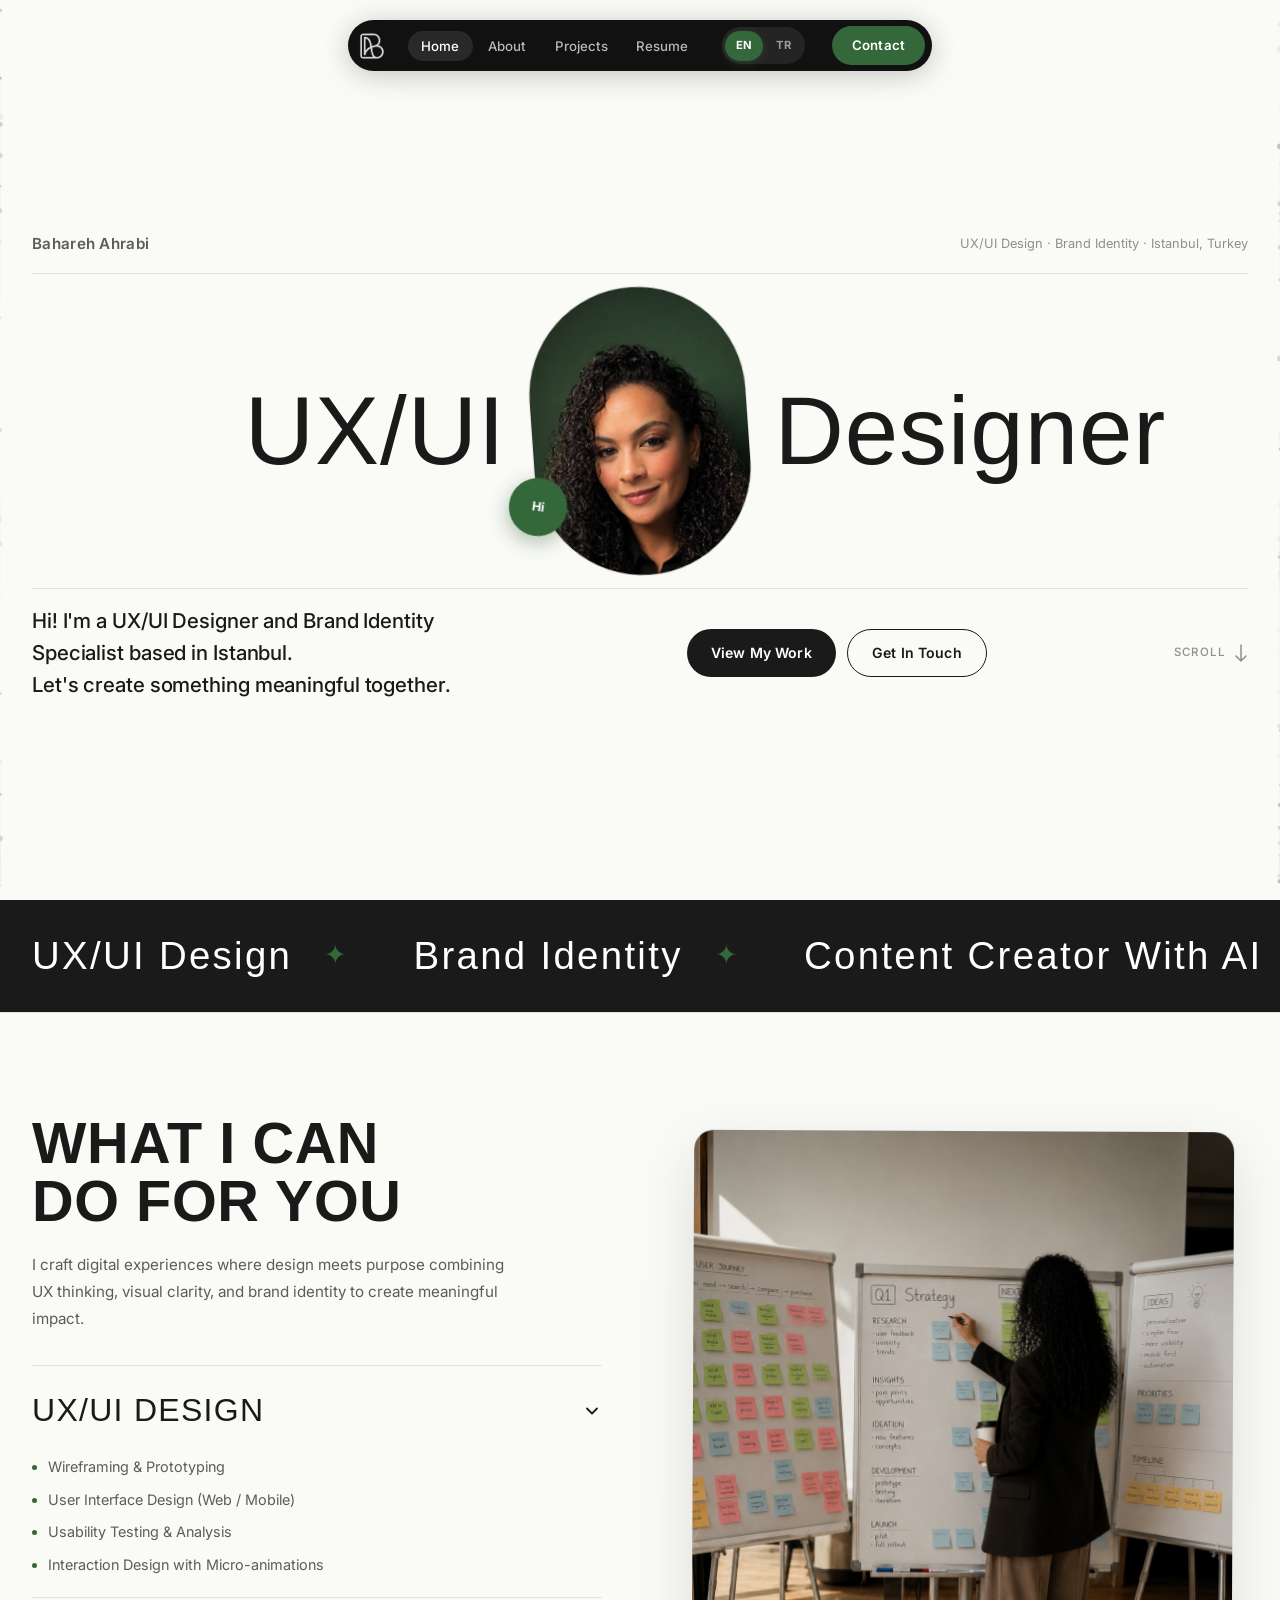
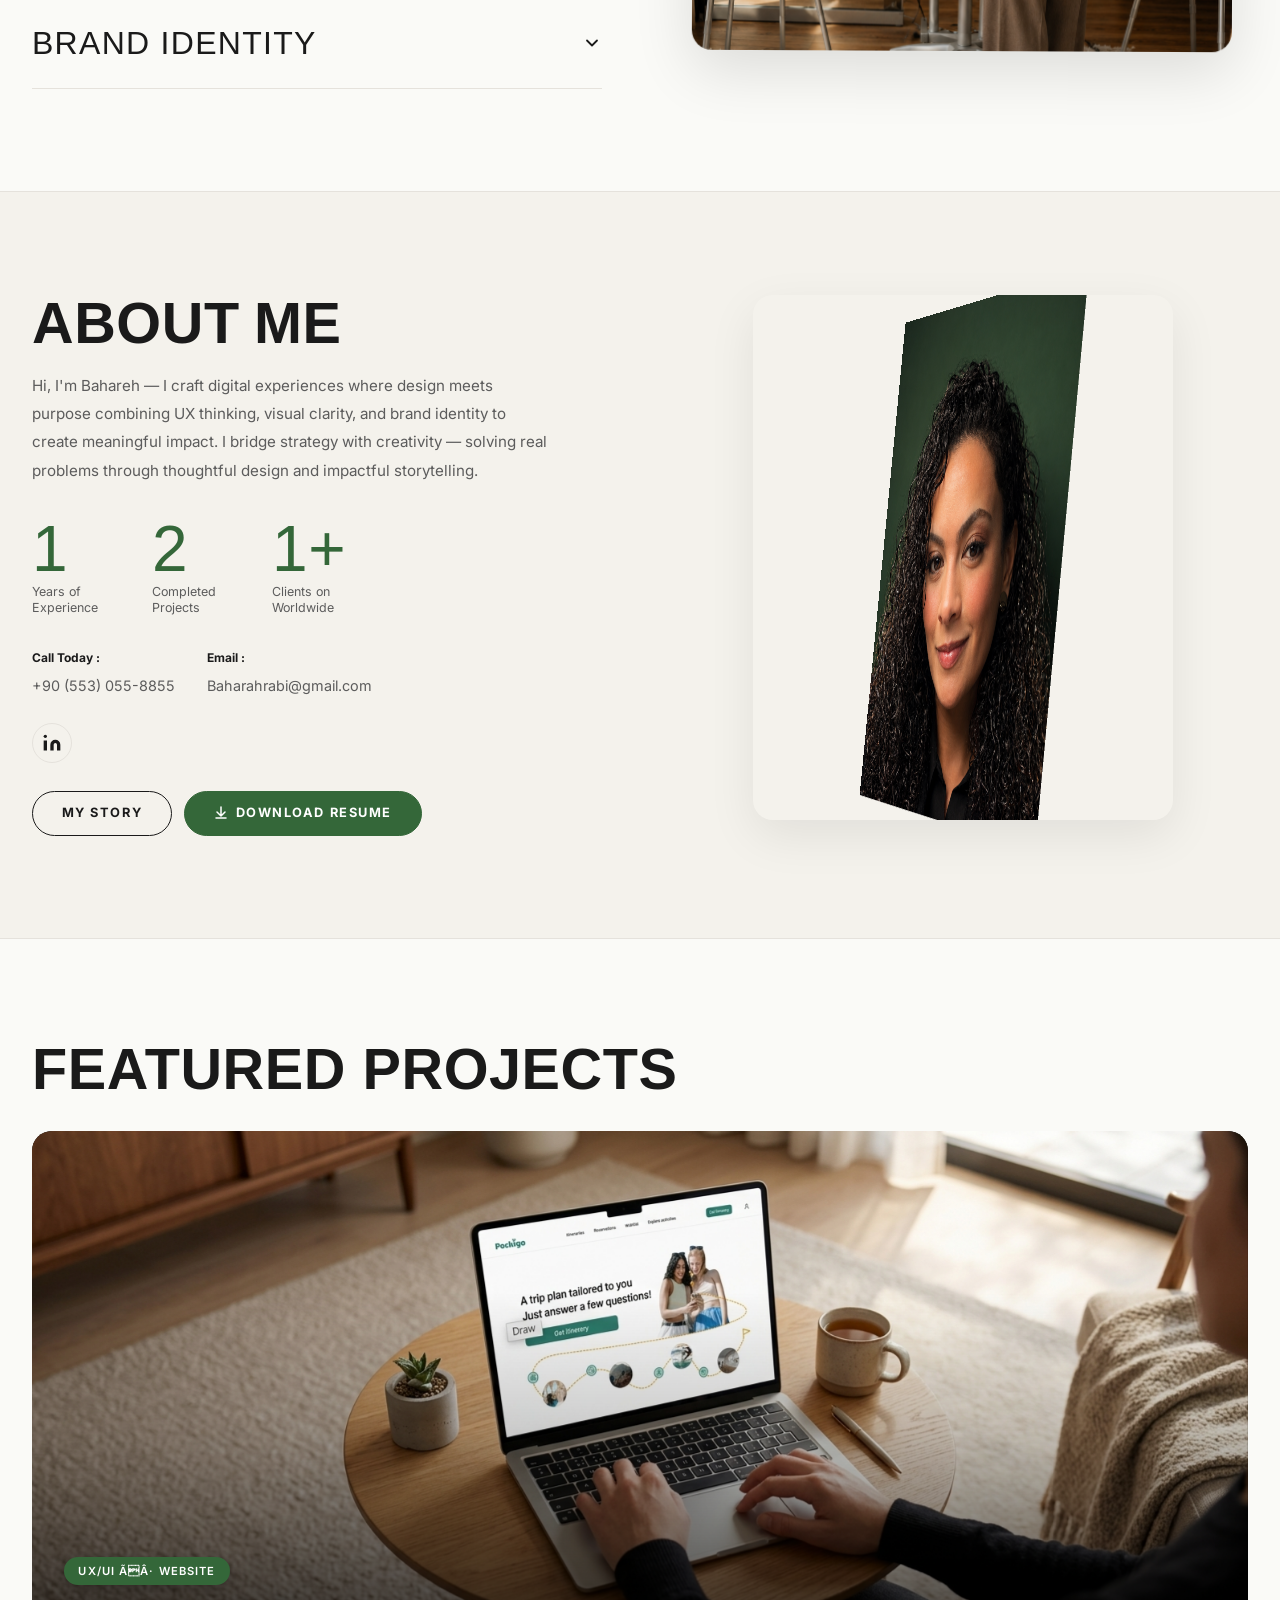
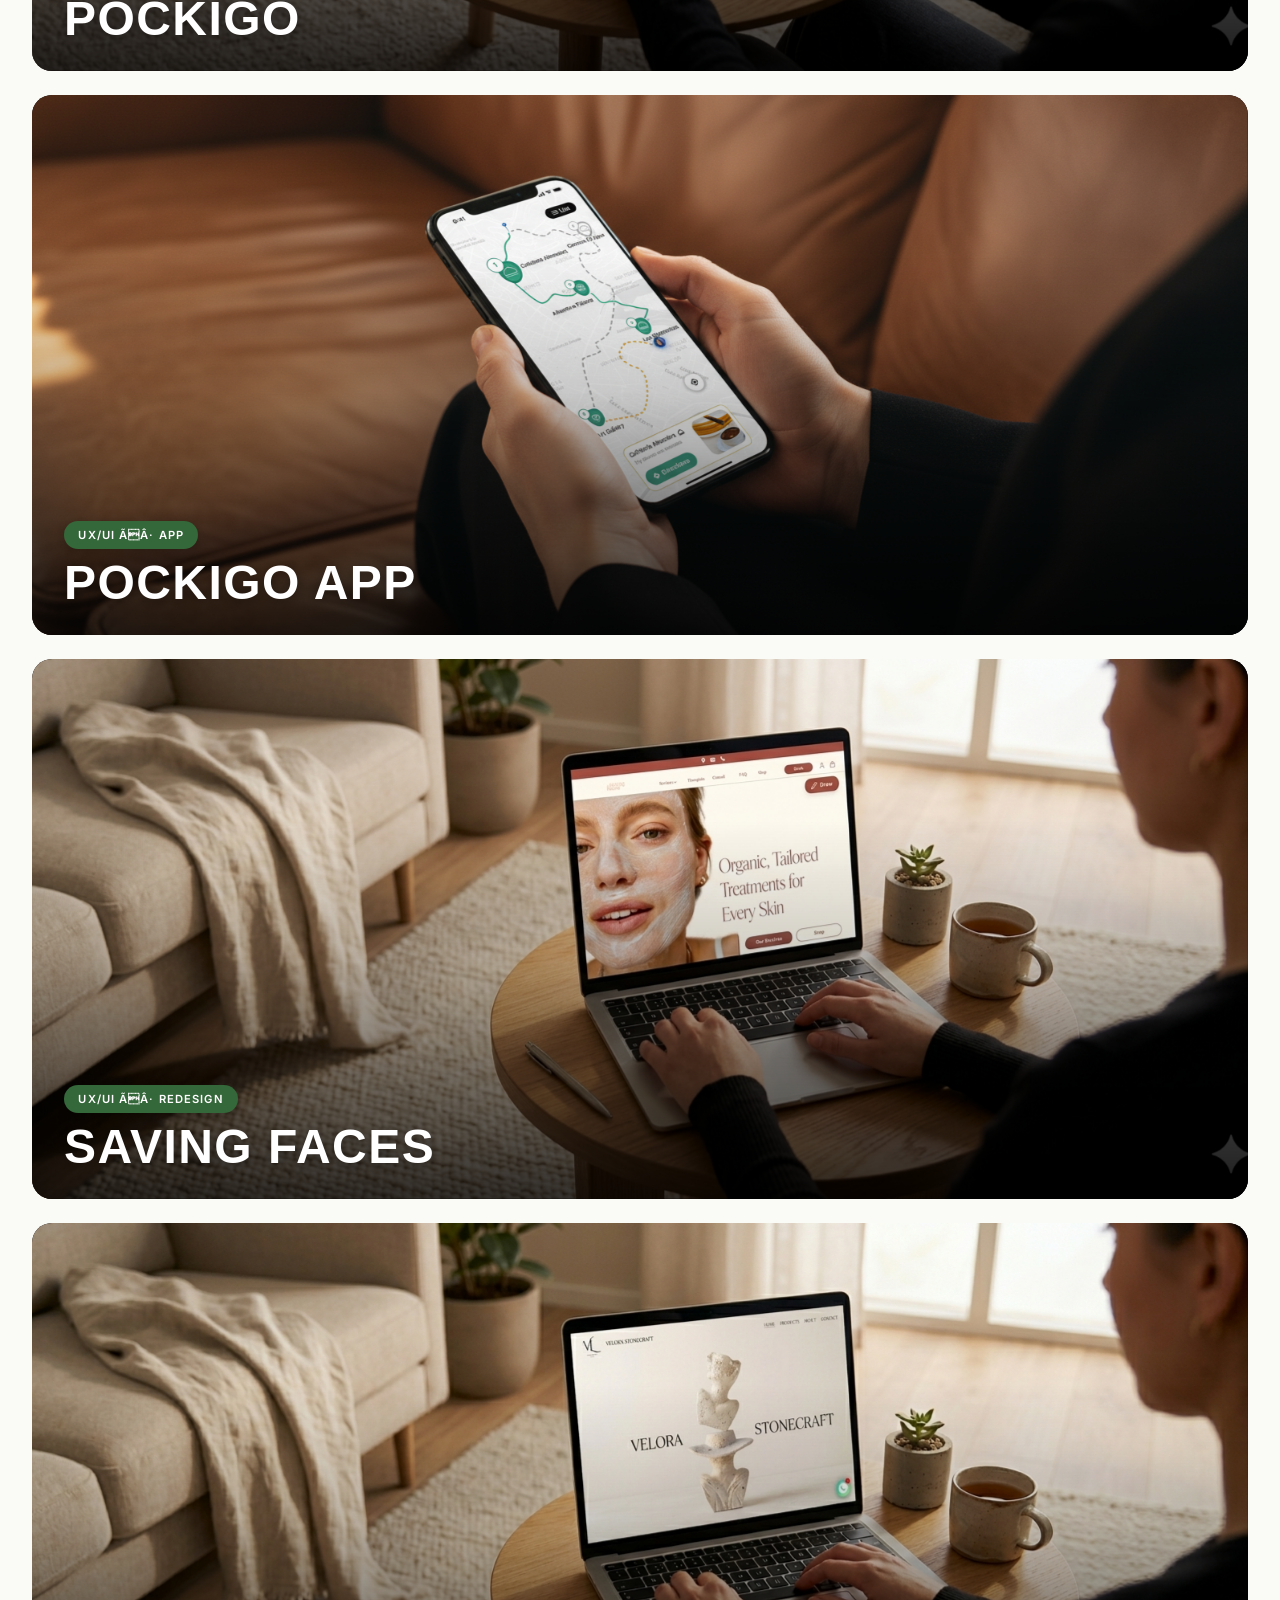
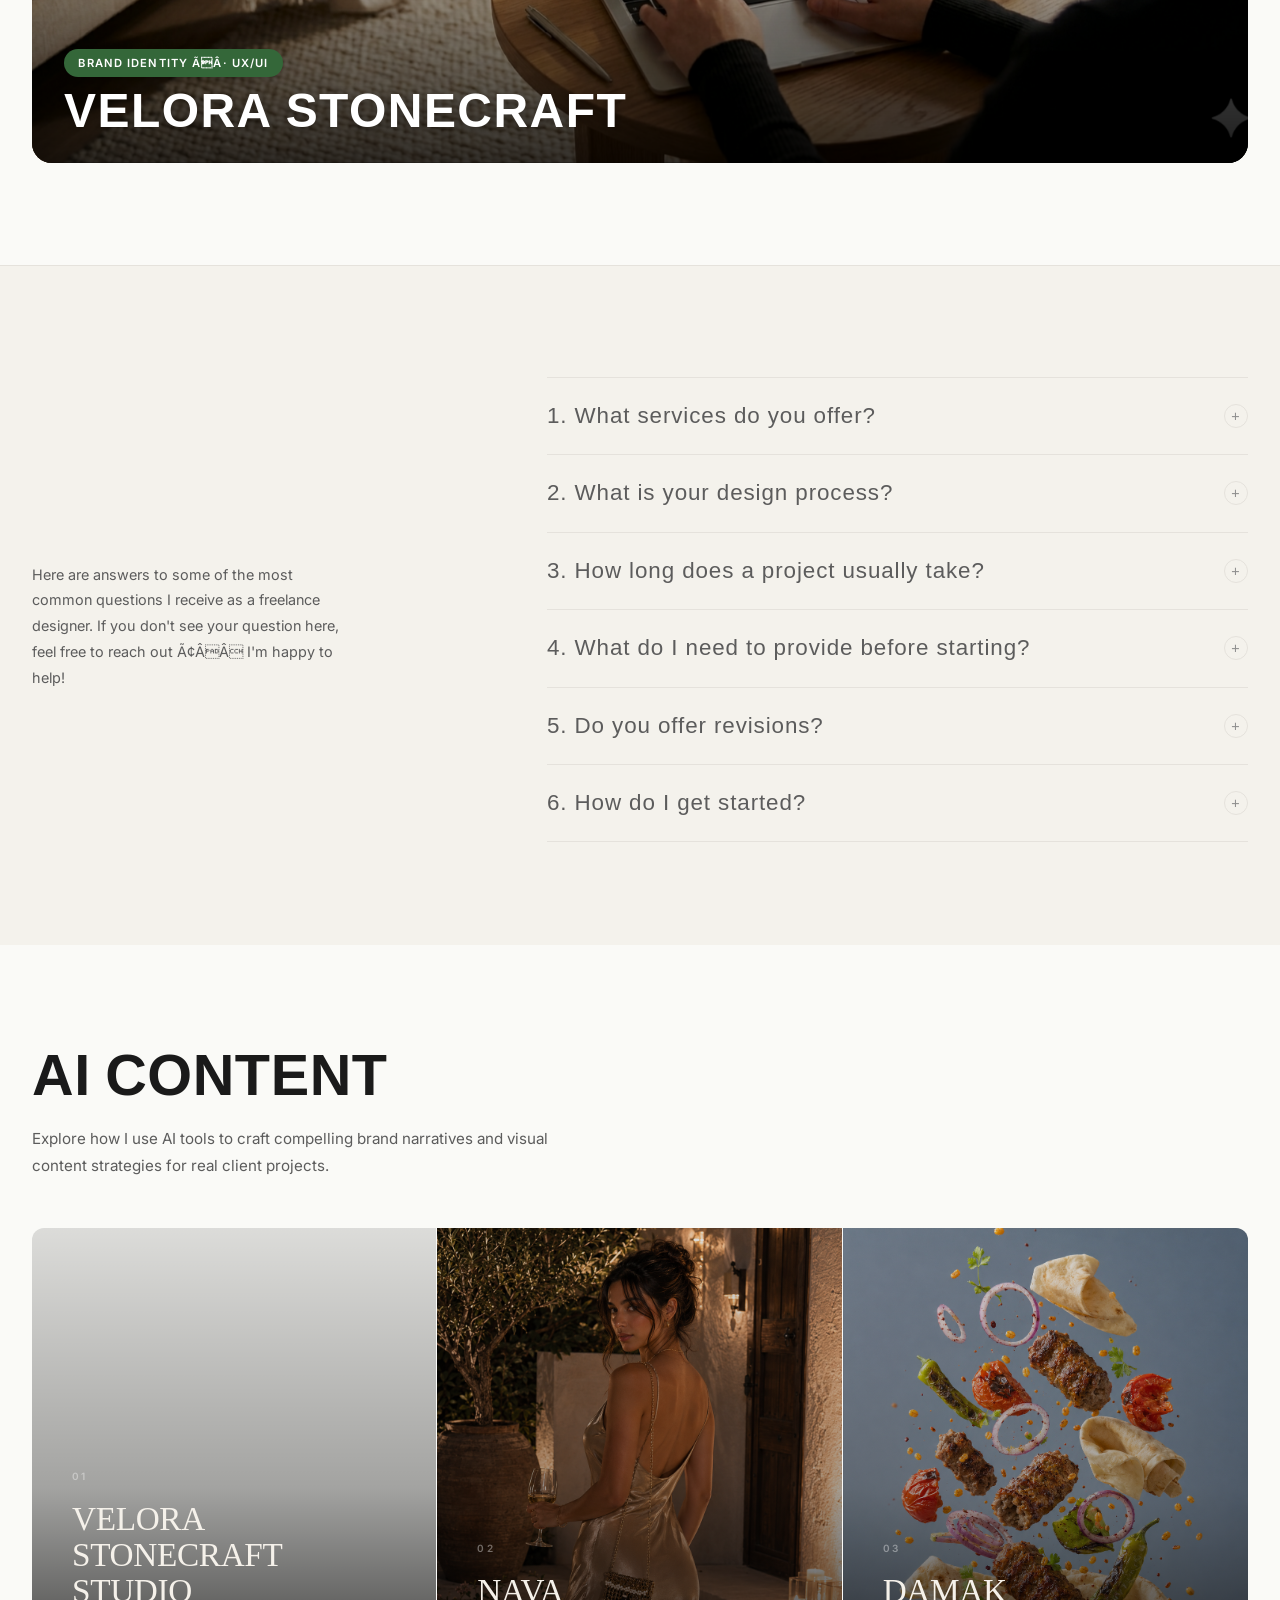
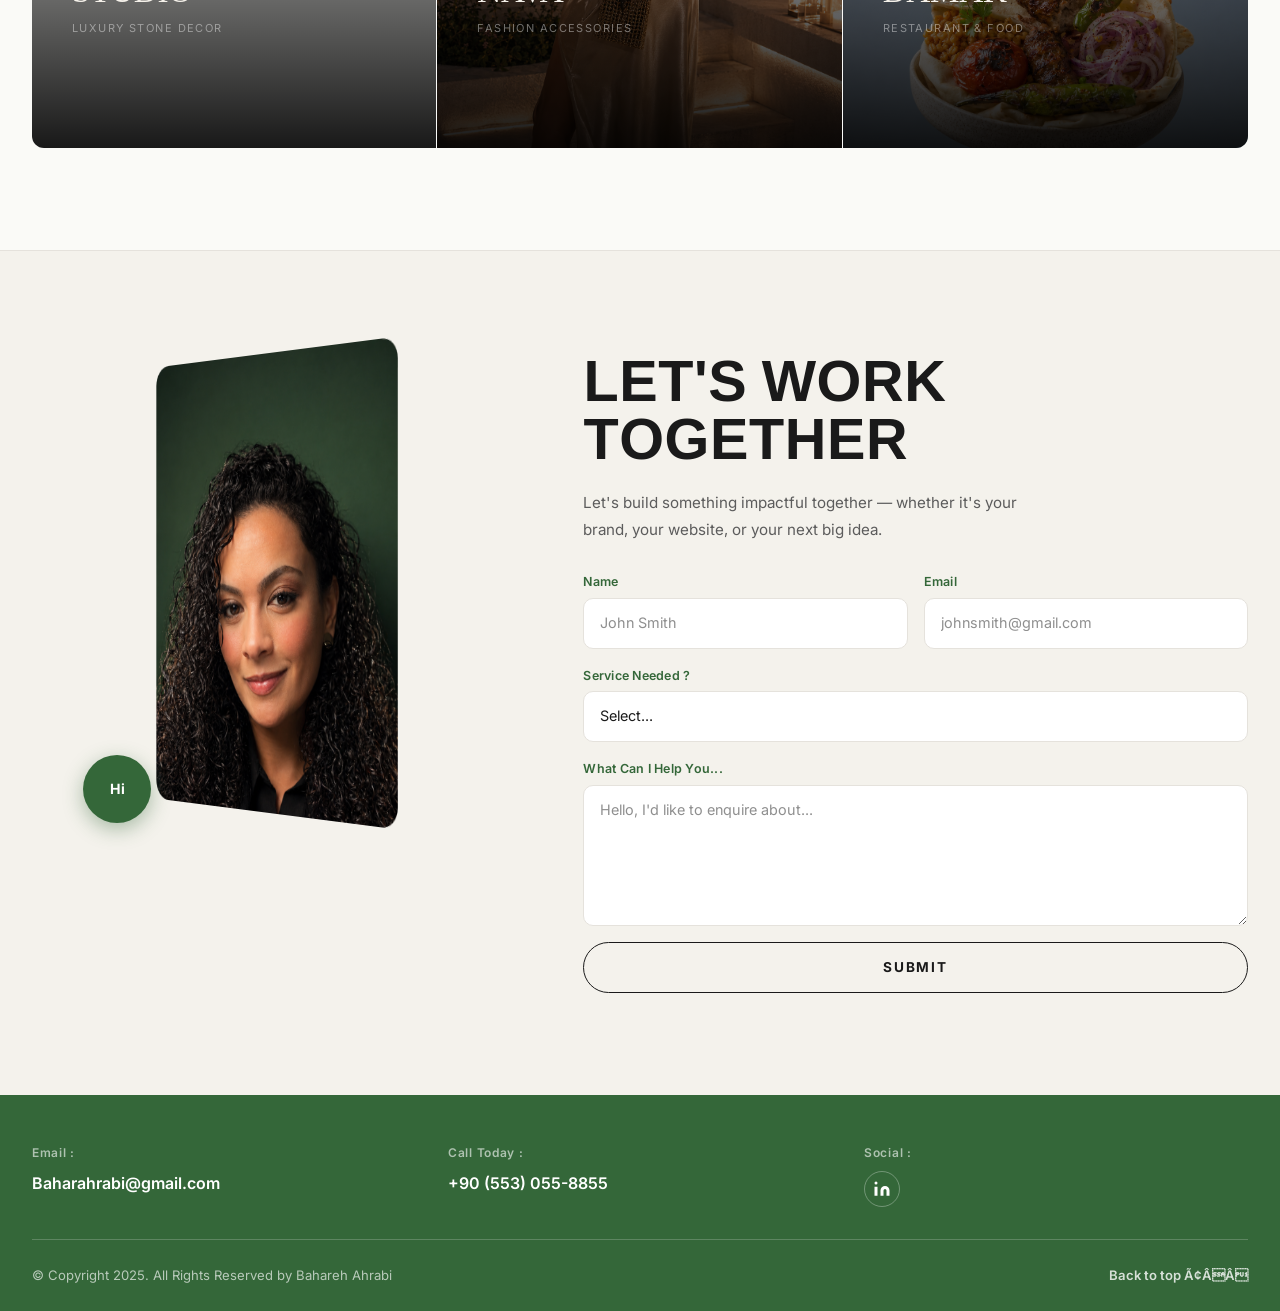
==== commit 34a2cc68: "nav: link Projects to projects.html" ====
--- a/index.html
+++ b/index.html
@@ -57,7 +57,7 @@
       <ul class="nav__links" id="navLinks" role="list">
         <li><a href="#hero"     class="nav__link" data-i18n="nav.home">Home</a></li>
         <li><a href="about.html" class="nav__link" data-i18n="nav.about">About</a></li>
-        <li><a href="#projects" class="nav__link" data-i18n="nav.projects">Projects</a></li>
+        <li><a href="projects.html" class="nav__link" data-i18n="nav.projects">Projects</a></li>
         <li><a href="assets/Final%20Resume%20Bahareh%20-%202026%20.pdf" target="_blank" rel="noopener" download="Bahareh-Ahrabi-Resume.pdf" class="nav__link" data-i18n="nav.resume">Resume</a></li>
       </ul>
       <div class="lang-switch" role="group" aria-label="Language">
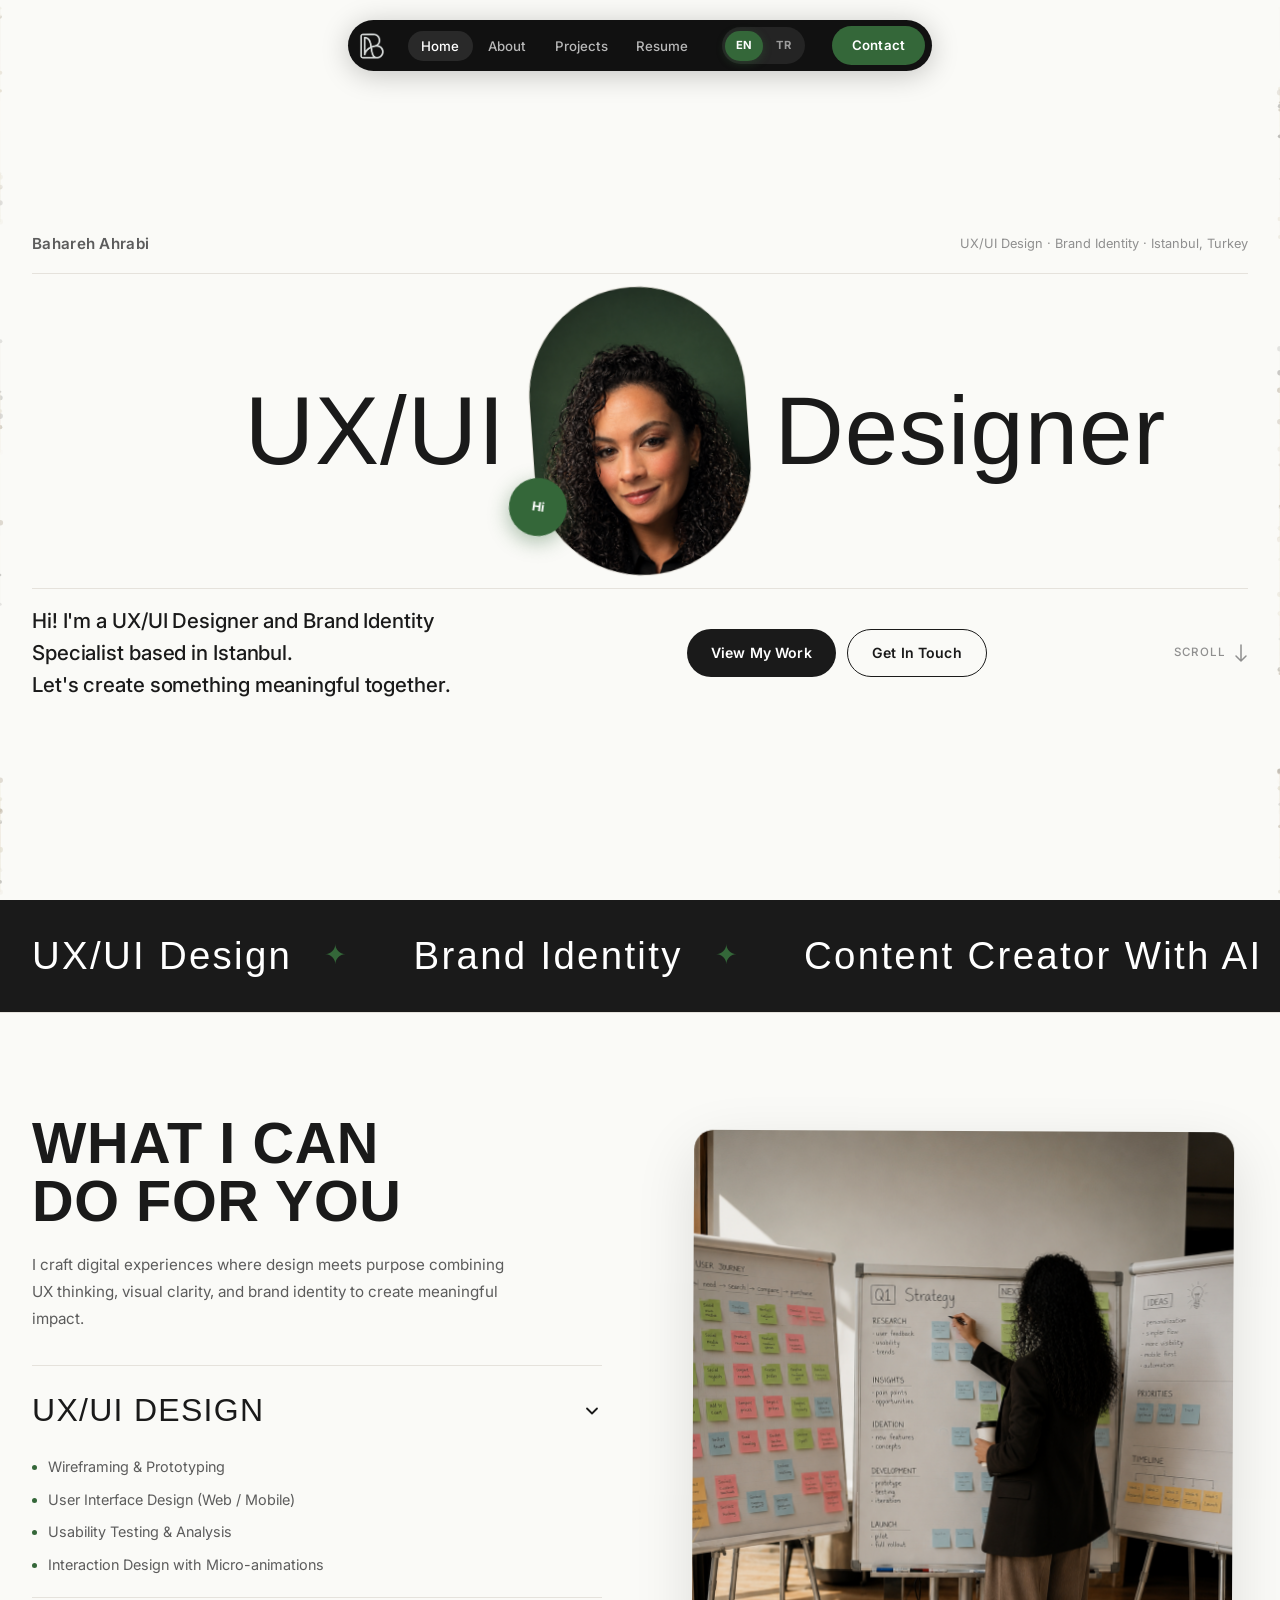
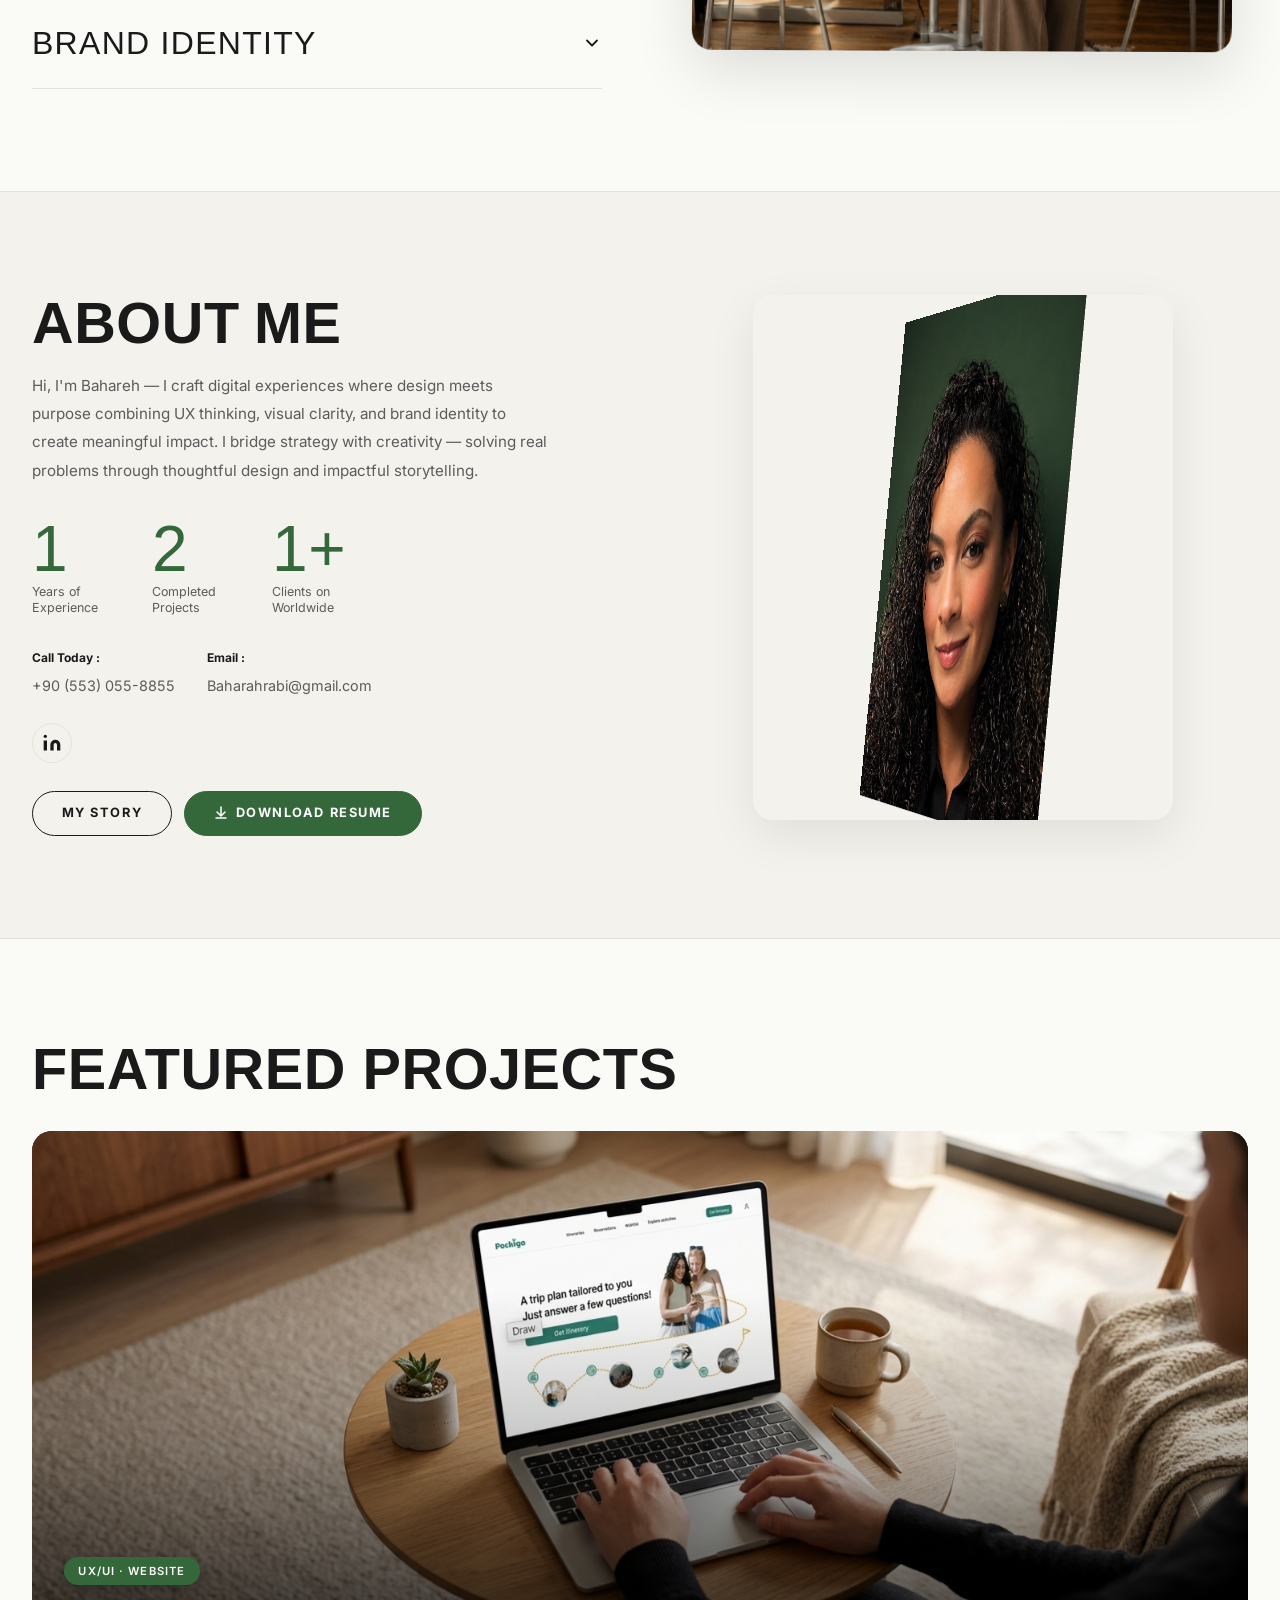
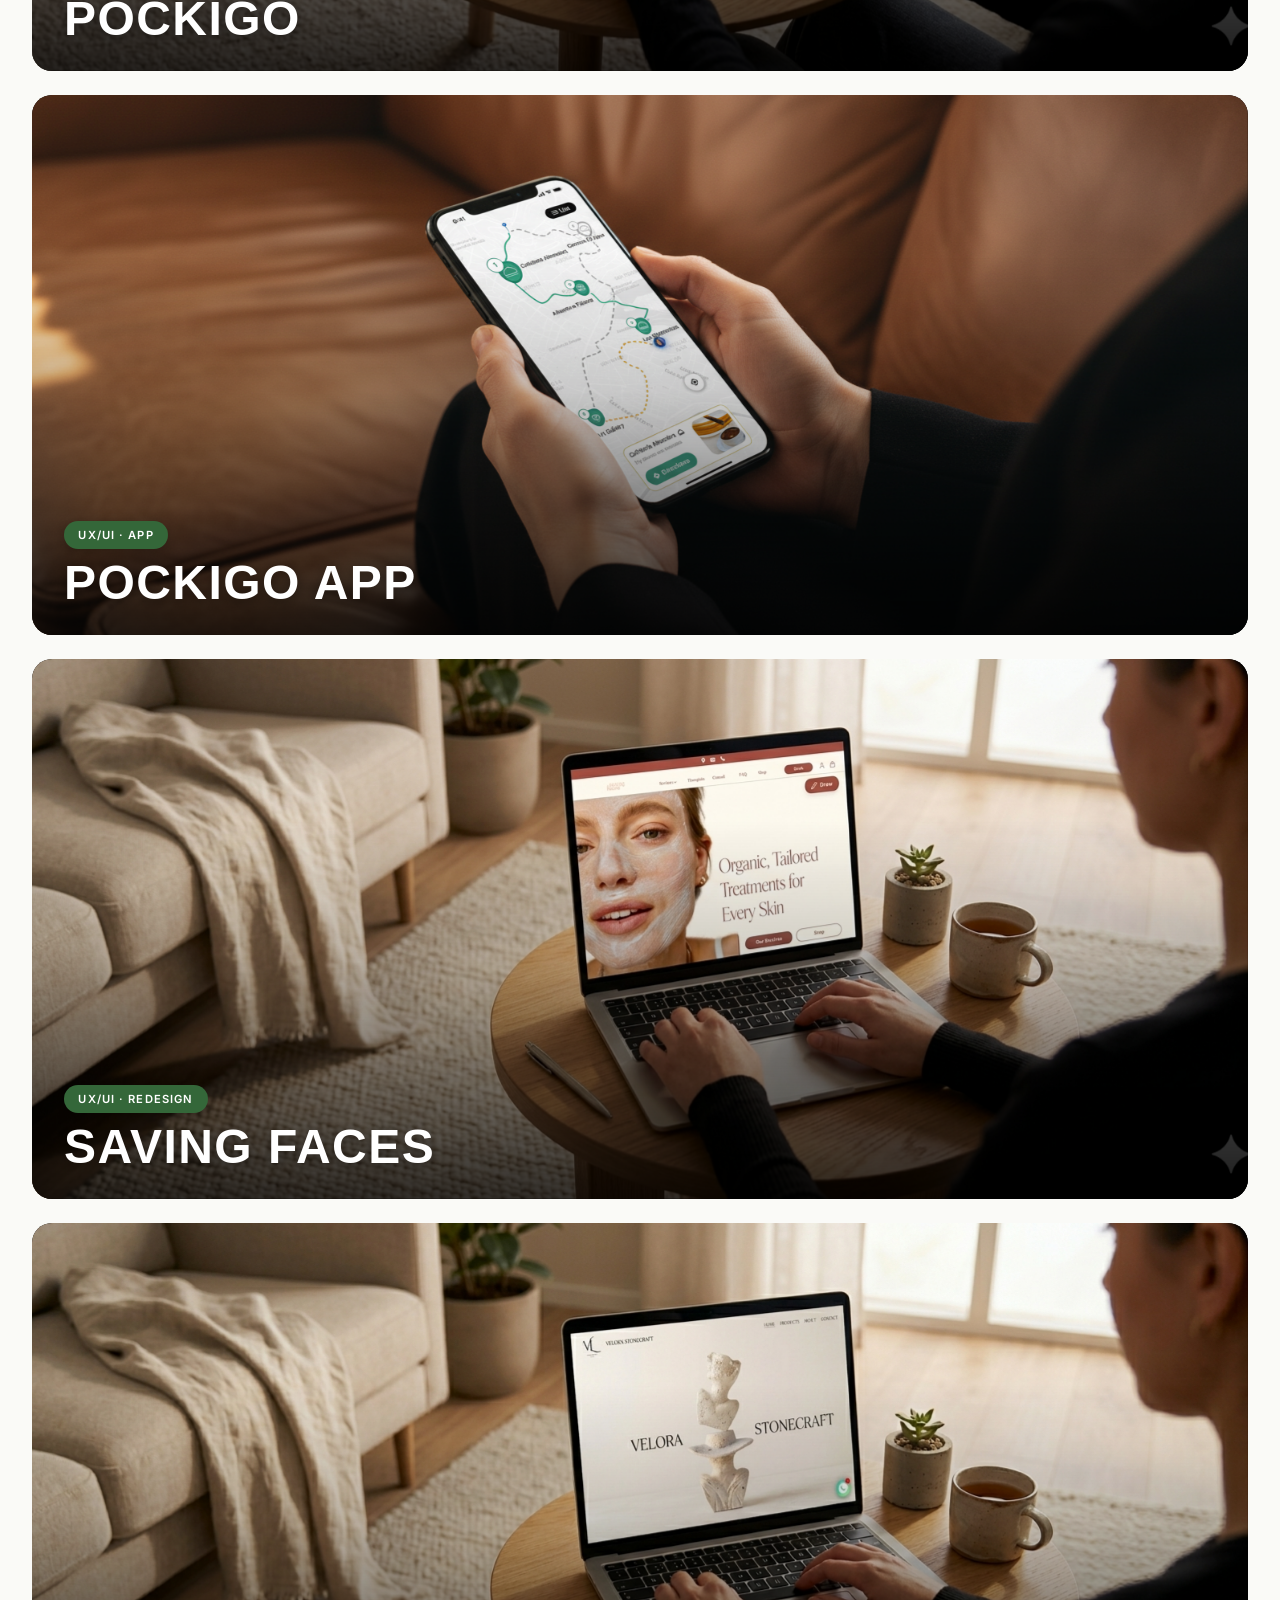
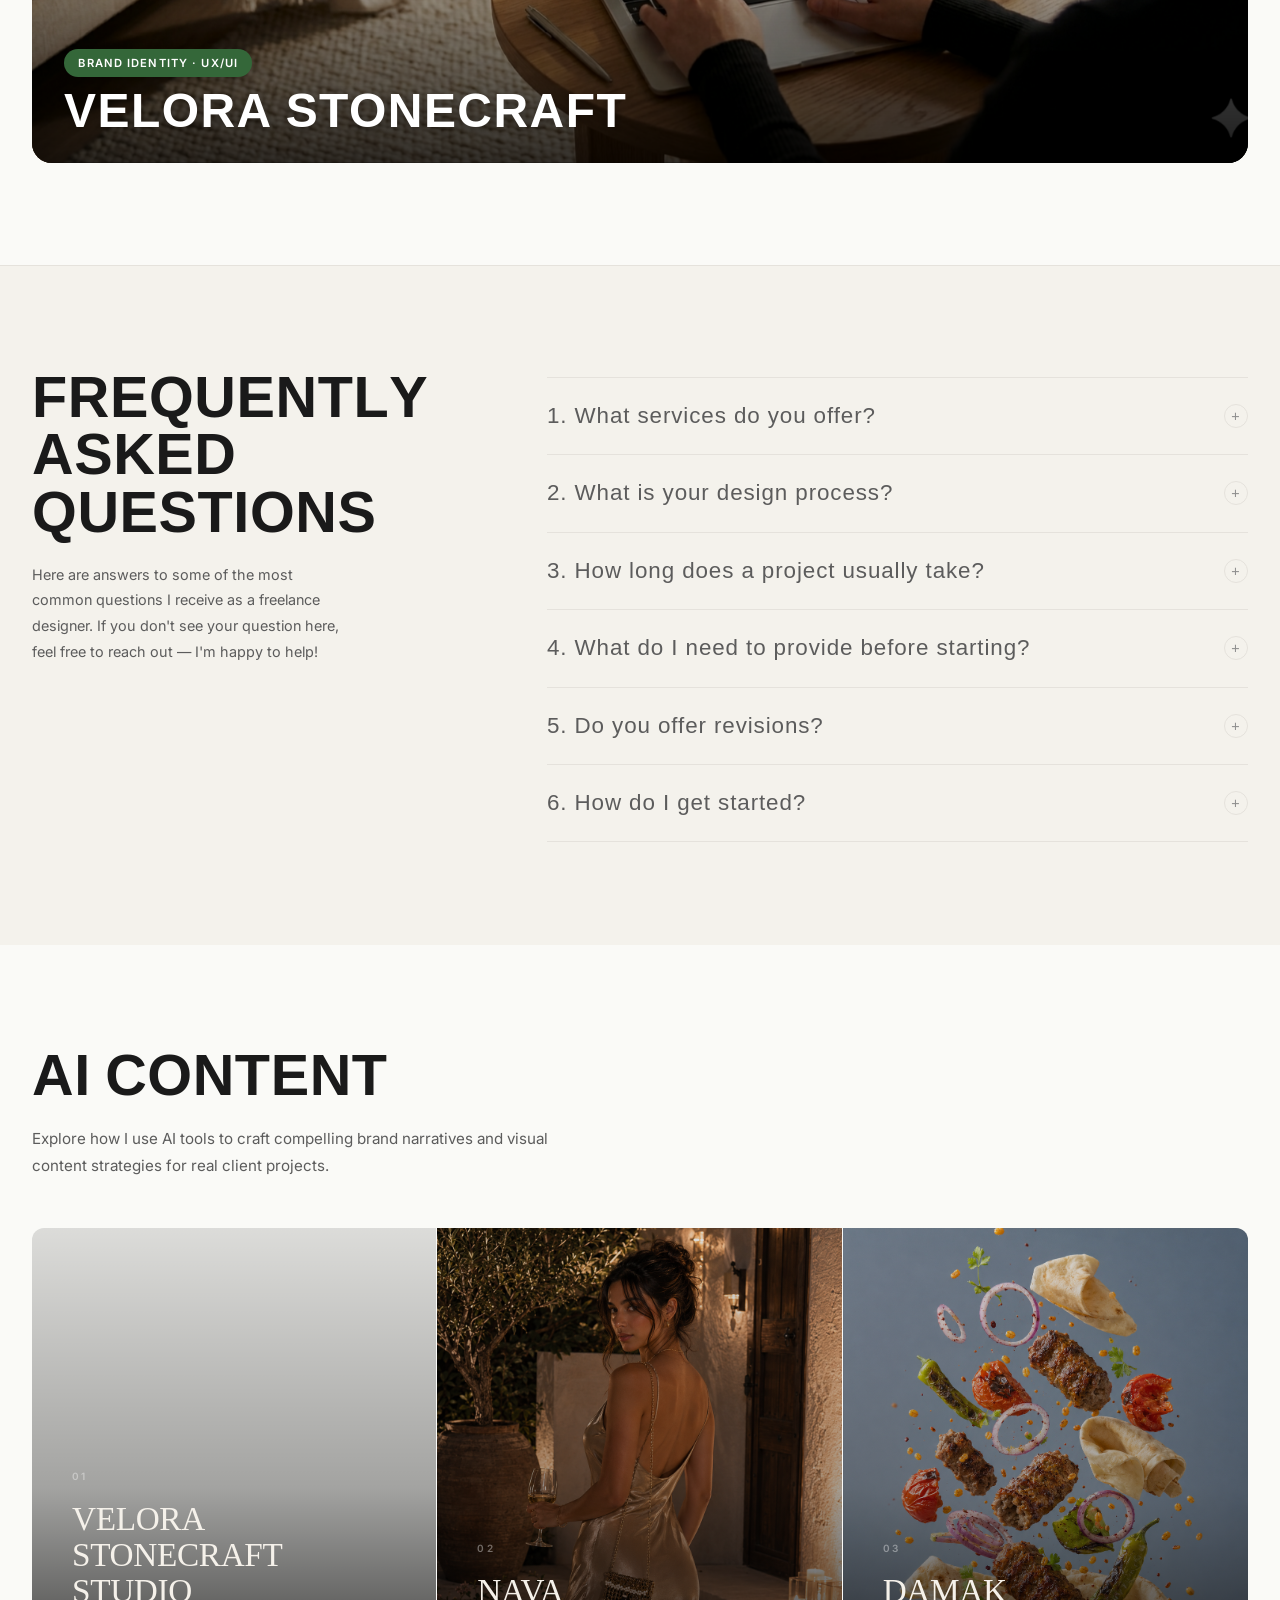
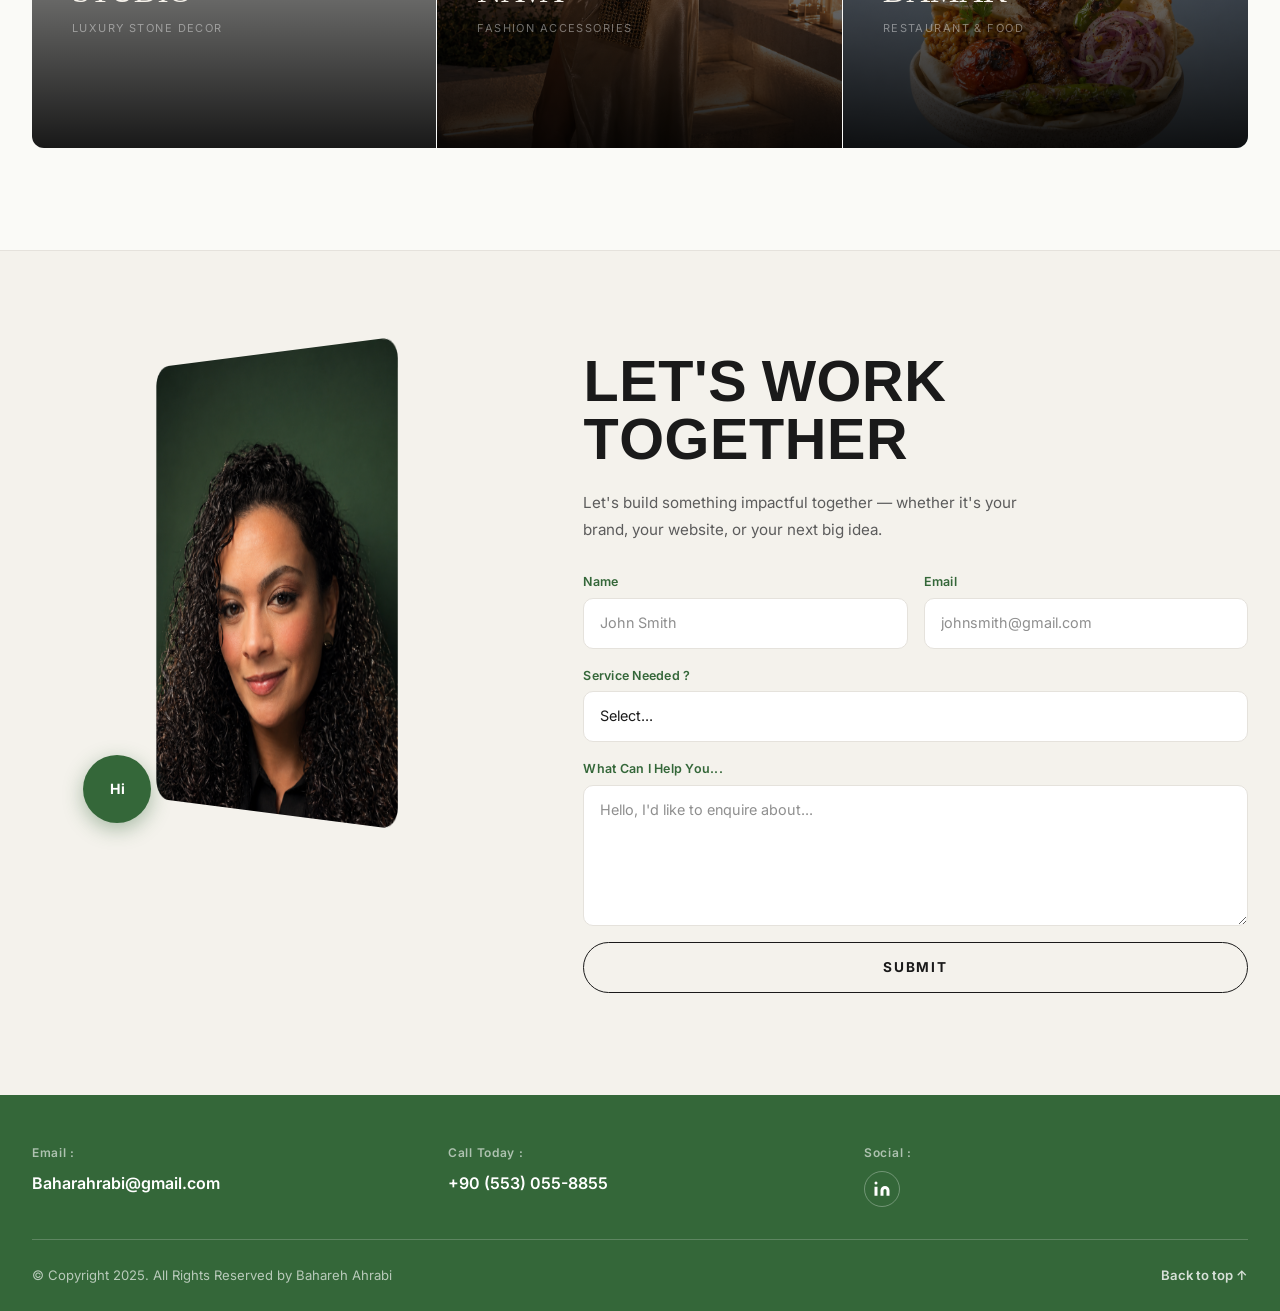
==== commit 03852334: "Fix garbled (double-encoded UTF-8) characters Restore em dashes, arrows, middle dots, checkmark and " ====
--- a/index.html
+++ b/index.html
@@ -3,8 +3,8 @@
 <head>
   <meta charset="UTF-8" />
   <meta name="viewport" content="width=device-width, initial-scale=1.0" />
-  <meta name="description" content="Bahareh Ahrabi Ã¢ÂÂ UX/UI Designer & Brand Identity based in Istanbul, Turkey." />
-  <title>Bahareh Ahrabi Ã¢ÂÂ UX/UI Designer & Brand Identity</title>
+  <meta name="description" content="Bahareh Ahrabi — UX/UI Designer & Brand Identity based in Istanbul, Turkey." />
+  <title>Bahareh Ahrabi — UX/UI Designer & Brand Identity</title>
   <link rel="preconnect" href="https://fonts.googleapis.com" />
   <link rel="preconnect" href="https://fonts.gstatic.com" crossorigin />
   <link href="https://fonts.googleapis.com/css2?family=Fraunces:ital,opsz,wght@0,9..144,400;0,9..144,700;1,9..144,700&family=Inter:wght@400;500;600;700&display=swap" rel="stylesheet" />
@@ -47,7 +47,7 @@
   </div>
 
   <!-- ============================================================
-       NAVIGATION Ã¢ÂÂ centered pill
+       NAVIGATION — centered pill
   ============================================================ -->
   <nav class="nav" id="nav" role="navigation" aria-label="Main navigation">
     <div class="nav__pill">
@@ -81,7 +81,7 @@
   </nav>
 
   <!-- ============================================================
-       HERO Ã¢ÂÂ editorial split
+       HERO — editorial split
   ============================================================ -->
   <section class="hero" id="hero" aria-label="Introduction" style="position:relative;">
     <canvas id="heroCanvas" aria-hidden="true" style="position:absolute;inset:0;width:100%;height:100%;pointer-events:none;z-index:0;opacity:.55;"></canvas>
@@ -91,9 +91,9 @@
         <span class="hero__fullname">Bahareh Ahrabi</span>
         <div class="hero__meta" data-i18n="hero.location">
           <span>UX/UI Design</span>
-          <span class="hero__sep">ÃÂ·</span>
+          <span class="hero__sep">·</span>
           <span>Brand Identity</span>
-          <span class="hero__sep">ÃÂ·</span>
+          <span class="hero__sep">·</span>
           <span>Istanbul, Turkey</span>
         </div>
       </div>
@@ -111,7 +111,7 @@
         <span class="hero__word hero__word--r" aria-hidden="true">Designer</span>
       </div>
 
-      <h1 class="visually-hidden">Bahareh Ahrabi Ã¢ÂÂ UX/UI Designer &amp; Brand Identity</h1>
+      <h1 class="visually-hidden">Bahareh Ahrabi — UX/UI Designer &amp; Brand Identity</h1>
 
       <div class="hero__btmrow" data-reveal data-delay="120">
         <p class="hero__tagline" data-i18n="hero.tagline">Hi! I'm a UX/UI Designer and Brand Identity Specialist based in Istanbul.<br>Let's create something meaningful together.</p>
@@ -148,7 +148,7 @@
   </div>
 
   <!-- ============================================================
-       SERVICES Ã¢ÂÂ accordion
+       SERVICES — accordion
   ============================================================ -->
   <section class="section services" id="services" aria-label="Services">
     <div class="container services__inner">
@@ -209,7 +209,7 @@
       <div class="about__left" data-reveal>
         <h2 class="section-heading">ABOUT ME</h2>
         <p class="about__bio" data-i18n="about.bio">
-          Hi, I'm Bahareh Ã¢ÂÂ I craft digital experiences where design meets purpose combining UX thinking, visual clarity, and brand identity to create meaningful impact. I bridge strategy with creativity Ã¢ÂÂ solving real problems through thoughtful design and impactful storytelling.
+          Hi, I'm Bahareh — I craft digital experiences where design meets purpose combining UX thinking, visual clarity, and brand identity to create meaningful impact. I bridge strategy with creativity — solving real problems through thoughtful design and impactful storytelling.
         </p>
 
         <div class="about__stats">
@@ -270,7 +270,7 @@
   </section>
 
   <!-- ============================================================
-       PROJECTS Ã¢ÂÂ full-width stacked cards
+       PROJECTS — full-width stacked cards
   ============================================================ -->
   <section class="section projects" id="projects" aria-label="Featured Projects">
     <div class="container projects__header" data-reveal>
@@ -286,15 +286,15 @@
             <img src="assets/images/Pockigo-Website.png" alt="Pockigo Website Design" class="proj-stack-card__bg">
             <div class="proj-stack-card__overlay"></div>
             <div class="proj-stack-card__content">
-              <span class="proj-pill">UX/UI ÃÂ· Website</span>
+              <span class="proj-pill">UX/UI · Website</span>
               <h3 class="proj-stack-card__title">POCKIGO</h3>
             </div>
           </a>
           <div class="proj-flip__back">
-            <span class="proj-flip__back-pill">UX/UI ÃÂ· Website</span>
+            <span class="proj-flip__back-pill">UX/UI · Website</span>
             <h3 class="proj-flip__back-title">POCKIGO</h3>
             <p class="proj-flip__back-desc">A travel planning platform that creates personalised itineraries based on users' preferences and needs.</p>
-            <a href="pockigo-website.html" class="btn-pill-outline" style="color:#fff;border-color:rgba(255,255,255,.4);">View Case Study Ã¢ÂÂ</a>
+            <a href="pockigo-website.html" class="btn-pill-outline" style="color:#fff;border-color:rgba(255,255,255,.4);">View Case Study →</a>
           </div>
         </div>
       </div>
@@ -306,15 +306,15 @@
             <img src="assets/images/Pockigo - Application.png" alt="Pockigo Mobile App" class="proj-stack-card__bg">
             <div class="proj-stack-card__overlay"></div>
             <div class="proj-stack-card__content">
-              <span class="proj-pill">UX/UI ÃÂ· App</span>
+              <span class="proj-pill">UX/UI · App</span>
               <h3 class="proj-stack-card__title">POCKIGO APP</h3>
             </div>
           </a>
           <div class="proj-flip__back">
-            <span class="proj-flip__back-pill">UX/UI ÃÂ· App</span>
+            <span class="proj-flip__back-pill">UX/UI · App</span>
             <h3 class="proj-flip__back-title">POCKIGO APP</h3>
             <p class="proj-flip__back-desc">Mobile companion for tracking and adapting itineraries in real time while travelling.</p>
-            <a href="pockigo-app.html" class="btn-pill-outline" style="color:#fff;border-color:rgba(255,255,255,.4);">View Case Study Ã¢ÂÂ</a>
+            <a href="pockigo-app.html" class="btn-pill-outline" style="color:#fff;border-color:rgba(255,255,255,.4);">View Case Study →</a>
           </div>
         </div>
       </div>
@@ -326,15 +326,15 @@
             <img src="assets/images/Saving Faces - Redesign Website.png" alt="Saving Faces Redesign" class="proj-stack-card__bg">
             <div class="proj-stack-card__overlay"></div>
             <div class="proj-stack-card__content">
-              <span class="proj-pill">UX/UI ÃÂ· Redesign</span>
+              <span class="proj-pill">UX/UI · Redesign</span>
               <h3 class="proj-stack-card__title">SAVING FACES</h3>
             </div>
           </a>
           <div class="proj-flip__back">
-            <span class="proj-flip__back-pill">UX/UI ÃÂ· Redesign</span>
+            <span class="proj-flip__back-pill">UX/UI · Redesign</span>
             <h3 class="proj-flip__back-title">SAVING FACES</h3>
             <p class="proj-flip__back-desc">A boutique skincare studio's website redesigned for clarity, trust, and a seamless booking experience.</p>
-            <a href="saving-faces.html" class="btn-pill-outline" style="color:#fff;border-color:rgba(255,255,255,.4);">View Case Study Ã¢ÂÂ</a>
+            <a href="saving-faces.html" class="btn-pill-outline" style="color:#fff;border-color:rgba(255,255,255,.4);">View Case Study →</a>
           </div>
         </div>
       </div>
@@ -346,14 +346,14 @@
             <img src="assets/images/Velora stonecraft.png" alt="Velora Stonecraft" class="proj-stack-card__bg">
             <div class="proj-stack-card__overlay"></div>
             <div class="proj-stack-card__content">
-              <span class="proj-pill">Brand Identity ÃÂ· UX/UI</span>
+              <span class="proj-pill">Brand Identity · UX/UI</span>
               <h3 class="proj-stack-card__title">VELORA STONECRAFT</h3>
             </div>
           </div>
           <div class="proj-flip__back">
-            <span class="proj-flip__back-pill">Brand Identity ÃÂ· UX/UI</span>
+            <span class="proj-flip__back-pill">Brand Identity · UX/UI</span>
             <h3 class="proj-flip__back-title">VELORA STONECRAFT</h3>
-            <p class="proj-flip__back-desc">A Tehran-based luxury stone-sculpture atelier Ã¢ÂÂ full brand identity system and a quiet, photography-led website to match.</p>
+            <p class="proj-flip__back-desc">A Tehran-based luxury stone-sculpture atelier — full brand identity system and a quiet, photography-led website to match.</p>
             <div class="proj-flip__back-ctas">
               <a href="velora-stonecraft.html" class="proj-card-cta">Brand Identity <svg width="12" height="12" viewBox="0 0 14 14" fill="none"><path d="M2 7h10M12 7L8 3M12 7L8 11" stroke="currentColor" stroke-width="1.5" stroke-linecap="round" stroke-linejoin="round"/></svg></a>
               <a href="velora-stonecraft-ux.html" class="proj-card-cta">UX/UI Website <svg width="12" height="12" viewBox="0 0 14 14" fill="none"><path d="M2 7h10M12 7L8 3M12 7L8 11" stroke="currentColor" stroke-width="1.5" stroke-linecap="round" stroke-linejoin="round"/></svg></a>
@@ -371,10 +371,10 @@
             </div>
           </a>
           <div class="proj-flip__back">
-            <span class="proj-flip__back-pill">AI ÃÂ· Content Creation</span>
+            <span class="proj-flip__back-pill">AI · Content Creation</span>
             <h3 class="proj-flip__back-title">AI CONTENT CREATOR</h3>
-            <p class="proj-flip__back-desc">AI-generated visual content for fashion accessories, restaurant identity, and luxury stone sculpture Ã¢ÂÂ produced with Midjourney.</p>
-            <a href="ai-content.html" class="btn-pill-outline" style="color:#fff;border-color:rgba(255,255,255,.4);">View Case Study Ã¢ÂÂ</a>
+            <p class="proj-flip__back-desc">AI-generated visual content for fashion accessories, restaurant identity, and luxury stone sculpture — produced with Midjourney.</p>
+            <a href="ai-content.html" class="btn-pill-outline" style="color:#fff;border-color:rgba(255,255,255,.4);">View Case Study →</a>
           </div>
         </div>
       </div>
@@ -390,7 +390,7 @@
 
       <div class="faq__left" data-reveal>
         <h2 class="section-heading">FREQUENTLY ASKED<br>QUESTIONS</h2>
-        <p class="faq__sub">Here are answers to some of the most common questions I receive as a freelance designer. If you don't see your question here, feel free to reach out Ã¢ÂÂ I'm happy to help!</p>
+        <p class="faq__sub">Here are answers to some of the most common questions I receive as a freelance designer. If you don't see your question here, feel free to reach out — I'm happy to help!</p>
       </div>
 
       <div class="faq__list" data-reveal data-delay="80">
@@ -411,7 +411,7 @@
             <span class="faq__icon" aria-hidden="true"></span>
           </button>
           <div class="faq__a">
-            <p>I follow a Double Diamond process: Discover Ã¢ÂÂ Define Ã¢ÂÂ Design Ã¢ÂÂ Deliver. I keep you involved at every stage Ã¢ÂÂ from research and wireframes to final handoff with specs and a style guide.</p>
+            <p>I follow a Double Diamond process: Discover → Define → Design → Deliver. I keep you involved at every stage — from research and wireframes to final handoff with specs and a style guide.</p>
           </div>
         </div>
 
@@ -421,7 +421,7 @@
             <span class="faq__icon" aria-hidden="true"></span>
           </button>
           <div class="faq__a">
-            <p>Brand identity projects typically take 2Ã¢ÂÂ3 weeks. UX/UI projects for a website or app usually run 4Ã¢ÂÂ8 weeks from kickoff to final delivery. I always agree a clear timeline before we begin.</p>
+            <p>Brand identity projects typically take 2–3 weeks. UX/UI projects for a website or app usually run 4–8 weeks from kickoff to final delivery. I always agree a clear timeline before we begin.</p>
           </div>
         </div>
 
@@ -441,7 +441,7 @@
             <span class="faq__icon" aria-hidden="true"></span>
           </button>
           <div class="faq__a">
-            <p>Yes Ã¢ÂÂ I include two structured revision rounds in all projects. These are dedicated review points, not ad-hoc patches. Additional rounds can be arranged if needed.</p>
+            <p>Yes — I include two structured revision rounds in all projects. These are dedicated review points, not ad-hoc patches. Additional rounds can be arranged if needed.</p>
           </div>
         </div>
 
@@ -460,7 +460,7 @@
   </section>
 
   <!-- ============================================================
-       AI CONTENT Ã¢ÂÂ Creating with AI tools
+       AI CONTENT — Creating with AI tools
   ============================================================ -->
   <section class="section" id="blog" aria-label="AI Content Case Studies">
     <div class="container">
@@ -476,7 +476,7 @@
           <span class="ai-index__card-num">01</span>
           <h3 class="ai-index__card-title">VELORA STONECRAFT STUDIO</h3>
           <p class="ai-index__card-cat">Luxury Stone Decor</p>
-          <span class="ai-index__card-cta">View Case Study Ã¢ÂÂ</span>
+          <span class="ai-index__card-cta">View Case Study →</span>
         </div>
       </a>
       <a href="ai-content.html#nava" class="ai-index__card">
@@ -486,7 +486,7 @@
           <span class="ai-index__card-num">02</span>
           <h3 class="ai-index__card-title">NAVA</h3>
           <p class="ai-index__card-cat">Fashion Accessories</p>
-          <span class="ai-index__card-cta">View Case Study Ã¢ÂÂ</span>
+          <span class="ai-index__card-cta">View Case Study →</span>
         </div>
       </a>
       <a href="ai-content.html#damak" class="ai-index__card">
@@ -496,7 +496,7 @@
           <span class="ai-index__card-num">03</span>
           <h3 class="ai-index__card-title">DAMAK</h3>
           <p class="ai-index__card-cat">Restaurant &amp; Food</p>
-          <span class="ai-index__card-cta">View Case Study Ã¢ÂÂ</span>
+          <span class="ai-index__card-cta">View Case Study →</span>
         </div>
       </a>
     </section>
@@ -518,7 +518,7 @@
 
       <div class="contact__form-side" data-reveal data-delay="80">
         <h2 class="section-heading">LET'S WORK<br>TOGETHER</h2>
-        <p class="contact__sub" data-i18n="contact.sub">Let's build something impactful together Ã¢ÂÂ whether it's your brand, your website, or your next big idea.</p>
+        <p class="contact__sub" data-i18n="contact.sub">Let's build something impactful together — whether it's your brand, your website, or your next big idea.</p>
 
         <form class="contact__form" id="contactForm" novalidate>
           <div class="form-row">
@@ -553,7 +553,7 @@
   </section>
 
   <!-- ============================================================
-       FOOTER Ã¢ÂÂ purple
+       FOOTER — purple
   ============================================================ -->
   <footer class="footer" role="contentinfo">
     <div class="container footer__top">
@@ -580,7 +580,7 @@
     <div class="footer__divider"></div>
     <div class="container footer__bottom">
       <p>&copy; Copyright 2025. All Rights Reserved by Bahareh Ahrabi</p>
-      <a href="#hero" class="footer__back-top">Back to top Ã¢ÂÂ</a>
+      <a href="#hero" class="footer__back-top">Back to top ↑</a>
     </div>
   </footer>
 
@@ -589,7 +589,7 @@
   ============================================================ -->
   <script src="i18n.js"></script>
   <script>
-    // Ã¢ÂÂÃ¢ÂÂ Smooth scroll with nav offset
+    // ── Smooth scroll with nav offset
     document.querySelectorAll('a[href^="#"]').forEach(a => {
       a.addEventListener('click', e => {
         const href = a.getAttribute('href');
@@ -602,7 +602,7 @@
       });
     });
 
-    // Ã¢ÂÂÃ¢ÂÂ Nav active link
+    // ── Nav active link
     const sections = document.querySelectorAll('section[id]');
     const navLinks = document.querySelectorAll('.nav__link');
     window.addEventListener('scroll', () => {
@@ -611,7 +611,7 @@
       navLinks.forEach(a => a.classList.toggle('nav__link--active', a.getAttribute('href') === '#' + cur));
     }, { passive: true });
 
-    // Ã¢ÂÂÃ¢ÂÂ Mobile hamburger
+    // ── Mobile hamburger
     const hamburger = document.getElementById('hamburger');
     const mobileMenu = document.getElementById('mobileMenu');
     hamburger.addEventListener('click', () => {
@@ -628,8 +628,8 @@
       });
     });
 
-    // Ã¢ÂÂÃ¢ÂÂ "Available for work" badge Ã¢ÂÂ show after hero
-    // Ã¢ÂÂÃ¢ÂÂ "Available for work" badge appears, nav hides Ã¢ÂÂ when scrolling past hero
+    // ── "Available for work" badge — show after hero
+    // ── "Available for work" badge appears, nav hides — when scrolling past hero
     const badge  = document.getElementById('availBadge');
     const hero   = document.getElementById('hero');
     const navEl  = document.getElementById('nav');
@@ -644,7 +644,7 @@
       badge.classList.toggle('is-visible', past);
       navEl.classList.toggle('nav--hidden', past); }
 
-    // Ã¢ÂÂÃ¢ÂÂ Services accordion
+    // ── Services accordion
     document.querySelectorAll('.svc-acc__btn').forEach(btn => {
       btn.addEventListener('click', () => {
         const item   = btn.closest('.svc-acc__item');
@@ -672,7 +672,7 @@
       }
     });
 
-    // Ã¢ÂÂÃ¢ÂÂ FAQ accordion
+    // ── FAQ accordion
     document.querySelectorAll('.faq__q').forEach(btn => {
       btn.addEventListener('click', () => {
         const item   = btn.closest('.faq__item');
@@ -691,7 +691,7 @@
       });
     });
 
-    // Ã¢ÂÂÃ¢ÂÂ Animated stat counters
+    // ── Animated stat counters
     function animateCounter(el) {
       const target = parseInt(el.dataset.target, 10);
       const suffix = el.dataset.suffix || '';
@@ -714,7 +714,7 @@
     }, { threshold: 0.5 });
     document.querySelectorAll('.stat__num').forEach(el => counterObs.observe(el));
 
-    // Ã¢ÂÂÃ¢ÂÂ Scroll reveal
+    // ── Scroll reveal
     const revealObs = new IntersectionObserver(entries => {
       entries.forEach(e => {
         if (!e.isIntersecting) return;
@@ -725,26 +725,26 @@
     }, { threshold: 0.08 });
     document.querySelectorAll('[data-reveal]').forEach(el => revealObs.observe(el));
 
-    // Ã¢ÂÂÃ¢ÂÂ Contact form
+    // ── Contact form
     document.getElementById('contactForm').addEventListener('submit', e => {
       e.preventDefault();
       const btn = e.target.querySelector('.btn-submit');
-      btn.textContent = 'Message Sent Ã¢ÂÂ';
+      btn.textContent = 'Message Sent ✓';
       btn.disabled = true;
     });
 
-    // Ã¢ÂÂÃ¢ÂÂÃ¢ÂÂÃ¢ÂÂÃ¢ÂÂÃ¢ÂÂÃ¢ÂÂÃ¢ÂÂÃ¢ÂÂÃ¢ÂÂÃ¢ÂÂÃ¢ÂÂÃ¢ÂÂÃ¢ÂÂÃ¢ÂÂÃ¢ÂÂÃ¢ÂÂÃ¢ÂÂÃ¢ÂÂÃ¢ÂÂÃ¢ÂÂÃ¢ÂÂÃ¢ÂÂÃ¢ÂÂÃ¢ÂÂÃ¢ÂÂÃ¢ÂÂÃ¢ÂÂÃ¢ÂÂÃ¢ÂÂÃ¢ÂÂÃ¢ÂÂÃ¢ÂÂÃ¢ÂÂÃ¢ÂÂÃ¢ÂÂÃ¢ÂÂÃ¢ÂÂÃ¢ÂÂÃ¢ÂÂÃ¢ÂÂÃ¢ÂÂÃ¢ÂÂÃ¢ÂÂÃ¢ÂÂÃ¢ÂÂÃ¢ÂÂÃ¢ÂÂÃ¢ÂÂÃ¢ÂÂÃ¢ÂÂÃ¢ÂÂÃ¢ÂÂÃ¢ÂÂÃ¢ÂÂÃ¢ÂÂÃ¢ÂÂÃ¢ÂÂÃ¢ÂÂÃ¢ÂÂ
+    // ════════════════════════════════════════════════════════════
     //  ADVANCED ANIMATIONS
-    // Ã¢ÂÂÃ¢ÂÂÃ¢ÂÂÃ¢ÂÂÃ¢ÂÂÃ¢ÂÂÃ¢ÂÂÃ¢ÂÂÃ¢ÂÂÃ¢ÂÂÃ¢ÂÂÃ¢ÂÂÃ¢ÂÂÃ¢ÂÂÃ¢ÂÂÃ¢ÂÂÃ¢ÂÂÃ¢ÂÂÃ¢ÂÂÃ¢ÂÂÃ¢ÂÂÃ¢ÂÂÃ¢ÂÂÃ¢ÂÂÃ¢ÂÂÃ¢ÂÂÃ¢ÂÂÃ¢ÂÂÃ¢ÂÂÃ¢ÂÂÃ¢ÂÂÃ¢ÂÂÃ¢ÂÂÃ¢ÂÂÃ¢ÂÂÃ¢ÂÂÃ¢ÂÂÃ¢ÂÂÃ¢ÂÂÃ¢ÂÂÃ¢ÂÂÃ¢ÂÂÃ¢ÂÂÃ¢ÂÂÃ¢ÂÂÃ¢ÂÂÃ¢ÂÂÃ¢ÂÂÃ¢ÂÂÃ¢ÂÂÃ¢ÂÂÃ¢ÂÂÃ¢ÂÂÃ¢ÂÂÃ¢ÂÂÃ¢ÂÂÃ¢ÂÂÃ¢ÂÂÃ¢ÂÂÃ¢ÂÂ
-
-    // Ã¢ÂÂÃ¢ÂÂ Page loader Ã¢ÂÂ fade out when page is ready
+    // ════════════════════════════════════════════════════════════
+
+    // ── Page loader → fade out when page is ready
     window.addEventListener('load', () => {
       setTimeout(() => {
         document.getElementById('pageLoader').classList.add('is-done');
       }, 400);
     });
 
-    // Ã¢ÂÂÃ¢ÂÂ Cursor follower (desktop only)
+    // ── Cursor follower (desktop only)
     if (window.matchMedia('(hover: hover) and (pointer: fine)').matches) {
       const dot = document.getElementById('cursorDot');
       let mx = 0, my = 0, dx = 0, dy = 0;
@@ -767,7 +767,7 @@
       });
     }
 
-    // Ã¢ÂÂÃ¢ÂÂ Letter-by-letter reveal for section headings
+    // ── Letter-by-letter reveal for section headings
     function splitLetters(el) {
       const text = el.textContent;
       el.textContent = '';
@@ -811,9 +811,9 @@
     }, { threshold: 0.2 });
     document.querySelectorAll('.section-heading').forEach(h => headObs.observe(h));
 
-    // Ã¢ÂÂÃ¢ÂÂ 3D scroll-linked rotation on photos (matches the Framer reference video)
+    // ── 3D scroll-linked rotation on photos (matches the Framer reference video)
     // Photo stays FLAT while in the center 50% of viewport, then rotates sharply
-    // toward ÃÂ±max as it leaves the top or enters from the bottom Ã¢ÂÂ like a card
+    // toward ±max as it leaves the top or enters from the bottom — like a card
     // flipping away/toward the viewer.
     function setupScrollRotate(selector, opts = {}) {
       const el = document.querySelector(selector);
@@ -822,7 +822,7 @@
       const maxRotY = opts.maxRotY ?? 60;
       const tiltX   = opts.tiltX ?? 0;
       const deadzone = opts.deadzone ?? 0.18; // % of viewport on each side that stays flat
-      // ease curve Ã¢ÂÂ quick flat zone, accelerate at edges
+      // ease curve — quick flat zone, accelerate at edges
       const easeOutQuad = t => t * (2 - t);
 
       const onScroll = () => {
@@ -831,13 +831,13 @@
         // centerProgress: 0 = element center at viewport top, 0.5 = middle, 1 = bottom
         const centerProgress = (rect.top + rect.height / 2) / winH;
 
-        // Map to t: -1 (above viewport, leaving) Ã¢ÂÂ 0 (center) Ã¢ÂÂ +1 (below, entering)
+        // Map to t: -1 (above viewport, leaving) → 0 (center) → +1 (below, entering)
         // with a deadzone in the middle where t = 0
         let t = 0;
         const upper = 0.5 - deadzone;
         const lower = 0.5 + deadzone;
         if (centerProgress < upper) {
-          // leaving above Ã¢ÂÂ clamp & ease
+          // leaving above — clamp & ease
           const raw = (upper - centerProgress) / upper;
           t = -easeOutQuad(Math.min(1, raw));
         } else if (centerProgress > lower) {
@@ -860,7 +860,7 @@
     // Apply to all the photos
     setupScrollRotate('.hero__photo-rot',    { maxRotY: 65 });
 
-    // Ã¢ÂÂÃ¢ÂÂ Hero badge: "Hi" Ã¢ÂÂ Ã°ÂÂÂ on photo hover
+    // ── Hero badge: "Hi" → 👋 on photo hover
     (function () {
       const photoWrap = document.querySelector('.hero__photo-wrap');
       const badge = document.querySelector('.hero__badge');
@@ -869,7 +869,7 @@
         badge.style.transform = 'scale(1.2)';
         badge.style.transition = 'transform 0.2s var(--ease-o)';
         setTimeout(() => {
-          badge.textContent = 'Ã°ÂÂÂ';
+          badge.textContent = '👋';
           badge.style.transform = 'scale(1)';
         }, 100);
       });
@@ -885,7 +885,7 @@
     setupScrollRotate('.about__img',         { wrap: '.about__img-wrap',   maxRotY: 65, tiltX: 6 });
     setupScrollRotate('.contact__photo',     { wrap: '.contact__photo-wrap', maxRotY: 45 });
 
-    // Ã¢ÂÂÃ¢ÂÂ 3D card tilt on hover (project cards + blog cards)
+    // ── 3D card tilt on hover (project cards + blog cards)
     document.querySelectorAll('.proj-stack-card, .blog-card').forEach(card => {
       card.addEventListener('mousemove', e => {
         const r = card.getBoundingClientRect();
@@ -898,7 +898,7 @@
       });
     });
 
-    // Ã¢ÂÂÃ¢ÂÂ Magnetic buttons (CTAs)
+    // ── Magnetic buttons (CTAs)
     document.querySelectorAll('.btn, .nav__cta, .btn-pill-outline').forEach(btn => {
       btn.addEventListener('mousemove', e => {
         const r = btn.getBoundingClientRect();
@@ -911,7 +911,7 @@
       });
     });
 
-    // Ã¢ÂÂÃ¢ÂÂ Pulse stat numbers when they finish counting (already animated, just add the pulse class)
+    // ── Pulse stat numbers when they finish counting (already animated, just add the pulse class)
     document.querySelectorAll('.stat__num').forEach(el => {
       const obs = new IntersectionObserver(es => {
         es.forEach(en => {
@@ -924,7 +924,7 @@
       obs.observe(el);
     });
 
-    // Ã¢ÂÂÃ¢ÂÂ Parallax on services tilted image
+    // ── Parallax on services tilted image
     const svcImg = document.querySelector('.services__img-wrap');
     if (svcImg) {
       window.addEventListener('scroll', () => {
@@ -938,7 +938,7 @@
       }, { passive: true });
     }
 
-    // Ã¢ÂÂÃ¢ÂÂ Hero particle canvas
+    // ── Hero particle canvas
     (function () {
       const canvas = document.getElementById('heroCanvas');
       if (!canvas) return;
--- a/styles.css
+++ b/styles.css
@@ -23,33 +23,33 @@
    VARIABLES
 ============================================================ */
 :root {
-  /* ÃÂÃÂÃÂÃÂÃÂÃÂÃÂÃÂ¢ÃÂÃÂÃÂÃÂÃÂÃÂÃÂÃÂÃÂÃÂÃÂÃÂÃÂÃÂÃÂÃÂÃÂÃÂÃÂÃÂÃÂÃÂÃÂÃÂ¢ÃÂÃÂÃÂÃÂÃÂÃÂÃÂÃÂÃÂÃÂÃÂÃÂÃÂÃÂÃÂÃÂ Backgrounds ÃÂÃÂÃÂÃÂÃÂÃÂÃÂÃÂ¢ÃÂÃÂÃÂÃÂÃÂÃÂÃÂÃÂÃÂÃÂÃÂÃÂÃÂÃÂÃÂÃÂÃÂÃÂÃÂÃÂÃÂÃÂÃÂÃÂ¢ÃÂÃÂÃÂÃÂÃÂÃÂÃÂÃÂÃÂÃÂÃÂÃÂÃÂÃÂÃÂÃÂ */
-  --bg:           #FAFAF7;          /* off-white ÃÂÃÂÃÂÃÂÃÂÃÂÃÂÃÂ¢ÃÂÃÂÃÂÃÂÃÂÃÂÃÂÃÂÃÂÃÂÃÂÃÂÃÂÃÂÃÂÃÂ body */
+  /* ── Backgrounds ── */
+  --bg:           #FAFAF7;          /* off-white — body */
   --surface:      #FFFFFF;          /* card / elevated */
   --bg-alt:       #F4F2EC;          /* section alternation */
-  --bg-alt-soft:  #F7F6F3;          /* gentler alt ÃÂÃÂÃÂÃÂÃÂÃÂÃÂÃÂ¢ÃÂÃÂÃÂÃÂÃÂÃÂÃÂÃÂÃÂÃÂÃÂÃÂÃÂÃÂÃÂÃÂ kept for compat */
-
-  /* ÃÂÃÂÃÂÃÂÃÂÃÂÃÂÃÂ¢ÃÂÃÂÃÂÃÂÃÂÃÂÃÂÃÂÃÂÃÂÃÂÃÂÃÂÃÂÃÂÃÂÃÂÃÂÃÂÃÂÃÂÃÂÃÂÃÂ¢ÃÂÃÂÃÂÃÂÃÂÃÂÃÂÃÂÃÂÃÂÃÂÃÂÃÂÃÂÃÂÃÂ Borders ÃÂÃÂÃÂÃÂÃÂÃÂÃÂÃÂ¢ÃÂÃÂÃÂÃÂÃÂÃÂÃÂÃÂÃÂÃÂÃÂÃÂÃÂÃÂÃÂÃÂÃÂÃÂÃÂÃÂÃÂÃÂÃÂÃÂ¢ÃÂÃÂÃÂÃÂÃÂÃÂÃÂÃÂÃÂÃÂÃÂÃÂÃÂÃÂÃÂÃÂ */
+  --bg-alt-soft:  #F7F6F3;          /* gentler alt — kept for compat */
+
+  /* ── Borders ── */
   --border:        #E5E2DC;
   --border-strong: #C9C5BC;
 
-  /* ÃÂÃÂÃÂÃÂÃÂÃÂÃÂÃÂ¢ÃÂÃÂÃÂÃÂÃÂÃÂÃÂÃÂÃÂÃÂÃÂÃÂÃÂÃÂÃÂÃÂÃÂÃÂÃÂÃÂÃÂÃÂÃÂÃÂ¢ÃÂÃÂÃÂÃÂÃÂÃÂÃÂÃÂÃÂÃÂÃÂÃÂÃÂÃÂÃÂÃÂ Text ÃÂÃÂÃÂÃÂÃÂÃÂÃÂÃÂ¢ÃÂÃÂÃÂÃÂÃÂÃÂÃÂÃÂÃÂÃÂÃÂÃÂÃÂÃÂÃÂÃÂÃÂÃÂÃÂÃÂÃÂÃÂÃÂÃÂ¢ÃÂÃÂÃÂÃÂÃÂÃÂÃÂÃÂÃÂÃÂÃÂÃÂÃÂÃÂÃÂÃÂ */
+  /* ── Text ── */
   --text:       #1A1A1A;
   --text-dim:   #5C5C5C;
   --text-muted: #8F8F8F;
 
-  /* ÃÂÃÂÃÂÃÂÃÂÃÂÃÂÃÂ¢ÃÂÃÂÃÂÃÂÃÂÃÂÃÂÃÂÃÂÃÂÃÂÃÂÃÂÃÂÃÂÃÂÃÂÃÂÃÂÃÂÃÂÃÂÃÂÃÂ¢ÃÂÃÂÃÂÃÂÃÂÃÂÃÂÃÂÃÂÃÂÃÂÃÂÃÂÃÂÃÂÃÂ Primary (Forest Green) ÃÂÃÂÃÂÃÂÃÂÃÂÃÂÃÂ¢ÃÂÃÂÃÂÃÂÃÂÃÂÃÂÃÂÃÂÃÂÃÂÃÂÃÂÃÂÃÂÃÂÃÂÃÂÃÂÃÂÃÂÃÂÃÂÃÂ¢ÃÂÃÂÃÂÃÂÃÂÃÂÃÂÃÂÃÂÃÂÃÂÃÂÃÂÃÂÃÂÃÂ */
-  --purple:        #346739;          /* Forest 600 ÃÂÃÂÃÂÃÂÃÂÃÂÃÂÃÂ¢ÃÂÃÂÃÂÃÂÃÂÃÂÃÂÃÂÃÂÃÂÃÂÃÂÃÂÃÂÃÂÃÂ main accent */
+  /* ── Primary (Forest Green) ── */
+  --purple:        #346739;          /* Forest 600 — main accent */
   --purple-dim:    rgba(52,103,57,0.1);
-  --purple-lt:     #4F8E54;          /* Forest 500 ÃÂÃÂÃÂÃÂÃÂÃÂÃÂÃÂ¢ÃÂÃÂÃÂÃÂÃÂÃÂÃÂÃÂÃÂÃÂÃÂÃÂÃÂÃÂÃÂÃÂ focus/hover */
-  --purple-darker: #1F4423;          /* Forest 800 ÃÂÃÂÃÂÃÂÃÂÃÂÃÂÃÂ¢ÃÂÃÂÃÂÃÂÃÂÃÂÃÂÃÂÃÂÃÂÃÂÃÂÃÂÃÂÃÂÃÂ deep hover */
-  --purple-tint:   #E8F0E9;          /* Forest 50 ÃÂÃÂÃÂÃÂÃÂÃÂÃÂÃÂ¢ÃÂÃÂÃÂÃÂÃÂÃÂÃÂÃÂÃÂÃÂÃÂÃÂÃÂÃÂÃÂÃÂ soft fill */
-
-  /* ÃÂÃÂÃÂÃÂÃÂÃÂÃÂÃÂ¢ÃÂÃÂÃÂÃÂÃÂÃÂÃÂÃÂÃÂÃÂÃÂÃÂÃÂÃÂÃÂÃÂÃÂÃÂÃÂÃÂÃÂÃÂÃÂÃÂ¢ÃÂÃÂÃÂÃÂÃÂÃÂÃÂÃÂÃÂÃÂÃÂÃÂÃÂÃÂÃÂÃÂ Secondary (Warm Sand) ÃÂÃÂÃÂÃÂÃÂÃÂÃÂÃÂ¢ÃÂÃÂÃÂÃÂÃÂÃÂÃÂÃÂÃÂÃÂÃÂÃÂÃÂÃÂÃÂÃÂÃÂÃÂÃÂÃÂÃÂÃÂÃÂÃÂ¢ÃÂÃÂÃÂÃÂÃÂÃÂÃÂÃÂÃÂÃÂÃÂÃÂÃÂÃÂÃÂÃÂ */
+  --purple-lt:     #4F8E54;          /* Forest 500 — focus/hover */
+  --purple-darker: #1F4423;          /* Forest 800 — deep hover */
+  --purple-tint:   #E8F0E9;          /* Forest 50 — soft fill */
+
+  /* ── Secondary (Warm Sand) ── */
   --accent-warm:      #C8956D;       /* highlights, badges */
   --accent-warm-soft: #F5E9DC;       /* gentle fill */
 
-  /* ÃÂÃÂÃÂÃÂÃÂÃÂÃÂÃÂ¢ÃÂÃÂÃÂÃÂÃÂÃÂÃÂÃÂÃÂÃÂÃÂÃÂÃÂÃÂÃÂÃÂÃÂÃÂÃÂÃÂÃÂÃÂÃÂÃÂ¢ÃÂÃÂÃÂÃÂÃÂÃÂÃÂÃÂÃÂÃÂÃÂÃÂÃÂÃÂÃÂÃÂ Semantic ÃÂÃÂÃÂÃÂÃÂÃÂÃÂÃÂ¢ÃÂÃÂÃÂÃÂÃÂÃÂÃÂÃÂÃÂÃÂÃÂÃÂÃÂÃÂÃÂÃÂÃÂÃÂÃÂÃÂÃÂÃÂÃÂÃÂ¢ÃÂÃÂÃÂÃÂÃÂÃÂÃÂÃÂÃÂÃÂÃÂÃÂÃÂÃÂÃÂÃÂ */
+  /* ── Semantic ── */
   --success: #22C55E;
   --warning: #F59E0B;
   --error:   #EF4444;
@@ -57,26 +57,26 @@
 
   --green:   #22C55E;                /* legacy alias for the pulsing dot */
 
-  /* ÃÂÃÂÃÂÃÂÃÂÃÂÃÂÃÂ¢ÃÂÃÂÃÂÃÂÃÂÃÂÃÂÃÂÃÂÃÂÃÂÃÂÃÂÃÂÃÂÃÂÃÂÃÂÃÂÃÂÃÂÃÂÃÂÃÂ¢ÃÂÃÂÃÂÃÂÃÂÃÂÃÂÃÂÃÂÃÂÃÂÃÂÃÂÃÂÃÂÃÂ Typography ÃÂÃÂÃÂÃÂÃÂÃÂÃÂÃÂ¢ÃÂÃÂÃÂÃÂÃÂÃÂÃÂÃÂÃÂÃÂÃÂÃÂÃÂÃÂÃÂÃÂÃÂÃÂÃÂÃÂÃÂÃÂÃÂÃÂ¢ÃÂÃÂÃÂÃÂÃÂÃÂÃÂÃÂÃÂÃÂÃÂÃÂÃÂÃÂÃÂÃÂ */
+  /* ── Typography ── */
   --font-hero: 'Benzin', 'Bebas Neue', Impact, sans-serif;
   --font-body: 'Gilroy', 'Inter', system-ui, -apple-system, sans-serif;
   --font-disp:    'Fraunces', 'Playfair Display', Georgia, serif;
   --font-serif:   'Fraunces', 'Playfair Display', Georgia, serif;
   --font-display: 'Fraunces', 'Playfair Display', Georgia, serif;  /* alias */
 
-  /* ÃÂÃÂÃÂÃÂÃÂÃÂÃÂÃÂ¢ÃÂÃÂÃÂÃÂÃÂÃÂÃÂÃÂÃÂÃÂÃÂÃÂÃÂÃÂÃÂÃÂÃÂÃÂÃÂÃÂÃÂÃÂÃÂÃÂ¢ÃÂÃÂÃÂÃÂÃÂÃÂÃÂÃÂÃÂÃÂÃÂÃÂÃÂÃÂÃÂÃÂ Layout ÃÂÃÂÃÂÃÂÃÂÃÂÃÂÃÂ¢ÃÂÃÂÃÂÃÂÃÂÃÂÃÂÃÂÃÂÃÂÃÂÃÂÃÂÃÂÃÂÃÂÃÂÃÂÃÂÃÂÃÂÃÂÃÂÃÂ¢ÃÂÃÂÃÂÃÂÃÂÃÂÃÂÃÂÃÂÃÂÃÂÃÂÃÂÃÂÃÂÃÂ */
+  /* ── Layout ── */
   --max-w:  1440px;
   --gutter: clamp(1rem, 3vw, 2rem);
   --ease:   cubic-bezier(0.25,0.1,0.25,1);
   --ease-o: cubic-bezier(0,0,0.2,1);
 }
-/* ÃÂÃÂÃÂÃÂÃÂÃÂÃÂÃÂ¢ÃÂÃÂÃÂÃÂÃÂÃÂÃÂÃÂÃÂÃÂÃÂÃÂÃÂÃÂÃÂÃÂÃÂÃÂÃÂÃÂÃÂÃÂÃÂÃÂ¢ÃÂÃÂÃÂÃÂÃÂÃÂÃÂÃÂÃÂÃÂÃÂÃÂÃÂÃÂÃÂÃÂ Global: all headings uppercase ÃÂÃÂÃÂÃÂÃÂÃÂÃÂÃÂ¢ÃÂÃÂÃÂÃÂÃÂÃÂÃÂÃÂÃÂÃÂÃÂÃÂÃÂÃÂÃÂÃÂÃÂÃÂÃÂÃÂÃÂÃÂÃÂÃÂ¢ÃÂÃÂÃÂÃÂÃÂÃÂÃÂÃÂÃÂÃÂÃÂÃÂÃÂÃÂÃÂÃÂ */
+/* ── Global: all headings uppercase ── */
 
 
 
 /* ============================================================
    QUIET-FOREST ACCENT TOUCHES (skill-recommended)
-   Use Warm Sand sparingly ÃÂÃÂÃÂÃÂÃÂÃÂÃÂÃÂ¢ÃÂÃÂÃÂÃÂÃÂÃÂÃÂÃÂÃÂÃÂÃÂÃÂÃÂÃÂÃÂÃÂ only on premium-feel highlights
+   Use Warm Sand sparingly — only on premium-feel highlights
 ============================================================ */
 .hero__fullname { color: var(--accent-warm); font-weight: 600; }
 .hero__sep { color: var(--accent-warm); opacity: 0.5; }
@@ -103,7 +103,7 @@
 .section{padding-block:clamp(4rem,8vw,7rem)}
 
 /* ============================================================
-   TYPOGRAPHY ÃÂÃÂÃÂÃÂÃÂÃÂÃÂÃÂ¢ÃÂÃÂÃÂÃÂÃÂÃÂÃÂÃÂÃÂÃÂÃÂÃÂÃÂÃÂÃÂÃÂ section headings
+   TYPOGRAPHY — section headings
 ============================================================ */
 .section-heading{
   font-family:var(--font-hero);
@@ -220,7 +220,7 @@
 .avail-badge__dot{width:8px;height:8px;border-radius:50%;background:var(--green);flex-shrink:0;box-shadow:0 0 6px var(--green)}
 
 /* ============================================================
-   NAVIGATION ÃÂÃÂÃÂÃÂÃÂÃÂÃÂÃÂ¢ÃÂÃÂÃÂÃÂÃÂÃÂÃÂÃÂÃÂÃÂÃÂÃÂÃÂÃÂÃÂÃÂ centered pill
+   NAVIGATION — centered pill
 ============================================================ */
 .nav{
   position:fixed;
@@ -321,7 +321,7 @@
 .hero__scroll-link svg{animation:bounce-y 2s ease-in-out infinite}
 
 /* ============================================================
-   SERVICES ÃÂÃÂÃÂÃÂÃÂÃÂÃÂÃÂ¢ÃÂÃÂÃÂÃÂÃÂÃÂÃÂÃÂÃÂÃÂÃÂÃÂÃÂÃÂÃÂÃÂ accordion
+   SERVICES — accordion
 ============================================================ */
 .services{background:var(--bg);border-top:1px solid var(--border)}
 .services__inner{display:grid;grid-template-columns:1fr 1fr;gap:clamp(2rem,6vw,5rem);align-items:start}
@@ -376,7 +376,7 @@
 .about__img-wrap:hover .about__img{transform:scale(1.03)}
 
 /* ============================================================
-   PROJECTS ÃÂÃÂÃÂÃÂÃÂÃÂÃÂÃÂ¢ÃÂÃÂÃÂÃÂÃÂÃÂÃÂÃÂÃÂÃÂÃÂÃÂÃÂÃÂÃÂÃÂ full-width stacked
+   PROJECTS — full-width stacked
 ============================================================ */
 .projects{background:var(--bg);border-top:1px solid var(--border)}
 .projects__header{margin-bottom:2rem}
@@ -398,7 +398,7 @@
   box-shadow:0 24px 60px rgba(0,0,0,.18);
 }
 
-/* Image ÃÂÃÂÃÂÃÂÃÂÃÂÃÂÃÂ¢ÃÂÃÂÃÂÃÂÃÂÃÂÃÂÃÂÃÂÃÂÃÂÃÂÃÂÃÂÃÂÃÂ fill card; centered on the laptop/device */
+/* Image — fill card; centered on the laptop/device */
 .proj-stack-card__bg{
   position:absolute;
   inset:0;
@@ -462,7 +462,7 @@
   text-shadow:0 1px 8px rgba(0,0,0,.4);
 }
 
-/* Dual-CTA project card (Velora ÃÂÃÂÃÂÃÂÃÂÃÂÃÂÃÂ¢ÃÂÃÂÃÂÃÂÃÂÃÂÃÂÃÂÃÂÃÂÃÂÃÂÃÂÃÂÃÂÃÂ Brand Identity + UX/UI) */
+/* Dual-CTA project card (Velora — Brand Identity + UX/UI) */
 .proj-stack-card--dual { cursor: default; }
 .proj-stack-card--dual:hover .proj-stack-card__bg { transform: scale(1.02); }
 .proj-stack-card__ctas {
@@ -746,7 +746,7 @@
 .form-textarea{resize:vertical;min-height:120px;line-height:1.6}
 
 /* ============================================================
-   FOOTER ÃÂÃÂÃÂÃÂÃÂÃÂÃÂÃÂ¢ÃÂÃÂÃÂÃÂÃÂÃÂÃÂÃÂÃÂÃÂÃÂÃÂÃÂÃÂÃÂÃÂ purple
+   FOOTER — purple
 ============================================================ */
 .footer{background:var(--purple);color:#fff}
 .footer__top{display:grid;grid-template-columns:repeat(3,1fr);gap:2rem;padding-top:3rem;padding-bottom:2rem}
@@ -775,10 +775,10 @@
 @keyframes bounce-y{0%,100%{transform:translateY(0)}50%{transform:translateY(5px)}}
 
 /* ============================================================
-   RESPONSIVE ÃÂÃÂÃÂÃÂÃÂÃÂÃÂÃÂ¢ÃÂÃÂÃÂÃÂÃÂÃÂÃÂÃÂÃÂÃÂÃÂÃÂÃÂÃÂÃÂÃÂ ÃÂÃÂÃÂÃÂÃÂÃÂÃÂÃÂ¢ÃÂÃÂÃÂÃÂÃÂÃÂÃÂÃÂÃÂÃÂÃÂÃÂÃÂÃÂÃÂÃÂ¤ 900px
-============================================================ */
-/* ============================================================
-   RESPONSIVE ÃÂÃÂÃÂÃÂÃÂÃÂÃÂÃÂ¢ÃÂÃÂÃÂÃÂÃÂÃÂÃÂÃÂÃÂÃÂÃÂÃÂÃÂÃÂÃÂÃÂ ÃÂÃÂÃÂÃÂÃÂÃÂÃÂÃÂ¢ÃÂÃÂÃÂÃÂÃÂÃÂÃÂÃÂÃÂÃÂÃÂÃÂÃÂÃÂÃÂÃÂ¤ 900px  (tablets)
+   RESPONSIVE — ≤ 900px
+============================================================ */
+/* ============================================================
+   RESPONSIVE — ≤ 900px  (tablets)
 ============================================================ */
 @media(max-width:900px){
   .hero__meta{display:none}
@@ -798,7 +798,7 @@
 }
 
 /* ============================================================
-   RESPONSIVE ÃÂÃÂÃÂÃÂÃÂÃÂÃÂÃÂ¢ÃÂÃÂÃÂÃÂÃÂÃÂÃÂÃÂÃÂÃÂÃÂÃÂÃÂÃÂÃÂÃÂ ÃÂÃÂÃÂÃÂÃÂÃÂÃÂÃÂ¢ÃÂÃÂÃÂÃÂÃÂÃÂÃÂÃÂÃÂÃÂÃÂÃÂÃÂÃÂÃÂÃÂ¤ 768px  (large phones / small tablets)
+   RESPONSIVE — ≤ 768px  (large phones / small tablets)
 ============================================================ */
 @media(max-width:768px){
   .section-heading{font-size:clamp(2rem,7vw,3rem)}
@@ -813,7 +813,7 @@
 }
 
 /* ============================================================
-   RESPONSIVE ÃÂÃÂÃÂÃÂÃÂÃÂÃÂÃÂ¢ÃÂÃÂÃÂÃÂÃÂÃÂÃÂÃÂÃÂÃÂÃÂÃÂÃÂÃÂÃÂÃÂ ÃÂÃÂÃÂÃÂÃÂÃÂÃÂÃÂ¢ÃÂÃÂÃÂÃÂÃÂÃÂÃÂÃÂÃÂÃÂÃÂÃÂÃÂÃÂÃÂÃÂ¤ 600px  (phones)
+   RESPONSIVE — ≤ 600px  (phones)
 ============================================================ */
 @media(max-width:600px){
   .nav__links{display:none}
@@ -849,7 +849,7 @@
 }
 
 /* ============================================================
-   RESPONSIVE ÃÂÃÂÃÂÃÂÃÂÃÂÃÂÃÂ¢ÃÂÃÂÃÂÃÂÃÂÃÂÃÂÃÂÃÂÃÂÃÂÃÂÃÂÃÂÃÂÃÂ ÃÂÃÂÃÂÃÂÃÂÃÂÃÂÃÂ¢ÃÂÃÂÃÂÃÂÃÂÃÂÃÂÃÂÃÂÃÂÃÂÃÂÃÂÃÂÃÂÃÂ¤ 480px  (small phones)
+   RESPONSIVE — ≤ 480px  (small phones)
 ============================================================ */
 @media(max-width:480px){
   :root{--gutter:1rem}
@@ -864,12 +864,12 @@
   .faq__q{font-size:clamp(1rem,4vw,1.2rem)}
 }
 
-/* ÃÂÃÂÃÂÃÂ¢ÃÂÃÂÃÂÃÂÃÂÃÂÃÂÃÂÃÂÃÂÃÂÃÂ¢ÃÂÃÂÃÂÃÂÃÂÃÂÃÂÃÂ Global: all headings uppercase ÃÂÃÂÃÂÃÂ¢ÃÂÃÂÃÂÃÂÃÂÃÂÃÂÃÂÃÂÃÂÃÂÃÂ¢ÃÂÃÂÃÂÃÂÃÂÃÂÃÂÃÂ */
-
-/* ÃÂÃÂ¢ÃÂÃÂÃÂÃÂÃÂÃÂ¢ÃÂÃÂÃÂÃÂ Global: all headings uppercase ÃÂÃÂ¢ÃÂÃÂÃÂÃÂÃÂÃÂ¢ÃÂÃÂÃÂÃÂ */
+/* ── Global: all headings uppercase ── */
+
+/* ── Global: all headings uppercase ── */
 h1, h2, h3 { text-transform: uppercase; }
 
-/* Ã¢ÂÂÃ¢ÂÂ AI Index Cards Ã¢ÂÂÃ¢ÂÂÃ¢ÂÂÃ¢ÂÂÃ¢ÂÂÃ¢ÂÂÃ¢ÂÂÃ¢ÂÂÃ¢ÂÂÃ¢ÂÂÃ¢ÂÂÃ¢ÂÂÃ¢ÂÂÃ¢ÂÂÃ¢ÂÂÃ¢ÂÂÃ¢ÂÂÃ¢ÂÂÃ¢ÂÂ */
+/* ── AI Index Cards ─────────────────── */
 .ai-index{display:grid;grid-template-columns:repeat(3,1fr);height:520px;min-height:360px;border-radius:12px;overflow:hidden;margin-top:48px}
 .ai-index__card{position:relative;overflow:hidden;text-decoration:none;display:block;border-right:1px solid rgba(255,255,255,0.06)}
 .ai-index__card:last-child{border-right:none}
